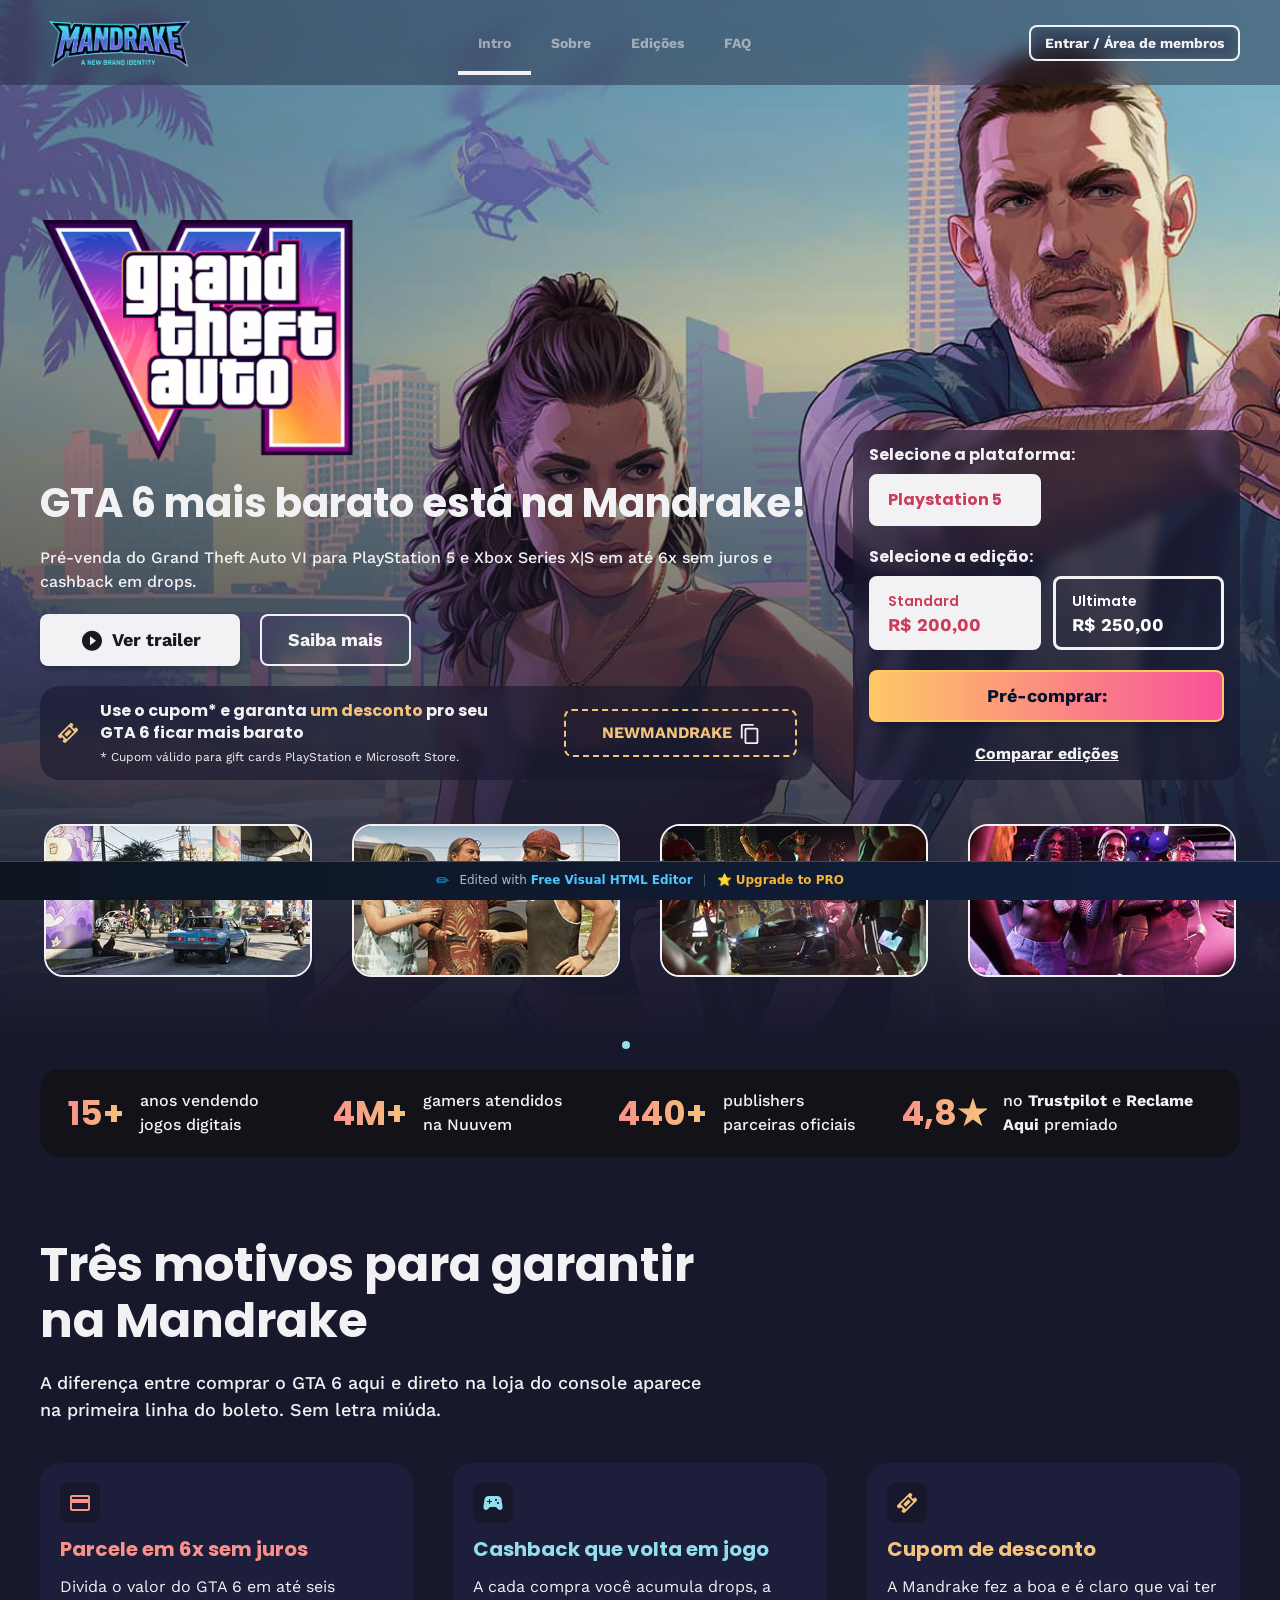
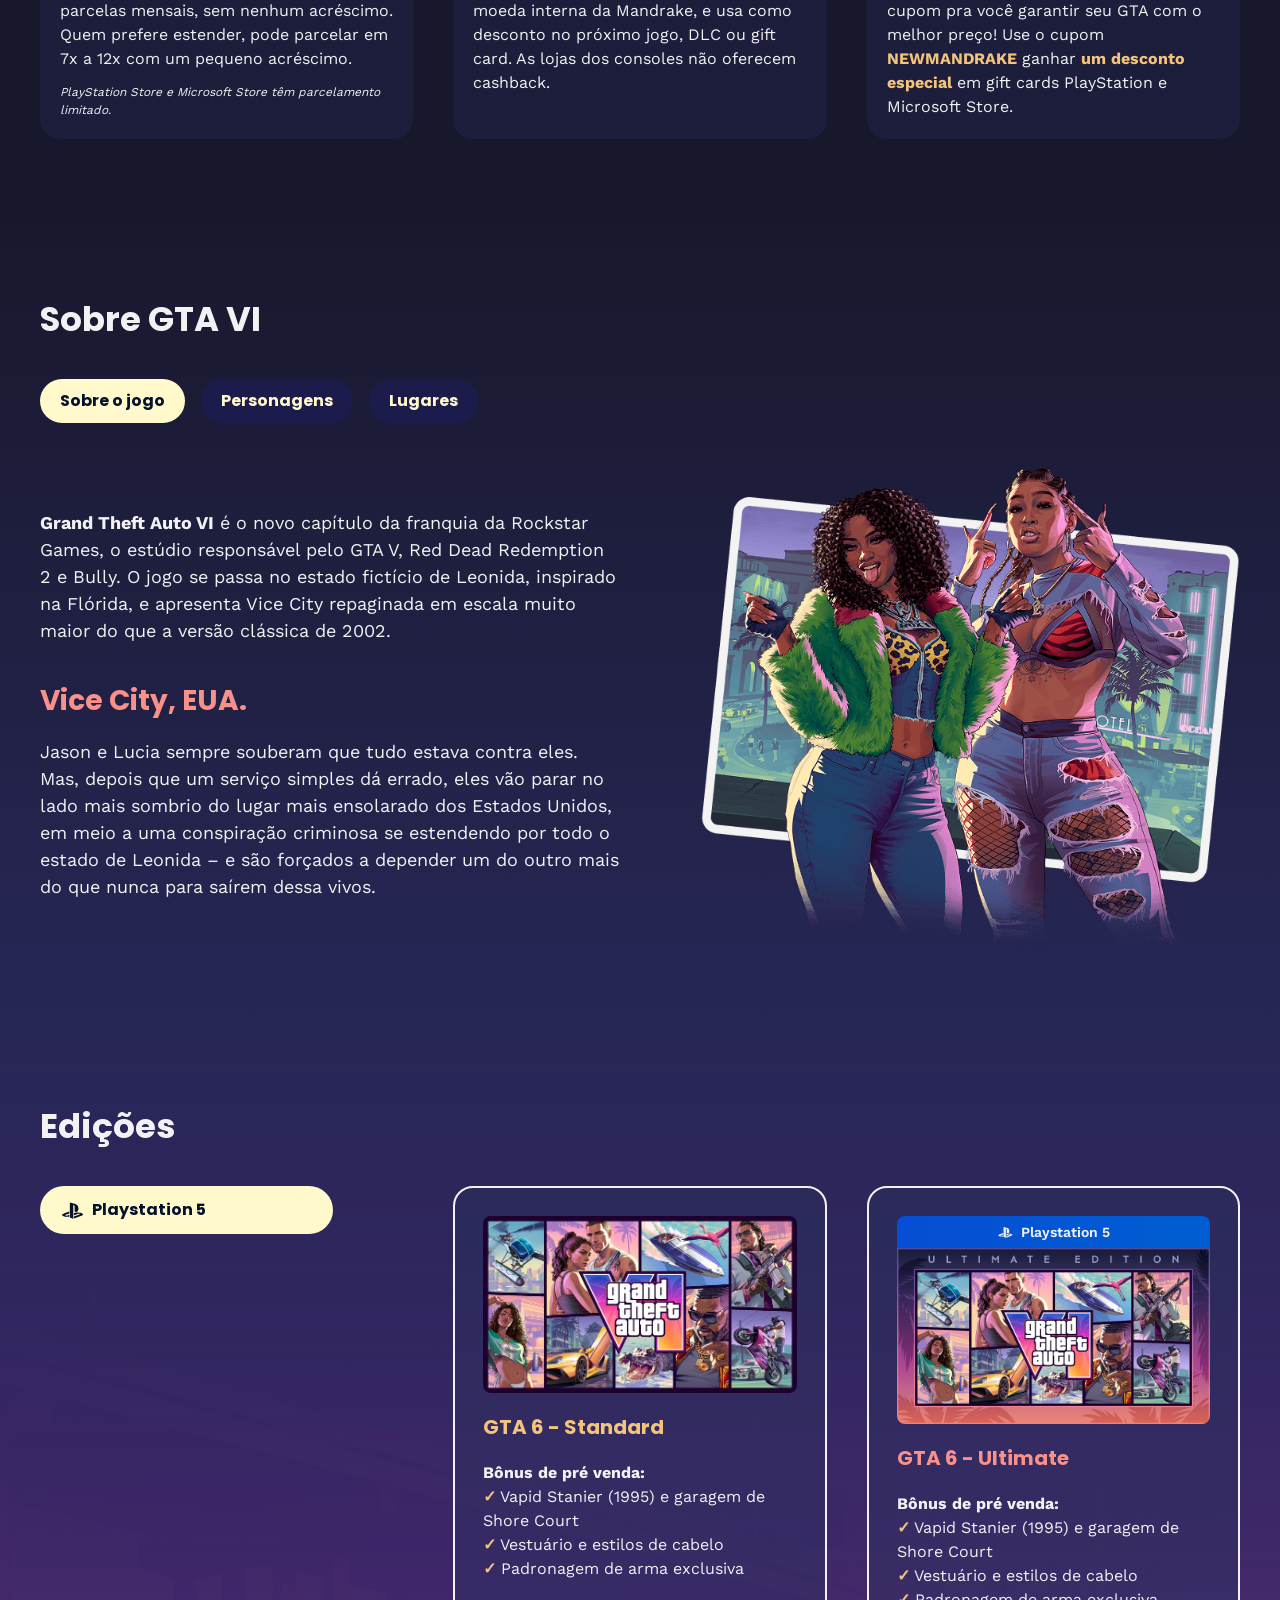
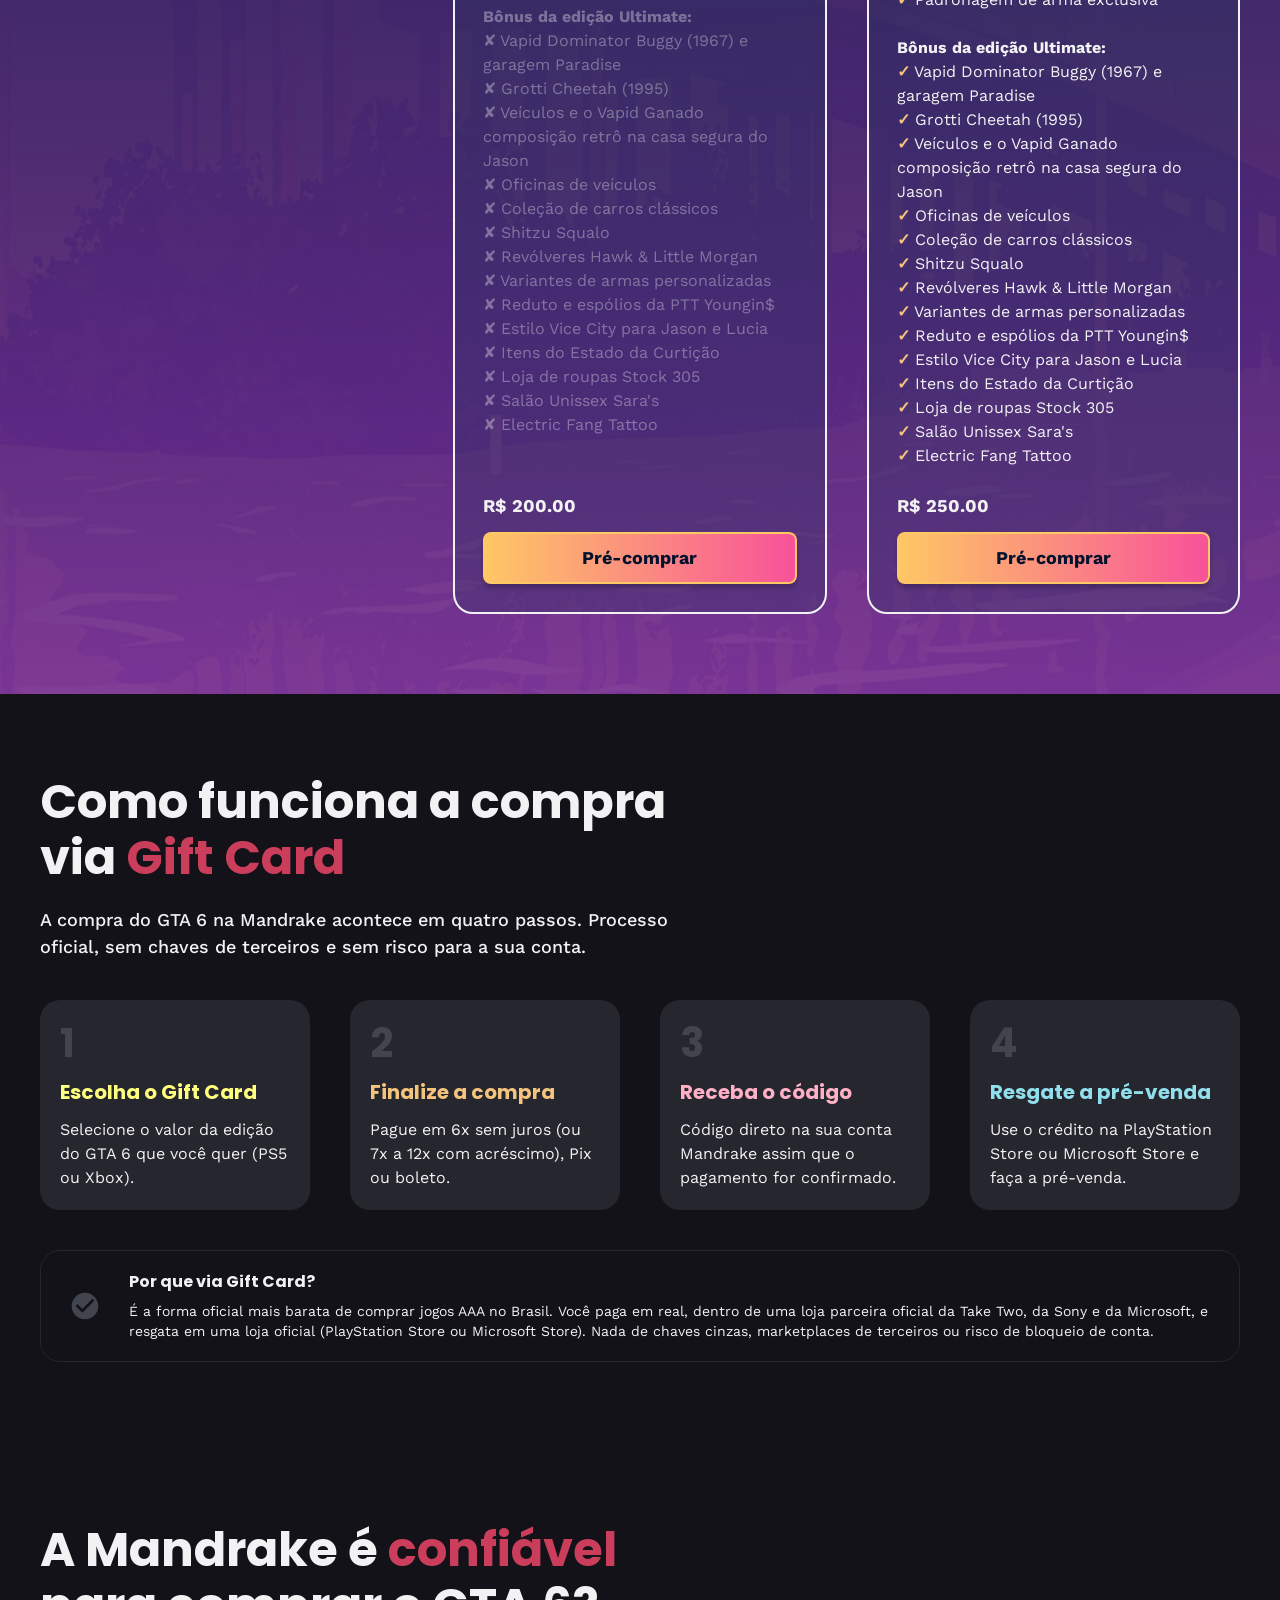
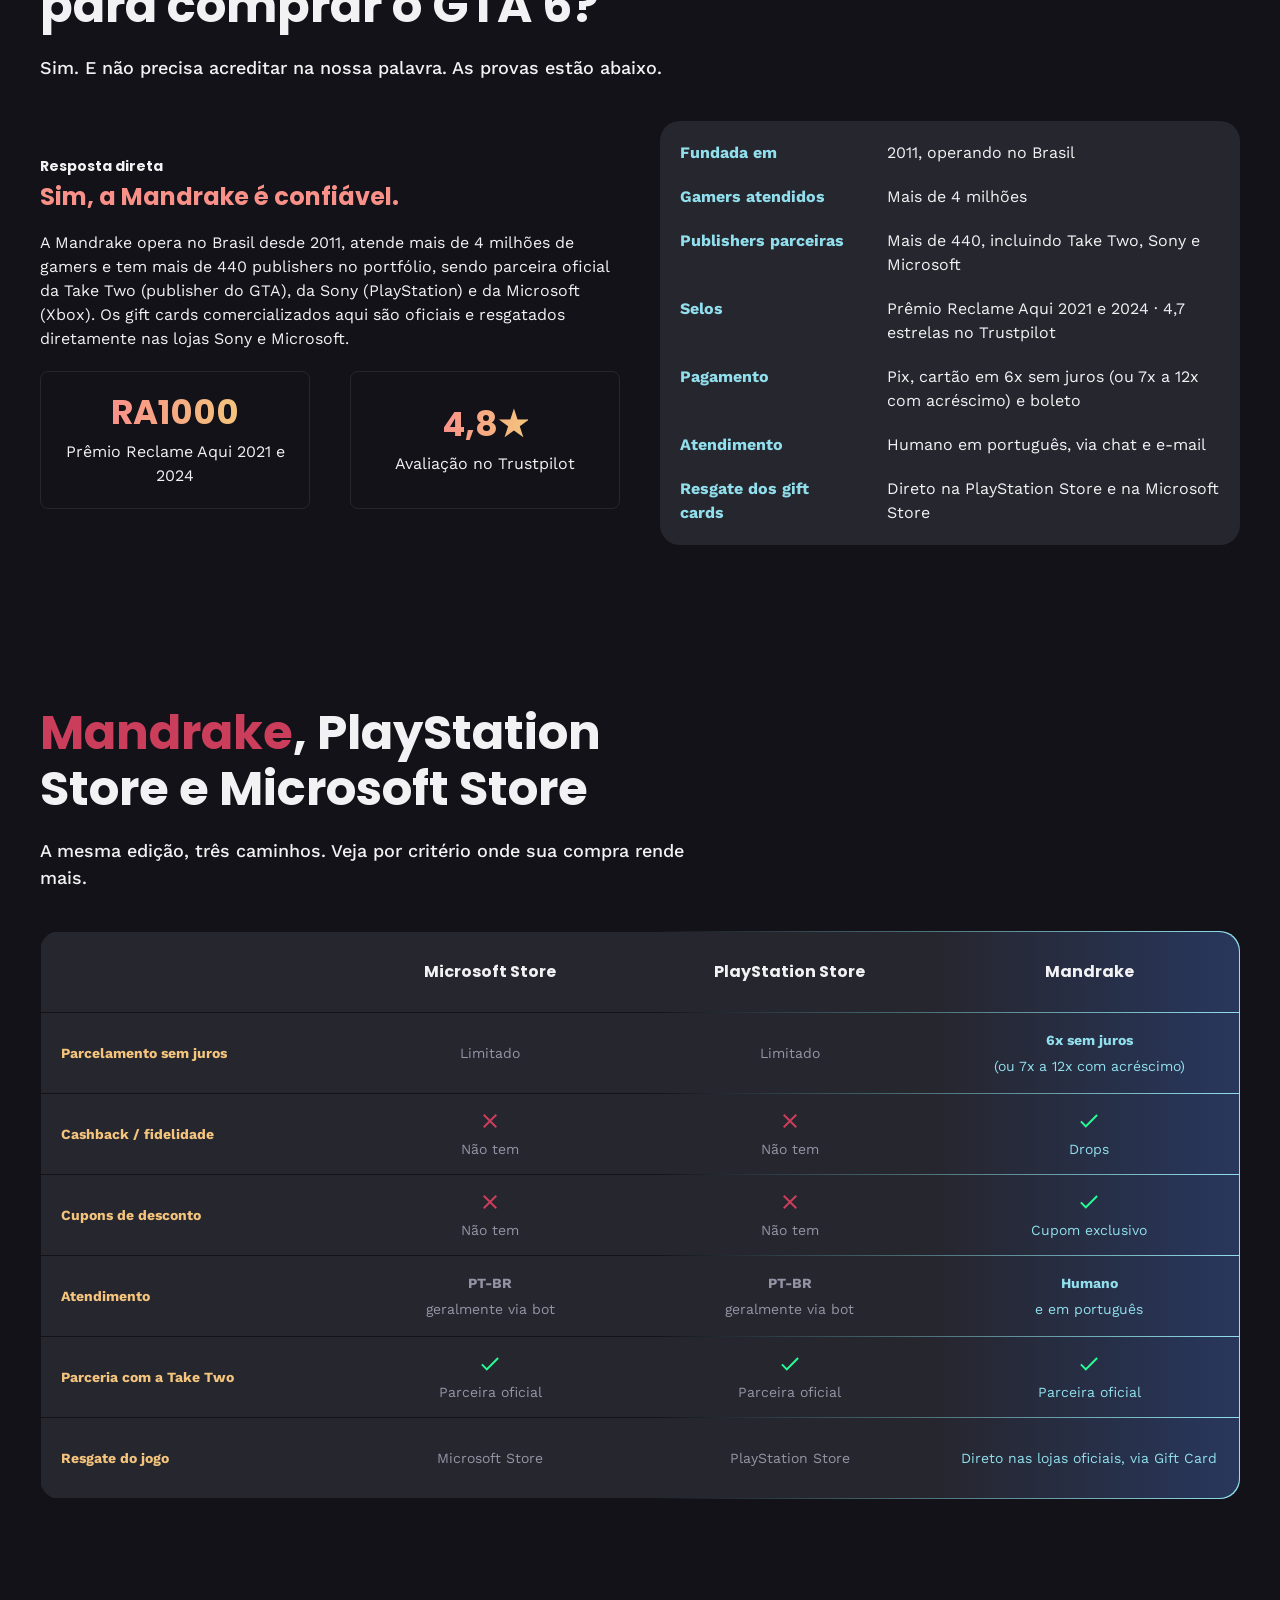
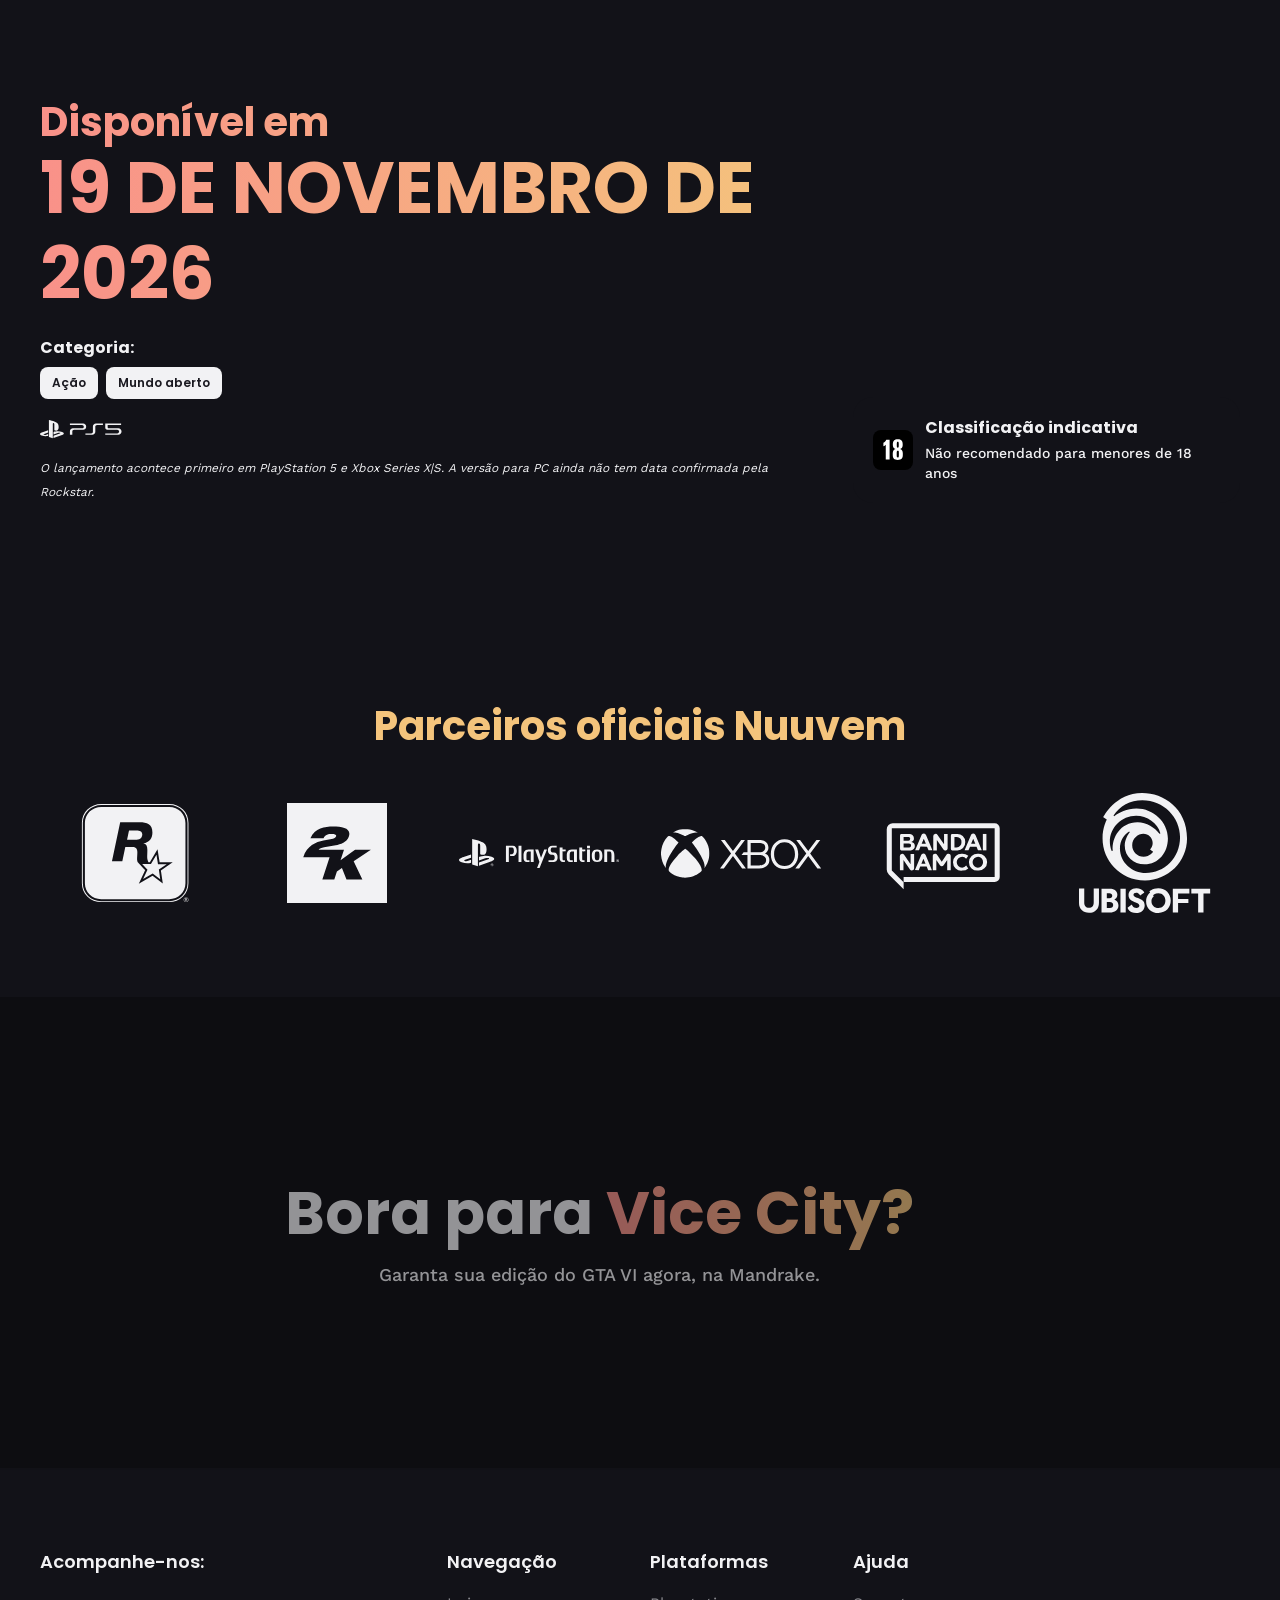
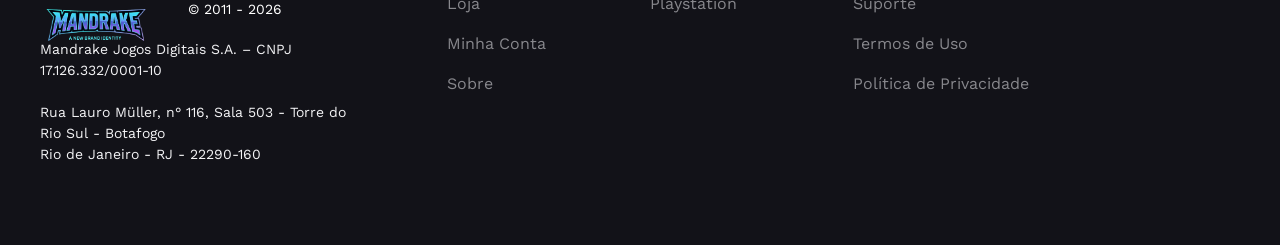
==== index.html @ 933d0d0c "Meu projeto Mandrake" ====
<!doctype html>
<html data-wf-page="6842d4bbadc248e266e95246" data-wf-site="6842d4bbadc248e266e95244" class="w-mod-js w-mod-ix wf-poppins-n6-active wf-worksans-n3-active wf-worksans-n6-active wf-worksans-n5-active wf-worksans-n7-active wf-worksans-n4-active wf-poppins-n7-active wf-poppins-n3-active wf-poppins-n4-active wf-poppins-n5-active wf-active"><head><style>.wf-force-outline-none[tabindex="-1"]:focus{outline:none;}</style>
  <meta charset="utf-8">
  <title>GTA 6 Mais Barato está na Nuuvem | Parcele em 6x Sem Juros</title>
  <meta content="Compre GTA 6 pelo menor preço na Nuuvem. Parcele em até 6x sem juros, ganhe cashback e compre com segurança. Avaliado no Reclame Aqui e Trustpilot." name="description">
  <meta content="GTA 6 Mais Barato está na Nuuvem | Parcele em 6x Sem Juros" property="og:title">
  <meta content="Compre GTA 6 pelo menor preço na Nuuvem. Parcele em até 6x sem juros, ganhe cashback e compre com segurança. Avaliado no Reclame Aqui e Trustpilot." property="og:description">
  <meta content="https://cdn.prod.website-files.com/6842d4bbadc248e266e95244/6a0f12ded437bc0b7c512e8e_gta-6_ha3f.jpg" property="og:image">
  <meta content="GTA 6 Mais Barato está na Nuuvem | Parcele em 6x Sem Juros" name="twitter:title">
  <meta content="Compre GTA 6 pelo menor preço na Nuuvem. Parcele em até 6x sem juros, ganhe cashback e compre com segurança. Avaliado no Reclame Aqui e Trustpilot." name="twitter:description">
  <meta property="og:type" content="website">
  <meta content="summary_large_image" name="twitter:card">
  <meta content="width=device-width, initial-scale=1" name="viewport">
  <meta content="Webflow" name="generator">
  <link href="assets/nuuvem_com/normalize-0d336a97efd52a4ef44ef3270e71eac24ba405d4450016f9d3e943256e9e58c8.css" rel="stylesheet" type="text/css">
  <link href="assets/nuuvem_com/webflow-47be088b8f138af99ae02ec601f4838686762250bd3c000b07f9d779562537dd.css" rel="stylesheet" type="text/css">
  <link href="assets/nuuvem_com/gtavi-preorder-webflow-ea53dd9c2358e1154ad547dfb61b110187ad04ac876a0cabf1b6c9c75c1e2cf2.css" rel="stylesheet" type="text/css">
  <link href="https://fonts.googleapis.com" rel="preconnect">
  <link href="https://fonts.gstatic.com" rel="preconnect" crossorigin="anonymous">
  
  <link rel="stylesheet" href="assets/nuuvem_com/css-d915caa90c8fb0f09b9b447735e634631f5ce8361f7051009c1d36085c023bdb.css" media="all">
  
  <link href="images/favicon.png" rel="shortcut icon" type="image/x-icon">
  <link href="images/webclip.png" rel="apple-touch-icon">
  
  <!--  Plausible script  -->
  
  
  
  <style>
.section {
	overflow-x: clip;
}
</style>
  <!--  Clarity JS script  -->
  
<style>@font-face {
  font-family: 'webflow-icons';
  src: url("[data-uri]") format('truetype');
  font-weight: normal;
  font-style: normal;
}
@font-face {
  font-family: 'Poppins';
  font-style: normal;
  font-weight: 300;
  src: url("assets/nuuvem_com/pxiByp8kv8JHgFVrLDz8Z11lFc-K-28e0850de1cae95b7e8694b4466db9a1cdfc8c1635f0bcb42bc05ce5de10678d.woff2") format('woff2');
  unicode-range: U+0900-097F, U+1CD0-1CF4, U+1CF7-1CF9, U+200C-200D, U+20A8, U+20B9, U+20F0, U+25CC, U+A830-A839, U+A8E0-A8FF, U+11B00-11B0A;
}
@font-face {
  font-family: 'Poppins';
  font-style: normal;
  font-weight: 300;
  src: url("assets/nuuvem_com/pxiByp8kv8JHgFVrLDz8Z1JlFc-K-33ff412e573782b800c68bb81a6be6f987ad40c36b681aeeaf188e723a9fc46c.woff2") format('woff2');
  unicode-range: U+0100-02BA, U+02BD-02C5, U+02C7-02CC, U+02CE-02D7, U+02DD-02FF, U+0304, U+0308, U+0329, U+1D00-1DBF, U+1E00-1E9F, U+1EF2-1EFF, U+2020, U+20A0-20AB, U+20AD-20C4, U+2113, U+2C60-2C7F, U+A720-A7FF;
}
@font-face {
  font-family: 'Poppins';
  font-style: normal;
  font-weight: 300;
  src: url("assets/nuuvem_com/pxiByp8kv8JHgFVrLDz8Z1xlFQ-78bc3aa78faec288bbb3bf26c9a0fa4eb67b1e69da94a17233c5cab60525efdb.woff2") format('woff2');
  unicode-range: U+0000-00FF, U+0131, U+0152-0153, U+02BB-02BC, U+02C6, U+02DA, U+02DC, U+0304, U+0308, U+0329, U+2000-206F, U+20AC, U+2122, U+2191, U+2193, U+2212, U+2215, U+FEFF, U+FFFD;
}
@font-face {
  font-family: 'Poppins';
  font-style: normal;
  font-weight: 400;
  src: url("assets/nuuvem_com/pxiEyp8kv8JHgFVrJJbecmNE-6b986471df6084ba6f89749100b2731200a722d3de0e00f48e1967f21eb2adc0.woff2") format('woff2');
  unicode-range: U+0900-097F, U+1CD0-1CF4, U+1CF7-1CF9, U+200C-200D, U+20A8, U+20B9, U+20F0, U+25CC, U+A830-A839, U+A8E0-A8FF, U+11B00-11B0A;
}
@font-face {
  font-family: 'Poppins';
  font-style: normal;
  font-weight: 400;
  src: url("assets/nuuvem_com/pxiEyp8kv8JHgFVrJJnecmNE-0b1fcab42c18b69bcfe9ce4799fcbff5af1621c53ffcfdc4723c6f5ec4ee3ffb.woff2") format('woff2');
  unicode-range: U+0100-02BA, U+02BD-02C5, U+02C7-02CC, U+02CE-02D7, U+02DD-02FF, U+0304, U+0308, U+0329, U+1D00-1DBF, U+1E00-1E9F, U+1EF2-1EFF, U+2020, U+20A0-20AB, U+20AD-20C4, U+2113, U+2C60-2C7F, U+A720-A7FF;
}
@font-face {
  font-family: 'Poppins';
  font-style: normal;
  font-weight: 400;
  src: url("assets/nuuvem_com/pxiEyp8kv8JHgFVrJJfecg-7d93459d86585bfcdbb7e0376056226adb25821ee54b96236fe2123e9560929f.woff2") format('woff2');
  unicode-range: U+0000-00FF, U+0131, U+0152-0153, U+02BB-02BC, U+02C6, U+02DA, U+02DC, U+0304, U+0308, U+0329, U+2000-206F, U+20AC, U+2122, U+2191, U+2193, U+2212, U+2215, U+FEFF, U+FFFD;
}
@font-face {
  font-family: 'Poppins';
  font-style: normal;
  font-weight: 500;
  src: url("assets/nuuvem_com/pxiByp8kv8JHgFVrLGT9Z11lFc-K-f018c9ad67dc6c2ca9743ba407d879a251e778bfb3f1cced9dd59a9214ea0350.woff2") format('woff2');
  unicode-range: U+0900-097F, U+1CD0-1CF4, U+1CF7-1CF9, U+200C-200D, U+20A8, U+20B9, U+20F0, U+25CC, U+A830-A839, U+A8E0-A8FF, U+11B00-11B0A;
}
@font-face {
  font-family: 'Poppins';
  font-style: normal;
  font-weight: 500;
  src: url("assets/nuuvem_com/pxiByp8kv8JHgFVrLGT9Z1JlFc-K-af5fda16a19169e029a132374616728e1bf326d90bef5a552395c5053e21cd0f.woff2") format('woff2');
  unicode-range: U+0100-02BA, U+02BD-02C5, U+02C7-02CC, U+02CE-02D7, U+02DD-02FF, U+0304, U+0308, U+0329, U+1D00-1DBF, U+1E00-1E9F, U+1EF2-1EFF, U+2020, U+20A0-20AB, U+20AD-20C4, U+2113, U+2C60-2C7F, U+A720-A7FF;
}
@font-face {
  font-family: 'Poppins';
  font-style: normal;
  font-weight: 500;
  src: url("assets/nuuvem_com/pxiByp8kv8JHgFVrLGT9Z1xlFQ-cd36de204aca2d5fa263a731f7c20009b5e3d754ba1f1e03c33e93a48f3e7446.woff2") format('woff2');
  unicode-range: U+0000-00FF, U+0131, U+0152-0153, U+02BB-02BC, U+02C6, U+02DA, U+02DC, U+0304, U+0308, U+0329, U+2000-206F, U+20AC, U+2122, U+2191, U+2193, U+2212, U+2215, U+FEFF, U+FFFD;
}
@font-face {
  font-family: 'Poppins';
  font-style: normal;
  font-weight: 600;
  src: url("assets/nuuvem_com/pxiByp8kv8JHgFVrLEj6Z11lFc-K-58dba357cb1e89bf36e83f19227293f35d5d7de91215d0fcf394e705634837b5.woff2") format('woff2');
  unicode-range: U+0900-097F, U+1CD0-1CF4, U+1CF7-1CF9, U+200C-200D, U+20A8, U+20B9, U+20F0, U+25CC, U+A830-A839, U+A8E0-A8FF, U+11B00-11B0A;
}
@font-face {
  font-family: 'Poppins';
  font-style: normal;
  font-weight: 600;
  src: url("assets/nuuvem_com/pxiByp8kv8JHgFVrLEj6Z1JlFc-K-bb1f2d582e7fba586ab70c91ef062d3becaf78b887654953863521b73665d171.woff2") format('woff2');
  unicode-range: U+0100-02BA, U+02BD-02C5, U+02C7-02CC, U+02CE-02D7, U+02DD-02FF, U+0304, U+0308, U+0329, U+1D00-1DBF, U+1E00-1E9F, U+1EF2-1EFF, U+2020, U+20A0-20AB, U+20AD-20C4, U+2113, U+2C60-2C7F, U+A720-A7FF;
}
@font-face {
  font-family: 'Poppins';
  font-style: normal;
  font-weight: 600;
  src: url("assets/nuuvem_com/pxiByp8kv8JHgFVrLEj6Z1xlFQ-f4e80d9dfd374d02989b87a27b5ed4cb78fbb177c27f1478e9a8b0afb7513149.woff2") format('woff2');
  unicode-range: U+0000-00FF, U+0131, U+0152-0153, U+02BB-02BC, U+02C6, U+02DA, U+02DC, U+0304, U+0308, U+0329, U+2000-206F, U+20AC, U+2122, U+2191, U+2193, U+2212, U+2215, U+FEFF, U+FFFD;
}
@font-face {
  font-family: 'Poppins';
  font-style: normal;
  font-weight: 700;
  src: url("assets/nuuvem_com/pxiByp8kv8JHgFVrLCz7Z11lFc-K-de10eb6f1f452594080f69e1e4925fc68f2d594b4837c70b6c8e6ac0e8384916.woff2") format('woff2');
  unicode-range: U+0900-097F, U+1CD0-1CF4, U+1CF7-1CF9, U+200C-200D, U+20A8, U+20B9, U+20F0, U+25CC, U+A830-A839, U+A8E0-A8FF, U+11B00-11B0A;
}
@font-face {
  font-family: 'Poppins';
  font-style: normal;
  font-weight: 700;
  src: url("assets/nuuvem_com/pxiByp8kv8JHgFVrLCz7Z1JlFc-K-ccfd87f69ef00d811da3d06488cec4e79ec99d289cfbcbe4be42031cecae775a.woff2") format('woff2');
  unicode-range: U+0100-02BA, U+02BD-02C5, U+02C7-02CC, U+02CE-02D7, U+02DD-02FF, U+0304, U+0308, U+0329, U+1D00-1DBF, U+1E00-1E9F, U+1EF2-1EFF, U+2020, U+20A0-20AB, U+20AD-20C4, U+2113, U+2C60-2C7F, U+A720-A7FF;
}
@font-face {
  font-family: 'Poppins';
  font-style: normal;
  font-weight: 700;
  src: url("assets/nuuvem_com/pxiByp8kv8JHgFVrLCz7Z1xlFQ-9338e65fc077355c7a87ae0d64cc101e23b9bf8ad78ae65f0f319c857311b526.woff2") format('woff2');
  unicode-range: U+0000-00FF, U+0131, U+0152-0153, U+02BB-02BC, U+02C6, U+02DA, U+02DC, U+0304, U+0308, U+0329, U+2000-206F, U+20AC, U+2122, U+2191, U+2193, U+2212, U+2215, U+FEFF, U+FFFD;
}
@font-face {
  font-family: 'Work Sans';
  font-style: normal;
  font-weight: 300;
  src: url("assets/nuuvem_com/QGYsz_wNahGAdqQ43Rh_c6Dpp_k-b36b1cc3005352fac514c5703c55bc87b431663db8fbe94e5159d366ac1216b5.woff2") format('woff2');
  unicode-range: U+0102-0103, U+0110-0111, U+0128-0129, U+0168-0169, U+01A0-01A1, U+01AF-01B0, U+0300-0301, U+0303-0304, U+0308-0309, U+0323, U+0329, U+1EA0-1EF9, U+20AB;
}
@font-face {
  font-family: 'Work Sans';
  font-style: normal;
  font-weight: 300;
  src: url("assets/nuuvem_com/QGYsz_wNahGAdqQ43Rh_cqDpp_k-2aa17fc7b072e46652e84bbe3dbba9ec57cdea320d89e8c951ed7cf3218c300b.woff2") format('woff2');
  unicode-range: U+0100-02BA, U+02BD-02C5, U+02C7-02CC, U+02CE-02D7, U+02DD-02FF, U+0304, U+0308, U+0329, U+1D00-1DBF, U+1E00-1E9F, U+1EF2-1EFF, U+2020, U+20A0-20AB, U+20AD-20C4, U+2113, U+2C60-2C7F, U+A720-A7FF;
}
@font-face {
  font-family: 'Work Sans';
  font-style: normal;
  font-weight: 300;
  src: url("assets/nuuvem_com/QGYsz_wNahGAdqQ43Rh_fKDp-1dd49afc07fb2231b2ff686cbf007725fb2742271bb1f28ebd98f22a0d817343.woff2") format('woff2');
  unicode-range: U+0000-00FF, U+0131, U+0152-0153, U+02BB-02BC, U+02C6, U+02DA, U+02DC, U+0304, U+0308, U+0329, U+2000-206F, U+20AC, U+2122, U+2191, U+2193, U+2212, U+2215, U+FEFF, U+FFFD;
}
@font-face {
  font-family: 'Work Sans';
  font-style: normal;
  font-weight: 400;
  src: url("assets/nuuvem_com/QGYsz_wNahGAdqQ43Rh_c6Dpp_k-b36b1cc3005352fac514c5703c55bc87b431663db8fbe94e5159d366ac1216b5.woff2") format('woff2');
  unicode-range: U+0102-0103, U+0110-0111, U+0128-0129, U+0168-0169, U+01A0-01A1, U+01AF-01B0, U+0300-0301, U+0303-0304, U+0308-0309, U+0323, U+0329, U+1EA0-1EF9, U+20AB;
}
@font-face {
  font-family: 'Work Sans';
  font-style: normal;
  font-weight: 400;
  src: url("assets/nuuvem_com/QGYsz_wNahGAdqQ43Rh_cqDpp_k-2aa17fc7b072e46652e84bbe3dbba9ec57cdea320d89e8c951ed7cf3218c300b.woff2") format('woff2');
  unicode-range: U+0100-02BA, U+02BD-02C5, U+02C7-02CC, U+02CE-02D7, U+02DD-02FF, U+0304, U+0308, U+0329, U+1D00-1DBF, U+1E00-1E9F, U+1EF2-1EFF, U+2020, U+20A0-20AB, U+20AD-20C4, U+2113, U+2C60-2C7F, U+A720-A7FF;
}
@font-face {
  font-family: 'Work Sans';
  font-style: normal;
  font-weight: 400;
  src: url("assets/nuuvem_com/QGYsz_wNahGAdqQ43Rh_fKDp-1dd49afc07fb2231b2ff686cbf007725fb2742271bb1f28ebd98f22a0d817343.woff2") format('woff2');
  unicode-range: U+0000-00FF, U+0131, U+0152-0153, U+02BB-02BC, U+02C6, U+02DA, U+02DC, U+0304, U+0308, U+0329, U+2000-206F, U+20AC, U+2122, U+2191, U+2193, U+2212, U+2215, U+FEFF, U+FFFD;
}
@font-face {
  font-family: 'Work Sans';
  font-style: normal;
  font-weight: 500;
  src: url("assets/nuuvem_com/QGYsz_wNahGAdqQ43Rh_c6Dpp_k-b36b1cc3005352fac514c5703c55bc87b431663db8fbe94e5159d366ac1216b5.woff2") format('woff2');
  unicode-range: U+0102-0103, U+0110-0111, U+0128-0129, U+0168-0169, U+01A0-01A1, U+01AF-01B0, U+0300-0301, U+0303-0304, U+0308-0309, U+0323, U+0329, U+1EA0-1EF9, U+20AB;
}
@font-face {
  font-family: 'Work Sans';
  font-style: normal;
  font-weight: 500;
  src: url("assets/nuuvem_com/QGYsz_wNahGAdqQ43Rh_cqDpp_k-2aa17fc7b072e46652e84bbe3dbba9ec57cdea320d89e8c951ed7cf3218c300b.woff2") format('woff2');
  unicode-range: U+0100-02BA, U+02BD-02C5, U+02C7-02CC, U+02CE-02D7, U+02DD-02FF, U+0304, U+0308, U+0329, U+1D00-1DBF, U+1E00-1E9F, U+1EF2-1EFF, U+2020, U+20A0-20AB, U+20AD-20C4, U+2113, U+2C60-2C7F, U+A720-A7FF;
}
@font-face {
  font-family: 'Work Sans';
  font-style: normal;
  font-weight: 500;
  src: url("assets/nuuvem_com/QGYsz_wNahGAdqQ43Rh_fKDp-1dd49afc07fb2231b2ff686cbf007725fb2742271bb1f28ebd98f22a0d817343.woff2") format('woff2');
  unicode-range: U+0000-00FF, U+0131, U+0152-0153, U+02BB-02BC, U+02C6, U+02DA, U+02DC, U+0304, U+0308, U+0329, U+2000-206F, U+20AC, U+2122, U+2191, U+2193, U+2212, U+2215, U+FEFF, U+FFFD;
}
@font-face {
  font-family: 'Work Sans';
  font-style: normal;
  font-weight: 600;
  src: url("assets/nuuvem_com/QGYsz_wNahGAdqQ43Rh_c6Dpp_k-b36b1cc3005352fac514c5703c55bc87b431663db8fbe94e5159d366ac1216b5.woff2") format('woff2');
  unicode-range: U+0102-0103, U+0110-0111, U+0128-0129, U+0168-0169, U+01A0-01A1, U+01AF-01B0, U+0300-0301, U+0303-0304, U+0308-0309, U+0323, U+0329, U+1EA0-1EF9, U+20AB;
}
@font-face {
  font-family: 'Work Sans';
  font-style: normal;
  font-weight: 600;
  src: url("assets/nuuvem_com/QGYsz_wNahGAdqQ43Rh_cqDpp_k-2aa17fc7b072e46652e84bbe3dbba9ec57cdea320d89e8c951ed7cf3218c300b.woff2") format('woff2');
  unicode-range: U+0100-02BA, U+02BD-02C5, U+02C7-02CC, U+02CE-02D7, U+02DD-02FF, U+0304, U+0308, U+0329, U+1D00-1DBF, U+1E00-1E9F, U+1EF2-1EFF, U+2020, U+20A0-20AB, U+20AD-20C4, U+2113, U+2C60-2C7F, U+A720-A7FF;
}
@font-face {
  font-family: 'Work Sans';
  font-style: normal;
  font-weight: 600;
  src: url("assets/nuuvem_com/QGYsz_wNahGAdqQ43Rh_fKDp-1dd49afc07fb2231b2ff686cbf007725fb2742271bb1f28ebd98f22a0d817343.woff2") format('woff2');
  unicode-range: U+0000-00FF, U+0131, U+0152-0153, U+02BB-02BC, U+02C6, U+02DA, U+02DC, U+0304, U+0308, U+0329, U+2000-206F, U+20AC, U+2122, U+2191, U+2193, U+2212, U+2215, U+FEFF, U+FFFD;
}
@font-face {
  font-family: 'Work Sans';
  font-style: normal;
  font-weight: 700;
  src: url("assets/nuuvem_com/QGYsz_wNahGAdqQ43Rh_c6Dpp_k-b36b1cc3005352fac514c5703c55bc87b431663db8fbe94e5159d366ac1216b5.woff2") format('woff2');
  unicode-range: U+0102-0103, U+0110-0111, U+0128-0129, U+0168-0169, U+01A0-01A1, U+01AF-01B0, U+0300-0301, U+0303-0304, U+0308-0309, U+0323, U+0329, U+1EA0-1EF9, U+20AB;
}
@font-face {
  font-family: 'Work Sans';
  font-style: normal;
  font-weight: 700;
  src: url("assets/nuuvem_com/QGYsz_wNahGAdqQ43Rh_cqDpp_k-2aa17fc7b072e46652e84bbe3dbba9ec57cdea320d89e8c951ed7cf3218c300b.woff2") format('woff2');
  unicode-range: U+0100-02BA, U+02BD-02C5, U+02C7-02CC, U+02CE-02D7, U+02DD-02FF, U+0304, U+0308, U+0329, U+1D00-1DBF, U+1E00-1E9F, U+1EF2-1EFF, U+2020, U+20A0-20AB, U+20AD-20C4, U+2113, U+2C60-2C7F, U+A720-A7FF;
}
@font-face {
  font-family: 'Work Sans';
  font-style: normal;
  font-weight: 700;
  src: url("assets/nuuvem_com/QGYsz_wNahGAdqQ43Rh_fKDp-1dd49afc07fb2231b2ff686cbf007725fb2742271bb1f28ebd98f22a0d817343.woff2") format('woff2');
  unicode-range: U+0000-00FF, U+0131, U+0152-0153, U+02BB-02BC, U+02C6, U+02DA, U+02DC, U+0304, U+0308, U+0329, U+2000-206F, U+20AC, U+2122, U+2191, U+2193, U+2212, U+2215, U+FEFF, U+FFFD;
}</style>
<meta name="generator" content="Free Visual HTML Editor">
</head>
<body class="" style="background-color: rgb(18, 18, 24);">
  <div class="w-embed" style="color: rgb(242, 242, 244);">
    <style>
.section {
	overflow-x: clip;
}
.w-slider-dot {
	background-color: #5d729c;
  border-radius: 16px !important;
}
.w-slider-dot.w-active {
	background-color: #2069ff;
  width: 32px;
}
.line-clamp {
display: -webkit-box;
-webkit-box-orient: vertical;
-webkit-line-clamp: 2;
overflow: hidden;
}
</style>
  </div>
  <aside class="navbar" style="color: rgb(242, 242, 244); background-color: rgba(24, 24, 45, 0.4); z-index: 999; backdrop-filter: blur(10px);">
    <a href="#" class="w-inline-block" data-pseudo-states="░outline-width:0px│▓outline-width:0px">
      <div class="brand w-embed">
        <img src="Gemini_Generated_Image_ht198hht198hht19-removebg-preview.png" alt="Mandrake" style="height: 85px; width: auto; display: block;" class="">
      </div>
    </a>
    <div class="navigation">
      <div data-hover="false" data-delay="0" class="menu w-dropdown" style="z-index: 900">
        <div class="dropdown w-dropdown-toggle" id="w-dropdown-toggle-0" aria-controls="w-dropdown-list-0" aria-haspopup="menu" aria-expanded="false" role="button" tabindex="0" data-pseudo-states="▒outline-width:0px" style="color: rgb(34, 34, 34)">
          <div class="menu-icon w-embed"><svg viewBox="0 0 24 24" xmlns="http://www.w3.org/2000/svg" style="overflow: hidden">
              <style type="text/css">.menu-icon{fill:currentColor;}</style>
              <g clip-path="url(#clip0_6_13413)">
                <path d="M3 18H21V16H3V18ZM3 13H21V11H3V13ZM3 6V8H21V6H3Z"></path>
              </g>
              <defs>
                <clipPath id="clip0_6_13413">
                  <rect width="24" height="24"></rect>
                </clipPath>
              </defs>
            </svg></div>
        </div>
        <nav class="navlinks w-dropdown-list" id="w-dropdown-list-0" aria-labelledby="w-dropdown-toggle-0">
          <a href="#intro" class="navlink w-inline-block w--current" tabindex="0" data-pseudo-states="░outline-width:0px;color:var(--gray-50)│▓outline-width:0px" style="color: rgba(252, 252, 252, 0.5); transition: all 0.2s ease-in-out 0s; transition-duration: 0.2s; transition-timing-function: ease-in-out">
            <div>Intro</div>
          </a>
          <a href="#about" class="navlink w-inline-block" tabindex="0" data-pseudo-states="░outline-width:0px;color:var(--gray-50)│▓outline-width:0px" style="color: rgba(252, 252, 252, 0.5); transition: all 0.3s ease 0s; transition-duration: 0.3s">
            <div>Sobre</div>
          </a>
          <a href="#editions" class="navlink w-inline-block" tabindex="0" data-pseudo-states="░outline-width:0px;color:var(--gray-50)│▓outline-width:0px" style="color: rgba(252, 252, 252, 0.5); transition: all 0.3s ease 0s; transition-duration: 0.3s">
            <div>Edições</div>
          </a>
          <a href="#faq" class="navlink w-inline-block" tabindex="0" data-pseudo-states="░outline-width:0px;color:var(--gray-50)│▓outline-width:0px" style="color: rgba(252, 252, 252, 0.5); transition: all 0.3s ease 0s; transition-duration: 0.3s">
            <div>FAQ</div>
          </a>
          <div data-hover="false" data-delay="0" class="dropdown-select w-dropdown" style="z-index: 900">
            <nav class="dropdown menu w-dropdown-list" id="w-dropdown-list-1" aria-labelledby="w-dropdown-toggle-1" style="background-color: rgb(221, 221, 221)">
              <a href="#" class="navlink-dropdown w-dropdown-link" data-pseudo-states="░outline-width:0px;color:rgb(26, 25, 32)│▓outline-width:0px│▒outline-width:0px" style="color: rgb(66, 68, 78); transition: all 0.3s ease 0s; transition-duration: 0.3s">Banners</a>
              <a href="#" class="navlink-dropdown w-dropdown-link" data-pseudo-states="░outline-width:0px;color:rgb(26, 25, 32)│▓outline-width:0px│▒outline-width:0px" style="color: rgb(66, 68, 78); transition: all 0.3s ease 0s; transition-duration: 0.3s">Categorias/Publishers</a>
              <a href="#" class="navlink-dropdown w-dropdown-link" data-pseudo-states="░outline-width:0px;color:rgb(26, 25, 32)│▓outline-width:0px│▒outline-width:0px" style="color: rgb(66, 68, 78); transition: all 0.3s ease 0s; transition-duration: 0.3s">Elementos diversos</a>
              <a href="#" class="navlink-dropdown w-dropdown-link" data-pseudo-states="░outline-width:0px;color:rgb(26, 25, 32)│▓outline-width:0px│▒outline-width:0px" style="color: rgb(66, 68, 78); transition: all 0.3s ease 0s; transition-duration: 0.3s">FAQ</a>
            </nav>
          </div>
          <div class="btn-droparea">
            <a href="login.html" class="btn secondary normal w-inline-block" ...="">
              <div>Entrar / Área de membros</div>
            </a>
          </div>
        </nav>
      </div>
    </div>
    <div class="btn-navarea">
      <a id="botaoConta" href="login.html" class="btn outline small w-inline-block" ...="">
        <div id="textoConta">Entrar / Área de membros</div>
      </a>
    </div>
      
    
  </aside>
  <div id="intro" class="section hero" style="background-color: rgb(24, 24, 45); overflow: clip visible; background-image: linear-gradient(rgba(24, 24, 45, 0) 30%, rgb(24, 24, 45) 90%), linear-gradient(45deg, rgba(24, 24, 45, 0.6), rgba(24, 24, 45, 0)), url(&quot;assets/nuuvem_com/gta-vi-bg-695590af94475883d072885f3cbddb2b944ef931bda7c2b09f1a9d01684c6003.jpg&quot;); background-position: 0px 0px, 0px 0px, 50% 50%; background-size: auto, auto, cover; background-repeat: repeat, repeat, no-repeat; background-attachment: scroll, scroll, scroll; background-origin: padding-box, padding-box, padding-box; background-clip: border-box, border-box, border-box">
    <div class="container intro">
      <div class="_2-1-grid">
        <div id="w-node-eed68354-b7a8-e282-752d-e0cce10ca304-66e95246" class="content">
          <div id="w-node-_160e018e-b438-744b-46ad-c8948930bed7-66e95246" class="logo-wrap"><img src="assets/nuuvem_com/gta6-logo-6add91b5e6c5da76b13dd02e87553345a702a25763aeff6af03b0de78af74705.avif" loading="lazy" alt="" class="logo-img"></div>
          <div id="w-node-_160e018e-b438-744b-46ad-c8948930bed9-66e95246" class="header intro">
            <h1 class="intro-tittle">GTA 6 mais barato está na Mandrake!</h1>
            <div class="paragraph">Pré-venda do Grand Theft Auto VI para PlayStation 5 e Xbox Series X|S em até 6x sem juros e cashback em drops.</div>
          </div>
          <div id="w-node-_160e018e-b438-744b-46ad-c8948930bede-66e95246" class="btn-area _420px">
            <a href="#" class="w-inline-block w-lightbox" aria-label="open lightbox" aria-haspopup="dialog" data-pseudo-states="░outline-width:0px│▓outline-width:0px">
              <div class="btn light big" style="color: rgb(26, 25, 32); background-color: rgb(242, 242, 244); box-shadow: rgba(0, 0, 0, 0.2) 0px 4px 4px 0px; transition: all 0.3s ease 0s; transition-duration: 0.3s">
                <div class="icon _24px button w-embed"><svg viewBox="0 0 24 24" xmlns="http://www.w3.org/2000/svg" style="overflow: hidden">
                    <path d="M12 2.83875C6.48 2.83875 2 7.31875 2 12.8387C2 18.3587 6.48 22.8387 12 22.8387C17.52 22.8387 22 18.3587 22 12.8387C22 7.31875 17.52 2.83875 12 2.83875ZM10 17.3387V8.33875L16 12.8387L10 17.3387Z"></path>
                  </svg></div>
                <div>Ver trailer</div>
              </div>
              
            </a>
            <a id="w-node-_160e018e-b438-744b-46ad-c8948930bee3-66e95246" href="#about" class="btn outline big w-inline-block" data-pseudo-states="░outline-width:0px;background-color:var(--gray-50);color:var(--dark-blue-900);box-shadow:rgba(242, 242, 244, 0.4) 0px 0px 40px, rgba(252, 252, 252, 0.3) 0px 0px 0px 1px inset│▓outline-width:0px" style="box-shadow: rgb(242, 242, 244) 0px 0px 0px 2px inset; backdrop-filter: blur(8px); transition: all 0.3s ease 0s; transition-duration: 0.3s">
              <div>Saiba mais</div>
            </a>
          </div>
          <div class="buy-area" style="background-color: rgba(24, 24, 45, 0.6); backdrop-filter: blur(6px)">
            <div class="_2-1-grid">
              <div id="w-node-_7237ccec-130d-e840-1748-62dd2f31f398-66e95246" class="content coupon-content">
                <div class="icon _24px yellow w-embed" style="color: rgb(244, 196, 124)"><svg viewBox="0 0 50 50" xmlns="http://www.w3.org/2000/svg" style="overflow: hidden">
                    <style type="text/css">.icon{fill:currentColor;}</style>
                    <path d="M27.6024 17.188L32.8113 22.397L22.3949 32.8134L17.1859 27.6045L27.6024 17.188ZM44.9167 16.2724L41.9256 13.2812L40.6233 14.5835C39.9567 15.2502 39.0366 15.662 38.0188 15.662C35.9847 15.662 34.3358 14.0131 34.3358 11.979C34.3358 10.9612 34.7492 10.0412 35.4158 9.3745L36.7181 8.07225L33.7269 5.08109C32.5076 3.86181 30.512 3.86181 29.2928 5.08109L5.08048 29.2934C3.8612 30.5127 3.8612 32.5082 5.08048 33.7275L8.07164 36.7187L9.37241 35.4179C10.0391 34.7498 10.9606 34.3379 11.9784 34.3379C14.0125 34.3379 15.6614 35.9868 15.6614 38.0209C15.6614 39.0387 15.2495 39.9587 14.5814 40.6254L13.2806 41.9277L16.2718 44.9188C17.4911 46.1381 19.4867 46.1381 20.7059 44.9188L44.9182 20.7066C46.1375 19.4873 46.1375 17.4917 44.9182 16.2724H44.9167ZM22.3934 38.0209L11.9769 27.6045L27.6024 11.979L38.0188 22.3955L22.3934 38.0209Z"></path>
                  </svg></div>
                <div class="text-block-2">
                  <div class="subtittle small">Use o cupom* e garanta&nbsp;<span class="yellow" style="color: rgb(244, 196, 124)">um desconto</span> <strong>pro seu GTA 6 ficar mais barato</strong></div>
                  <p class="disclaimer">* Cupom válido para gift cards PlayStation e Microsoft Store.</p>
                </div>
              </div>
              <div id="w-node-_7237ccec-130d-e840-1748-62dd2f31f3a2-66e95246" class="action-wrap">
                <a r-copy-to-clipboard="MEUGTAMINHAVIDA" id="w-node-_7237ccec-130d-e840-1748-62dd2f31f3a3-66e95246" data-w-id="7237ccec-130d-e840-1748-62dd2f31f3a3" href="#" class="code-wrap-clip w-inline-block" data-pseudo-states="░outline-width:0px│▓outline-width:0px;grid-row-start:1;grid-column-start:2;grid-row-end:2;grid-column-end:3;align-self:center" style="border-color: rgb(244, 196, 124)">
                  <div class="coupon-txt" style="">
                    <div class="yellow" style="color: rgb(244, 196, 124)">NEWMANDRAKE</div>
                    <div class="copied">Copiado!</div>
                  </div>
                  <div class="coupon-img">
                    <div class="icon _20px w-embed"><svg viewBox="0 0 24 24" fill="currentColor" xmlns="http://www.w3.org/2000/svg" style="overflow: hidden">
                        <path d="M16.4737 0H3.21053C1.99474 0 1 0.981818 1 2.18182V17.4545H3.21053V2.18182H16.4737V0ZM19.7895 4.36364H7.63158C6.41579 4.36364 5.42105 5.34545 5.42105 6.54545V21.8182C5.42105 23.0182 6.41579 24 7.63158 24H19.7895C21.0053 24 22 23.0182 22 21.8182V6.54545C22 5.34545 21.0053 4.36364 19.7895 4.36364ZM19.7895 21.8182H7.63158V6.54545H19.7895V21.8182Z"></path>
                      </svg></div>
                    <div class="icon-copied w-embed"><svg width="100%" viewBox="0 0 24 24" fill="currentColor" xmlns="http://www.w3.org/2000/svg" style="overflow: hidden">
                        <path d="M8.9999 16.2L4.7999 12L3.3999 13.4L8.9999 19L20.9999 6.99998L19.5999 5.59998L8.9999 16.2Z"></path>
                      </svg></div>
                  </div>
                </a>
              </div>
            </div>
          </div>
        </div>
        <div id="w-node-_8124f639-a7c7-72ca-ab7d-2689ee4e1563-66e95246" class="buy-area" style="background-color: rgba(24, 24, 45, 0.6); backdrop-filter: blur(6px)">
          <div class="subtittle small">Selecione a plataforma:</div>
          <div data-current="playstation" data-easing="ease" data-duration-in="300" data-duration-out="100" class="tabs w-tabs">
            <div class="grid desk-2 tab-2 select w-tab-menu" role="tablist">
              <a data-w-tab="playstation" class="tab-link select w-inline-block w-tab-link w--current" id="w-tabs-0-data-w-tab-0" href="#w-tabs-0-data-w-pane-0" role="tab" aria-controls="w-tabs-0-data-w-pane-0" aria-selected="true" data-pseudo-states="░outline-width:0px;opacity:1;color:var(--gray-50)│▓outline-width:0px│▒outline-width:0px" style="color: rgb(202, 62, 92); background-color: rgb(242, 242, 244); border-color: rgb(242, 242, 244); transition: all 0.3s ease 0s; transition-duration: 0.3s">
                <div>Playstation 5</div>
              </a>
              <br>
            </div>
            <div class="tabs-content-3 w-tab-content">
              <div data-w-tab="playstation" class="w-tab-pane w--tab-active" id="w-tabs-0-data-w-pane-0" role="tabpanel" aria-labelledby="w-tabs-0-data-w-tab-0">
                <div class="content select">
                  <div>
                    <div class="subtittle small">Selecione a edição:</div>
                    <div class="spacer _8"></div>
                    <div class="grid desk-2 tab-2 select">
                      <a data-button-group-active-class="playstation-btn--active" data-button-group-url="https://checkout.infinitepay.io/raphael-andrade-d4v/c7YKFARvfU" data-button-group-value="R$ 449,90" data-button-group-target-link="playstation-button-group" href="#" class="playstation-btn playstation-btn--active w-inline-block" data-pseudo-states="░outline-width:0px;background-color:rgba(242, 242, 244, 0.2)│▓outline-width:0px" style="color: rgb(202, 62, 92); background-color: rgb(242, 242, 244); border-color: rgb(242, 242, 244); transition: all 0.3s ease 0s; transition-duration: 0.3s">
                        <div class="paragraph small">Standard</div>
                        <div class="price">R$ 200,00</div>
                      </a>
                      <a data-button-group-active-class="playstation-btn--active" data-button-group-url="https://checkout.infinitepay.io/raphael-andrade-d4v/uMHXM9qeRP" data-button-group-value="R$ 549,90" data-button-group-target-link="playstation-button-group" href="#" class="playstation-btn w-inline-block" data-pseudo-states="░outline-width:0px;background-color:rgba(242, 242, 244, 0.2)│▓outline-width:0px" style="color: rgb(255, 255, 255); border-color: rgb(242, 242, 244); transition: all 0.3s ease 0s; transition-duration: 0.3s">
                        <div class="paragraph small">Ultimate</div>
                        <div class="price">R$ 250,00</div>
                      </a>
                    </div>
                  </div>
                  <div class="btn-area">
                    <a id="playstation-button-group" href="https://checkout.infinitepay.io/raphael-andrade-d4v/c7YKFARvfU" target="_blank" class="btn buy big w-node-a876fde6-229e-8b5e-e8f8-26776a1db078-66e95246 w-inline-block" data-pseudo-states="░outline-width:0px;background-image:none;box-shadow:rgba(254, 200, 101, 0.4) 0px 0px 40px, rgba(0, 0, 0, 0.2) 0px 4px 4px│▓outline-width:0px" style="color: rgb(5, 18, 45); background-color: rgb(254, 200, 101); background-image: linear-gradient(90deg, rgb(254, 200, 101), rgb(248, 81, 154)); box-shadow: rgb(254, 200, 101) 0px 0px 0px 2px inset, rgba(0, 0, 0, 0.2) 0px 4px 4px 0px; transition: all 0.2s ease 0s; transition-duration: 0.2s">
                      <div>Pré-comprar:</div>
                    </a>
                  </div>
                </div>
              </div>
              <div data-w-tab="xbox" class="w-tab-pane" id="w-tabs-0-data-w-pane-1" role="tabpanel" aria-labelledby="w-tabs-0-data-w-tab-1">
                <div class="content select">
                  <div class="div-block">
                    <div class="subtittle small">Selecione a edição:</div>
                    <div class="spacer _8"></div>
                    <div class="grid desk-2 tab-2 select">
                      <a data-button-group-active-class="xbox-btn--active" data-button-group-url="https://www.nuuvem.com/-/bundle/grand-theft-auto-6-xbox" data-button-group-value="R$ 450,00" data-button-group-target-link="xbox-button-group" id="w-node-_2dfa6f23-5f44-abb5-9082-ef4a22268bf6-66e95246" href="#" class="xbox-btn xbox-btn--active w-inline-block" data-pseudo-states="░outline-width:0px;background-color:rgba(242, 242, 244, 0.2)│▓outline-width:0px" style="color: rgb(202, 62, 92); background-color: rgb(242, 242, 244); border-color: rgb(242, 242, 244); transition: all 0.3s ease 0s; transition-duration: 0.3s">
                        <div class="paragraph small">Standard</div>
                        <div class="price">R$ 450,00</div>
                      </a>
                      <a data-button-group-active-class="xbox-btn--active" data-button-group-url="https://secure.nuuvem.com/br-pt/cart/add_products?skus=15466,15465,15464&amp;quantities=2,1,1&amp;coupon=MEUGTAMINHAVIDA" data-button-group-value="R$ 550,00" data-button-group-target-link="xbox-button-group" href="#" class="xbox-btn w-inline-block" data-pseudo-states="░outline-width:0px;background-color:rgba(242, 242, 244, 0.2)│▓outline-width:0px" style="color: rgb(255, 255, 255); border-color: rgb(242, 242, 244); transition: all 0.3s ease 0s; transition-duration: 0.3s">
                        <div class="paragraph small">Ultimate</div>
                        <div class="price">R$ 550,00</div>
                      </a>
                    </div>
                  </div>
                  <div class="btn-area _420px select">
                    <a id="xbox-button-group" href="#" target="_blank" class="btn buy big w-node-_2dfa6f23-5f44-abb5-9082-ef4a22268c01-66e95246 w-inline-block" data-pseudo-states="░outline-width:0px;background-image:none;box-shadow:rgba(254, 200, 101, 0.4) 0px 0px 40px, rgba(0, 0, 0, 0.2) 0px 4px 4px│▓outline-width:0px" style="color: rgb(5, 18, 45); background-color: rgb(254, 200, 101); background-image: linear-gradient(90deg, rgb(254, 200, 101), rgb(248, 81, 154)); box-shadow: rgb(254, 200, 101) 0px 0px 0px 2px inset, rgba(0, 0, 0, 0.2) 0px 4px 4px 0px; transition: all 0.2s ease 0s; transition-duration: 0.2s">
                      <div>Pré-comprar: <span data-button-group-link-value="">R$ 450,00</span></div>
                    </a>
                  </div>
                </div>
              </div>
            </div>
          </div>
          <div class="center">
            <a href="#editions" class="white-link" data-pseudo-states="░outline-width:0px│▓outline-width:0px">Comparar edições</a>
          </div>
        </div>
      </div>
      <div data-delay="5000" data-animation="slide" class="carousel-imgs w-slider" data-autoplay="false" data-easing="ease-in-out" style="opacity: 1; transform: translate3d(0px, 0px, 0px) scale3d(1, 1, 1) rotateX(0deg) rotateY(0deg) rotateZ(0deg) skew(0deg, 0deg); transform-style: preserve-3d;" data-hide-arrows="true" data-disable-swipe="false" data-w-id="4d468c59-d7c1-8efb-3604-cab57a42ec51" data-autoplay-limit="0" data-nav-spacing="8" data-duration="300" data-infinite="false" id="carousel" role="region" aria-label="carousel">
        <div class="carousel-mask w-slider-mask" id="w-slider-mask-0" style="z-index: 1; overflow: hidden"><div class="carousel-slider w-slide" aria-label="1 of 2" role="group" style="transform: translateX(0px); opacity: 1;">
            <div class="grid desk-4 tab-4">
              <a href="#" class="thumb w-inline-block w-lightbox" aria-label="open lightbox" aria-haspopup="dialog" data-pseudo-states="░outline-width:4px;outline-offset:0px;outline-color:rgb(255, 249, 203);outline-style:solid│▓outline-width:0px" style="border-color: rgb(242, 242, 244); overflow: hidden; transition: all 0.2s ease 0s; transition-duration: 0.2s"><img src="assets/nuuvem_com/Vice_City_09-thumb-e5f1d57329df3ee3fbd51d7d89bcc64b0be03f848a928580e180cbe5302a4797.jpg" loading="lazy" alt="">
                
              </a>
              <a href="#" class="thumb w-inline-block w-lightbox" aria-label="open lightbox" aria-haspopup="dialog" data-pseudo-states="░outline-width:4px;outline-offset:0px;outline-color:rgb(255, 249, 203);outline-style:solid│▓outline-width:0px" style="border-color: rgb(242, 242, 244); overflow: hidden; transition: all 0.2s ease 0s; transition-duration: 0.2s"><img src="assets/nuuvem_com/Brian_Heder_04-thumb-d90a170e19db5a00d7c2559a997e0456307318cfc2512d8ce8958e2cd175331d.jpg" loading="lazy" alt="">
                
              </a>
              <a href="#" class="thumb w-inline-block w-lightbox" aria-label="open lightbox" aria-haspopup="dialog" data-pseudo-states="░outline-width:4px;outline-offset:0px;outline-color:rgb(255, 249, 203);outline-style:solid│▓outline-width:0px" style="border-color: rgb(242, 242, 244); overflow: hidden; transition: all 0.2s ease 0s; transition-duration: 0.2s"><img src="assets/nuuvem_com/Real_Dimez_02-thumb-913088713be33d9bfc91e8c337d0cc6cebf82e12fc9f6b3f7b2a412b5b79ace9.jpg" loading="lazy" alt="">
                
              </a>
              <a href="#" class="thumb w-inline-block w-lightbox" aria-label="open lightbox" aria-haspopup="dialog" data-pseudo-states="░outline-width:4px;outline-offset:0px;outline-color:rgb(255, 249, 203);outline-style:solid│▓outline-width:0px" style="border-color: rgb(242, 242, 244); overflow: hidden; transition: all 0.2s ease 0s; transition-duration: 0.2s"><img src="assets/nuuvem_com/DreQuan_Priest_01-thumb-5832a19802f9a307c173f44d8a95e8b40bcaefff94c11b9c8ef13a575d707871.jpg" loading="lazy" alt="">
                
              </a>
            </div>
          </div><div class="carousel-slider w-slide" aria-label="2 of 2" role="group" aria-hidden="true" style="transform: translateX(0px); opacity: 1;">
            <div class="grid desk-4 tab-4" aria-hidden="true">
              <a href="#" class="thumb w-inline-block w-lightbox" aria-label="open lightbox" aria-haspopup="dialog" tabindex="-1" aria-hidden="true" data-pseudo-states="░outline-width:4px;outline-offset:0px;outline-color:rgb(255, 249, 203);outline-style:solid│▓outline-width:0px" style="border-color: rgb(242, 242, 244); overflow: hidden; transition: all 0.2s ease 0s; transition-duration: 0.2s"><img src="assets/nuuvem_com/Lucia_Caminos_02-thumb-cd1f0e6397fc860b513e83a9f81f8b26f87b213e3aefa9ef53f8b1a4cc8fb7dd.jpg" loading="lazy" alt="" aria-hidden="true">
                
              </a>
              <a href="#" class="thumb w-inline-block w-lightbox" aria-label="open lightbox" aria-haspopup="dialog" tabindex="-1" aria-hidden="true" data-pseudo-states="░outline-width:4px;outline-offset:0px;outline-color:rgb(255, 249, 203);outline-style:solid│▓outline-width:0px" style="border-color: rgb(242, 242, 244); overflow: hidden; transition: all 0.2s ease 0s; transition-duration: 0.2s"><img src="assets/nuuvem_com/Jason_Duval_05-thumb-1e98b021f85a2b7bfcc2a3381ff67f23ce8622a264442781200253c22b88c9a2.jpg" loading="lazy" alt="" aria-hidden="true">
                
              </a>
              <a href="#" class="thumb w-inline-block w-lightbox" aria-label="open lightbox" aria-haspopup="dialog" tabindex="-1" aria-hidden="true" data-pseudo-states="░outline-width:4px;outline-offset:0px;outline-color:rgb(255, 249, 203);outline-style:solid│▓outline-width:0px" style="border-color: rgb(242, 242, 244); overflow: hidden; transition: all 0.2s ease 0s; transition-duration: 0.2s"><img src="assets/nuuvem_com/Jason_Duval_01-thumb-1e238d9f7934acaf9116ebad7a542f1f371b0f3b516d2fc49da4dbd1f991da7b.jpg" loading="lazy" alt="" aria-hidden="true">
                
              </a>
              <a href="#" class="thumb w-inline-block w-lightbox" aria-label="open lightbox" aria-haspopup="dialog" tabindex="-1" aria-hidden="true" data-pseudo-states="░outline-width:4px;outline-offset:0px;outline-color:rgb(255, 249, 203);outline-style:solid│▓outline-width:0px" style="border-color: rgb(242, 242, 244); overflow: hidden; transition: all 0.2s ease 0s; transition-duration: 0.2s"><img src="assets/nuuvem_com/Ambrosia_01-thumb-840af63200e8aca743517b9164b9ab9d02da6174c3685721a78cf57e6d465f5d.jpg" loading="lazy" alt="" aria-hidden="true">
                
              </a>
            </div>
          </div></div></div><div class="benefits-wrap"><div class="bennefits no-color"><div class="benefit short"><div class="dot blue" style="background-color: rgb(145, 223, 236)"><br></div></div><div class="benefit short">
          </div>
        </div>
        <div class="bennefits" style="background-color: rgb(18, 18, 24)">
          <div class="benefit">
            <h4 class="gradient-text" style="background-image: linear-gradient(90deg, rgb(249, 145, 137), rgb(244, 196, 124) 99%, rgb(255, 255, 255)); background-clip: text">15+</h4>
            <div>anos vendendo jogos digitais</div>
          </div>
          <div class="benefit">
            <h4 class="gradient-text" style="background-image: linear-gradient(90deg, rgb(249, 145, 137), rgb(244, 196, 124) 99%, rgb(255, 255, 255)); background-clip: text">4M+</h4>
            <div>gamers atendidos na Nuuvem</div>
          </div>
          <div class="benefit">
            <h4 class="gradient-text" style="background-image: linear-gradient(90deg, rgb(249, 145, 137), rgb(244, 196, 124) 99%, rgb(255, 255, 255)); background-clip: text">440+</h4>
            <div>publishers parceiras oficiais</div>
          </div>
          <div class="benefit">
            <h4 class="gradient-text" style="background-image: linear-gradient(90deg, rgb(249, 145, 137), rgb(244, 196, 124) 99%, rgb(255, 255, 255)); background-clip: text">4,8★</h4>
            <div>no <strong>Trustpilot</strong> e <strong>Reclame Aqui</strong> premiado</div>
          </div>
        </div>
      </div>
    </div>
  </div>
  <div id="about" class="section reasons" style="background-color: rgb(24, 24, 45); overflow: clip visible;">
    <div class="container" style="">
      <div class="header _680px" style="color: rgb(242, 242, 244);">
        <h2>Três motivos para garantir na Mandrake</h2>
        <div class="paragraph large">A diferença entre comprar o GTA 6 aqui e direto na loja do console aparece na primeira linha do boleto. Sem letra miúda.</div>
      </div>
      <div class="content-wrap tab" style="">
        <div class="grid desk-3 mob-1" style="">
          <div data-w-id="c0c67387-13d5-d2dd-cf23-57bedb9e267a" style="color: rgb(242, 242, 244); background-color: rgb(29, 29, 60); opacity: 1; transform: translate3d(0px, 0px, 0px) scale3d(1, 1, 1) rotateX(0deg) rotateY(0deg) rotateZ(0deg) skew(0deg, 0deg); transform-style: preserve-3d;" class="block dark-blue">
            <div class="icon-wrapp pink" style="color: rgb(249, 145, 137); background-color: rgb(24, 24, 45)">
              <div class="icon _24px button w-embed"><svg viewBox="0 0 24 24" xmlns="http://www.w3.org/2000/svg" style="overflow: hidden">
                  <path d="M20 4H4C2.89 4 2.01 4.89 2.01 6L2 18C2 19.11 2.89 20 4 20H20C21.11 20 22 19.11 22 18V6C22 4.89 21.11 4 20 4ZM20 18H4V12H20V18ZM20 8H4V6H20V8Z"></path>
                </svg></div>
            </div>
            <div class="subtittle pink" style="color: rgb(249, 145, 137)">Parcele em 6x sem juros</div>
            <div class="paragraph">Divida o valor do GTA 6 em até seis parcelas mensais, sem nenhum acréscimo. Quem prefere estender, pode parcelar em 7x a 12x com um pequeno acréscimo.</div>
            <div class="disclaimer"><em>PlayStation Store e Microsoft Store têm parcelamento limitado.</em></div>
          </div>
          <div data-w-id="7a9c79ea-d9a3-db89-2b5c-8d9463a04f97" style="color: rgb(242, 242, 244); background-color: rgb(29, 29, 60); opacity: 1; transform: translate3d(0px, 0px, 0px) scale3d(1, 1, 1) rotateX(0deg) rotateY(0deg) rotateZ(0deg) skew(0deg, 0deg); transform-style: preserve-3d;" class="block dark-blue">
            <div class="icon-wrapp blue-01" style="color: rgb(145, 223, 236); background-color: rgb(24, 24, 45)">
              <div class="icon _24px button w-embed"><svg viewBox="0 0 24 24" xmlns="http://www.w3.org/2000/svg" style="overflow: hidden">
                  <path d="M21.5798 16.09L20.4898 8.43C20.2098 6.46 18.5198 5 16.5298 5H7.46982C5.47982 5 3.78982 6.46 3.50982 8.43L2.41982 16.09C2.19982 17.63 3.38982 19 4.93982 19C5.61982 19 6.25982 18.73 6.73982 18.25L8.99982 16H14.9998L17.2498 18.25C17.7298 18.73 18.3798 19 19.0498 19C20.6098 19 21.7998 17.63 21.5798 16.09ZM10.9998 11H8.99982V13H7.99982V11H5.99982V10H7.99982V8H8.99982V10H10.9998V11ZM14.9998 10C14.4498 10 13.9998 9.55 13.9998 9C13.9998 8.45 14.4498 8 14.9998 8C15.5498 8 15.9998 8.45 15.9998 9C15.9998 9.55 15.5498 10 14.9998 10ZM16.9998 13C16.4498 13 15.9998 12.55 15.9998 12C15.9998 11.45 16.4498 11 16.9998 11C17.5498 11 17.9998 11.45 17.9998 12C17.9998 12.55 17.5498 13 16.9998 13Z"></path>
                </svg></div>
            </div>
            <div class="subtittle blue-01" style="color: rgb(145, 223, 236)">Cashback que volta em jogo</div>
            <div class="paragraph">A cada compra você acumula drops, a moeda interna da Mandrake, e usa como desconto no próximo jogo, DLC ou gift card. As lojas dos consoles não oferecem cashback.</div>
          </div>
          <div data-w-id="66c32816-16f8-43ce-fcc9-8962b135464e" style="background-color: rgb(29, 29, 60); opacity: 1; transform: translate3d(0px, 0px, 0px) scale3d(1, 1, 1) rotateX(0deg) rotateY(0deg) rotateZ(0deg) skew(0deg, 0deg); transform-style: preserve-3d;" class="block dark-blue">
            <div class="icon-wrapp yellow" style="color: rgb(244, 196, 124); background-color: rgb(24, 24, 45);">
              <div class="icon _24px button w-embed"><svg viewBox="0 0 50 50" xmlns="http://www.w3.org/2000/svg" style="overflow: hidden">
                  <path d="M27.6024 17.188L32.8113 22.397L22.3949 32.8134L17.1859 27.6045L27.6024 17.188ZM44.9167 16.2724L41.9256 13.2812L40.6233 14.5835C39.9567 15.2502 39.0366 15.662 38.0188 15.662C35.9847 15.662 34.3358 14.0131 34.3358 11.979C34.3358 10.9612 34.7492 10.0412 35.4158 9.3745L36.7181 8.07225L33.7269 5.08109C32.5076 3.86181 30.512 3.86181 29.2928 5.08109L5.08048 29.2934C3.8612 30.5127 3.8612 32.5082 5.08048 33.7275L8.07164 36.7187L9.37241 35.4179C10.0391 34.7498 10.9606 34.3379 11.9784 34.3379C14.0125 34.3379 15.6614 35.9868 15.6614 38.0209C15.6614 39.0387 15.2495 39.9587 14.5814 40.6254L13.2806 41.9277L16.2718 44.9188C17.4911 46.1381 19.4867 46.1381 20.7059 44.9188L44.9182 20.7066C46.1375 19.4873 46.1375 17.4917 44.9182 16.2724H44.9167ZM22.3934 38.0209L11.9769 27.6045L27.6024 11.979L38.0188 22.3955L22.3934 38.0209Z"></path>
                </svg>
              </div>
            </div>
            <div class="subtittle yellow" style="color: rgb(244, 196, 124);">Cupom de desconto</div>
            <div class="paragraph" style="">A Mandrake fez a boa e é claro que vai ter cupom pra você garantir seu GTA com o melhor preço! Use o cupom <font color="#f4c47c"><b>NEWMANDRAKE</b></font>&nbsp;ganhar<strong class="yellow" style="color: rgb(244, 196, 124);"> um desconto especial</strong> em gift cards PlayStation e Microsoft Store.</div>
          </div>
        </div>
      </div>
    </div>
  </div>
  <div id="about" class="section about" style="color: rgb(242, 242, 244); background-color: rgb(39, 39, 87); overflow: clip visible; background-image: linear-gradient(rgb(24, 24, 45), rgba(24, 24, 45, 0));">
    <div class="container">
      <h4>Sobre GTA VI</h4>
      <div data-duration-in="300" data-duration-out="100" data-current="Sobre o jogo" data-easing="ease" class="horizontal-tab w-tabs">
        <div class="tabs-menu w-tab-menu" role="tablist">
          <a data-w-tab="Sobre o jogo" class="tab-link w-inline-block w-tab-link w--current" id="w-tabs-1-data-w-tab-0" href="#w-tabs-1-data-w-pane-0" role="tab" aria-controls="w-tabs-1-data-w-pane-0" aria-selected="true" data-pseudo-states="░outline-width:0px;opacity:1;color:var(--gray-50)│▓outline-width:0px│▒outline-width:0px" style="color: rgb(5, 18, 45); background-color: rgb(255, 249, 203); transition: all 0.3s ease 0s; transition-duration: 0.3s">
            <div>Sobre o jogo</div>
          </a>
          <a data-w-tab="Personagens" class="tab-link w-inline-block w-tab-link" tabindex="-1" id="w-tabs-1-data-w-tab-1" href="#w-tabs-1-data-w-pane-1" role="tab" aria-controls="w-tabs-1-data-w-pane-1" aria-selected="false" data-pseudo-states="░outline-width:0px;opacity:1;color:var(--gray-50)│▓outline-width:0px│▒outline-width:0px" style="color: rgb(255, 249, 203); background-color: rgb(28, 28, 76); transition: all 0.3s ease 0s; transition-duration: 0.3s">
            <div>Personagens</div>
          </a>
          <a data-w-tab="Lugares" class="tab-link w-inline-block w-tab-link" tabindex="-1" id="w-tabs-1-data-w-tab-2" href="#w-tabs-1-data-w-pane-2" role="tab" aria-controls="w-tabs-1-data-w-pane-2" aria-selected="false" data-pseudo-states="░outline-width:0px;opacity:1;color:var(--gray-50)│▓outline-width:0px│▒outline-width:0px" style="color: rgb(255, 249, 203); background-color: rgb(28, 28, 76); transition: all 0.3s ease 0s; transition-duration: 0.3s">
            <div>Lugares</div>
          </a>
        </div>
        <div class="tabs-content w-tab-content">
          <div data-w-tab="Sobre o jogo" class="w-tab-pane w--tab-active" id="w-tabs-1-data-w-pane-0" role="tabpanel" aria-labelledby="w-tabs-1-data-w-tab-0">
            <div class="content-wrap tab">
              <div class="grid desk-2 tab-2 mob-1">
                <div id="w-node-_5989e4d9-fa98-7b38-2c0d-74bf375f6299-66e95246" class="content">
                  <div class="paragraph large"><strong>Grand Theft Auto VI</strong> é o novo capítulo da franquia da Rockstar Games, o estúdio responsável pelo GTA V, Red Dead Redemption 2 e Bully. O jogo se passa no estado fictício de Leonida, inspirado na Flórida, e apresenta Vice City repaginada em escala muito maior do que a versão clássica de 2002.</div>
                  <div class="about-content">
                    <h5 class="pink" style="color: rgb(249, 145, 137)">Vice City, EUA.</h5>
                    <div class="paragraph large">Jason e Lucia sempre souberam que tudo estava contra eles. Mas, depois que um serviço simples dá errado, eles vão parar no lado mais sombrio do lugar mais ensolarado dos Estados Unidos, em meio a uma conspiração criminosa se estendendo por todo o estado de Leonida – e são forçados a depender um do outro mais do que nunca para saírem dessa vivos.</div>
                  </div>
                </div>
                <div id="w-node-_5989e4d9-fa98-7b38-2c0d-74bf375f62a3-66e95246" class="image-wrap right"><img sizes="(max-width: 679px) 100vw, 679px" srcset="assets/nuuvem_com/about-img-p-500-617571997969c6fab7391673cb5696bba91ec32dc4e3e3db6c2a04ccd441fd77.png 500w, assets/nuuvem_com/about-img-c0e783023149df38a495b8edbd0507a5b97f30d2966830cbbf5cefcf70d6ed46.png 679w" alt="" src="assets/nuuvem_com/about-img-c0e783023149df38a495b8edbd0507a5b97f30d2966830cbbf5cefcf70d6ed46.png" loading="lazy"></div>
              </div>
            </div>
          </div>
          <div data-w-tab="Personagens" class="w-tab-pane" id="w-tabs-1-data-w-pane-1" role="tabpanel" aria-labelledby="w-tabs-1-data-w-tab-1">
            <div class="content-wrap">
              <div data-delay="5000" data-animation="slide" class="carousel-imgs w-slider" data-autoplay="false" data-easing="ease-in-out" data-hide-arrows="true" data-disable-swipe="false" data-autoplay-limit="0" data-nav-spacing="8" data-duration="300" data-infinite="false" id="carousel" role="region" aria-label="carousel">
                <div class="carousel-mask w-slider-mask" id="w-slider-mask-1" style="z-index: 1; overflow: hidden"><div class="carousel-slider w-slide" aria-label="1 of 2" role="group" style="transform: translateX(0px); opacity: 1;">
                    <div class="grid desk-4 tab-4">
                      <div class="about-highlight persons">
                        <div class="about-img" style="background-color: rgb(18, 58, 140); outline-color: rgb(242, 242, 244); overflow: hidden; transition: all 0.2s ease 0s; transition-duration: 0.2s"><img loading="lazy" src="assets/nuuvem_com/jason-duval-727efe42c208c0d98a7aa8ad18a1a638b538cb51693efe86beae96e7dd10cd1c.jpg" alt="" class="card-header"></div>
                        <div class="edition-info">
                          <h6 class="yellow-01" style="color: rgb(255, 255, 126)">Jason Duval</h6>
                        </div>
                        <p class="paragraph">Jason cresceu entre golpistas e vigaristas. Após um período no exército tentando deixar sua adolescência conturbada para trás, ele se viu nas Keys usando o máximo das suas habilidades a serviço dos traficantes locais. Talvez seja a hora de tentar algo novo.</p>
                      </div>
                      <div class="about-highlight persons">
                        <div class="about-img" style="background-color: rgb(18, 58, 140); outline-color: rgb(242, 242, 244); overflow: hidden; transition: all 0.2s ease 0s; transition-duration: 0.2s"><img loading="lazy" src="assets/nuuvem_com/lucia-caminos-2678f2b6f6e5063a67f66f5da18b45bb8b5af643b5ec658d9f57d752000bc880.jpg" alt="" class="card-header"></div>
                        <div class="edition-info">
                          <h6 class="yellow" style="color: rgb(244, 196, 124)">Lucia Caminos</h6>
                        </div>
                        <p class="paragraph">A vida dela tem sido árdua desde então. Foi lutando pela família que ela acabou na penitenciária de Leonida. E ela saiu de lá por pura sorte. Lucia aprendeu a lição – só agir com inteligência daqui em diante.</p>
                      </div>
                      <div class="about-highlight persons">
                        <div class="about-img" style="background-color: rgb(18, 58, 140); outline-color: rgb(242, 242, 244); overflow: hidden; transition: all 0.2s ease 0s; transition-duration: 0.2s"><img loading="lazy" src="assets/nuuvem_com/cal-hampton-9d541fb3e5ce8337c318e9a4088b119109e0b46bb20e35cc9ca33b0c53c696ac.jpg" alt="" class="card-header"></div>
                        <div class="edition-info">
                          <h6 class="pink-01" style="color: rgb(255, 176, 196)">Cal Hampton</h6>
                        </div>
                        <p class="paragraph">Amigo do Jason e parceiro do Brian, o Cal se sente mais seguro quando está em casa, bisbilhotando as comunicações da Guarda Costeira com umas cervejas na mão e algumas abas anônimas abertas.</p>
                      </div>
                      <div class="about-highlight persons">
                        <div class="about-img" style="background-color: rgb(18, 58, 140); outline-color: rgb(242, 242, 244); overflow: hidden; transition: all 0.2s ease 0s; transition-duration: 0.2s"><img loading="lazy" src="assets/nuuvem_com/boobie-ike-ad1d28dc666a5732ab2a9fc1d55eae2f31eaae07fe30a763e49c7e97951005e8.jpg" alt="" class="card-header"></div>
                        <div class="edition-info">
                          <h6 class="blue-01" style="color: rgb(145, 223, 236)">Boobie Ike</h6>
                        </div>
                        <p class="paragraph">O Boobie é uma lenda local de Vice City – e age como tal. Ele foi um dos poucos a transformar sua história nas ruas em um império legítimo, que engloba o mercado imobiliário, uma boate de striptease e um estúdio de gravação. Boobie é puro sorriso, exceto na hora de discutir negócios.</p>
                      </div>
                    </div>
                  </div><div class="carousel-slider w-slide" aria-label="2 of 2" role="group" aria-hidden="true" style="transform: translateX(0px); opacity: 1;">
                    <div class="grid desk-4 tab-4" aria-hidden="true">
                      <div class="about-highlight persons" aria-hidden="true">
                        <div class="about-img" aria-hidden="true" style="background-color: rgb(18, 58, 140); outline-color: rgb(242, 242, 244); overflow: hidden; transition: all 0.2s ease 0s; transition-duration: 0.2s"><img loading="lazy" src="assets/nuuvem_com/drequan-priest-43af1ce4f6f634ce86e92e7948d346674e3e4bf95752b6f01dcd3e70311b5bfd.jpg" alt="" class="card-header" aria-hidden="true"></div>
                        <div class="edition-info" aria-hidden="true">
                          <h6 class="blue-01" aria-hidden="true" style="color: rgb(145, 223, 236)">Dre'Quan Priest</h6>
                        </div>
                        <p class="paragraph" aria-hidden="true">Dre'Quan sempre foi mais malandro do que gângster. Mesmo quando traficava nas ruas para pagar as contas, fazer sucesso na música era o objetivo dele.</p>
                      </div>
                      <div class="about-highlight persons" aria-hidden="true">
                        <div class="about-img" aria-hidden="true" style="background-color: rgb(18, 58, 140); outline-color: rgb(242, 242, 244); overflow: hidden; transition: all 0.2s ease 0s; transition-duration: 0.2s"><img sizes="100vw" srcset="assets/nuuvem_com/real-dimez-p-500-54cab58ae578364a5323daca42f27a46abb3df0f50d5ba8ae0a7117e053c83e7.jpg 500w, assets/nuuvem_com/real-dimez-4b075ace22e9fa3a9080efc11c3ecdcf1eb0f19632d1dabfb6e6986b0eb4e3ae.jpg 600w" alt="" src="assets/nuuvem_com/real-dimez-4b075ace22e9fa3a9080efc11c3ecdcf1eb0f19632d1dabfb6e6986b0eb4e3ae.jpg" loading="lazy" class="card-header" aria-hidden="true"></div>
                        <div class="edition-info" aria-hidden="true">
                          <h6 class="pink-01" aria-hidden="true" style="color: rgb(255, 176, 196)">Real Dimez</h6>
                        </div>
                        <p class="paragraph" aria-hidden="true">Bae-Luxe e Roxy, vulgo Real Dimez, são amigas desde o ensino médio – garotas com a astúcia para transformar sua época de extorsão de comerciantes locais em dinheiro honesto com suas faixas de rap intensas e uma presença implacável nas redes sociais.</p>
                      </div>
                      <div class="about-highlight persons" aria-hidden="true">
                        <div class="about-img" aria-hidden="true" style="background-color: rgb(18, 58, 140); outline-color: rgb(242, 242, 244); overflow: hidden; transition: all 0.2s ease 0s; transition-duration: 0.2s"><img loading="lazy" src="assets/nuuvem_com/raul-bautista-09ec508ea434814ff1de09e24cad4e251e61ea0f46c71e2ba7d27e9ad06d7a9a.jpg" alt="" class="card-header" aria-hidden="true"></div>
                        <div class="edition-info" aria-hidden="true">
                          <h6 class="yellow" aria-hidden="true" style="color: rgb(244, 196, 124)">Raul Bautista</h6>
                        </div>
                        <p class="paragraph" aria-hidden="true">Confiança, charme e cérebro – Raul é um ladrão de bancos veterano que está sempre em busca de talentos prontos para assumir os riscos que trazem as maiores recompensas.</p>
                      </div>
                      <div class="about-highlight persons" aria-hidden="true">
                        <div class="about-img" aria-hidden="true" style="background-color: rgb(18, 58, 140); outline-color: rgb(242, 242, 244); overflow: hidden; transition: all 0.2s ease 0s; transition-duration: 0.2s"><img loading="lazy" src="assets/nuuvem_com/brian-heder-0f5e8a20d1e4c2a5a413b7c23f7663c107c7c17f8fe4eaf2151a2686474568bc.jpg" alt="" class="card-header" aria-hidden="true"></div>
                        <div class="edition-info" aria-hidden="true">
                          <h6 class="yellow-01" aria-hidden="true" style="color: rgb(255, 255, 126)">Brian Heder</h6>
                        </div>
                        <p class="paragraph" aria-hidden="true">O Brian é um traficante clássico da era de ouro do contrabando em Keys. Ainda repassando produtos pelo seu estaleiro com sua terceira esposa Lori, Brian já viveu o suficiente para deixar o trabalho sujo para outras pessoas.</p>
                      </div>
                    </div>
                  </div><div aria-live="off" aria-atomic="true" class="w-slider-aria-label" data-wf-ignore="" style="overflow: hidden"></div></div>
                <div class="arrow-slider left w-slider-arrow-left" role="button" tabindex="0" aria-controls="w-slider-mask-1" aria-label="previous slide" style="border-color: rgb(242, 242, 244); z-index: 3; overflow: hidden; transition: all 0.2s ease 0s; transition-duration: 0.2s; display: none;" data-pseudo-states="▒outline-width:0px│░color:rgb(40, 55, 92);background-color:rgb(255, 249, 203);border-top-color:rgb(255, 249, 203);border-right-color:rgb(255, 249, 203);border-bottom-color:rgb(255, 249, 203);border-left-color:rgb(255, 249, 203)">
                  <div class="icon _24px w-embed"><svg viewBox="0 0 24 25" xmlns="http://www.w3.org/2000/svg" style="overflow: hidden">
                      <path d="M17.35 5.18874L15 2.83875L5 12.8387L15 22.8387L17.35 20.4887L9.71667 12.8387L17.35 5.18874Z"></path>
                    </svg></div>
                </div>
                <div class="arrow-slider right w-slider-arrow-right" role="button" tabindex="0" aria-controls="w-slider-mask-1" aria-label="next slide" data-pseudo-states="▒outline-width:0px│░color:rgb(40, 55, 92);background-color:rgb(255, 249, 203);border-top-color:rgb(255, 249, 203);border-right-color:rgb(255, 249, 203);border-bottom-color:rgb(255, 249, 203);border-left-color:rgb(255, 249, 203)" style="border-color: rgb(242, 242, 244); z-index: 4; overflow: hidden; transition: all 0.2s ease 0s; transition-duration: 0.2s">
                  <div class="icon _24px w-embed"><svg viewBox="0 0 20 21" xmlns="http://www.w3.org/2000/svg" style="overflow: hidden">
                      <path d="M7.4999 1.98352L5.54156 3.94185L11.9027 10.3169L5.54156 16.6919L7.4999 18.6502L15.8332 10.3169L7.4999 1.98352Z"></path>
                    </svg></div>
                </div>
              </div>
            </div>
          </div>
          <div data-w-tab="Lugares" class="w-tab-pane" id="w-tabs-1-data-w-pane-2" role="tabpanel" aria-labelledby="w-tabs-1-data-w-tab-2">
            <div class="content-wrap tab">
              <div data-delay="5000" data-animation="slide" class="carousel-imgs w-slider" data-autoplay="false" data-easing="ease-in-out" data-hide-arrows="true" data-disable-swipe="false" data-autoplay-limit="0" data-nav-spacing="8" data-duration="300" data-infinite="false" id="carousel" role="region" aria-label="carousel">
                <div class="carousel-mask w-slider-mask" id="w-slider-mask-2" style="z-index: 1; overflow: hidden"><div class="carousel-slider w-slide" aria-label="1 of 1" role="group" style="transform: translateX(0px); opacity: 1;">
                    <div class="grid desk-3 tab-3 mob-2">
                      <div class="about-highlight persons">
                        <div class="about-img" style="background-color: rgb(18, 58, 140); outline-color: rgb(242, 242, 244); overflow: hidden; transition: all 0.2s ease 0s; transition-duration: 0.2s"><img sizes="100vw" srcset="assets/nuuvem_com/vice-city-p-500-2d5cbf9cefd4867f16fe6a1599c37f5b43f9230db9e9c17cb7a99b35cdf873f7.jpg 500w, assets/nuuvem_com/vice-city-d043140c2f99962147e6332fc5b27a4e63a88e90e81322d5e1f2787ad09cd3ed.jpg 600w" alt="" src="assets/nuuvem_com/vice-city-d043140c2f99962147e6332fc5b27a4e63a88e90e81322d5e1f2787ad09cd3ed.jpg" loading="lazy"></div>
                        <div class="edition-info">
                          <h6 class="yellow-02" style="color: rgb(255, 249, 203)">Vice City</h6>
                        </div>
                        <p class="paragraph">O glamour, a malandragem e a ganância dos Estados Unidos condensados em uma só cidade. Cada bairro tem algo a oferecer, de hotéis com art déco em tons pasteis e areias brancas de Ocean Beach, até as movimentadas panaderías de Little Cuba e as marcas falsificadas do mercado de Tisha-Wocka, chegando ao Porto de Vice City, a capital mundial dos navios de cruzeiro.</p>
                      </div>
                      <div class="about-highlight persons">
                        <div class="about-img" style="background-color: rgb(18, 58, 140); outline-color: rgb(242, 242, 244); overflow: hidden; transition: all 0.2s ease 0s; transition-duration: 0.2s"><img sizes="100vw" srcset="assets/nuuvem_com/leonida-keys-p-500-c10ee42fc28bb89be26b508c2e526c6cbfc94d6a33aca8a98c23b47ef0b62b24.jpg 500w, assets/nuuvem_com/leonida-keys-5a4ab4d369b382beae1d58c53370c6b241669929a202b16106cc7aeeac545406.jpg 600w" alt="" src="assets/nuuvem_com/leonida-keys-5a4ab4d369b382beae1d58c53370c6b241669929a202b16106cc7aeeac545406.jpg" loading="lazy"></div>
                        <div class="edition-info">
                          <h6 class="yellow-01" style="color: rgb(255, 255, 126)">Leonida Keys</h6>
                        </div>
                        <p class="paragraph">A vida nesse arquipélago tropical não é ostentosa, mas é fácil. Aprecie a vibe e pegue uma espreguiçadeira, mas cuidado – você está diante das águas que estão entre as mais belas e perigosas dos Estados Unidos.</p>
                      </div>
                      <div class="about-highlight persons">
                        <div class="about-img" style="background-color: rgb(18, 58, 140); outline-color: rgb(242, 242, 244); overflow: hidden; transition: all 0.2s ease 0s; transition-duration: 0.2s"><img sizes="100vw" srcset="assets/nuuvem_com/grassrivers-p-500-513f0e92334cdd0e39df36ac22a7cf552b948a754cd6c8123df5145b31132cd0.jpg 500w, assets/nuuvem_com/grassrivers-93c6b22ad019a685b96538661687f763105f22193d08de156b0611e5eaeeb0d0.jpg 600w" alt="" src="assets/nuuvem_com/grassrivers-93c6b22ad019a685b96538661687f763105f22193d08de156b0611e5eaeeb0d0.jpg" loading="lazy"></div>
                        <div class="edition-info">
                          <h6 class="green-01" style="color: rgb(141, 175, 0)">Grassrivers</h6>
                        </div>
                        <p class="paragraph">Nunca se sabe o que está debaixo da superfície nessa vastidão primordial. Os jacarés podem até ser as atrações mais famosas, mas há predadores muito mais mortais e descobertas muito mais estranhas em meio aos mangues.</p>
                      </div>
                      <div class="about-highlight persons">
                        <div class="about-img" style="background-color: rgb(18, 58, 140); outline-color: rgb(242, 242, 244); overflow: hidden; transition: all 0.2s ease 0s; transition-duration: 0.2s"><img sizes="100vw" srcset="assets/nuuvem_com/port-gellhorn-p-500-1a71e3a55060573f351d0847e07623f0ea0aae51b7d07576ca0e59964b003530.jpg 500w, assets/nuuvem_com/port-gellhorn-8cf654351862745270075721a9f5d1a15fae085b3b76012ad4bf8e1ba99d0532.jpg 600w" alt="" src="assets/nuuvem_com/port-gellhorn-8cf654351862745270075721a9f5d1a15fae085b3b76012ad4bf8e1ba99d0532.jpg" loading="lazy"></div>
                        <div class="edition-info">
                          <h6 class="yellow-01" style="color: rgb(255, 255, 126)">Port Gellhorn</h6>
                        </div>
                        <p class="paragraph">Motéis baratos, atrações fechadas e centros comerciais vazios não vão trazer os turistas de volta, mas há uma nova economia nesse destino de férias que já foi popular. Essa economia é movida a licor de malte, analgésicos e energéticos de paradas de caminhão. Suba em uma moto de trilha e segure sua carteira.</p>
                      </div>
                      <div class="about-highlight persons">
                        <div class="about-img" style="background-color: rgb(18, 58, 140); outline-color: rgb(242, 242, 244); overflow: hidden; transition: all 0.2s ease 0s; transition-duration: 0.2s"><img sizes="100vw" srcset="assets/nuuvem_com/ambrosia-p-500-05be91cd14c4a824d337db2fbf6b60a6962a73129c9f0823a8405fcda090f1bc.jpg 500w, assets/nuuvem_com/ambrosia-4e661438d80b541db7b61f61a0834417e7cef9e406b3bc40ee09f7a949e2bfb6.jpg 600w" alt="" src="assets/nuuvem_com/ambrosia-4e661438d80b541db7b61f61a0834417e7cef9e406b3bc40ee09f7a949e2bfb6.jpg" loading="lazy"></div>
                        <div class="edition-info">
                          <h6 class="blue-01" style="color: rgb(145, 223, 236)">Ambrosia</h6>
                        </div>
                        <p class="paragraph">No coração de Leonida, a indústria americana e os valores tradicionais ainda predominam – a qualquer custo. A refinaria de açúcar Allied Crystal oferece os empregos enquanto a gangue de motoqueiros local oferece quase todo o resto.</p>
                      </div>
                      <div class="about-highlight persons">
                        <div class="about-img" style="background-color: rgb(18, 58, 140); outline-color: rgb(242, 242, 244); overflow: hidden; transition: all 0.2s ease 0s; transition-duration: 0.2s"><img sizes="100vw" srcset="assets/nuuvem_com/mount-kalaga-p-500-89c56c0c7b5bfc57508a99fafa13e392dbca495bc99f7f4bfe3b738e4fea5e07.jpg 500w, assets/nuuvem_com/mount-kalaga-835894fe3e83ade6a73498f8219cf1d6df5a263c68880658643fa96781b37816.jpg 600w" alt="" src="assets/nuuvem_com/mount-kalaga-835894fe3e83ade6a73498f8219cf1d6df5a263c68880658643fa96781b37816.jpg" loading="lazy"></div>
                        <div class="edition-info">
                          <h6 class="yellow" style="color: rgb(244, 196, 124)">Monte Kalaga</h6>
                        </div>
                        <p class="paragraph">Um marco nacional na fronteira norte do estado, o Monte Kalaga oferece excepcionais pontos de caça, pesca e trilhas off-road. Nas exuberantes matas ao redor, caipiras místicos e radicais paranoicos vivem longe dos olhos enxeridos do governo.</p>
                      </div>
                    </div>
                  </div><div aria-live="off" aria-atomic="true" class="w-slider-aria-label" data-wf-ignore="" style="overflow: hidden"></div></div>
                <div class="arrow-slider left w-slider-arrow-left" role="button" tabindex="0" aria-controls="w-slider-mask-2" aria-label="previous slide" style="border-color: rgb(242, 242, 244); z-index: 3; overflow: hidden; transition: all 0.2s ease 0s; transition-duration: 0.2s; display: none;" data-pseudo-states="▒outline-width:0px│░color:rgb(40, 55, 92);background-color:rgb(255, 249, 203);border-top-color:rgb(255, 249, 203);border-right-color:rgb(255, 249, 203);border-bottom-color:rgb(255, 249, 203);border-left-color:rgb(255, 249, 203)">
                  <div class="icon _24px w-embed"><svg viewBox="0 0 24 25" xmlns="http://www.w3.org/2000/svg" style="overflow: hidden">
                      <path d="M17.35 5.18874L15 2.83875L5 12.8387L15 22.8387L17.35 20.4887L9.71667 12.8387L17.35 5.18874Z"></path>
                    </svg></div>
                </div>
                <div class="arrow-slider right w-slider-arrow-right" role="button" tabindex="0" aria-controls="w-slider-mask-2" aria-label="next slide" style="border-color: rgb(242, 242, 244); z-index: 4; overflow: hidden; transition: all 0.2s ease 0s; transition-duration: 0.2s; display: none;" data-pseudo-states="▒outline-width:0px│░color:rgb(40, 55, 92);background-color:rgb(255, 249, 203);border-top-color:rgb(255, 249, 203);border-right-color:rgb(255, 249, 203);border-bottom-color:rgb(255, 249, 203);border-left-color:rgb(255, 249, 203)">
                  <div class="icon _24px w-embed"><svg viewBox="0 0 20 21" xmlns="http://www.w3.org/2000/svg" style="overflow: hidden">
                      <path d="M7.4999 1.98352L5.54156 3.94185L11.9027 10.3169L5.54156 16.6919L7.4999 18.6502L15.8332 10.3169L7.4999 1.98352Z"></path>
                    </svg></div>
                </div>
              </div>
            </div>
          </div>
        </div>
      </div>
    </div>
  </div>
  <div id="editions" class="section editions" style="overflow: clip visible; background-image: linear-gradient(rgb(39, 39, 87), rgba(109, 21, 139, 0.5)), linear-gradient(rgb(39, 39, 87), rgba(109, 21, 139, 0.6)), url(&quot;assets/nuuvem_com/editions-bg-7d55871f90310b15a8a5a017a355d3c8ae12b98971cf8e25c4fa266bb3c90471.jpg&quot;); background-position: 0px 0px, 0px 0px, 50% 50%; background-size: auto, auto, cover; background-repeat: repeat, repeat, no-repeat; background-attachment: scroll, scroll, scroll; background-origin: padding-box, padding-box, padding-box; background-clip: border-box, border-box, border-box">
    <div class="container">
      <h4>Edições</h4>
      <div data-duration-in="300" data-duration-out="100" data-current="Playstation 5" data-easing="ease" class="grid desk-3 tab-2 w-tabs">
        <div id="w-node-_28a2bdb6-eb81-a786-75b0-8b084147fd39-66e95246" data-w-id="28a2bdb6-eb81-a786-75b0-8b084147fd39" style="opacity: 1; transform: translate3d(0px, 0px, 0px) scale3d(1, 1, 1) rotateX(0deg) rotateY(0deg) rotateZ(0deg) skew(0deg, 0deg); transform-style: preserve-3d;" class="tabs-menu vertical w-tab-menu" role="tablist">
          <a data-w-tab="Playstation 5" class="tab-link vertical w-inline-block w-tab-link w--current" id="w-tabs-2-data-w-tab-0" href="#w-tabs-2-data-w-pane-0" role="tab" aria-controls="w-tabs-2-data-w-pane-0" aria-selected="true" data-pseudo-states="░outline-width:0px;opacity:1;color:var(--gray-50)│▓outline-width:0px│▒outline-width:0px" style="color: rgb(5, 18, 45); background-color: rgb(255, 249, 203); transition: all 0.3s ease 0s; transition-duration: 0.3s">
            <div class="tab-text">
              <div class="icon _24px button w-embed"><svg viewBox="0 0 16 17" xmlns="http://www.w3.org/2000/svg" style="overflow: hidden">
                  <path d="M15.208 11.2533C14.9466 11.5086 14.6313 11.7098 14.2808 11.8385L14.2625 11.8442L9.27878 13.6344V12.3142L12.9484 11.0075C13.3644 10.8583 13.4285 10.6476 13.0902 10.5348C12.9204 10.4933 12.7255 10.4693 12.525 10.4693C12.2383 10.4693 11.9635 10.5179 11.7075 10.6074L11.7247 10.602L9.28081 11.463V10.0982L9.42195 10.0503C9.91323 9.8848 10.4893 9.75818 11.0839 9.69369L11.121 9.69032C11.3445 9.66601 11.6039 9.65182 11.8666 9.65182C12.7333 9.65182 13.5649 9.8041 14.3355 10.083L14.2852 10.0671C15.3609 10.4048 15.4818 10.9079 15.209 11.253L15.208 11.2533ZM9.75488 9.00522V5.62869C9.75488 5.23229 9.68194 4.86695 9.30985 4.76363C9.02487 4.67246 8.84794 4.93718 8.84794 5.33291V13.7884L6.56811 13.0652V2.98352C7.82418 3.2506 8.87563 3.5474 9.89939 3.90329L9.70693 3.84521C11.6383 4.50836 12.2927 5.33088 12.2927 7.1927C12.2927 9.00454 11.1737 9.69133 9.75285 9.00522H9.75488ZM2.38392 12.1792C1.27979 11.8658 1.09611 11.2175 1.59921 10.8441C1.9605 10.605 2.37615 10.4004 2.81713 10.2508L2.85528 10.2397L6.12781 9.07748V10.4031L3.77235 11.2445C3.35703 11.3938 3.29288 11.6045 3.63053 11.7172C3.80037 11.7588 3.9952 11.7824 4.19576 11.7824C4.48243 11.7824 4.75762 11.7338 5.01389 11.6443L4.99634 11.6497L6.12747 11.2358V12.4216C6.05589 12.4344 5.9762 12.4472 5.9026 12.4594C5.54739 12.5198 5.13815 12.5543 4.72115 12.5543C3.88613 12.5543 3.08353 12.4158 2.33496 12.1609L2.38696 12.1765L2.38392 12.1792Z"></path>
                </svg></div>
              <div>Playstation 5</div></div></a></div><div id="w-node-_28a2bdb6-eb81-a786-75b0-8b084147fd43-66e95246" class="tabs-content w-tab-content"><div data-w-tab="Playstation 5" class="w-tab-pane w--tab-active" id="w-tabs-2-data-w-pane-0" role="tabpanel" aria-labelledby="w-tabs-2-data-w-tab-0"><div class="content-wrap tab"><div data-w-id="28a2bdb6-eb81-a786-75b0-8b084147fd46" style="opacity: 1; transform: translate3d(0px, 0px, 0px) scale3d(1, 1, 1) rotateX(0deg) rotateY(0deg) rotateZ(0deg) skew(0deg, 0deg); transform-style: preserve-3d;" class="grid desk-2 tab-2 mob-2"><div class="card" style="background-color: rgba(40, 55, 92, 0.3); border-color: rgb(242, 242, 244); z-index: 1; transition: all 0.2s ease 0s; transition-duration: 0.2s"><div class="content"><a href="#" target="_blank" class="game-cover w-inline-block" data-pseudo-states="░outline-width:0px│▓outline-width:0px" style="overflow: hidden; transition: all 0.2s ease 0s; transition-duration: 0.2s"><img sizes="(max-width: 680px) 100vw, 680px" srcset="assets/nuuvem_com/d110958b94128732316dec9da5d2d062_17f81a8ea568ac3-a91cb58d83ca58dc25584607566270854573ba4889b5ddb8101a2b428d68fbaa.jpg 500w, assets/nuuvem_com/17f81a8ea568ac39f5d19d434df2d098-72e979885a9f7ade3712cd67887f28f6e990f364e2ea8fcb78330a242b7c2ea4.jpg 680w" alt="" src="assets/nuuvem_com/17f81a8ea568ac39f5d19d434df2d098-72e979885a9f7ade3712cd67887f28f6e990f364e2ea8fcb78330a242b7c2ea4.jpg" loading="lazy">
                    </a>
                    <div class="edition-info">
                      <div class="subtittle yellow" style="color: rgb(244, 196, 124)">GTA 6 - Standard</div>
                      <p class="paragraph"><strong>Bônus de pré venda:</strong><br><strong class="gta-bonus-true" style="color: rgb(244, 196, 124)">✓</strong> Vapid Stanier (1995) e garagem de Shore Court<br><strong class="gta-bonus-true" style="color: rgb(244, 196, 124)">✓</strong> Vestuário e estilos de cabelo<br><strong class="gta-bonus-true" style="color: rgb(244, 196, 124)">✓</strong> Padronagem de arma exclusiva<br><br><span class="gta-bonus-false" style="color: rgba(255, 255, 255, 0.34)"><strong>Bônus da edição Ultimate:</strong><br>✘ Vapid Dominator Buggy (1967) e garagem Paradise<br>✘ Grotti Cheetah (1995)<br>✘ Veículos e o Vapid Ganado composição retrô na casa segura do Jason<br>✘ Oficinas de veículos<br>✘ Coleção de carros clássicos<br>✘ Shitzu Squalo<br>✘ Revólveres Hawk &amp; Little Morgan<br>✘ Variantes de armas personalizadas<br>✘ Reduto e espólios da PTT Youngin$<br>✘ Estilo Vice City para Jason e Lucia<br>✘ Itens do Estado da Curtição<br>✘ Loja de roupas Stock 305<br>✘ Salão Unissex Sara's<br>✘ Electric Fang Tattoo</span><br></p>
                    </div>
                  </div>
                  <div class="btn-area">
                    <div id="w-node-_4bc73585-f478-f15f-18ae-20e2f6fe0d2e-66e95246" class="price">R$ 200.00</div>
                    <a id="w-node-_89366b79-a536-8198-d4a5-1f60be7e89bb-66e95246" href="https://checkout.infinitepay.io/raphael-andrade-d4v/c7YKFARvfU" target="_blank" class="btn buy big w-inline-block" data-pseudo-states="░outline-width:0px;background-image:none;box-shadow:rgba(254, 200, 101, 0.4) 0px 0px 40px, rgba(0, 0, 0, 0.2) 0px 4px 4px│▓outline-width:0px" style="color: rgb(5, 18, 45); background-color: rgb(254, 200, 101); background-image: linear-gradient(90deg, rgb(254, 200, 101), rgb(248, 81, 154)); box-shadow: rgb(254, 200, 101) 0px 0px 0px 2px inset, rgba(0, 0, 0, 0.2) 0px 4px 4px 0px; transition: all 0.2s ease 0s; transition-duration: 0.2s">
                      <div><span data-button-group-link-value="">Pré-comprar</span></div>
                    </a>
                  </div>
                </div>
                <div class="card" style="background-color: rgba(40, 55, 92, 0.3); border-color: rgb(242, 242, 244); z-index: 1; transition: all 0.2s ease 0s; transition-duration: 0.2s">
                  <div class="content">
                    <a href="https://checkout.infinitepay.io/raphael-andrade-d4v/uMHXM9qeRP" target="_blank" class="game-cover w-inline-block" data-pseudo-states="░outline-width:0px│▓outline-width:0px" style="overflow: hidden; transition: all 0.2s ease 0s; transition-duration: 0.2s">
                      <div class="product-label playstation" style="background-color: rgb(25, 35, 96); z-index: 2; background-image: linear-gradient(90deg, rgb(6, 78, 213), rgb(0, 94, 209))">
                        <div class="icon _16px w-embed"><svg viewBox="0 0 16 17" xmlns="http://www.w3.org/2000/svg" style="overflow: hidden">
                            <path d="M15.208 11.2533C14.9466 11.5086 14.6313 11.7098 14.2808 11.8385L14.2625 11.8442L9.27878 13.6344V12.3142L12.9484 11.0075C13.3644 10.8583 13.4285 10.6476 13.0902 10.5348C12.9204 10.4933 12.7255 10.4693 12.525 10.4693C12.2383 10.4693 11.9635 10.5179 11.7075 10.6074L11.7247 10.602L9.28081 11.463V10.0982L9.42195 10.0503C9.91323 9.8848 10.4893 9.75818 11.0839 9.69369L11.121 9.69032C11.3445 9.66601 11.6039 9.65182 11.8666 9.65182C12.7333 9.65182 13.5649 9.8041 14.3355 10.083L14.2852 10.0671C15.3609 10.4048 15.4818 10.9079 15.209 11.253L15.208 11.2533ZM9.75488 9.00522V5.62869C9.75488 5.23229 9.68194 4.86695 9.30985 4.76363C9.02487 4.67246 8.84794 4.93718 8.84794 5.33291V13.7884L6.56811 13.0652V2.98352C7.82418 3.2506 8.87563 3.5474 9.89939 3.90329L9.70693 3.84521C11.6383 4.50836 12.2927 5.33088 12.2927 7.1927C12.2927 9.00454 11.1737 9.69133 9.75285 9.00522H9.75488ZM2.38392 12.1792C1.27979 11.8658 1.09611 11.2175 1.59921 10.8441C1.9605 10.605 2.37615 10.4004 2.81713 10.2508L2.85528 10.2397L6.12781 9.07748V10.4031L3.77235 11.2445C3.35703 11.3938 3.29288 11.6045 3.63053 11.7172C3.80037 11.7588 3.9952 11.7824 4.19576 11.7824C4.48243 11.7824 4.75762 11.7338 5.01389 11.6443L4.99634 11.6497L6.12747 11.2358V12.4216C6.05589 12.4344 5.9762 12.4472 5.9026 12.4594C5.54739 12.5198 5.13815 12.5543 4.72115 12.5543C3.88613 12.5543 3.08353 12.4158 2.33496 12.1609L2.38696 12.1765L2.38392 12.1792Z"></path>
                          </svg></div>
                        <div>Playstation 5</div>
                      </div><img sizes="(max-width: 1920px) 100vw, 1920px" srcset="assets/nuuvem_com/ca55cef841280bd7aa650fcdb776fe23_uw0agjtygeiiich-384e73bbb3782a8a320fe3bc16b6608791894dc83c63749db5fc8a761eec78da.jpg 500w, assets/nuuvem_com/ca55cef841280bd7aa650fcdb776fe23_uw0agjtygeiiich-0c187ea2b1a0f46f6f0b55538a9fcfdc25586562140e600aaac988ee76836fd2.jpg 800w, assets/nuuvem_com/ca55cef841280bd7aa650fcdb776fe23_uw0agjtygeiiich-94fa009410f53323f3a98de412c1db12cd2b178fec827582eb77eaa95c7b15c1.jpg 1080w, assets/nuuvem_com/ca55cef841280bd7aa650fcdb776fe23_uw0agjtygeiiich-00d23a8b405f0dacc69895ff4d72c4feb155eaaeefe40c8a8654a3d7154fe55d.jpg 1600w, assets/nuuvem_com/uw0agjtygeiiichkhlub-2a2380349dd6a81562dfa16c1e68235d8b7021646e8c8db6352546781c575813.jpg 1920w" alt="" src="assets/nuuvem_com/uw0agjtygeiiichkhlub-2a2380349dd6a81562dfa16c1e68235d8b7021646e8c8db6352546781c575813.jpg" loading="lazy">
                    </a>
                    <div class="edition-info">
                      <div class="subtittle pink-02" style="color: rgb(249, 145, 137)">GTA 6 - Ultimate</div>
                      <p class="paragraph"><strong>Bônus de pré venda:</strong><br><strong class="gta-bonus-true" style="color: rgb(244, 196, 124)">✓</strong> Vapid Stanier (1995) e garagem de Shore Court<br><strong class="gta-bonus-true" style="color: rgb(244, 196, 124)">✓</strong> Vestuário e estilos de cabelo<br><strong class="gta-bonus-true" style="color: rgb(244, 196, 124)">✓</strong> Padronagem de arma exclusiva<br><br><strong>Bônus da edição Ultimate:</strong><br><span class="gta-bonus-true" style="color: rgb(244, 196, 124)"><strong>✓</strong></span> Vapid Dominator Buggy (1967) e garagem Paradise<br><strong class="gta-bonus-true" style="color: rgb(244, 196, 124)">✓</strong> Grotti Cheetah (1995)<br><strong class="gta-bonus-true" style="color: rgb(244, 196, 124)">✓</strong> Veículos e o Vapid Ganado composição retrô na casa segura do Jason<br><strong class="gta-bonus-true" style="color: rgb(244, 196, 124)">✓</strong> Oficinas de veículos<br><strong class="gta-bonus-true" style="color: rgb(244, 196, 124)">✓</strong> Coleção de carros clássicos<br><strong class="gta-bonus-true" style="color: rgb(244, 196, 124)">✓</strong> Shitzu Squalo<br><strong class="gta-bonus-true" style="color: rgb(244, 196, 124)">✓</strong> Revólveres Hawk &amp; Little Morgan<br><strong class="gta-bonus-true" style="color: rgb(244, 196, 124)">✓</strong> Variantes de armas personalizadas<br><strong class="gta-bonus-true" style="color: rgb(244, 196, 124)">✓</strong> Reduto e espólios da PTT Youngin$<br><strong class="gta-bonus-true" style="color: rgb(244, 196, 124)">✓</strong> Estilo Vice City para Jason e Lucia<br><strong class="gta-bonus-true" style="color: rgb(244, 196, 124)">✓</strong> Itens do Estado da Curtição<br><strong class="gta-bonus-true" style="color: rgb(244, 196, 124)">✓</strong> Loja de roupas Stock 305<br><strong class="gta-bonus-true" style="color: rgb(244, 196, 124)">✓</strong> Salão Unissex Sara's<br><strong class="gta-bonus-true" style="color: rgb(244, 196, 124)">✓</strong> Electric Fang Tattoo</p>
                    </div>
                  </div>
                  <div class="btn-area">
                    <div id="w-node-_035d226b-7867-6e29-7073-615d6ddbcdf1-66e95246" class="price">R$ 250.00</div>
                    <a id="w-node-_2663f8c8-5b69-7149-af76-302a2e1393c6-66e95246" href="https://checkout.infinitepay.io/raphael-andrade-d4v/uMHXM9qeRP" target="_blank" class="btn buy big w-inline-block" data-pseudo-states="░outline-width:0px;background-image:none;box-shadow:rgba(254, 200, 101, 0.4) 0px 0px 40px, rgba(0, 0, 0, 0.2) 0px 4px 4px│▓outline-width:0px" style="color: rgb(5, 18, 45); background-color: rgb(254, 200, 101); background-image: linear-gradient(90deg, rgb(254, 200, 101), rgb(248, 81, 154)); box-shadow: rgb(254, 200, 101) 0px 0px 0px 2px inset, rgba(0, 0, 0, 0.2) 0px 4px 4px 0px; transition: all 0.2s ease 0s; transition-duration: 0.2s">
                      <div><span data-button-group-link-value="">Pré-comprar</span></div>
                    </a>
                  </div>
                </div>
              </div>
            </div>
          </div>
          <div data-w-tab="Xbox Series X|S" class="w-tab-pane" id="w-tabs-2-data-w-pane-1" role="tabpanel" aria-labelledby="w-tabs-2-data-w-tab-1">
            <div class="content-wrap tab">
              <div class="grid desk-2 tab-2 mob-2">
                <div id="w-node-cacf51fa-1ef3-6e9b-cd75-7a15275160c4-66e95246" class="card" style="background-color: rgba(40, 55, 92, 0.3); border-color: rgb(242, 242, 244); z-index: 1; transition: all 0.2s ease 0s; transition-duration: 0.2s">
                  <div class="content">
                    <a href="#" target="_blank" class="game-cover w-inline-block" data-pseudo-states="░outline-width:0px│▓outline-width:0px" style="overflow: hidden; transition: all 0.2s ease 0s; transition-duration: 0.2s">
                      <div class="product-label xbox" style="background-color: rgb(16, 127, 16); z-index: 2; background-image: linear-gradient(90deg, rgb(16, 127, 16), rgb(19, 145, 19))">
                        <div class="icon _16px w-embed"><svg viewBox="0 0 16 17" xmlns="http://www.w3.org/2000/svg" style="overflow: hidden">
                            <style type="text/css">.icon{fill:currentColor;}</style>
                            <path d="M3.32169 3.56694L3.31503 3.57277C2.09128 4.78194 1.33336 6.46027 1.33336 8.31568C1.33336 9.84068 1.84544 11.2461 2.70711 12.3694L2.69544 12.3536C2.70086 12.3615 2.71003 12.3665 2.72003 12.3665C2.72419 12.3665 2.72794 12.3657 2.73128 12.3644C2.73794 12.3594 2.74211 12.3519 2.74211 12.3432C2.74211 12.3386 2.74086 12.334 2.73878 12.3303C2.23044 10.7586 4.82794 6.95027 6.17044 5.3536C6.17586 5.34818 6.17919 5.34152 6.18044 5.3336C6.17794 5.32652 6.17294 5.32069 6.16627 5.31694C3.91044 3.06694 3.30711 3.58027 3.31544 3.57277L3.32169 3.56694ZM12.6759 3.56694L12.6825 3.57277C13.9063 4.78194 14.6642 6.46027 14.6642 8.31568C14.6642 9.84068 14.1521 11.2461 13.2904 12.3694L13.3021 12.3536C13.2967 12.3615 13.2879 12.3669 13.2775 12.3669C13.2734 12.3669 13.2696 12.3661 13.2659 12.3644C13.2596 12.359 13.2554 12.3515 13.2554 12.3428C13.2554 12.3382 13.2567 12.334 13.2584 12.3303C13.7667 10.7586 11.175 6.94694 9.82919 5.35027C9.82377 5.34527 9.82002 5.3386 9.81919 5.3311C9.81961 5.32193 9.82419 5.3136 9.83169 5.3086C12.09 3.0586 12.6884 3.5786 12.6809 3.57194L12.6759 3.56694ZM7.99919 1.65027C8.00711 1.65027 8.01627 1.65027 8.02586 1.65027C9.30127 1.65027 10.4917 2.0136 11.4996 2.64235L11.4717 2.6261C11.4796 2.63027 11.485 2.6386 11.485 2.64819C11.485 2.65235 11.4842 2.6561 11.4825 2.65944C11.4779 2.66735 11.4696 2.67235 11.46 2.67235C11.4563 2.67235 11.4529 2.67152 11.4496 2.67027C10.1596 2.3911 8.19961 3.5036 8.01211 3.61777C8.00836 3.6211 8.00336 3.62319 7.99794 3.62319C7.99252 3.62319 7.98752 3.6211 7.98377 3.61777C7.49127 3.33527 5.67877 2.38444 4.53628 2.67694C4.53419 2.67777 4.53127 2.67819 4.52877 2.67819C4.51502 2.67819 4.50377 2.66694 4.50377 2.65319C4.50377 2.64444 4.50836 2.63652 4.51544 2.63194C5.49711 2.01569 6.69044 1.65027 7.96877 1.65027C7.97919 1.65027 7.98961 1.65027 8.00044 1.65027H7.99877L7.99919 1.65027ZM7.99919 6.99694C8.00752 6.99819 8.01461 7.00235 8.02002 7.00777C10.015 8.52444 13.4292 12.2744 12.3867 13.3344C11.2213 14.3586 9.68294 14.9836 7.99877 14.9836C6.31461 14.9836 4.77627 14.3586 3.60336 13.3282L3.61086 13.3344C2.57003 12.2736 5.98336 8.52444 7.97586 7.00694C7.98211 7.00152 7.99002 6.99819 7.99919 6.99694V6.99694Z"></path>
                          </svg></div>
                        <div>Xbox Series X|S</div>
                      </div><img sizes="100vw" srcset="assets/nuuvem_com/d110958b94128732316dec9da5d2d062_17f81a8ea568ac3-a91cb58d83ca58dc25584607566270854573ba4889b5ddb8101a2b428d68fbaa.jpg 500w, assets/nuuvem_com/17f81a8ea568ac39f5d19d434df2d098-72e979885a9f7ade3712cd67887f28f6e990f364e2ea8fcb78330a242b7c2ea4.jpg 680w" alt="" src="assets/nuuvem_com/17f81a8ea568ac39f5d19d434df2d098-72e979885a9f7ade3712cd67887f28f6e990f364e2ea8fcb78330a242b7c2ea4.jpg" loading="lazy">
                    </a>
                    <div class="edition-info">
                      <div class="subtittle yellow" style="color: rgb(244, 196, 124)">GTA 6 - Standard</div>
                      <p class="paragraph"><strong>Bônus de pré venda:</strong><br><strong class="gta-bonus-true" style="color: rgb(244, 196, 124)">✓</strong> Vapid Stanier (1995) e garagem de Shore Court<br><strong class="gta-bonus-true" style="color: rgb(244, 196, 124)">✓</strong> Vestuário e estilos de cabelo<br><strong class="gta-bonus-true" style="color: rgb(244, 196, 124)">✓</strong> Padronagem de arma exclusiva<br><br><span class="gta-bonus-false" style="color: rgba(255, 255, 255, 0.34)"><strong>Bônus da edição Ultimate:</strong><br>✘ Vapid Dominator Buggy (1967) e garagem Paradise<br>✘ Grotti Cheetah (1995)<br>✘ Veículos e o Vapid Ganado composição retrô na casa segura do Jason<br>✘ Oficinas de veículos<br>✘ Coleção de carros clássicos<br>✘ Shitzu Squalo<br>✘ Revólveres Hawk &amp; Little Morgan<br>✘ Variantes de armas personalizadas<br>✘ Reduto e espólios da PTT Youngin$<br>✘ Estilo Vice City para Jason e Lucia<br>✘ Itens do Estado da Curtição<br>✘ Loja de roupas Stock 305<br>✘ Salão Unissex Sara's<br>✘ Electric Fang Tattoo</span><br></p>
                    </div>
                  </div>
                  <div class="btn-area">
                    <div id="w-node-cacf51fa-1ef3-6e9b-cd75-7a15275160d7-66e95246" class="price">R$ 449,90</div>
                    <a id="w-node-_8ce59d34-bc49-a370-d69a-02969951dc40-66e95246" href="#" target="_blank" class="btn buy big w-inline-block" data-pseudo-states="░outline-width:0px;background-image:none;box-shadow:rgba(254, 200, 101, 0.4) 0px 0px 40px, rgba(0, 0, 0, 0.2) 0px 4px 4px│▓outline-width:0px" style="color: rgb(5, 18, 45); background-color: rgb(254, 200, 101); background-image: linear-gradient(90deg, rgb(254, 200, 101), rgb(248, 81, 154)); box-shadow: rgb(254, 200, 101) 0px 0px 0px 2px inset, rgba(0, 0, 0, 0.2) 0px 4px 4px 0px; transition: all 0.2s ease 0s; transition-duration: 0.2s">
                      <div><span data-button-group-link-value="">Pré-comprar</span></div>
                    </a>
                  </div>
                </div>
                <div class="card" style="background-color: rgba(40, 55, 92, 0.3); border-color: rgb(242, 242, 244); z-index: 1; transition: all 0.2s ease 0s; transition-duration: 0.2s">
                  <div class="content">
                    <a href="https://secure.nuuvem.com/br-pt/cart/add_products?skus=15466,15465,15464&amp;quantities=2,1,1&amp;coupon=MEUGTAMINHAVIDA" target="_blank" class="game-cover w-inline-block" data-pseudo-states="░outline-width:0px│▓outline-width:0px" style="overflow: hidden; transition: all 0.2s ease 0s; transition-duration: 0.2s">
                      <div class="product-label xbox" style="background-color: rgb(16, 127, 16); z-index: 2; background-image: linear-gradient(90deg, rgb(16, 127, 16), rgb(19, 145, 19))">
                        <div class="icon _16px w-embed"><svg viewBox="0 0 16 17" xmlns="http://www.w3.org/2000/svg" style="overflow: hidden">
                            <style type="text/css">.icon{fill:currentColor;}</style>
                            <path d="M3.32169 3.56694L3.31503 3.57277C2.09128 4.78194 1.33336 6.46027 1.33336 8.31568C1.33336 9.84068 1.84544 11.2461 2.70711 12.3694L2.69544 12.3536C2.70086 12.3615 2.71003 12.3665 2.72003 12.3665C2.72419 12.3665 2.72794 12.3657 2.73128 12.3644C2.73794 12.3594 2.74211 12.3519 2.74211 12.3432C2.74211 12.3386 2.74086 12.334 2.73878 12.3303C2.23044 10.7586 4.82794 6.95027 6.17044 5.3536C6.17586 5.34818 6.17919 5.34152 6.18044 5.3336C6.17794 5.32652 6.17294 5.32069 6.16627 5.31694C3.91044 3.06694 3.30711 3.58027 3.31544 3.57277L3.32169 3.56694ZM12.6759 3.56694L12.6825 3.57277C13.9063 4.78194 14.6642 6.46027 14.6642 8.31568C14.6642 9.84068 14.1521 11.2461 13.2904 12.3694L13.3021 12.3536C13.2967 12.3615 13.2879 12.3669 13.2775 12.3669C13.2734 12.3669 13.2696 12.3661 13.2659 12.3644C13.2596 12.359 13.2554 12.3515 13.2554 12.3428C13.2554 12.3382 13.2567 12.334 13.2584 12.3303C13.7667 10.7586 11.175 6.94694 9.82919 5.35027C9.82377 5.34527 9.82002 5.3386 9.81919 5.3311C9.81961 5.32193 9.82419 5.3136 9.83169 5.3086C12.09 3.0586 12.6884 3.5786 12.6809 3.57194L12.6759 3.56694ZM7.99919 1.65027C8.00711 1.65027 8.01627 1.65027 8.02586 1.65027C9.30127 1.65027 10.4917 2.0136 11.4996 2.64235L11.4717 2.6261C11.4796 2.63027 11.485 2.6386 11.485 2.64819C11.485 2.65235 11.4842 2.6561 11.4825 2.65944C11.4779 2.66735 11.4696 2.67235 11.46 2.67235C11.4563 2.67235 11.4529 2.67152 11.4496 2.67027C10.1596 2.3911 8.19961 3.5036 8.01211 3.61777C8.00836 3.6211 8.00336 3.62319 7.99794 3.62319C7.99252 3.62319 7.98752 3.6211 7.98377 3.61777C7.49127 3.33527 5.67877 2.38444 4.53628 2.67694C4.53419 2.67777 4.53127 2.67819 4.52877 2.67819C4.51502 2.67819 4.50377 2.66694 4.50377 2.65319C4.50377 2.64444 4.50836 2.63652 4.51544 2.63194C5.49711 2.01569 6.69044 1.65027 7.96877 1.65027C7.97919 1.65027 7.98961 1.65027 8.00044 1.65027H7.99877L7.99919 1.65027ZM7.99919 6.99694C8.00752 6.99819 8.01461 7.00235 8.02002 7.00777C10.015 8.52444 13.4292 12.2744 12.3867 13.3344C11.2213 14.3586 9.68294 14.9836 7.99877 14.9836C6.31461 14.9836 4.77627 14.3586 3.60336 13.3282L3.61086 13.3344C2.57003 12.2736 5.98336 8.52444 7.97586 7.00694C7.98211 7.00152 7.99002 6.99819 7.99919 6.99694V6.99694Z"></path>
                          </svg></div>
                        <div>Xbox Series X|S</div>
                      </div><img sizes="100vw" srcset="assets/nuuvem_com/ca55cef841280bd7aa650fcdb776fe23_uw0agjtygeiiich-384e73bbb3782a8a320fe3bc16b6608791894dc83c63749db5fc8a761eec78da.jpg 500w, assets/nuuvem_com/ca55cef841280bd7aa650fcdb776fe23_uw0agjtygeiiich-0c187ea2b1a0f46f6f0b55538a9fcfdc25586562140e600aaac988ee76836fd2.jpg 800w, assets/nuuvem_com/ca55cef841280bd7aa650fcdb776fe23_uw0agjtygeiiich-94fa009410f53323f3a98de412c1db12cd2b178fec827582eb77eaa95c7b15c1.jpg 1080w, assets/nuuvem_com/ca55cef841280bd7aa650fcdb776fe23_uw0agjtygeiiich-00d23a8b405f0dacc69895ff4d72c4feb155eaaeefe40c8a8654a3d7154fe55d.jpg 1600w, assets/nuuvem_com/uw0agjtygeiiichkhlub-2a2380349dd6a81562dfa16c1e68235d8b7021646e8c8db6352546781c575813.jpg 1920w" alt="" src="assets/nuuvem_com/uw0agjtygeiiichkhlub-2a2380349dd6a81562dfa16c1e68235d8b7021646e8c8db6352546781c575813.jpg" loading="lazy">
                    </a>
                    <div class="edition-info">
                      <div class="subtittle pink-02" style="color: rgb(249, 145, 137)">GTA 6 - Ultimate</div>
                      <p class="paragraph"><strong>Bônus de pré venda:</strong><br><strong class="gta-bonus-true" style="color: rgb(244, 196, 124)">✓</strong> Vapid Stanier (1995) e garagem de Shore Court<br><strong class="gta-bonus-true" style="color: rgb(244, 196, 124)">✓</strong> Vestuário e estilos de cabelo<br><strong class="gta-bonus-true" style="color: rgb(244, 196, 124)">✓</strong> Padronagem de arma exclusiva<br><br><strong>Bônus da edição Ultimate:</strong><br><span class="gta-bonus-true" style="color: rgb(244, 196, 124)"><strong>✓</strong></span> Vapid Dominator Buggy (1967) e garagem Paradise<br><strong class="gta-bonus-true" style="color: rgb(244, 196, 124)">✓</strong> Grotti Cheetah (1995)<br><strong class="gta-bonus-true" style="color: rgb(244, 196, 124)">✓</strong> Veículos e o Vapid Ganado composição retrô na casa segura do Jason<br><strong class="gta-bonus-true" style="color: rgb(244, 196, 124)">✓</strong> Oficinas de veículos<br><strong class="gta-bonus-true" style="color: rgb(244, 196, 124)">✓</strong> Coleção de carros clássicos<br><strong class="gta-bonus-true" style="color: rgb(244, 196, 124)">✓</strong> Shitzu Squalo<br><strong class="gta-bonus-true" style="color: rgb(244, 196, 124)">✓</strong> Revólveres Hawk &amp; Little Morgan<br><strong class="gta-bonus-true" style="color: rgb(244, 196, 124)">✓</strong> Variantes de armas personalizadas<br><strong class="gta-bonus-true" style="color: rgb(244, 196, 124)">✓</strong> Reduto e espólios da PTT Youngin$<br><strong class="gta-bonus-true" style="color: rgb(244, 196, 124)">✓</strong> Estilo Vice City para Jason e Lucia<br><strong class="gta-bonus-true" style="color: rgb(244, 196, 124)">✓</strong> Itens do Estado da Curtição<br><strong class="gta-bonus-true" style="color: rgb(244, 196, 124)">✓</strong> Loja de roupas Stock 305<br><strong class="gta-bonus-true" style="color: rgb(244, 196, 124)">✓</strong> Salão Unissex Sara's<br><strong class="gta-bonus-true" style="color: rgb(244, 196, 124)">✓</strong> Electric Fang Tattoo</p>
                    </div>
                  </div>
                  <div class="btn-area">
                    <div id="w-node-cacf51fa-1ef3-6e9b-cd75-7a15275160f7-66e95246" class="price">R$ 550,00</div>
                    <a id="w-node-_2b9d5b62-cd32-89fe-01da-5be7e6b2c97b-66e95246" href="https://secure.nuuvem.com/br-pt/cart/add_products?skus=15466,15465,15464&amp;quantities=2,1,1&amp;coupon=MEUGTAMINHAVIDA" target="_blank" class="btn buy big w-inline-block" data-pseudo-states="░outline-width:0px;background-image:none;box-shadow:rgba(254, 200, 101, 0.4) 0px 0px 40px, rgba(0, 0, 0, 0.2) 0px 4px 4px│▓outline-width:0px" style="color: rgb(5, 18, 45); background-color: rgb(254, 200, 101); background-image: linear-gradient(90deg, rgb(254, 200, 101), rgb(248, 81, 154)); box-shadow: rgb(254, 200, 101) 0px 0px 0px 2px inset, rgba(0, 0, 0, 0.2) 0px 4px 4px 0px; transition: all 0.2s ease 0s; transition-duration: 0.2s">
                      <div><span data-button-group-link-value="">Pré-comprar</span></div>
                    </a>
                  </div>
                </div>
              </div>
            </div>
          </div>
        </div>
      </div><img src="assets/nuuvem_com/render-editions-664be9686e263c471298bec1b5d8d08b5d15cdaf5ca732447a6b46056e57ba0d.png" loading="lazy" sizes="(max-width: 549px) 100vw, 549px" srcset="assets/nuuvem_com/render-editions-p-500-a0b1c4b6aad37bbd430b5abd078e6e3bba53a76fe4dafc58e549e241e7392b9f.png 500w, assets/nuuvem_com/render-editions-664be9686e263c471298bec1b5d8d08b5d15cdaf5ca732447a6b46056e57ba0d.png 549w" alt="" class="render-edition" style="z-index: 0">
    </div>
  </div>
  <div id="about" class="section" style="color: rgb(242, 242, 244); overflow: clip visible;">
    <div class="container">
      <div class="header _680px">
        <h2>Como funciona a compra via <span class="pink-02" style="color: rgb(202, 62, 92)">Gift Card</span></h2>
        <div class="paragraph large">A compra do GTA 6 na Mandrake acontece em quatro passos. Processo oficial, sem chaves de terceiros e sem risco para a sua conta.</div>
      </div>
      <div class="content-wrap tab">
        <div class="grid desk-4 mob-2">
          <div data-w-id="628f0808-7e6b-d0ad-0020-b2fcf005f8d4" style="background-color: rgb(38, 38, 47); opacity: 1; transform: translate3d(0px, 0px, 0px) scale3d(1, 1, 1) rotateX(0deg) rotateY(0deg) rotateZ(0deg) skew(0deg, 0deg); transform-style: preserve-3d;" class="block gray">
            <h3 class="gray-800" style="color: rgb(66, 68, 78)">1</h3>
            <div class="subtittle yellow-01" style="color: rgb(255, 255, 126)">Escolha o Gift Card</div>
            <div class="paragraph">Selecione o valor da edição do GTA 6 que você quer (PS5 ou Xbox).</div>
          </div>
          <div data-w-id="2322b0e5-301f-7644-4309-8722fa02a2e3" style="background-color: rgb(38, 38, 47); opacity: 1; transform: translate3d(0px, 0px, 0px) scale3d(1, 1, 1) rotateX(0deg) rotateY(0deg) rotateZ(0deg) skew(0deg, 0deg); transform-style: preserve-3d;" class="block gray">
            <h3 class="gray-800" style="color: rgb(66, 68, 78)">2</h3>
            <div class="subtittle yellow" style="color: rgb(244, 196, 124)">Finalize a compra</div>
            <div class="paragraph">Pague em 6x sem juros (ou 7x a 12x com acréscimo), Pix ou boleto.</div>
          </div>
          <div data-w-id="2322b0e5-301f-7644-4309-8722fa02a2ea" style="background-color: rgb(38, 38, 47); opacity: 1; transform: translate3d(0px, 0px, 0px) scale3d(1, 1, 1) rotateX(0deg) rotateY(0deg) rotateZ(0deg) skew(0deg, 0deg); transform-style: preserve-3d;" class="block gray">
            <h3 class="gray-800" style="color: rgb(66, 68, 78)">3</h3>
            <div class="subtittle pink-01" style="color: rgb(255, 176, 196)">Receba o código</div>
            <div class="paragraph">Código direto na sua conta Mandrake assim que o pagamento for confirmado.</div>
          </div>
          <div data-w-id="8374d6ce-9647-a22b-2af9-a4b7fe40d9a9" style="background-color: rgb(38, 38, 47); opacity: 1; transform: translate3d(0px, 0px, 0px) scale3d(1, 1, 1) rotateX(0deg) rotateY(0deg) rotateZ(0deg) skew(0deg, 0deg); transform-style: preserve-3d;" class="block gray">
            <h3 class="gray-800" style="color: rgb(66, 68, 78)">4</h3>
            <div class="subtittle blue-01" style="color: rgb(145, 223, 236)">Resgate a pré-venda</div>
            <div class="paragraph">Use o crédito na PlayStation Store ou Microsoft Store e faça a pré-venda.</div>
          </div>
          <div id="w-node-_2322b0e5-301f-7644-4309-8722fa02a2da-66e95246" data-w-id="2322b0e5-301f-7644-4309-8722fa02a2da" style="border-color: rgb(38, 38, 47); opacity: 1; transform: translate3d(0px, 0px, 0px) scale3d(1, 1, 1) rotateX(0deg) rotateY(0deg) rotateZ(0deg) skew(0deg, 0deg); transform-style: preserve-3d;" class="block horizontal">
            <div class="icon-wrapp bg-transparent gray-800" style="color: rgb(66, 68, 78)">
              <div class="icon _32px w-embed"><svg viewBox="0 0 32 32" xmlns="http://www.w3.org/2000/svg" style="overflow: hidden">
                  <path d="M16 2.66675C8.64002 2.66675 2.66669 8.64008 2.66669 16.0001C2.66669 23.3601 8.64002 29.3334 16 29.3334C23.36 29.3334 29.3334 23.3601 29.3334 16.0001C29.3334 8.64008 23.36 2.66675 16 2.66675ZM13.3334 22.6667L6.66669 16.0001L8.54669 14.1201L13.3334 18.8934L23.4534 8.77341L25.3334 10.6667L13.3334 22.6667Z"></path>
                </svg></div>
            </div>
            <div class="div-block-3">
              <div class="subtittle _02">Por que via Gift Card?</div>
              <div class="paragraph small">É a forma oficial mais barata de comprar jogos AAA no Brasil. Você paga em real, dentro de uma loja parceira oficial da Take Two, da Sony e da Microsoft, e resgata em uma loja oficial (PlayStation Store ou Microsoft Store). Nada de chaves cinzas, marketplaces de terceiros ou risco de bloqueio de conta.</div>
            </div>
          </div>
        </div>
      </div>
    </div>
  </div>
  <div id="about" class="section" style="color: rgb(242, 242, 244); overflow: clip visible;">
    <div class="container">
      <div class="header _680px">
        <h2>A Mandrake é <span class="pink-02" style="color: rgb(202, 62, 92)">confiável</span> para comprar o GTA 6?</h2>
        <div class="paragraph large">Sim. E não precisa acreditar na nossa palavra. As provas estão abaixo.</div>
      </div>
      <div class="content-wrap tab">
        <div class="grid desk-2">
          <div id="w-node-_8228afc5-d47c-ceba-f367-2c5bde5deb05-66e95246" class="content">
            <div class="header short">
              <div class="subtittle _03">Resposta direta</div>
              <h6 class="pink" style="color: rgb(249, 145, 137)">Sim, a Mandrake é confiável.</h6>
            </div>
            <div class="paragraph">A Mandrake opera no Brasil desde 2011, atende mais de 4 milhões de gamers e tem mais de 440 publishers no portfólio, sendo parceira oficial da Take Two (publisher do GTA), da Sony (PlayStation) e da Microsoft (Xbox). Os gift cards comercializados aqui são oficiais e resgatados diretamente nas lojas Sony e Microsoft.</div>
            <div class="grid desk-2">
              <div data-w-id="b5742f14-c8bc-144f-ec9b-ef5261818b03" style="border-color: rgb(38, 38, 47); opacity: 1; transform: translate3d(0px, 0px, 0px) scale3d(1, 1, 1) rotateX(0deg) rotateY(0deg) rotateZ(0deg) skew(0deg, 0deg); transform-style: preserve-3d;" class="block with-border">
                <h4 class="gradient-text" style="background-image: linear-gradient(90deg, rgb(249, 145, 137), rgb(244, 196, 124) 99%, rgb(255, 255, 255)); background-clip: text">RA1000</h4>
                <div class="paragraph">Prêmio Reclame Aqui 2021 e 2024</div>
              </div>
              <div data-w-id="dbfcaff4-3d00-3270-3a49-87ed4eaedc14" style="border-color: rgb(38, 38, 47); opacity: 1; transform: translate3d(0px, 0px, 0px) scale3d(1, 1, 1) rotateX(0deg) rotateY(0deg) rotateZ(0deg) skew(0deg, 0deg); transform-style: preserve-3d;" class="block with-border">
                <h4 class="gradient-text" style="background-image: linear-gradient(90deg, rgb(249, 145, 137), rgb(244, 196, 124) 99%, rgb(255, 255, 255)); background-clip: text">4,8★</h4>
                <div class="paragraph">Avaliação no Trustpilot</div>
              </div>
            </div>
          </div>
          <div id="w-node-_4e2350b8-908f-128d-131a-7a50850712f1-66e95246" data-w-id="4e2350b8-908f-128d-131a-7a50850712f1" style="background-color: rgb(38, 38, 47); opacity: 1; transform: translate3d(0px, 0px, 0px) scale3d(1, 1, 1) rotateX(0deg) rotateY(0deg) rotateZ(0deg) skew(0deg, 0deg); transform-style: preserve-3d;" class="block gray gap-20">
            <div class="_1-2-grid">
              <div class="paragraph blue-01" style="color: rgb(145, 223, 236)"><strong>Fundada em</strong></div>
              <div class="paragraph">2011, operando no Brasil</div>
            </div>
            <div class="_1-2-grid">
              <div class="paragraph"><strong class="blue-01" style="color: rgb(145, 223, 236)">Gamers atendidos</strong></div>
              <div class="paragraph">Mais de 4 milhões</div>
            </div>
            <div class="_1-2-grid">
              <div class="paragraph"><strong class="blue-01" style="color: rgb(145, 223, 236)">Publishers parceiras</strong></div>
              <div class="paragraph">Mais de 440, incluindo Take Two, Sony e Microsoft</div>
            </div>
            <div class="_1-2-grid">
              <div class="paragraph"><strong class="blue-01" style="color: rgb(145, 223, 236)">Selos</strong></div>
              <div class="paragraph">Prêmio Reclame Aqui 2021 e 2024 · 4,7 estrelas no Trustpilot</div>
            </div>
            <div class="_1-2-grid">
              <div class="paragraph"><strong class="blue-01" style="color: rgb(145, 223, 236)">Pagamento</strong></div>
              <div class="paragraph">Pix, cartão em 6x sem juros (ou 7x a 12x com acréscimo) e boleto</div>
            </div>
            <div class="_1-2-grid">
              <div class="paragraph"><strong class="blue-01" style="color: rgb(145, 223, 236)">Atendimento</strong></div>
              <div class="paragraph">Humano em português, via chat e e-mail</div>
            </div>
            <div class="_1-2-grid">
              <div class="paragraph"><strong class="blue-01" style="color: rgb(145, 223, 236)">Resgate dos gift cards</strong></div>
              <div class="paragraph">Direto na PlayStation Store e na Microsoft Store</div>
            </div>
          </div>
        </div>
      </div>
    </div>
  </div>
  <div id="about" class="section" style="color: rgb(242, 242, 244); overflow: clip visible;">
    <div class="container">
      <div class="header _680px">
        <h2><span class="pink-02" style="color: rgb(202, 62, 92)">Mandrake</span>, PlayStation Store e Microsoft Store</h2>
        <div class="paragraph large">A mesma edição, três caminhos. Veja por critério onde sua compra rende mais.</div>
      </div>
      <div class="comparative-table" style="overflow: hidden; background-image: linear-gradient(90deg, rgba(145, 223, 236, 0) 51%, rgb(145, 223, 236))">
        <div id="w-node-_2432a4b4-f8cb-017b-3400-b699cce8c324-66e95246" class="comparative-table-cell left-align" style="color: rgb(147, 149, 165); background-color: rgb(38, 38, 47)"></div>
        <div id="w-node-_2432a4b4-f8cb-017b-3400-b699cce8c327-66e95246" class="comparative-table-cell left-align" style="color: rgb(147, 149, 165); background-color: rgb(38, 38, 47)">
          <div><strong class="yellow" style="color: rgb(244, 196, 124)">Parcelamento sem juros</strong></div>
        </div>
        <div id="w-node-_2432a4b4-f8cb-017b-3400-b699cce8c32d-66e95246" class="comparative-table-cell left-align" style="color: rgb(147, 149, 165); background-color: rgb(38, 38, 47)">
          <div><strong class="yellow" style="color: rgb(244, 196, 124)">Cashback / fidelidade</strong></div>
        </div>
        <div id="w-node-_4f852f02-86a1-7ec6-3e42-1bae441ff89d-66e95246" class="comparative-table-cell left-align" style="color: rgb(147, 149, 165); background-color: rgb(38, 38, 47)">
          <div><strong class="yellow" style="color: rgb(244, 196, 124)">Cupons de desconto</strong></div>
        </div>
        <div id="w-node-_2432a4b4-f8cb-017b-3400-b699cce8c330-66e95246" class="comparative-table-cell left-align" style="color: rgb(147, 149, 165); background-color: rgb(38, 38, 47)">
          <div><strong class="yellow" style="color: rgb(244, 196, 124)">Atendimento</strong></div>
        </div>
        <div id="w-node-_2432a4b4-f8cb-017b-3400-b699cce8c333-66e95246" class="comparative-table-cell left-align" style="color: rgb(147, 149, 165); background-color: rgb(38, 38, 47)">
          <div><strong class="yellow" style="color: rgb(244, 196, 124)">Parceria com a Take Two</strong></div>
        </div>
        <div id="w-node-_2432a4b4-f8cb-017b-3400-b699cce8c336-66e95246" class="comparative-table-cell left-align" style="color: rgb(147, 149, 165); background-color: rgb(38, 38, 47)">
          <div><strong class="yellow" style="color: rgb(244, 196, 124)">Resgate do jogo</strong></div>
        </div>
        <div id="w-node-_2432a4b4-f8cb-017b-3400-b699cce8c339-66e95246" class="comparative-table-cell" style="color: rgb(147, 149, 165); background-color: rgb(38, 38, 47)">
          <div class="subtittle _02 white" style="color: rgb(242, 242, 244)">Microsoft Store</div>
        </div>
        <div id="w-node-_2432a4b4-f8cb-017b-3400-b699cce8c33c-66e95246" class="comparative-table-cell" style="color: rgb(147, 149, 165); background-color: rgb(38, 38, 47)">
          <div>Limitado</div>
        </div>
        <div id="w-node-_2432a4b4-f8cb-017b-3400-b699cce8c342-66e95246" class="comparative-table-cell" style="color: rgb(147, 149, 165); background-color: rgb(38, 38, 47)">
          <div><strong>PT-BR</strong></div>
          <div>geralmente via bot</div>
        </div>
        <div id="w-node-_2432a4b4-f8cb-017b-3400-b699cce8c345-66e95246" class="comparative-table-cell" style="color: rgb(147, 149, 165); background-color: rgb(38, 38, 47)">
          <div class="icon _24px green-01 w-embed" style="color: rgb(38, 254, 150)"><svg viewBox="0 0 24 24" xmlns="http://www.w3.org/2000/svg" style="overflow: hidden">
              <path d="M8.80001 15.8998L4.60001 11.6998L3.20001 13.0998L8.80001 18.6998L20.8 6.6998L19.4 5.2998L8.80001 15.8998Z"></path>
            </svg></div>
          <div>Parceira oficial</div>
        </div>
        <div id="w-node-_2432a4b4-f8cb-017b-3400-b699cce8c348-66e95246" class="comparative-table-cell" style="color: rgb(147, 149, 165); background-color: rgb(38, 38, 47)">
          <div>Microsoft Store</div>
        </div>
        <div id="w-node-_2432a4b4-f8cb-017b-3400-b699cce8c34b-66e95246" class="comparative-table-cell" style="color: rgb(147, 149, 165); background-color: rgb(38, 38, 47)">
          <div class="icon _24px pink-02 w-embed" style="color: rgb(202, 62, 92)"><svg viewBox="0 0 24 24" xmlns="http://www.w3.org/2000/svg" style="overflow: hidden">
              <path d="M19 6.41L17.59 5L12 10.59L6.41 5L5 6.41L10.59 12L5 17.59L6.41 19L12 13.41L17.59 19L19 17.59L13.41 12L19 6.41Z"></path>
            </svg></div>
          <div>Não tem</div>
        </div>
        <div id="w-node-_4332e567-f006-8bc1-8f2c-425d53016f4c-66e95246" class="comparative-table-cell" style="color: rgb(147, 149, 165); background-color: rgb(38, 38, 47)">
          <div class="icon _24px pink-02 w-embed" style="color: rgb(202, 62, 92)"><svg viewBox="0 0 24 24" xmlns="http://www.w3.org/2000/svg" style="overflow: hidden">
              <path d="M19 6.41L17.59 5L12 10.59L6.41 5L5 6.41L10.59 12L5 17.59L6.41 19L12 13.41L17.59 19L19 17.59L13.41 12L19 6.41Z"></path>
            </svg></div>
          <div>Não tem</div>
        </div>
        <div id="w-node-eb0b96e8-c492-451e-277c-ddfaf35b8c58-66e95246" class="comparative-table-cell" style="color: rgb(147, 149, 165); background-color: rgb(38, 38, 47)">
          <div class="icon _24px pink-02 w-embed" style="color: rgb(202, 62, 92)"><svg viewBox="0 0 24 24" xmlns="http://www.w3.org/2000/svg" style="overflow: hidden">
              <path d="M19 6.41L17.59 5L12 10.59L6.41 5L5 6.41L10.59 12L5 17.59L6.41 19L12 13.41L17.59 19L19 17.59L13.41 12L19 6.41Z"></path>
            </svg></div>
          <div>Não tem</div>
        </div>
        <div id="w-node-_2432a4b4-f8cb-017b-3400-b699cce8c34e-66e95246" class="comparative-table-cell" style="color: rgb(147, 149, 165); background-color: rgb(38, 38, 47)">
          <div class="subtittle _02 white" style="color: rgb(242, 242, 244)">PlayStation Store</div>
        </div>
        <div id="w-node-_2432a4b4-f8cb-017b-3400-b699cce8c351-66e95246" class="comparative-table-cell" style="color: rgb(147, 149, 165); background-color: rgb(38, 38, 47)">
          <div>Limitado</div>
        </div>
        <div id="w-node-_2432a4b4-f8cb-017b-3400-b699cce8c354-66e95246" class="comparative-table-bg bl-rightup" style="color: rgb(145, 223, 236); background-color: rgb(38, 38, 47); background-image: linear-gradient(90deg, rgba(84, 116, 194, 0), rgb(40, 55, 92))">
          <div class="subtittle _02 white" style="color: rgb(242, 242, 244)">Mandrake</div>
        </div>
        <div id="w-node-_2432a4b4-f8cb-017b-3400-b699cce8c35d-66e95246" class="comparative-table-cell" style="color: rgb(147, 149, 165); background-color: rgb(38, 38, 47)">
          <div class="icon _24px pink-02 w-embed" style="color: rgb(202, 62, 92)"><svg viewBox="0 0 24 24" xmlns="http://www.w3.org/2000/svg" style="overflow: hidden">
              <path d="M19 6.41L17.59 5L12 10.59L6.41 5L5 6.41L10.59 12L5 17.59L6.41 19L12 13.41L17.59 19L19 17.59L13.41 12L19 6.41Z"></path>
            </svg></div>
          <div>Não tem</div>
        </div>
        <div id="w-node-_2432a4b4-f8cb-017b-3400-b699cce8c360-66e95246" class="comparative-table-cell" style="color: rgb(147, 149, 165); background-color: rgb(38, 38, 47)">
          <div><strong>PT-BR </strong></div>
          <div>geralmente via bot</div>
        </div>
        <div id="w-node-_2432a4b4-f8cb-017b-3400-b699cce8c363-66e95246" class="comparative-table-cell" style="color: rgb(147, 149, 165); background-color: rgb(38, 38, 47)">
          <div class="icon _24px green-01 w-embed" style="color: rgb(38, 254, 150)"><svg viewBox="0 0 24 24" xmlns="http://www.w3.org/2000/svg" style="overflow: hidden">
              <path d="M8.80001 15.8998L4.60001 11.6998L3.20001 13.0998L8.80001 18.6998L20.8 6.6998L19.4 5.2998L8.80001 15.8998Z"></path>
            </svg></div>
          <div>Parceira oficial</div>
        </div>
        <div id="w-node-_2432a4b4-f8cb-017b-3400-b699cce8c366-66e95246" class="comparative-table-cell" style="color: rgb(147, 149, 165); background-color: rgb(38, 38, 47)">
          <div>PlayStation Store</div>
        </div>
        <div id="w-node-_2432a4b4-f8cb-017b-3400-b699cce8c369-66e95246" class="comparative-table-bg" style="color: rgb(145, 223, 236); background-color: rgb(38, 38, 47); background-image: linear-gradient(90deg, rgba(84, 116, 194, 0), rgb(40, 55, 92))">
          <div><strong>6x sem juros</strong></div>
          <div>(ou 7x a 12x com acréscimo)</div>
        </div>
        <div id="w-node-_2432a4b4-f8cb-017b-3400-b699cce8c36f-66e95246" class="comparative-table-bg" style="color: rgb(145, 223, 236); background-color: rgb(38, 38, 47); background-image: linear-gradient(90deg, rgba(84, 116, 194, 0), rgb(40, 55, 92))">
          <div class="icon _24px green-01 w-embed" style="color: rgb(38, 254, 150)"><svg viewBox="0 0 24 24" xmlns="http://www.w3.org/2000/svg" style="overflow: hidden">
              <path d="M8.80001 15.8998L4.60001 11.6998L3.20001 13.0998L8.80001 18.6998L20.8 6.6998L19.4 5.2998L8.80001 15.8998Z"></path>
            </svg></div>
          <div>Drops</div>
        </div>
        <div id="w-node-_2f99dbc6-c327-9dc1-b94b-303c3eae2df6-66e95246" class="comparative-table-bg" style="color: rgb(145, 223, 236); background-color: rgb(38, 38, 47); background-image: linear-gradient(90deg, rgba(84, 116, 194, 0), rgb(40, 55, 92))">
          <div class="icon _24px green-01 w-embed" style="color: rgb(38, 254, 150)"><svg viewBox="0 0 24 24" xmlns="http://www.w3.org/2000/svg" style="overflow: hidden">
              <path d="M8.80001 15.8998L4.60001 11.6998L3.20001 13.0998L8.80001 18.6998L20.8 6.6998L19.4 5.2998L8.80001 15.8998Z"></path>
            </svg></div>
          <div>Cupom exclusivo</div>
        </div>
        <div id="w-node-_2432a4b4-f8cb-017b-3400-b699cce8c372-66e95246" class="comparative-table-bg" style="color: rgb(145, 223, 236); background-color: rgb(38, 38, 47); background-image: linear-gradient(90deg, rgba(84, 116, 194, 0), rgb(40, 55, 92))">
          <div><strong>Humano</strong></div>
          <div>e em português</div>
        </div>
        <div id="w-node-_2432a4b4-f8cb-017b-3400-b699cce8c375-66e95246" class="comparative-table-bg" style="color: rgb(145, 223, 236); background-color: rgb(38, 38, 47); background-image: linear-gradient(90deg, rgba(84, 116, 194, 0), rgb(40, 55, 92))">
          <div class="icon _24px green-01 w-embed" style="color: rgb(38, 254, 150)"><svg viewBox="0 0 24 24" xmlns="http://www.w3.org/2000/svg" style="overflow: hidden">
              <path d="M8.80001 15.8998L4.60001 11.6998L3.20001 13.0998L8.80001 18.6998L20.8 6.6998L19.4 5.2998L8.80001 15.8998Z"></path>
            </svg></div>
          <div>Parceira oficial</div>
        </div>
        <div id="w-node-_2432a4b4-f8cb-017b-3400-b699cce8c378-66e95246" class="comparative-table-bg bl-rightdown" style="color: rgb(145, 223, 236); background-color: rgb(38, 38, 47); background-image: linear-gradient(90deg, rgba(84, 116, 194, 0), rgb(40, 55, 92))">
          <div>Direto nas lojas oficiais, via Gift Card</div>
        </div>
      </div>
    </div>
  </div>
  <div id="more" class="section available" style="overflow: clip visible; background-image: linear-gradient(rgba(18, 18, 24, 0.7), rgba(18, 18, 24, 0.7)), url(&quot;assets/nuuvem_com/available-bg-d6ff666a626fa6948aa6543c022b466ae3f5592faacb409ba337f09794920a5e.jpg&quot;); background-position: 0px 0px, 50% 50%; background-size: auto, cover; background-repeat: repeat, no-repeat; background-attachment: scroll, fixed; background-origin: padding-box, padding-box; background-clip: border-box, border-box">
    <div data-w-id="46b4d2b3-7705-904e-254b-75f28e928046" style="opacity: 1; transform: translate3d(0px, 0px, 0px) scale3d(1, 1, 1) rotateX(0deg) rotateY(0deg) rotateZ(0deg) skew(0deg, 0deg); transform-style: preserve-3d; will-change: transform, opacity;" class="container available">
      <div class="_2-1-grid">
        <div id="w-node-_46b4d2b3-7705-904e-254b-75f28e928048-66e95246" class="content">
          <h3 class="gradient-text" style="background-image: linear-gradient(90deg, rgb(249, 145, 137), rgb(244, 196, 124) 99%, rgb(255, 255, 255)); background-clip: text">Disponível em<br><span class="display">19 DE NOVEMBRO DE 2026</span></h3>
          <div class="tags-wrapper">
            <div class="subtittle _02">Categoria:</div>
            <div class="tags-group">
              <div class="product-tag" style="color: rgb(26, 25, 32); background-color: rgb(242, 242, 244); overflow: auto">
                <div>Ação</div>
              </div>
              <div class="product-tag" style="color: rgb(26, 25, 32); background-color: rgb(242, 242, 244); overflow: auto">
                <div>Mundo aberto</div>
              </div>
            </div>
          </div>
          <div class="div-block-2">
            <div class="platforms-wrap"><img src="assets/nuuvem_com/playstation-5-0d3041bfd5ada28f8854637dd1a24457c2286c67da6bd3040f8d190e90c8a2e5.svg" loading="lazy" alt="" class="platform-logo"><br></div>
            <div><em class="disclaimer">O lançamento acontece primeiro em PlayStation 5 e Xbox Series X|S. A versão para PC ainda não tem data confirmada pela Rockstar.</em></div>
          </div>
        </div>
        <div id="w-node-_46b4d2b3-7705-904e-254b-75f28e92805f-66e95246" class="classind" style="background-color: rgb(18, 18, 24)"><img loading="lazy" src="assets/nuuvem_com/DJCTQ_-_18-7072c99475f26af8359526801575aa9738224981ed190f7ddf4cd7292b078f00.svg" alt="" class="classind-img">
          <div class="classind-content">
            <div class="subtittle small">Classificação indicativa</div>
            <div class="paragraph small">Não recomendado para menores de 18 anos</div>
          </div>
        </div>
      </div>
    </div>
  </div>
  <div id="genres" class="section" style="color: rgb(242, 242, 244); overflow: clip visible;">
    <div class="container genres">
      <div class="content-wrap center">
        <div id="w-node-_18f55dad-39c2-4428-20fd-f57a6dce7de9-66e95246" class="header center">
          <h3 class="yellow" style="color: rgb(244, 196, 124)">Parceiros oficiais Nuuvem</h3>
        </div>
        <div data-delay="5000" data-animation="slide" class="carousel-imgs w-slider" data-autoplay="true" data-easing="ease-in-out" data-hide-arrows="false" data-disable-swipe="false" data-autoplay-limit="0" data-nav-spacing="8" data-duration="300" data-infinite="true" id="carousel" role="region" aria-label="carousel">
          <div class="carousel-mask w-slider-mask" id="w-slider-mask-3" style="z-index: 1; overflow: hidden"><div class="carousel-slider w-slide" aria-label="1 of 3" role="group" style="transform: translateX(0px); opacity: 1; transition: transform 300ms ease-in-out 0s;">
              <div class="grid desk-6 tab-3 mob-2">
                <div id="w-node-_3343d36d-6c7f-ee5a-c843-af6bc90e5de8-66e95246" class="publisher-icon rockstar w-embed"><svg viewBox="0 0 62 57" xmlns="http://www.w3.org/2000/svg" style="overflow: hidden">
                    <style type="text/css">.publisher-icon{fill:currentColor;}</style>
                    <g clip-path="url(#clip0_6467_361)">
                      <path d="M26.249 20.9612H30.936C33.061 20.9612 34.9 20.3062 34.9 17.9122C34.9 16.0122 33.286 15.6082 31.733 15.6082H27.372L26.249 20.9612Z"></path>
                      <path d="M35.405 43.3662L40.868 40.1232L45.173 43.4322L44.374 37.9762L48.846 34.8472H43.885L43.028 29.4512L39.865 34.7942H34.865L37.906 37.9962L35.405 43.3662Z"></path>
                      <path fill-rule="evenodd" clip-rule="evenodd" d="M11.617 2.28613H50.334C55.494 2.28613 59.536 6.27113 59.537 11.3611V45.7541C59.537 50.8271 55.452 54.7991 50.237 54.7991H11.521C6.30902 54.7991 2.22302 50.8271 2.22302 45.7541V11.3611C2.22302 6.27113 6.35102 2.28613 11.617 2.28613ZM44.811 33.7612H52.286L45.542 38.4812L46.633 45.9212L40.788 41.4312L32.944 46.0912L36.611 38.2062C36.611 38.2062 32.345 33.7082 32.349 33.7082C32.062 33.3252 31.966 32.3392 31.966 31.9152C31.966 31.3791 31.9999 30.8357 32.0359 30.257C32.077 29.5976 32.121 28.8922 32.121 28.0992C32.121 26.1422 31.266 25.1182 29.175 25.1182H25.255L23.548 33.1982H17.651L22.34 10.9912H33.438C37.562 10.9912 40.709 12.0172 40.709 16.7482C40.709 20.0782 39.088 22.4432 35.513 22.9402V23.0042C37.194 23.4082 37.824 24.5582 37.824 26.7012C37.824 27.5566 37.7982 28.3073 37.7739 29.0135C37.7524 29.6405 37.732 30.2325 37.732 30.8312C37.732 31.5982 37.929 32.8532 38.426 33.7092H39.245L43.625 26.3092L44.811 33.7612Z"></path>
                      <path fill-rule="evenodd" clip-rule="evenodd" d="M50.347 0.528C53.334 0.528 56.108 1.659 58.157 3.712C60.164 5.724 61.265 8.429 61.26 11.329L61.234 45.714C61.239 48.572 60.14 51.251 58.138 53.253C56.06 55.333 53.249 56.479 50.223 56.479L11.495 56.461C8.47002 56.46 5.66502 55.317 3.59502 53.242C1.59402 51.238 0.495017 48.556 0.500017 45.691L0.508017 11.287C0.512017 8.44 1.62602 5.766 3.64202 3.756C5.74802 1.656 8.58202 0.5 11.621 0.5L50.347 0.528ZM11.617 1.11084H50.334C56.155 1.11084 60.712 5.61484 60.712 11.3628V45.7558C60.712 51.4868 56.111 55.9758 50.237 55.9758H11.521C5.64697 55.9758 1.04797 51.4868 1.04797 45.7558V11.3628C1.04797 5.71184 5.78997 1.11084 11.617 1.11084Z"></path>
                      <path fill-rule="evenodd" clip-rule="evenodd" d="M60.279 54.412C60.192 54.375 60.054 54.357 59.866 54.357H59.341V55.855H59.604V55.269H59.816C59.958 55.269 60.055 55.286 60.111 55.318C60.209 55.371 60.256 55.487 60.256 55.66V55.777L60.262 55.824C60.262 55.8277 60.2626 55.8308 60.2631 55.8337C60.2636 55.8365 60.264 55.8391 60.264 55.842C60.266 55.845 60.266 55.852 60.267 55.855H60.512L60.502 55.836C60.499 55.823 60.493 55.799 60.493 55.759C60.4926 55.7415 60.4918 55.7249 60.491 55.7088C60.49 55.6872 60.489 55.6666 60.489 55.646V55.537C60.489 55.463 60.46 55.386 60.406 55.307C60.351 55.227 60.267 55.179 60.149 55.161C60.24 55.146 60.313 55.12 60.365 55.089C60.467 55.026 60.512 54.925 60.512 54.792C60.512 54.604 60.435 54.477 60.279 54.412ZM59.833 54.546C59.983 54.546 60.087 54.564 60.152 54.602C60.221 54.639 60.255 54.71 60.256 54.818C60.256 54.931 60.205 55.009 60.1 55.047C60.043 55.072 59.958 55.082 59.845 55.082H59.605V54.546H59.833Z"></path>
                      <path fill-rule="evenodd" clip-rule="evenodd" d="M59.892 56.479C60.271 56.479 60.594 56.346 60.859 56.077C61.126 55.811 61.26 55.487 61.26 55.11C61.26 54.732 61.126 54.413 60.859 54.146C60.594 53.881 60.271 53.749 59.892 53.749C59.517 53.749 59.196 53.881 58.93 54.146C58.665 54.412 58.53 54.734 58.53 55.11C58.53 55.489 58.664 55.811 58.928 56.077C59.19 56.345 59.513 56.479 59.892 56.479ZM58.718 55.111C58.718 54.788 58.831 54.511 59.058 54.281C59.288 54.052 59.568 53.936 59.892 53.937C60.219 53.937 60.495 54.052 60.726 54.281C60.952 54.511 61.067 54.788 61.067 55.111C61.067 55.437 60.952 55.715 60.726 55.945C60.498 56.176 60.219 56.291 59.892 56.291C59.562 56.291 59.288 56.176 59.058 55.945C58.829 55.715 58.718 55.437 58.718 55.111Z"></path>
                    </g>
                  </svg></div>
                <div id="w-node-_7f08c786-4e2f-7c5d-cb23-19b3adc7d657-66e95246" class="publisher-icon _2k w-embed"><svg version="1.1" id="Camada_1" xmlns="http://www.w3.org/2000/svg" xmlns:xlink="http://www.w3.org/1999/xlink" x="0px" y="0px" viewBox="0 0 1000 997.2" xml:space="preserve" style="overflow: hidden">
                    <path class="cls-1" d="M0,0v997.2h1000V0H0z M751.7,763.2H593.3l-45.4-114.3l-50.3,34.3l-26,80H352.5l72.3-223.2H162
	C201.4,425.3,286.2,390.4,363.5,375l95.3-19c16.1-3.2,27-10.7,31-23.3c5.5-17.1-13.5-24.1-41.8-24.1c-33.1,0-67.5,3-83.6,41.7H233.8
	c42.4-102.7,146.6-116.4,223.5-116.4c99.2,0,186.7,17.3,159.7,100.7c-18.3,56.7-85,79.4-131.1,87.5l-115.7,20.3
	c-27.5,4.8-43.7,11.5-54.7,22.8h252.8L534,570.4l144.7-105.1h157.8L664.7,580.5L751.7,763.2z"></path>
                  </svg></div>
                <div id="w-node-_71eb80e3-3fc4-09e4-a88e-84ed94c0636c-66e95246" class="publisher-icon playstation w-embed"><svg xmlns="http://www.w3.org/2000/svg" viewBox="0 0 144 28" style="overflow: hidden">
                    <g clip-path="url(#clip0_5607_439)">
                      <path d="M11.8491 0.949942V23.7782L17.018 25.4158V6.27461C17.018 5.37264 17.4202 4.77378 18.0652 4.97973C18.9085 5.21363 19.0724 6.0445 19.0724 6.93642V14.5811C22.2898 16.1384 24.8228 14.5803 24.8228 10.4715C24.8228 6.27298 23.3377 4.40257 18.9679 2.89876C17.2443 2.32486 14.05 1.35642 11.8491 0.949942Z"></path>
                      <path d="M18.0012 22.0783L26.3028 19.1236C27.2419 18.7755 27.3855 18.3025 26.6254 18.054C25.8534 17.8008 24.4755 17.8733 23.5263 18.2141L18.0012 20.1632V17.0533L18.3176 16.9488C18.3176 16.9488 19.9169 16.3822 22.1664 16.1383C24.4115 15.8922 27.1649 16.1703 29.3289 16.986C31.7666 17.7604 32.0399 18.89 31.4231 19.6761C30.7974 20.4541 29.2803 21.0168 29.2803 21.0168L18.0012 25.0686"></path>
                      <path d="M2.37854 21.764C-0.120845 21.0677 -0.537635 19.5965 0.60257 18.7466C1.65431 17.9705 3.44548 17.3863 3.44548 17.3863L10.8498 14.7464V17.751L5.52645 19.6591C4.58352 19.9964 4.44215 20.471 5.20165 20.7193C5.97472 20.9776 7.34666 20.9082 8.29013 20.56L10.8498 19.6372V22.3194C10.6848 22.3471 10.5013 22.3751 10.3339 22.4036C7.7819 22.8271 5.06299 22.6532 2.37854 21.764Z"></path>
                      <path d="M30.1043 23.859C30.1043 23.935 30.0862 23.9847 30.0473 24.0096C30.0026 24.04 29.944 24.0552 29.8702 24.0552H29.499V23.6764H29.8919C29.9475 23.6764 29.989 23.6859 30.0224 23.6989C30.0767 23.7255 30.1043 23.779 30.1043 23.859ZM30.3727 24.7276C30.354 24.7222 30.3409 24.7037 30.3301 24.6725C30.3252 24.6484 30.3217 24.6142 30.3206 24.5702L30.3146 24.3985C30.3119 24.319 30.2967 24.2571 30.2633 24.2202C30.2468 24.1912 30.2172 24.1727 30.189 24.1526C30.2259 24.119 30.2598 24.0845 30.2886 24.0468C30.3217 23.9933 30.3409 23.9209 30.3409 23.8436C30.3409 23.6859 30.2731 23.5738 30.141 23.5117C30.075 23.4838 29.989 23.4656 29.8867 23.4656H29.2599V24.8139H29.499V24.265H29.8634C29.9312 24.265 29.9768 24.2737 30.0102 24.2848C30.0552 24.3135 30.0796 24.357 30.0826 24.4316L30.0943 24.6419C30.0978 24.6956 30.1013 24.7276 30.1043 24.752L30.1222 24.7984L30.1271 24.8139H30.3895V24.7371M28.7688 24.1703C28.7688 23.8948 28.8719 23.6422 29.0602 23.455C29.2531 23.2637 29.5106 23.1606 29.7782 23.1606C30.046 23.1606 30.297 23.2637 30.4853 23.455C30.6752 23.6422 30.7778 23.8948 30.7778 24.1703C30.7778 24.7222 30.329 25.1702 29.7782 25.1702C29.5106 25.1702 29.2531 25.0682 29.0602 24.8793C28.8719 24.6888 28.7688 24.4389 28.7688 24.1703ZM29.7782 25.377C30.1013 25.377 30.4015 25.2494 30.6302 25.0237C30.8562 24.7938 30.9838 24.4937 30.9838 24.1703C30.9838 23.8438 30.8562 23.5386 30.6302 23.3131C30.4015 23.0824 30.1013 22.959 29.7782 22.959C29.1074 22.959 28.565 23.5003 28.565 24.1703C28.565 24.4937 28.6901 24.7938 28.9161 25.0237C29.1451 25.2494 29.455 25.377 29.7782 25.377Z"></path>
                      <path d="M48.537 6.94083L42.2949 6.93812C42.2692 6.93812 42.2485 6.95847 42.2485 6.98208V21.5811C42.2485 21.6045 42.2692 21.6265 42.2949 21.6265H44.8247L44.8692 21.5811L44.8722 8.56675L44.8871 8.54504L47.7838 8.53962C48.8385 8.53962 49.4178 9.60249 49.4178 11.5285C49.4178 13.4556 48.8385 14.5209 47.7838 14.5209L46.0404 14.519C46.0143 14.519 45.9967 14.5389 45.9967 14.5638V16.0785C45.9967 16.1081 46.0143 16.126 46.0404 16.126H48.537C49.4178 16.126 50.2804 15.7179 50.9029 15.0164C51.6404 14.1839 52.0287 12.9821 52.0287 11.5418C52.0287 8.75072 50.6655 6.94083 48.537 6.94083Z"></path>
                      <path d="M56.1663 6.93812H53.6349C53.6061 6.93812 53.5855 6.95847 53.5855 6.98208V21.5811C53.5855 21.6048 53.6061 21.6265 53.6349 21.6265H56.1663L56.2127 21.5811V6.98208L56.1663 6.93812Z"></path>
                      <path d="M67.2064 10.4915C67.2064 10.4657 67.1836 10.4462 67.1586 10.4462H62.6507C58.6084 10.4462 58.0918 13.4134 58.0918 16.021L58.0948 18.2762C58.0948 20.2169 59.3017 21.626 60.961 21.626H63.4205L63.465 21.5809V20.0679C63.465 20.0432 63.4441 20.0212 63.4205 20.0212L61.6638 20.0242C61.2589 20.0158 60.7141 19.8446 60.7141 18.4531V16.0183C60.7122 14.4002 60.8628 13.3659 61.1987 12.7773C61.5626 12.1277 62.1354 12.0406 62.6507 12.0406H64.5721L64.5884 12.0634L64.5859 21.5809C64.5859 21.604 64.6055 21.626 64.6323 21.626H67.1591C67.1841 21.626 67.2064 21.604 67.2064 21.5809"></path>
                      <path d="M85.4157 13.0473L84.1691 12.9523C83.2344 12.8717 82.5392 12.354 82.5392 10.8223C82.5392 9.0338 83.3413 8.54456 84.412 8.54456H87.8622L87.9081 8.50005V6.98186L87.8622 6.93818H87.79L84.0522 6.93899C81.6974 6.93899 80.0229 8.32205 80.0229 11.0784V11.1983C80.0229 13.3732 81.3612 14.9429 83.3556 15.0954L84.5963 15.1874C85.5427 15.2591 86.1321 16.1054 86.1321 17.3897V17.7509C86.1321 18.5538 85.9313 20.0229 84.2093 20.0229H80.6245C80.6004 20.0229 80.5795 20.0437 80.5795 20.0695V21.5807L80.6245 21.626H85.0752C86.4466 21.626 88.743 21.0711 88.743 17.3384C88.743 15.986 88.4358 14.9202 87.8131 14.1498C87.2823 13.4882 86.496 13.1303 85.4157 13.0473Z"></path>
                      <path d="M106.147 10.4915C106.147 10.4657 106.126 10.4462 106.102 10.4462H101.584C97.5501 10.4462 97.028 13.4134 97.028 16.021L97.0313 18.2762C97.0313 20.2169 98.2371 21.626 99.9051 21.626H102.358L102.403 21.5809V20.0679C102.403 20.0432 102.382 20.0212 102.358 20.0212L100.6 20.0242C100.197 20.0158 99.6568 19.8446 99.6552 18.4531V16.0183C99.6552 14.4002 99.8074 13.3659 100.135 12.7773C100.5 12.1277 101.076 12.0406 101.583 12.0406H103.513L103.532 12.0634L103.527 21.5809C103.527 21.604 103.548 21.626 103.573 21.626H106.104C106.129 21.626 106.147 21.604 106.147 21.5809"></path>
                      <path d="M95.9771 10.4467H93.231L93.2166 10.4298V8.59009C93.2166 8.56567 93.1979 8.54504 93.1724 8.54504H90.6435C90.6177 8.54504 90.5952 8.56567 90.5952 8.59009V18.2778C90.5952 20.2182 91.8048 21.6265 93.4704 21.6265H95.2816C95.3077 21.6265 95.3277 21.6045 95.3277 21.5811V20.0697C95.3277 20.045 95.3077 20.0217 95.2816 20.0217H94.1696C93.8847 20.0174 93.2166 20.003 93.2139 18.5733V12.0514L93.2294 12.0368C94.0706 12.0411 95.9771 12.0368 95.9771 12.0368L96.0216 11.9952V10.492C96.0216 10.4665 96.0007 10.4467 95.9771 10.4467Z"></path>
                      <path d="M113.638 10.4467H110.908L110.889 10.4298V8.59009L110.848 8.54504H108.313C108.288 8.54504 108.267 8.56567 108.267 8.59009V18.2778C108.267 20.2182 109.474 21.6265 111.139 21.6265H112.949C112.977 21.6265 112.994 21.6045 112.994 21.5811V20.0697C112.994 20.045 112.977 20.0217 112.949 20.0217H111.838C111.552 20.0174 110.889 20.003 110.889 18.5733V12.0514L110.904 12.0368C111.739 12.0411 113.638 12.0368 113.638 12.0368L113.683 11.9952V10.492C113.683 10.4665 113.661 10.4467 113.638 10.4467Z"></path>
                      <path d="M117.82 10.4467H115.291C115.268 10.4467 115.245 10.4665 115.245 10.492V21.5811L115.291 21.6265H117.82C117.848 21.6265 117.867 21.6045 117.867 21.5811V10.492C117.867 10.4665 117.848 10.4467 117.82 10.4467Z"></path>
                      <path d="M117.82 6.93795H115.291L115.245 6.98191V9.10196C115.245 9.12773 115.268 9.14673 115.291 9.14673H117.82C117.848 9.14673 117.867 9.12773 117.867 9.10196V6.98191C117.867 6.95831 117.848 6.93795 117.82 6.93795Z"></path>
                      <path d="M135.317 10.4467H130.803C130.78 10.4467 130.759 10.4665 130.759 10.492L130.758 21.5811L130.8 21.6265H133.333L133.376 21.5811L133.373 12.0609L133.39 12.0424L135.315 12.0411C135.835 12.0411 136.406 12.1249 136.771 12.7268C137.105 13.2706 137.257 14.2265 137.257 15.7268C137.259 15.7917 137.255 21.5811 137.255 21.5811C137.255 21.6045 137.275 21.6265 137.3 21.6265H139.822C139.85 21.6265 139.87 21.6045 139.87 21.5811V16.0199C139.87 13.4136 139.349 10.4467 135.317 10.4467Z"></path>
                      <path d="M125.92 19.2874C125.522 19.9429 124.89 20.0306 124.316 20.0306C123.749 20.0306 123.115 19.9429 122.712 19.2874C122.35 18.6974 122.182 17.6639 122.182 16.0342V16.0211C122.182 14.0978 122.418 13.0051 122.948 12.4847C123.264 12.1688 123.675 12.0407 124.316 12.0407C124.967 12.0407 125.374 12.1688 125.69 12.4847C126.215 13.0051 126.452 14.1024 126.452 16.0342C126.452 17.6661 126.283 18.7004 125.92 19.2874ZM124.316 10.4466C120.092 10.4466 119.552 13.4276 119.552 16.0342C119.552 18.6437 120.092 21.6345 124.316 21.6345C128.541 21.6345 129.08 18.6437 129.08 16.0342C129.08 13.4276 128.541 10.4466 124.316 10.4466Z"></path>
                      <path d="M68.6336 10.4465L68.6043 10.4905L72.3565 21.4782C72.3628 21.5029 72.3628 21.5409 72.3549 21.565L70.2422 27.0053C70.2332 27.0311 70.2449 27.05 70.2698 27.05H72.4699C72.4971 27.05 72.5256 27.0311 72.5345 27.0053L79.1212 10.4905C79.1304 10.4642 79.1188 10.4465 79.093 10.4465H76.6927C76.6666 10.4465 76.6392 10.4663 76.6311 10.4905L73.8424 17.7108H73.8112L71.3493 10.4905C71.3436 10.4642 71.3153 10.4465 71.2901 10.4465"></path>
                      <path d="M143.122 20.1113C143.122 20.1845 143.102 20.2323 143.063 20.2608C143.02 20.2917 142.961 20.3047 142.889 20.3047H142.518V19.9273H142.909C142.965 19.9273 143.008 19.936 143.039 19.9506C143.093 19.9769 143.122 20.0296 143.122 20.1113ZM143.389 20.9793C143.372 20.9725 143.358 20.9541 143.347 20.9234C143.343 20.9006 143.34 20.8632 143.339 20.8211L143.333 20.6515C143.329 20.5685 143.315 20.5063 143.28 20.4724C143.263 20.4426 143.234 20.4222 143.207 20.4013C143.242 20.3688 143.277 20.3354 143.306 20.2969C143.34 20.2434 143.358 20.1739 143.358 20.0966C143.358 19.936 143.29 19.8247 143.159 19.7631C143.09 19.7354 143.008 19.717 142.904 19.717H142.279V21.0648H142.518V20.515H142.881C142.948 20.515 142.996 20.5245 143.026 20.5354C143.071 20.5641 143.096 20.6084 143.1 20.6822L143.112 20.8936C143.115 20.9457 143.118 20.9793 143.122 21.0005L143.138 21.0485L143.144 21.0648H143.406V20.9866M141.786 20.4211C141.786 20.1449 141.889 19.8942 142.079 19.7042C142.272 19.5151 142.528 19.4115 142.794 19.4115C143.063 19.4115 143.313 19.5151 143.502 19.7042C143.693 19.8942 143.796 20.1449 143.796 20.4211C143.796 20.9731 143.346 21.4213 142.794 21.4213C142.528 21.4213 142.272 21.319 142.079 21.1302C141.889 20.941 141.786 20.6892 141.786 20.4211ZM142.794 21.6265C143.118 21.6265 143.42 21.4989 143.649 21.2748C143.873 21.0461 144 20.7432 144 20.4211C144 20.0947 143.873 19.7889 143.649 19.5634C143.42 19.3341 143.118 19.2098 142.794 19.2098C142.127 19.2098 141.584 19.7504 141.584 20.4211C141.584 20.7432 141.708 21.0461 141.935 21.2748C142.164 21.4989 142.472 21.6265 142.794 21.6265Z"></path>
                    </g>
                  </svg></div>
                <div id="w-node-b53b2314-c906-e970-1649-f955fadee033-66e95246" class="publisher-icon _2k w-embed"><svg xmlns="http://www.w3.org/2000/svg" viewBox="0 0 144 44" style="overflow: hidden">
                    <g clip-path="url(#clip0_5608_583)">
                      <path d="M144.209 35.4869L134.262 22.0838L143.351 9.91626H139.937L132.545 19.843L125.152 9.91626H121.759L130.827 22.1047L120.901 35.5079H124.314L132.545 24.4084L140.796 35.5079H144.209"></path>
                      <path d="M76.4398 35.4869L66.5131 22.0838L75.5811 9.91626H72.1885L64.7958 19.843L57.4031 9.91626H53.9895L63.0785 22.1047L53.1309 35.5079H56.5445L64.7958 24.4084L73.0262 35.5079H76.4398"></path>
                      <path d="M88.356 32.8063C88.356 32.8063 81.9477 32.8063 80.754 32.8063V23.5079C81.9267 23.5079 88.356 23.5079 88.356 23.5079C91.2461 23.5079 94.6807 24.2827 94.6807 27.9477C94.6807 32.178 90.7016 32.8063 88.356 32.8063ZM80.754 12.5759C81.9267 12.5759 88.356 12.5759 88.356 12.5759C90.4084 12.5759 93.8639 13.0786 93.8639 16.6388C93.8639 19.3194 91.8534 20.932 88.356 20.932C88.356 20.932 81.9477 20.932 80.754 20.932V12.5759ZM95.3299 23.0471C94.7854 22.5864 94.2199 22.2304 93.6335 21.9791C95.4974 20.9739 96.733 19.0681 96.733 16.8691C96.733 15.2356 96.1257 9.91626 88.3351 9.91626H77.843V20.9529C77.843 20.9529 74.4503 20.9529 74.3456 20.9529C73.8848 21.5393 72.8587 22.9424 72.4608 23.5079C72.8377 23.5079 77.843 23.5079 77.843 23.5079V35.4869H88.3351C94.0314 35.4869 97.5707 32.6178 97.5707 28.0105C97.5916 26 96.8168 24.2828 95.3299 23.0471Z"></path>
                      <path d="M111.225 33.3508C105.675 33.3508 101.801 28.9738 101.801 22.6911C101.801 16.4084 105.675 12.0314 111.225 12.0314C116.754 12.0314 120.607 16.4084 120.607 22.6911C120.607 28.9529 116.754 33.3508 111.225 33.3508ZM111.225 9.32983C103.937 9.32983 98.8691 14.8167 98.8691 22.6911C98.8691 30.5654 103.937 36.0523 111.225 36.0523C118.471 36.0523 123.539 30.5654 123.539 22.6911C123.539 14.8167 118.471 9.32983 111.225 9.32983Z"></path>
                      <path d="M19.5445 43.6994C16.1959 43.38 12.8038 42.1751 9.88592 40.2685C7.44224 38.6717 6.8906 38.0184 6.8906 36.7071C6.8906 34.0795 9.77946 29.4728 14.7152 24.2274C17.5218 21.2466 21.4269 17.7528 21.8478 17.8448C22.6705 18.0287 29.2369 24.4451 31.6951 27.4598C35.5857 32.2407 37.3761 36.1506 36.4664 37.8926C35.7744 39.2185 31.4919 41.8073 28.3466 42.7993C25.7529 43.6219 22.3463 43.9703 19.5445 43.6994ZM3.59526 33.9779C1.56773 30.8616 0.541872 27.7888 0.0434586 23.3515C-0.121066 21.8853 -0.0629986 21.0482 0.416059 18.0383C1.01125 14.2881 3.1404 9.95241 5.70505 7.2813C6.79866 6.14415 6.89544 6.11511 8.22615 6.56514C9.84237 7.11194 11.565 8.30233 14.241 10.7266L15.804 12.1396L14.9523 13.1897C10.9892 18.0577 6.81317 24.958 5.24051 29.226C4.38401 31.5439 4.04045 33.8763 4.40821 34.8441C4.65499 35.4973 4.42756 35.2554 3.59526 33.9779ZM39.2101 34.5053C39.4085 33.5279 39.1568 31.7278 38.5616 29.9131C37.2793 25.9839 32.9775 18.6674 29.0289 13.6978L27.7853 12.1348L29.1305 10.896C30.887 9.2798 32.1065 8.312 33.4227 7.49422C34.463 6.8458 35.9438 6.2748 36.5825 6.2748C36.9745 6.2748 38.3584 7.71197 39.4762 9.28464C41.2085 11.7138 42.4812 14.6656 43.1248 17.7335C43.5409 19.7174 43.5748 23.9612 43.1925 25.9355C42.878 27.5566 42.2102 29.6615 41.5618 31.0939C41.0731 32.1633 39.8633 34.2392 39.331 34.9166C39.06 35.2554 39.06 35.2554 39.2101 34.5053ZM19.9026 5.5296C18.0783 4.60052 15.2668 3.60853 13.7135 3.33755C13.1667 3.24561 12.2425 3.19238 11.6473 3.22141C10.365 3.28432 10.423 3.22141 12.4796 2.24878C14.1878 1.44067 15.6153 0.966454 17.5508 0.55998C19.7284 0.100279 23.8173 0.0954398 25.961 0.550303C28.274 1.03904 30.9983 2.05522 32.5323 2.99882L32.9871 3.27948L31.9419 3.22625C29.8612 3.11979 26.832 3.96177 23.5754 5.54895C22.593 6.02801 21.7414 6.41029 21.6785 6.39577C21.6204 6.3861 20.8171 5.99414 19.9026 5.5296Z"></path>
                    </g>
                  </svg></div>
                <div id="w-node-a48f7689-e88a-fd17-2a7a-606cef8d5807-66e95246" class="publisher-icon w-embed"><svg id="Layer_1" data-name="Layer 1" xmlns="http://www.w3.org/2000/svg" viewBox="0 0 45.5 45.5" style="overflow: hidden">
                    <defs>
                      <style>.cls-1{fill:currentColor;}</style>
                    </defs>
                    <path class="cls-1" d="M42.33,11.46H3.72a2.3,2.3,0,0,0-2.3,2.3V29a2.66,2.66,0,0,0,.79,1.9l5.61,5.64V33.84l-4.48-4.5v-16h39V31.82H7.82v1.92H42.33a1.92,1.92,0,0,0,1.92-1.93V13.39A1.92,1.92,0,0,0,42.33,11.46Z"></path>
                    <rect class="cls-1" x="37.86" y="15.53" width="1.35" height="6.22"></rect>
                    <path class="cls-1" d="M16.69,20.34l.57,1.37h1.47L16.35,16a1,1,0,0,0-1.26-.53.93.93,0,0,0-.52.53l-2.38,5.7h1.46l.57-1.37Zm-1.23-3,.79,1.91H14.66Z"></path>
                    <path class="cls-1" d="M13.55,29.26l.56-1.36h2.45l.56,1.36h1.44l-2.35-5.7A.94.94,0,0,0,15,23a1,1,0,0,0-.52.52l-2.35,5.7Zm1.78-4.32.79,1.9H14.55Z"></path>
                    <path class="cls-1" d="M33.84,15.48a1,1,0,0,0-.52.53l-2.38,5.7h1.47L33,20.35h2.47L36,21.71h1.46L35.1,16A1,1,0,0,0,33.84,15.48Zm-.42,3.81.79-1.91L35,19.29Z"></path>
                    <path class="cls-1" d="M6.42,29.31H7.76v-3.9L10.23,29a.86.86,0,0,0,1.57-.5V23.09H10.46V27L8,23.43a.88.88,0,0,0-1.61.51Z"></path>
                    <path class="cls-1" d="M20.42,17.86l2.5,3.6A.87.87,0,0,0,24.5,21V15.53H23.15v3.89l-2.46-3.54a.89.89,0,0,0-1.63.51v5.37h1.36Z"></path>
                    <path class="cls-1" d="M32.58,26.24A3.16,3.16,0,0,0,36,29.42h0A3.22,3.22,0,1,0,36,23,3.29,3.29,0,0,0,32.58,26.24Zm3.52-2.1a2,2,0,0,1,1.83,2.11h0A2,2,0,0,1,36,28.32a2.09,2.09,0,0,1,.11-4.18Z"></path>
                    <path class="cls-1" d="M30.06,24.14a1.88,1.88,0,0,1,1.46.8l.83-1.11A3.56,3.56,0,0,0,29.92,23a3.29,3.29,0,0,0-3.38,3.24A3.16,3.16,0,0,0,30,29.42a3.49,3.49,0,0,0,2.34-.82l-.81-1.07a1.83,1.83,0,0,1-1.54.79,2.09,2.09,0,0,1,.1-4.18Z"></path>
                    <path class="cls-1" d="M18.88,29.31h1.34V25.38l1.36,2.05a.84.84,0,0,0,1.4,0l1.36-2.05v3.93h1.34V23.92c0-1-1.22-1.14-1.74-.36l-1.66,2.5-1.66-2.5c-.53-.78-1.74-.65-1.74.36Z"></path>
                    <path class="cls-1" d="M27.94,15.53H26.27a.53.53,0,0,0-.53.54v5.15a.53.53,0,0,0,.53.54h1.85a3,3,0,0,0,3.07-3.16A3,3,0,0,0,27.94,15.53Zm0,5.14h-.85v-4h.85a1.77,1.77,0,0,1,1.81,2A1.91,1.91,0,0,1,27.94,20.67Z"></path>
                    <path class="cls-1" d="M11.72,17.07a1.67,1.67,0,0,0-1.79-1.54H7a.54.54,0,0,0-.54.54v5.15a.54.54,0,0,0,.54.54h3.48a1.59,1.59,0,0,0,1.59-1.67,1.55,1.55,0,0,0-1.35-1.53A1.4,1.4,0,0,0,11.72,17.07Zm-3.91-.38H9.52c.53,0,.78.26.78.66a.73.73,0,0,1-.78.76H7.81Zm1.94,4H7.81V19.14h2c.63,0,.83.37.83.76A.77.77,0,0,1,9.75,20.67Z"></path>
                  </svg></div>
                <div id="w-node-ee1e6024-7ad7-7af0-8564-eabf47682b8e-66e95246" class="publisher-icon w-embed">
                  <!--?xml version="1.0" encoding="UTF-8"?--><svg id="Layer_1" xmlns="http://www.w3.org/2000/svg" viewBox="0 0 988 903.77" style="overflow: hidden">
                    <defs>
                      <style>.cls-1{fill:currentColor;}</style>
                    </defs>
                    <path class="cls-1" d="M0,718.88v110.28c0,44.78,30.52,73.32,74.98,73.32,46.76,0,75.38-30.1,75.38-76.34v-107.26h-39.58v105.25c0,25.21-12.7,40.85-35.38,40.85-24.86,0-35.82-17.98-35.82-38.84v-107.26H0Zm169.61,1.52v180.28h63.04c34.91,0,64.58-17.81,64.58-53.13s-32.26-45.04-32.26-45.04c0,0,23.89-6.64,23.89-38.18s-30.19-43.94-56.21-43.94h-63.04Zm39.88,34.24h19.14c13.28,0,21.78,7,21.78,19.17,0,10.89-7.21,19.1-20.77,19.1h-20.14v-38.27h0Zm0,66.47h21.15c19.89,0,26.78,10.22,26.78,22.41,0,14.19-8.92,22.5-24.77,22.5h-23.16v-44.91h0Zm102.73-100.73h39.78v180.28h-39.78v-180.28Zm434.08,180.28h-39.78v-180.28h124.88v37.26h-85.1v41.29h77.55v30.21h-77.55v71.51Zm99.71-180.28v37.26h51.36v143.01h40.29v-143.01h50.36v-37.26h-142.01Zm-448.59,120.33l-31.6,23.11s10.92,39.94,65.67,39.94c36.46,0,63.28-21.28,63.28-58.68,0-60.28-84.29-47.49-84.29-78.49,0-8.16,7.25-15.36,20.64-15.36,21.48,0,29.65,21.07,29.65,21.07l31.61-22.19s-12.35-32.91-59.67-32.91c-38.89,0-59.55,24.95-59.55,50.7,0,61.43,81.83,48.1,81.83,80.33,0,10.88-8.57,18.87-21.92,18.78-26.45,0-35.65-26.3-35.65-26.3h0Zm200.07-123.6c-46.85,0-67.73,25.43-67.73,25.43l6.04,6.04s-30.31,21.53-30.31,67.76c0,53.2,41.03,87.37,92.22,87.37,59.48,0,93.22-43.89,93.22-93.22,0-52.61-38.53-93.38-93.44-93.38h0Zm.85,37.42c31.76,0,52.37,24.28,52.37,55.8s-20.36,56.15-52.37,56.15-52.4-22.08-52.4-51.4c0-26.68,18.07-38.3,18.07-38.3l-6.55-6.55s13.93-15.7,40.88-15.7ZM475.74,0C271.42,0,183.23,181.86,183.23,181.86l25.96,18.58s-32.67,62.12-31.76,141.81c0,162.66,129.49,315.9,320.1,315.9,173.16,0,316.21-140.95,316.21-315.5,0-227.65-176.54-342.66-337.99-342.66h0Zm1.77,55.49c159.63,0,283.5,128.64,283.5,278.18,0,158.53-119.23,268.78-258.17,268.78-102.26,0-194.5-77.87-194.5-184.64,0-61.67,32.78-104.66,69.5-127.57l5.37,5.83c-10.05,7.86-38.71,53.9-38.71,99.15,0,84,65.87,142.18,148.87,142.18,105.72,0,176.23-90.17,176.23-194.87,0-121.82-107.53-225.24-236.93-225.24-71.57,0-132.32,30.78-167.22,57.95l-5.43-4.92c45.67-70.41,124.75-114.85,217.49-114.85Zm-47.63,116.53c82.58,0,163.2,54.63,183.32,132.17l-7.32,2.77c-36.13-47.71-95.34-87.26-165.25-87.26-128.65,0-196.21,116.9-186.29,214.54l-7.58,2.77s-14.21-31.35-14.21-68.53c0-107.66,88.41-196.47,197.33-196.47h0Zm54.58,135.12c39.1,0,70.36,31.69,70.36,69.3,0,31.13-19.99,49.58-19.99,49.58l23.67,16.55s-23.47,36.85-71.39,36.85-86.37-36.99-86.37-86.74,44.09-85.54,83.71-85.54h0Z"></path>
                  </svg>
                </div>
              </div>
            </div><div class="carousel-slider w-slide" aria-label="2 of 3" role="group" style="transform: translateX(0px); opacity: 1; transition: transform 300ms ease-in-out 0s;" aria-hidden="true">
              <div class="grid desk-6 tab-3 mob-2" aria-hidden="true">
                <div id="w-node-_031380a4-1d39-9f93-055f-aab2653a51ff-66e95246" class="publisher-icon w-embed" aria-hidden="true"><svg viewBox="0 0 606.98 245.38" aria-hidden="true" style="overflow: hidden">
                    <path class="cls-1" d="M581.19 125.31c32 24.26 7.56 70.58 19.37 101.08 3.09-2-1.1-15.22 3.88-9 .66 11.18 8.86 27.78-7.9 27.33-12-6.29-16.61 1.75-26-12.38-2.53-29.39.58-59.94-.71-89.66 2.12-12.62-21.35-19.39-21.37-5 2 17.25-5.82 70.24 4 80 1.86-3.67.72-6.79 1-11.49 1.28 1 2.49 1.42 2.57 2 .5 11.92 9.25 27.08-7.6 28.08-8.87-2.6-17.13-6.88-26.87-4-19.84-3.17-10.71-19.27-9.41-33.2 5.36-1.18.67 8.79 3.52 11.62s4.23-1.65 3.85-4c-1.39-28.94 4.69-59.37-6.43-86.89 9.73-6.64-1-7.42.12-14.6 9.63-8.78 8.55-121.4 1.92-75.33-10.13-33.39-6.33-33 25.1-26.24 18.68-.65 38.52 1.49 50.65 17.53 15 22.33 4.6 52.61 7.35 78.1-.04 12.03-7.23 20.22-17.04 26.05Zm-32.8-58.53h-.06c2.78 13.15-7.8 44 9 47.68 9.57 3.37 13.38-4.47 12.68-12.92 0-23.39.35-46.79 0-70.17a13 13 0 0 0-13.73-11.67c-15.02 2.87-5.23 35.02-7.89 47.08ZM239.57 94.57c16.52-34-17.47-95.44 44.09-88.71C318 1.91 305.93 48.11 308 69.24c-1.46 8.51 3.49 16.52 3.8 24.07-3.05 4-3 3.89.06 7.7.18 7.55-5.09 15.32-3.88 23.61-.37 43.85 8.34 71.16-46 67.6-34.87-13.8-6.58-60.42-21.56-86.51-.42-6.1 6.4-3.96-.85-11.14Zm39.94 8.36c3-3.45 5.24-5 1.18-8.65-1.22-8 5.28-17 3.59-26.1-2.47-12.63 5.2-44.11-4.32-51.11-6.58-1.28-11.78 0-11.77 8.35-.41 27.52-.16 57.17 3.73 81-6.78 20.35-2.62 42.41-3.68 63.5-2.37 11.32 14.46 16 15.79 3.44-1.2-23.23 4.67-48.51-4.52-70.43Z" aria-hidden="true"></path>
                    <path class="cls-1" d="M163 16.41c8.33-9.78 18.18-1.47 28.54-7.1 13.29-1.94 12 16.25 9.07 25.15-2-3.36.23-9.62-3.68-10.46-.44 41.23 8.24 76.76 7.25 117.15 5.37-7.91 1.45-20.89 2.74-30.63-1.64-4.74 3.66-8.31.59-12.67 2.37-24 9.28-51.15 6.74-75.34-3.13 2-2.63 5.68-3.18 8.91-5.18 8.37-2.26-15.43-2.94-18.73 7.28-7.39 15.38-1.24 23.77-5.69 13.2-.16 7.8 17.15 4.81 24.59-2.37-2.84 0-6.73-2.46-9.69-6.25 23.47-5.78 50.15-6.25 74.39-4.24 4.36-1.7 5.6 1.68 9.27-12.39 22.59-8.3 51.11-12.7 76.12-1.14 17.5-13 8.79-23.61 13.71-13.8-.92-7.22-35.83-10.71-46.85-1.44-14-1.65-27.38-7.89-40.52 2.56-4.69 2.56-4.69-1.25-8.31 7.26-13.72 1.28-59-2.72-74.24-3.34 3.13-.34 7.64-2.85 11-3.44-5.82-3.1-13.71-4.95-20.06Zm214.19 88.83c2.73-4.09 2.73-4.09-.89-8.82 3.55-4.46 3.72-9.72 3.33-15.21-3.2-19.1.81-42.16-6.2-59.35-4.25 24.39-4.91-1.11-7.64-10 9.14-8.82 17.94.82 29-3.45 13.39.46 10.65 17.39 9.17 26-10.72-33.69.14 58.17 2.57 64-2.74 3.41-2.63 3.67-.12 7.53.33 11-2.7 24.48 1.29 35.38 4.41-10.81-.57-25.52 2.53-36.23 3.61-3.8-3.26-7.33-.33-11.44 5.53-21.42 8.64-47.61 6.92-69.15-4.72 1.35-.17 11.62-5.93 9.9 1.47-7.91-4.28-20.69 5.14-23.65 1.84-1.44 3.28-1 5.08 0 5.84 4.65 13.18-2.47 18.11 2.44 8.56 3.78 1 14.51 1.66 21.44-3.89 6.36-1.47-6.54-4.08-8.31-5.21 23.38-6.69 49.88-6 73.55-4.85 3.65-1.33 6.25 1.51 9.55-13.09 23.35-8.28 53.47-13.6 79.44-3.18 12.09-14.75 1.3-23.09 6-16.16-3.58-4.8-70.86-18.43-89.62Zm-234.45-4.07 5.68 3.88c-13.16 7.33 6.47 7.78-5.12 19.66-2.62 2.84-7.13 5.38-3.48 9.8-4.76-.24-7.21-3.2-6.25-7.26 3.87-6.18 2.43-18.44-5.21-9.38-2 21.17-.17 42.84-.73 64.17-1.44 10.7 16.39 9.66 14.91-.9.58-11.25 1.34-22.57-1.29-33.71a3.77 3.77 0 0 1 1.23-4.24c6.52-4.83 6.77-12.15 9-19 2.3 8.49 2.53 14.51 10.23 19.3-4.53 16.7-3.1 33.41-1 50.93-5.48 6-14.15 1.43-20.94 4.63-11.1 6-23.87-1.83-34.49 4.85-2.88 1-5.76-2-8.32-3.13-1.42-2.16 0-24.25 3.67-22.2.35 3.76-1.25 8.1 1.71 11.08 3.89-22.46 4.24-50.55-2.3-73.19-.51-4.48 5.18-6.06.43-10.09 4.25-6.58 6.38-101.49-.92-63.39-11.39-28 5.16-22.32 25-27.28 9.22-4.7 19.27 1.93 28-3.14 15-4.48 1.83 38.41 7.94 49.46-3.29 7.51-8.53 14.09-9.78 22.68-1.33-8.21-6.67-14-10.14-20.74 4.29-9.66 4.68-55.47-12.25-32.81-2 21.27-1.44 43.28-.08 64.62 1.36 6.86 10.6 1.44 7-4-2.7-6.64-1.6-9.54 5.59-13-4.64 9.95 14.41 10.45 1.91 22.4Z" aria-hidden="true"></path>
                    <path class="cls-1" d="M509.64 201.87c-7.2 5.16-14.62-2-22.55.29-11.16 2.61-21.22-5.94-32.29-2.94-13.87-.35-10.14-18.68-6.44-27 8.35 41.36 4.66-58.25 1.27-64.57 5.53-3.92-3-6.29-.2-10.87 7.27-5.62 3.84-102.29 0-59.16C443 25.07 442 9.94 461.12 15.16c9.64 1.87 19.65-2.11 28.82 2.26 5.25 3.68 10.89-.61 16 2.19 6.69 3.24 2.21 7.56 2.25 13.1-.86 30.2 4.9 29.55-8.43 57.36-2.38-7-3.22-14.26-9.18-19.53-2.81-9.72 9.27-40.14-6.54-43-14.34-.69-4.89 48.43-7.55 59.83.16 4.34-.15 14.43 6.24 12.93 6.73-4-6.57-17 6.94-18-3.7 8.62 14.39 14.49 2.08 22.46l5.67 5.27-6 3.3c13.74 14.08-7.4 13.92-3.11 24.18-14.75-4.72 4.29-18.8-7.67-21.51-9.39 3.18-2.14 53.64-4.37 65.75-1.76 8.63 10.65 13.91 14.54 6.34 2.54-13.27-.8-27.84.13-40.67 7.47-3.87 7-12.3 9.58-18 1.59 6.28 1.74 13.4 6.66 18.29 3.79 2.42 3.51 5.44 1.94 9.11-2.54 14.8-1.66 30.09.52 45.05Zm-191.57-100.3c8-4.69-1.4-7.63 1.42-13.23 6.26-21.09 6.36-48.81 1.85-69.44-3.3 1.42.32 13.48-3.5 8.39-5.53-31.15 7-16.52 26.91-21 14.35-1.29 10.78 15.07 7.43 23.65-9.44-35.63-6.48 56.75-2.84 63.53-3.82 22.67-3.2 51.34-3.14 77-2.92 10.44 15.51 15.27 17.79 4.05.8-10.37 1.18-20.77-1.44-31-.57-2.23-.45-3.73 1.43-5.35 5.82-4.12 5.29-11.72 7.35-17.08 4.94 22.93 12.81 11.33 7.58 36.41-1.91 8.33 5.79 34.28-2.76 35.26-15.26 2-31.82-2-47.15-1.68-14.49 4.43-15.19-13.57-10.29-23.1 6.79 37.07 8.03-61.44-.64-66.41Zm-165.68 24.49a5.9 5.9 0 0 0-.89-1.9c-2.25 6.89-2.49 14.2-9 19a3.77 3.77 0 0 0-1.23 4.24c2.63 11.14 1.87 22.46 1.3 33.71 1.47 10.55-16.36 11.6-14.92.9.56-21.32-1.28-43 .73-64.17 8-9.06 9 2.73 5.2 9.38-1 4.06 1.5 7 6.26 7.26-3.65-4.42.86-7 3.48-9.8 11.6-11.9-8-12.31 5.12-19.66l-5.68-3.88c12.5-12-6.54-12.42-1.9-22.37-7.19 3.41-8.29 6.31-5.59 13 3.57 5.4-5.68 10.88-7 4-1.37-21.34-1.9-43.35.08-64.62 16.84-22.67 16.47 23.13 12.19 32.78 3.47 6.73 8.81 12.54 10.14 20.74 1.24-8.61 6.5-15.15 9.78-22.68-6.13-11.15 7.08-53.83-7.94-49.47-8.71 5.08-18.77-1.55-28 3.15-19.81 5-36.39-.8-25 27.28 7.31-38.62 5.13 57.33.91 63.39 4.77 4-.93 5.63-.43 10.09 6.55 22.64 6.21 50.73 2.31 73.19-4.77-25.22-4.49-.74-6.21 9.18.64 3 6.29 5.62 9.15 5.07 4.53-3.17 9.62-3.3 14.73-2.62 11.46 3 21.46-5.78 32.68-3.07 3 .59 6.15-3 8-3.78-2.09-17.53-3.52-34.24 1-50.93-6.41-4.75-8.57-8.81-9.27-17.41ZM236.36 8.33c-1.24-.8-3-1.93-4.46-1.37-8.38 4.49-16.49-1.66-23.77 5.73.65 3.3-2.2 27.09 2.94 18.73.55-3.23.05-6.91 3.18-8.91 2.54 24.2-4.36 51.36-6.74 75.34 3.07 4.36-2.23 7.93-.59 12.67-1.29 9.76 2.63 22.7-2.74 30.63 1-40.37-7.69-75.94-7.25-117.15 3.91.84 1.66 7.1 3.68 10.46 3-8.89 4.22-27.09-9.07-25.15-12.94 7.3-37.78-9.7-23.54 27.21 2.51-3.41-.49-7.93 2.85-11 4 15.25 10 60.38 2.72 74.24 3.81 3.62 3.81 3.62 1.25 8.31 6.24 13.13 6.45 26.5 7.89 40.52 3.39 10.83-2.91 46.3 10.71 46.86 10.59-4.94 22.48 3.79 23.62-13.72 4.39-25 .29-53.52 12.69-76.12-3.38-3.7-5.92-4.89-1.68-9.27.45-24.24 0-50.93 6.23-74.42 2.46 3 .09 6.85 2.46 9.69 2.1-4.71 7.32-22-.38-23.28ZM91.79 108.77c-12.91-28 12.54-92.9-22.74-103.51C49.21-1.59 32 14.58 12.63 11.32-5.68 15.83.82 29.07 2.49 43.11c7.15 0-1.21-12.85 5.3-14.23 2.9 26.08 6 61.66-2.85 88.44-4.21 5.27 5.19 8.44.92 13.46-5.35 5.38 6.55 17 4.22 26.83-2.32 15.27 5 63.64-3.08 71.39-4.93-1.26-1.5-9.43-2.46-13.24-5-.29-2.11 10.54-3.54 14.24-2.4 9.41.58 15.55 10.44 15.42 13-8.46 29.11-3.58 43.48-6.93 54.87-8.78 24.19-94.3 36.87-129.72ZM58 216.48c-1.76 10.56-21 12.16-19.89-1.11 1.68-27.87-5.06-57.84 4.25-84.5 1.78-7.65-12-6.39 1.68-15-12.82-24-3.86-52.24-6.51-78.27-.66-9.41 3.2-21.69 15-19.07 12 .63 4.74 87.32 1.81 97.1 5.21 4.85 1.46 7.17-2.34 11.37 12.84 23.13 4.87 62.61 6 89.48Z" aria-hidden="true"></path>
                    <path class="cls-1" d="M508 190.29c.32-11-1.54-22.68 1.12-33.44 1.57-3.67 1.85-6.69-1.94-9.11-4.92-4.89-5.06-12-6.66-18.29-2.62 5.68-2.1 14.1-9.58 18-.93 12.83 2.41 27.4-.14 40.67-3.89 7.58-16.29 2.29-14.52-6.34 2.23-12.25-5.06-62.31 4.35-65.76 12 2.71-7.07 16.8 7.68 21.52-4.3-10.21 16.85-10.15 3.11-24.18l6-3.3-5.67-5.27c12.31-8-5.78-13.82-2.08-22.46-13.52 1-.21 14-6.93 18-12.45.68-3.79-49.93-6-60.52.1-5.07.2-13.29 7.35-12.24 15.8 2.86 3.73 33.3 6.54 43 6 5.26 6.8 12.54 9.18 19.53 13.36-27.93 7.56-27 8.43-57.36-.06-5.54 4.45-9.86-2.25-13.1-5.06-2.8-10.72 1.49-16-2.19-9.17-4.36-19.18-.39-28.82-2.26-19.08-5.21-18.15 9.88-11.69 22.46.76-4.14-2-9.49 2.14-10.91 2.52 0 1.71 2.34 1.71 3.74.59 27.16.11 57.15-4.36 80.48 5.49 3.68 7 89.83.39 69.17.81-21.61-8.09 11.43-2.86 14.94 3 1.19 4.7 5.35 8.3 4.18 11.07-3 21.14 5.55 32.29 2.94 12.91-1.85 26.33 9.68 20.91-11.9ZM372.37 123c0-.62-.68-1.21-1-1.82-2.07 5.35-1.52 13-7.35 17.08-1.88 1.62-2 3.12-1.43 5.35 2.62 10.21 2.24 20.61 1.44 31-2.28 11.21-20.71 6.4-17.79-4-.06-25.67-.67-54.36 3.13-77-3.64-7-6.59-98.86 2.85-63.53 3.34-8.59 6.93-25-7.43-23.65-19.93 4.44-32.45-10.18-26.9 21 3.79 5.1.21-7 3.49-8.39 4.51 20.65 4.42 48.32-1.84 69.44-2.82 5.59 6.58 8.57-1.43 13.23 8.69 5.11 7.42 103.4.64 66.49-4.89 9.52-4.22 27.53 10.29 23.1 15.33-.37 31.9 3.67 47.14 1.68 8.56-.9.86-27 2.77-35.26 5.82-22.56-4.13-16.34-6.58-34.72Z" aria-hidden="true"></path>
                    <path class="cls-1" d="M439.26 13.13c-4.92-4.91-12.28 2.21-18.11-2.44-3.52-2.52-6.6 1.51-10 2.59.06 3.14-2.17 27.91 2.76 19.35.66-2.85-.09-6.64 3-8.16 1.73 21.53-1.38 47.72-6.91 69.15-2.93 4.11 3.94 7.64.33 11.44-3.14 10.71 1.86 25.42-2.59 36.23-4-10.91-1-24.35-1.29-35.38-2.51-3.86-2.62-4.12.12-7.53-2.4-5.52-13.33-98.37-2.57-64 1.48-8.57 4.22-25.49-9.17-25.95-11.1 4.28-19.88-5.37-29 3.45 2.73 8.88 3.39 34.38 7.64 10 3.79-1 9.18 74.75 2.87 74.56 12.43 22.26 3.56 86.79 18.53 98.61 8.56-5 20.59 5.9 23.88-6.23 5.31-26 .5-56.09 13.59-79.44-2.84-3.31-6.36-5.89-1.51-9.55-.65-23.67.83-50.17 6-73.55 2.6 1.76.2 14.67 4.08 8.31-.6-6.95 6.9-17.68-1.65-21.46Z" aria-hidden="true"></path>
                  </svg></div>
                <div id="w-node-_66775149-49ee-ed14-5d9d-186380c39a7c-66e95246" class="publisher-icon w-embed" aria-hidden="true"><svg xmlns="http://www.w3.org/2000/svg" viewBox="0 0 160 26.138" aria-hidden="true" style="overflow: hidden">
                    <style type="text/css" aria-hidden="true">.cls-1{fill:currentColor;}</style>
                    <g id="daedalic" transform="translate(-5643.093 1900.092)" aria-hidden="true">
                      <path class="cls-1" data-name="Caminho 465" d="M5743.461-1897.4l-.556,1.541c-.306.847-1.153,3.174-1.882,5.17s-1.927,5.279-2.662,7.294-1.636,4.489-2,5.5-.838,2.3-1.042,2.861-.378,1.038-.389,1.048c-.029.027-1.3.717-1.975,1.072l-.57.3v.875h7.122v-.432l0-.432-1.285-.657a11.274,11.274,0,0,1-1.316-.732c-.026-.067.5-1.607,3.111-9.155.938-2.709,1.752-5.057,1.867-5.393.4-1.182,1.574-4.523,1.59-4.539s1.185,3.6,2.156,6.752l2.284,7.409c.816,2.648,1.482,4.846,1.482,4.885,0,.076-.389.3-1.711.988l-.847.439v.869h8.3v-.881l-1.275-.668-1.272-.668-.346-1.052c-.19-.578-.616-1.892-.944-2.919s-.731-2.287-.9-2.8-.569-1.773-.9-2.8-.875-2.722-1.212-3.768-1.145-3.566-1.8-5.6-1.24-3.87-1.307-4.079l-.123-.38-.8-.019Zm-65.483.143-.151.4c-.083.219-.859,2.342-1.727,4.719s-2.127,5.83-2.8,7.675-1.688,4.629-2.258,6.188-1.16,3.185-1.313,3.613l-.279.778-1.271.674-1.271.674,0,.432v.432h7.128l-.021-.432-.02-.432-1.314-.67a5.461,5.461,0,0,1-1.292-.761c.026-.1,1.906-5.555,2.26-6.555.128-.361.407-1.17.622-1.8.41-1.2,1.281-3.712,2.154-6.223.284-.818.721-2.078.97-2.8.545-1.583.571-1.65.6-1.616.053.054,1.3,3.99,2.517,7.943.685,2.225,1.438,4.667,1.672,5.428s.719,2.327,1.076,3.479.649,2.132.648,2.178a7.9,7.9,0,0,1-1.279.739l-1.277.657v.432l0,.432h8.3v-.869l-.5-.255a22.078,22.078,0,0,1-2.029-1.106c-.044-.047-1.115-3.307-2.376-7.243s-2.571-8.02-2.911-9.075c-1.564-4.863-1.863-5.8-2.046-6.393l-.2-.64h-.806Zm121.773.03a18.542,18.542,0,0,0-2.333.132,10.117,10.117,0,0,0-6.063,2.826,12.148,12.148,0,0,0-2.8,4.371c-1.591,4.074-1.47,9.625.287,13.126a9.586,9.586,0,0,0,5.015,4.82,12.735,12.735,0,0,0,3.064.646,22.621,22.621,0,0,0,4.978-.266,35.528,35.528,0,0,0,3.667-.946c.021-.021.447-5.179.447-5.406,0-.091-.083-.112-.471-.112h-.473l-1.063,2.483-1.061,2.483-.661.086c-.364.047-1.284.084-2.044.082-3.871-.009-6.065-.983-7.681-3.41a13.091,13.091,0,0,1-2.01-7.014,14.789,14.789,0,0,1,2.161-8.757,7.048,7.048,0,0,1,1.4-1.6,8.189,8.189,0,0,1,4.431-1.927,31.4,31.4,0,0,1,4.46-.015l.276.067.763,2.452.765,2.45h.961l.019-2.887.018-2.889-.162-.061a25.365,25.365,0,0,0-2.742-.577A23.07,23.07,0,0,0,5799.751-1897.228Zm-153.734.3.022.467.02.465,1.4.663,1.4.663v20.838l-.6.285c-.333.157-.963.449-1.4.65l-.795.365-.02.467-.022.467,5.519-.03c4.619-.027,5.643-.05,6.288-.145a9.32,9.32,0,0,0,5.7-2.74,13,13,0,0,0,3.489-7.4,29.35,29.35,0,0,0,.108-4.792c-.39-4.144-2.459-7.7-5.311-9.137a10.069,10.069,0,0,0-3.407-.944c-.375-.049-2.722-.088-6.484-.108l-5.9-.032Zm45.778.011v.942l1.417.653,1.419.652-.02,10.436-.017,10.436-.865.393c-.475.215-1.1.5-1.4.642l-.536.249v.9h15.9l.039-.225c.021-.124.13-1.314.245-2.645s.224-2.505.242-2.61l.032-.19h-.905l-.471.985c-.77,1.612-1.316,2.768-1.441,3.042l-.119.257-3.889,0h-3.889v-10.855h6.421l.57,1.763.57,1.763h.8v-8.3h-.8l-.231.709c-.127.39-.386,1.152-.575,1.694l-.346.985h-6.415l.017-5.134.018-5.134,3.768-.015,3.768-.017.674,1.746c.37.96.727,1.891.792,2.072l.119.328h.869v-5.531h-15.764Zm83.938,0v.9l1.145.551c.629.3,1.267.606,1.417.672l.272.121v20.846l-.6.283c-.333.156-.963.446-1.4.646l-.795.365-.02.462-.021.465,4.309-.017,4.306-.019v-.877l-1.417-.644-1.417-.646-.018-10.427-.015-10.43.948-.443c.523-.244,1.179-.552,1.456-.685l.5-.242-.019-.421-.021-.421-4.3-.017Zm-64.267.035-.02.421-.02.419,1.454.687,1.454.685-.017,10.427-.018,10.425-1.435.666-1.435.665v.391a1.231,1.231,0,0,0,.052.445c.028.029,2.525.039,5.549.022,4.611-.026,5.622-.05,6.268-.145a9.2,9.2,0,0,0,5.7-2.785,9.838,9.838,0,0,0,2.067-2.859,14.658,14.658,0,0,0,1.422-4.63,27.848,27.848,0,0,0,.1-4.611,13.238,13.238,0,0,0-2.108-6.214,8.181,8.181,0,0,0-6.4-3.883,61.69,61.69,0,0,0-6.741-.123Zm45.7,0-.02.434c-.019.4-.007.437.138.493.087.034.741.343,1.454.687l1.3.624v10.367c0,8.618-.015,10.38-.093,10.445-.051.043-.7.358-1.435.7l-1.342.622-.02.449-.021.449h7.26c5.554,0,7.271-.019,7.31-.082s.566-5.612.577-6.091c0-.109-.052-.122-.452-.1l-.454.02-.242.553c-.133.3-.617,1.4-1.074,2.437l-.832,1.884h-6.279v-21.684l1.456-.681,1.455-.678-.02-.424-.021-.421h-8.643Zm-105.406,1.335,2.714.035a21.279,21.279,0,0,1,3.23.145,6.351,6.351,0,0,1,3.745,2.133,12.209,12.209,0,0,1,2.517,6.067,27.133,27.133,0,0,1,.108,4.6,11.983,11.983,0,0,1-2.854,7.057,6.774,6.774,0,0,1-4.723,2.444c-.343.039-1.548.071-2.679.071h-2.057v-22.553Zm65.477.013h2.314a26.287,26.287,0,0,1,3.126.108,6.688,6.688,0,0,1,5.484,4.105,14.5,14.5,0,0,1,1.43,6.3c.134,4.239-.86,7.334-3.128,9.738a6.672,6.672,0,0,1-3.66,2.1,15.164,15.164,0,0,1-3.094.173l-2.472.032v-22.555Z" transform="translate(-2.923 -2.69)" aria-hidden="true"></path>
                    </g>
                  </svg></div>
                <div id="w-node-d3ed5af2-2768-75f0-63dd-81088c5b6170-66e95246" class="publisher-icon ci-games w-embed" aria-hidden="true"><svg xmlns="http://www.w3.org/2000/svg" viewBox="0 0 300 371.4" aria-hidden="true" style="overflow: hidden">
                    <style type="text/css" aria-hidden="true">.cls-1{fill:currentColor;}</style>
                    <path id="ci-games" class="cls-1" d="M289.342,334.7h-23.98a3.11,3.11,0,0,1-2.566-1,3.4,3.4,0,0,1-.888-2.3V327a3.823,3.823,0,0,1,3.454-3.9h17.763a3.89,3.89,0,0,1,4.145,2.9H299.7a14.564,14.564,0,0,0-.1-1.8c-.592-11.1-11.151-13.3-11.053-13.3H263.487c-13.026,0-13.816,13.1-13.816,13.6v8.4c1.184,12.1,11.645,13.5,11.842,13.6h21.711c1.974,0,3.454.5,4.243,1.5a2.8,2.8,0,0,1,.691,2.2v4.2c0,3.9-2.368,4.2-2.961,4.2H265.855c-1.776,0-3.158-.4-3.849-1.3a2.364,2.364,0,0,1-.592-.9H249.77c.493,13.6,11.447,15,11.842,15h24.572c12.928,0,13.618-12.4,13.618-12.9V345.6c-.1-7.3-8.98-10.4-10.461-10.9M80.033,310.9,54.178,371.4H67.2L73.421,357H96.908l6.02,14.4h13.224L91.086,310.9Zm-1.382,34,6.809-15.6,6.513,15.6Zm73.717-10.3-17.763-23.7H122.566v60.5h12.039V332.1l17.27,21.8,17.27-21.8v39.3h12.04V310.9H169.835m22.6,60.5H240.2V359.2H204.474v-12H240.2V334.7H204.671V322.6H240.2V310.9H192.434m-180.3,16c0-3,1.678-4,3.158-4H35.822a3.666,3.666,0,0,1,3.355,2.3H51.612l-.1-.6c-2.961-13.3-10.954-13.7-11.842-13.7H12.04C.987,310.9.1,323.5,0,323.9v33.8c0,11.8,12.138,13.7,12.04,13.7H36.316c13.915,0,15.395-13.3,15.395-13.7V334.2H26.349v12.1H38.783v8.3a3.913,3.913,0,0,1-3.947,4.1H16.48a4.58,4.58,0,0,1-3.651-1.4,3.309,3.309,0,0,1-.691-2.7ZM232.9,274.3H300l-3.059-155.5-65.921-40m65.427,17.1L295.263,39,230.329,0l.493,56.2m-21.612,85.4-65.625,30-.2,32.4-74.9.1,1.086-64.6,74.309-32.3-.1,26.2,65.23-29.5L208.421.5,4.737,90.8,0,274.3H209.7" aria-hidden="true"></path>
                  </svg></div>
                <div id="w-node-_97c293a1-212d-c6b8-5504-b866ff9ac0da-66e95246" class="publisher-icon w-embed" aria-hidden="true"><svg id="svg2" xmlns="http://www.w3.org/2000/svg" viewBox="0 0 1869.35 300" aria-hidden="true" style="overflow: hidden">
                    <defs aria-hidden="true">
                      <style aria-hidden="true">.cls-1{fill:CurrentColor;}</style>
                    </defs>
                    <g id="g10" aria-hidden="true">
                      <path id="path66" class="cls-1" d="M338.08,9.26V78.62H212.81v140.7h71.26V148.87h54v70.45h71.28V9.26Z" transform="translate(0 0)" aria-hidden="true"></path>
                      <path class="cls-1" d="M670.75,176.52c6.88-15.61,11.12-37.69,11.12-48.86a125.42,125.42,0,0,0-38.43-90.21A132.93,132.93,0,0,0,555.56.18Q552.14,0,548.69,0a130.11,130.11,0,0,0-91.43,37.36,126.29,126.29,0,0,0,0,180.44c54.74,54,100.08,18.59,100.08,65.55V300H633V277.22c0-77.62-64.31-87.5-83.06-91.89-11.07-2.59-57.08-11.25-57.08-57.67a55.74,55.74,0,0,1,17-39.74A58.24,58.24,0,0,1,550.6,71.49c.41,0,.82,0,1.23,0a56.55,56.55,0,0,1,53.82,56.09c.39,23.81-19.06,44.26-26.83,48.85h2.44l-.09.06Z" transform="translate(0 0)" aria-hidden="true"></path>
                      <path id="path74" class="cls-1" d="M212.71,8.94H0V79.05H70.78V219.32h71.14V79.05h70.79Z" transform="translate(0 0)" aria-hidden="true"></path>
                      <path id="path78" class="cls-1" d="M834.72,8.33V109.66L759,8.33H692.86V219.82H756V109.87l83.09,110H900.7V8.33Z" transform="translate(0 0)" aria-hidden="true"></path>
                      <path id="path82" class="cls-1" d="M1080.59,113.67v.6c0,30.41-22.71,53.35-52.82,53.35-29.79,0-53.13-23.69-53.13-53.95v-.58c0-30.43,22.58-53.37,52.51-53.37s53.44,23.7,53.44,54M1027.77,4.07c-66.36,0-118.33,48.14-118.33,109.6v.6c0,61.12,51.7,109,117.71,109,66.36,0,118.35-48.14,118.35-109.61v-.58c0-61.13-51.72-109-117.73-109" transform="translate(0 0)" aria-hidden="true"></path>
                      <path id="path86" class="cls-1" d="M1283.94,80.6v.59c0,14.25-11,22.77-29.47,22.77h-36.75V57.83h36.44c11.12,0,29.78,3,29.78,22.77M1346.87,82v-.58c0-20.81-6.51-37.6-19.31-49.9-15.32-15.4-39-23.22-70.38-23.22h-102.1V220.64h62.64V157.52h27.48l28.07,63.12h72.26l-38.69-75.84c26.94-12,40-32.51,40-62.78" transform="translate(0 0)" aria-hidden="true"></path>
                      <path id="path90" class="cls-1" d="M1507.91,114.43V115c0,31.87-22,50.88-58.9,50.88h-23V63.55h23c36.33,0,58.9,19.5,58.9,50.88M1448.07,8.33h-87.15V221.12h85.88c76.45,0,127.83-43,127.83-107v-.59c0-63.91-49.68-105.21-126.56-105.21" transform="translate(0 0)" aria-hidden="true"></path>
                      <path id="path92" class="cls-1" d="M1582.79,220.28h65.62V8.32h-65.62Z" transform="translate(0 0)" aria-hidden="true"></path>
                      <path id="path96" class="cls-1" d="M1821,141.23l-1.15,1.36c-12.65,14.76-25.54,24.58-47.37,24.58-28.79,0-49.69-22.57-49.69-53.66v-.59c0-30.26,21.36-53.08,49.69-53.08,18,0,32.17,7.3,45.81,23.68L1819.5,85l48.25-35.89-1.16-1.55c-22.31-29.75-52.9-44.21-93.48-44.21C1706.9,3.31,1657,50.69,1657,113.51v.6c0,62.48,48.88,109.59,113.67,109.59,42.49,0,72.56-14.74,97.49-47.77l1.22-1.62Z" transform="translate(0 0)" aria-hidden="true"></path>
                    </g>
                  </svg></div>
                <div id="w-node-bf76d9f5-adc5-b3af-2b06-bbfb6c69c707-66e95246" class="publisher-icon w-embed" aria-hidden="true"><svg xmlns="http://www.w3.org/2000/svg" viewBox="0 0 160 26.95" aria-hidden="true" style="overflow: hidden">
                    <style type="text/css" aria-hidden="true">.cls-1{fill:currentColor;}</style>
                    <g id="konami" transform="translate(741.397 2564.667)" aria-hidden="true">
                      <g id="g2998" transform="translate(-741.397 -2564.667)" aria-hidden="true">
                        <g id="g3065" transform="translate(0 0.916)" aria-hidden="true">
                          <path class="cls-1" d="M-317.542-273.837a10.938,10.938,0,0,1-5.694-3.37c-2.022-2.045-9.24-10.581-9.24-10.581l11.512-10.933h-6.227l-10.508,10.28a11.2,11.2,0,0,0-.965,1.031h-.059c.016-.344.03-.707.03-1.061v-8.22a2.032,2.032,0,0,0-2.029-2.03h-5.451a.191.191,0,0,0-.1.368,2.146,2.146,0,0,1,1.475,2.3v22.45h6.1v-11.571c0-.294-.014-.524-.03-.858h.059a13.419,13.419,0,0,0,.965,1.212s6.413,7.542,7.094,8.251c2.718,2.846,6.524,3.851,13.035,3.224.351-.036.355-.414.029-.49" transform="translate(346.397 298.721)" aria-hidden="true"></path>
                        </g>
                        <g id="g3069" transform="translate(25.989 0)" aria-hidden="true">
                          <path class="cls-1" d="M-162-268.312c-5.054,0-7.939-4.943-7.939-10.588,0-6.5,2.885-11.227,7.939-11.227s7.935,4.941,7.935,10.587c0,6.672-2.885,11.227-7.935,11.227m0-24.381c-8.472,0-14.721,5.9-14.721,13.477s5.754,13.473,14.721,13.473c8.469,0,14.716-5.9,14.716-13.473s-5.753-13.477-14.716-13.477" transform="translate(176.721 292.694)" aria-hidden="true"></path>
                        </g>
                        <g id="g3073" transform="translate(115.55 0.916)" aria-hidden="true">
                          <path class="cls-1" d="M-365.291-276.4l-3.754-22.917a2.674,2.674,0,0,0-2.564-2.2h-3.517l-6.157,14.3c-.286.644-.468,1.144-.6,1.519h-.033c-.126-.395-.3-.863-.553-1.44l-5.436-12.749h0a2.667,2.667,0,0,0-2.437-1.628h-5.394a.191.191,0,0,0-.1.368c.735.335,1.263.868,1.041,2.278l-3.688,22.47h3.889l2.452-15.848c.119-.81.258-1.794.3-2.291h.03c.243.653.554,1.435.906,2.244l6.771,15.895h2.009l6.851-16.173c.4-.961.66-1.637.842-2.151h.033c.076.618.2,1.561.344,2.511l2.537,15.814Z" transform="translate(398.485 301.512)" aria-hidden="true"></path>
                        </g>
                        <g id="g3077" transform="translate(152.048 0.916)" aria-hidden="true">
                          <path class="cls-1" d="M-65.186,0h-5.7a.191.191,0,0,0-.1.368,2.146,2.146,0,0,1,1.475,2.3v22.45h6.35V2.029A2.031,2.031,0,0,0-65.186,0" transform="translate(71.11)" aria-hidden="true"></path>
                        </g>
                        <g id="g3081" transform="translate(58.38 0.916)" aria-hidden="true">
                          <path class="cls-1" d="M-235.345,0V14.358c0,.7.033,1.147.062,1.777h-.062c-.484-.679-1.022-1.379-1.811-2.307l-10.8-12.486A3.425,3.425,0,0,0-251.024,0h-5.488a.191.191,0,0,0-.093.368,2.143,2.143,0,0,1,1.476,2.3v22.45h4.1V8.969c0-.868-.033-1.538-.059-2.257h.059c.756,1.021,1.8,2.37,2.643,3.345l12.956,15.059h2.159a2.03,2.03,0,0,0,2.029-2.031V0Z" transform="translate(256.731)" aria-hidden="true"></path>
                        </g>
                        <g id="g3085" transform="translate(85.772 0.916)" aria-hidden="true">
                          <path class="cls-1" d="M-95.412-179.313l3.933-8.657a11,11,0,0,0,.424-1.041h.063c.078.251.243.634.425,1.057l3.83,8.642Zm12.581,8.822h6.915l-10.914-23.567a2.639,2.639,0,0,0-2.391-1.549h-4.772a.191.191,0,0,0-.1.368,1.673,1.673,0,0,1,.564,2.163l-10.557,22.585h4.667l2.623-5.785h11.4l2.561,5.785Z" transform="translate(104.082 195.607)" aria-hidden="true"></path>
                        </g>
                      </g>
                    </g>
                  </svg></div>
                <div id="w-node-_1c567abc-def8-b016-aef6-eb8f4d205a32-66e95246" class="publisher-icon w-embed" aria-hidden="true"><svg id="Layer_1" data-name="Layer 1" xmlns="http://www.w3.org/2000/svg" viewBox="0 0 348.86 487.78" aria-hidden="true" style="overflow: hidden">
                    <g id="Layer_2" data-name="Layer 2" aria-hidden="true">
                      <g id="Layer_1-2" data-name="Layer 1-2" aria-hidden="true">
                        <path class="cls-1" d="M10.34,444.19h8.25L24.73,412l6.15,32.18h8.24l10.42-50.62H41.37l-6.44,32.91-6.22-32.91H21l-6.21,32.91-6.33-32.9H0Zm35.37,0h8.1l1.8-9.47H66.9l1.8,9.47h8.39L66.9,393.57h-11Zm11.42-17.28,4.12-21.62,4.13,21.62Zm41.66,17.28h9l-8.9-21.48a15.77,15.77,0,0,0,7-13.52c0-9.83-7.67-15.62-18.52-15.62h-7.6v50.62h8.17V427.78l.94-.29c1-.29,2-.65,2.89-1l7,17.71Zm-.94-35c0,4.7-3.18,7.81-8.68,9.76l-1.23.44v-18c6.58.29,9.91,3.33,9.91,7.81Zm12.44,35h7.95V412.74l13.16,31.45h8V393.57h-8V425l-13.17-31.46h-8v50.62Zm34.64,0H169v-7.81H153.1V422.06H165v-8H153.1V401.38h14.32l1.59-7.81H144.93Zm46.79,0h9l-8.9-21.48a15.77,15.77,0,0,0,7-13.52c0-9.83-7.67-15.62-18.52-15.62h-7.6v50.62h8.17V427.78l.94-.29c1-.29,1.95-.65,2.89-1l7,17.71Zm-.94-35c0,4.7-3.18,7.81-8.68,9.76l-1.23.44v-18c6.58.29,9.91,3.33,9.91,7.81Zm52.57,18.37a11.48,11.48,0,0,0-8-11.43A12.37,12.37,0,0,0,240,407c0-8.17-7-13.38-17.94-13.38h-6.94v50.62h7.09c12.8,0,21.11-7,21.11-16.63Zm-11.28-20c0,3.54-2.67,6.44-7.52,7.45l-1.3.29v-14c5.5.14,8.82,2.53,8.82,6.29Zm-6.36,14.68c5.28-1.3,9.54.8,9.54,5.35,0,5.21-5,8.9-12,8.9V422.86l2.46-.58Zm40.64,21.91h9l-8.89-21.48a15.77,15.77,0,0,0,7-13.52c0-9.83-7.66-15.62-18.51-15.62h-7.67v50.62h8.17V427.78l.94-.29c1-.29,2-.65,2.9-1l7,17.71Zm-.94-35c0,4.7-3.18,7.81-8.68,9.76l-1.23.44v-18c6.58.29,9.91,3.33,9.91,7.81Zm27,35.65c9.91,0,15.91-8.53,15.91-26s-6.08-26-15.91-26-15.91,8.6-15.91,26S282.5,444.8,292.41,444.8Zm0-7.88c-4.7,0-7.67-5.93-7.67-18.08s3-18.15,7.67-18.15,7.66,6,7.66,18.15S297.07,436.92,292.41,436.92Zm17.5-4.12c2.53,8.1,7.59,11.86,14.46,11.86A13.72,13.72,0,0,0,338,430.89v-.23c0-5.57-2.46-9.83-7.66-13.67L325,413c-3.25-2.38-4.84-4.84-4.84-7.59a4.21,4.21,0,0,1,3.93-4.47h.26c3.4,0,5.21,2.67,6.37,6.87l7-4.2c-2.38-7.45-6.87-10.56-13-10.56a12.59,12.59,0,0,0-12.66,12.53c0,.15,0,.29,0,.43,0,4.48,1.73,9,6.87,12.87l6,4.49c3,2.31,5.06,4.84,5.06,8a5.31,5.31,0,0,1-5.19,5.43h-.16c-4.12,0-6.43-3-7.88-8.1l-6.8,4.12ZM344,444.63a4.85,4.85,0,1,0-4.84-4.86h0A4.89,4.89,0,0,0,344,444.63Z" transform="translate(0 0)" aria-hidden="true"></path>
                        <path class="cls-1" d="M243.18,152.87h0c-7.84,0-15,3-37,18.7v84.5c38.16-42.63,49-71.79,49-86.74C255.18,158.87,250.28,152.87,243.18,152.87Z" transform="translate(0 0)" aria-hidden="true"></path>
                        <path class="cls-1" d="M246.18,96.79c0-15-17.2-27.29-40-28.79v78.14C235,129.32,246.18,112.49,246.18,96.79Z" transform="translate(0 0)" aria-hidden="true"></path>
                        <path class="cls-1" d="M313.89,63.61c-.37-1.5-.74-2.06-1.49-2.25l-26.93-7.1-3.74-15.34c-.18-.74-.37-1.3-1.12-1.49L252.93,30l-3.37-14.59a2,2,0,0,0-1.49-1.87L176.17.16a10.14,10.14,0,0,0-3.56,0L100.72,13.49a2,2,0,0,0-1.49,1.87L95.86,30,68.19,37.43c-.75.19-.94.75-1.13,1.49L63.32,54.26,36.4,61.36c-.75.19-1.12.75-1.5,2.25a192.75,192.75,0,0,0-3.36,36.27c0,107.71,56.09,201.2,139.86,256.92a7.39,7.39,0,0,0,3,1.5,7.39,7.39,0,0,0,3-1.5c83.76-55.72,139.86-149.21,139.86-256.92A191.94,191.94,0,0,0,313.89,63.61Zm-151.42,244c-20.56-23.55-34.4-52.34-43.74-83.75l-14.21,9c-3.76,2.61-6.75,1.49-9-2.62-19.06-33.65-31.4-89-32.52-127.87a6.65,6.65,0,0,1,1.85-4.86A179.37,179.37,0,0,1,81.3,80.31c1.12-1.12,2.24-.37,2.24,1.5,0,47.85,8.23,92.35,21.27,121.51,1.12,2.24,2.24,2.24,3.74,1.12l4.11-2.62c-7.85-34.77-12.33-81.13-11.21-134.6,0-1.87.37-2.61,1.49-3.36a131.24,131.24,0,0,1,18-9.35c1.87-.75,2.24-.37,2.24,1.12-1.12,77.77,5.24,131.61,19.07,174.61.37,1.12,1.5.75,1.5-.37-.75-15.71-.75-29.54-.75-46.37l-.76-134.22c0-1.5.37-2.25,1.87-2.62A147.84,147.84,0,0,1,162.8,43.3h.27a1,1,0,0,1,.86,1.12V307.26l0,0C164,308,163.22,308.36,162.47,307.61Zm23.89,0c-.75.75-1.5.38-1.5-.37V44.45a1.22,1.22,0,0,1,0-.27,1,1,0,0,1,1.13-.85c50.1,3.36,82.25,24.3,82.25,54.58a50.78,50.78,0,0,1-13.09,34c16.46,4.48,22.81,16.82,22.81,33.27C278,194.35,256.65,242.63,186.36,307.63Z" transform="translate(0 0)" aria-hidden="true"></path>
                        <path class="cls-1" d="M123.19,487.71a12.44,12.44,0,0,1-4.75-.88,11.25,11.25,0,0,1-3.78-2.45,10.77,10.77,0,0,1-2.49-3.88,14,14,0,0,1-.89-5.12,13.72,13.72,0,0,1,.92-5.11,11.46,11.46,0,0,1,2.53-3.9,11.1,11.1,0,0,1,3.79-2.47,12.61,12.61,0,0,1,4.7-.88,14.05,14.05,0,0,1,5.86,1.21,9.08,9.08,0,0,1,4.17,3.77l-4.91,4.05a6.36,6.36,0,0,0-2.16-2.44,5.39,5.39,0,0,0-3-.85,4.93,4.93,0,0,0-2,.43,4.88,4.88,0,0,0-1.7,1.25,6.15,6.15,0,0,0-1.17,2.09,9.31,9.31,0,0,0-.43,2.92,8.45,8.45,0,0,0,.45,2.87,6.23,6.23,0,0,0,1.2,2.09,4.85,4.85,0,0,0,1.77,1.27,5.27,5.27,0,0,0,2.11.43,4.93,4.93,0,0,0,3-.87,4.49,4.49,0,0,0,1.61-2.49h-5.39v-4.67h12v1.27a14.73,14.73,0,0,1-.89,5.34,11,11,0,0,1-2.42,3.88,10,10,0,0,1-3.65,2.35A13.17,13.17,0,0,1,123.19,487.71Z" transform="translate(0 0)" aria-hidden="true"></path>
                        <path class="cls-1" d="M143.27,463.37h8.93l7.86,24h-6.87l-1.4-4.57h-8.31l-1.37,4.57h-6.8Zm1.65,14.52h5.39L147.6,469Z" transform="translate(0 0)" aria-hidden="true"></path>
                        <path class="cls-1" d="M177.81,487.4h-3.3l-5.7-16.79V487.4H163v-24h9.2l4,12.32,4.09-12.32h9.17v24h-6V470.54Z" transform="translate(0 0)" aria-hidden="true"></path>
                        <path class="cls-1" d="M194.66,487.4v-24H213l-1.2,5.39H201.05V473h10.09v4.87H201.05v4.26h12v5.29Z" transform="translate(0 0)" aria-hidden="true"></path>
                        <path class="cls-1" d="M216.39,470.61a6.75,6.75,0,0,1,2.51-5.51,10.26,10.26,0,0,1,6.66-2,15.32,15.32,0,0,1,5.87,1.08,10.78,10.78,0,0,1,4.36,3.28l-4.15,4.29a8.62,8.62,0,0,0-2.54-2.42,6.64,6.64,0,0,0-3.71-1,3.07,3.07,0,0,0-1.84.48,1.46,1.46,0,0,0-.67,1.23,1.51,1.51,0,0,0,.6,1.17,6.46,6.46,0,0,0,2.22,1l3.43,1a12.08,12.08,0,0,1,5.49,2.93,5.72,5.72,0,0,1,1.55,3.9,7.24,7.24,0,0,1-.62,3,6.78,6.78,0,0,1-1.85,2.46,9.35,9.35,0,0,1-3.13,1.66,13.88,13.88,0,0,1-4.39.62,15.55,15.55,0,0,1-6.28-1.18,10.64,10.64,0,0,1-4.33-3.32l4.09-4.18a9.52,9.52,0,0,0,2.72,2.57,7.29,7.29,0,0,0,4,1,3.69,3.69,0,0,0,2.33-.58,1.61,1.61,0,0,0,.72-1.24,1.49,1.49,0,0,0-.58-1.2,5.49,5.49,0,0,0-1.75-.86l-4.32-1.37a10,10,0,0,1-4.88-2.85A6.08,6.08,0,0,1,216.39,470.61Z" transform="translate(0 0)" aria-hidden="true"></path>
                        <path class="cls-1" d="M216.14,356.24,214,350.8h-1.67v7.46h1.16v-5.82l2.34,5.82h.67l2.35-5.82v5.82H220V350.8h-1.64ZM204.61,352h2.72v6.31h1.27V352h2.74v-1.2h-6.73Z" transform="translate(0 0)" aria-hidden="true"></path>
                      </g>
                    </g>
                  </svg></div>
              </div>
            </div><div class="carousel-slider w-slide" aria-label="3 of 3" role="group" style="transform: translateX(-3903px); opacity: 1; transition: transform 300ms ease-in-out 0s;" aria-hidden="true">
              <div class="grid desk-6 tab-3 mob-2" aria-hidden="true">
                <div id="w-node-c592e168-0169-537d-e1c4-6347af0077dd-66e95246" class="publisher-icon w-embed" aria-hidden="true"><svg xmlns="http://www.w3.org/2000/svg" viewBox="0 0 160 30.138" aria-hidden="true" style="overflow: hidden">
                    <style type="text/css" aria-hidden="true">.cls-1{fill:currentColor;}</style>
                    <g id="capcom" transform="translate(2426.001 -51.221)" aria-hidden="true">
                      <path class="cls-1" data-name="Subtração 6" d="M114.874,30.138a18.775,18.775,0,0,1-12.986-5.744l.031,5H91.76s-.129.006-.246.006c-.037,0-.078,0-.1,0-.411-.012-.822-.053-1.311-.109a17.451,17.451,0,0,1-9.4-4.033,14.227,14.227,0,0,1-4.872-8.483,20.254,20.254,0,0,1-6.981,4.112,23.778,23.778,0,0,1-3.2.906.7.7,0,0,0-.33.178.5.5,0,0,0-.1.371.914.914,0,0,0,.4.646,3.93,3.93,0,0,0,1.2.417V29.38H65.233V29.4l-10.182.014-27.072,0L16.35,29.42l-1.093-.048C6.415,28.7,0,22.49,0,14.6,0,6.573,6.844.044,15.257.044a15.88,15.88,0,0,1,7.636,1.951,15.164,15.164,0,0,1,5.464,5.14l-7.638,7.991-4.945-3.407c.5-.589,1.014-1.433.67-2.132a1.37,1.37,0,0,0-1.215-.8,3.423,3.423,0,0,0-1.386.4A4.824,4.824,0,0,0,11.6,13.507a11.268,11.268,0,0,0,.872,3.768,5.417,5.417,0,0,0,2.291,2.509,5,5,0,0,0,2.524.648A3.575,3.575,0,0,0,20.749,18.2h6.12v4.759L35.369.741,45.151.735,52.868,20.7l.008.017a7.566,7.566,0,0,0,.7,1.129,3.731,3.731,0,0,0,.539.462l.047-13.963-.006-.017a2.47,2.47,0,0,0-.329-.816,2.8,2.8,0,0,0-.951-.49L52.862.741H67.922c6.437.321,7.92,2.381,9.6,5.735A14.192,14.192,0,0,1,89.56.036c.134,0,.271,0,.41,0,4.028.111,6.89.9,9.006,2.474a15.924,15.924,0,0,1,3.106,3.13A16.541,16.541,0,0,1,114.687,0c.338,0,.5,0,.638.012.126-.009.276-.012.6-.012a14.15,14.15,0,0,1,11.741,5.987l.9,1.224V.741h13.161l0-.087.036.087h.065V.9l1.384,3.256.963-3.236V.741h13.641V6.9l-.019.008a2.17,2.17,0,0,0-.856.473,2.426,2.426,0,0,0-.3,1.165l1.922,12.782a2.974,2.974,0,0,0,.629.941,2.153,2.153,0,0,0,.812.2V29.42H146.318V24.173l-4.49-.04v.058l-3.344-.044-.064,5.29H125.59l.025-3.457A16.879,16.879,0,0,1,114.874,30.138Zm-.12-27.476c-7.353,0-13.334,5.551-13.334,12.373s5.981,12.37,13.334,12.37,13.334-5.55,13.334-12.37S122.107,2.663,114.754,2.663Zm33.46,7.373h0l2.056,13.242a1.748,1.748,0,0,1-.284,1.5,1.918,1.918,0,0,1-1,.452l0,1.535h8.586l-.007-1.646a.181.181,0,0,1-.04,0,1.136,1.136,0,0,1-.639-.327c-.25-.193-.382-.956-.454-1.366l0-.016-.008-.058-.01-.061q0-.028-.009-.051a.147.147,0,0,1,0-.034c-.048-.227-2.353-16.708-2.372-16.856a1.468,1.468,0,0,1,.336-1.032,3.566,3.566,0,0,1,.822-.492l-.013-1.361-8.915-.012-3.261,9.4-3.112-9.4-8.46-.008.007,1.672a.057.057,0,0,0,.02,0,3.313,3.313,0,0,1,1,.422.818.818,0,0,1,.247.723l-.023.135c0,.008,0,.016,0,.022l0,.014c0,.012,0,.025-.006.036l-.018.1-.014.093-.016.106-.008.045-.033.2-.03.176-.027.162c-.015.115-.035.235-.057.361l-.016.1-.012.086-.081.52-1.415,8.759c-.591,3.653-.926,5.726-.942,5.842-.008.033-.017.076-.024.123l0,.014a2.546,2.546,0,0,1-.585,1.384,2.151,2.151,0,0,1-.987.511l-.009,1.646H135.8V25.169a1.723,1.723,0,0,1-1.007-.448c-.385-.385-.3-1.394-.284-1.507l1.823-12.424,3.711,10.693,4.518.062,3.657-11.507ZM55.724,3.409l-.033,1.943a2.77,2.77,0,0,1,1.113.766c.24.265.156,3.114.109,4.327v.05L56.9,23.514a.987.987,0,0,1-.434,1.026.843.843,0,0,0-.067.054l-.011.009a1.258,1.258,0,0,1-.732.367L55.616,26.7l8.3.022.02-1.76a3.01,3.01,0,0,1-.754-.531,1.227,1.227,0,0,1-.417-.911c0-.221,0-.444,0-.665l0-.207,0-.19,0-.143,0-.162v-.17l0-.265,0-.165c0-.486.011-.987.011-1.482a36.666,36.666,0,0,0,5.4-1.848l.012,0,.017-.009.069-.028.255-.1c.3-.129.481-.2.635-.254,4.424-1.763,6.5-4.362,6.359-7.948-.033-3.245-1.755-5.394-4.721-5.9a11.363,11.363,0,0,0-2.7-.529L55.724,3.409ZM28.074,24.959v0l-.009,0,.087,1.744h7.08l0-1.679a1.386,1.386,0,0,1-.786-.33c-.624-.573-.254-1.736-.237-1.786l1.635-4.184,7.269.014a.135.135,0,0,1,.008.019l.006.016.022.056c.422,1.064,1.436,3.644,1.725,4.614a1.266,1.266,0,0,1-.083,1.13,1.226,1.226,0,0,1-.877.422v1.7l8.947,0-.006-1.688a2.449,2.449,0,0,1-1.1-.575,5.08,5.08,0,0,1-1.082-1.719L43.352,3.449,37.2,3.433c-.006.019-.369,1-.888,2.4-1.556,4.21-5.2,14.073-6.017,16.325-.99,2.72-2.1,2.8-2.22,2.8Zm63.937,1.688h0l7.367.023v-5.8H97.987c-.431,1.07-2.432,2.163-3.96,2.163a15.575,15.575,0,0,1-3.471-.361,7.823,7.823,0,0,1-4.7-3.768l-.055-.117-.042-.087a11.964,11.964,0,0,1-1.261-6.348A7.059,7.059,0,0,1,88.19,6.7a5.006,5.006,0,0,1,2.37-.492c.439,0,.9.023,1.4.073A3.735,3.735,0,0,1,94.92,8.357a2.72,2.72,0,0,1-.156,2.409.137.137,0,0,0-.023.117.2.2,0,0,0,.04.076l.7.548a.806.806,0,0,0,.408.131h.02a1.044,1.044,0,0,0,.372-.149l3.985-4.181a12.5,12.5,0,0,0-9.48-4.514c-7.076.044-12.619,5.193-12.619,11.724,0,6.576,6.185,12.133,13.505,12.133C91.785,26.65,91.9,26.65,92.011,26.647ZM16.47,26.63h0l7.365.023v-5.8H22.445c-.428,1.07-2.429,2.163-3.958,2.163a15.5,15.5,0,0,1-3.471-.361,7.856,7.856,0,0,1-4.7-3.768c-.03-.064-.062-.134-.1-.212a12.012,12.012,0,0,1-1.261-6.341,7.086,7.086,0,0,1,3.7-5.651,5.038,5.038,0,0,1,2.373-.49c.389,0,.846.023,1.394.073a3.73,3.73,0,0,1,2.966,2.076,2.7,2.7,0,0,1-.16,2.407.163.163,0,0,0-.02.117.2.2,0,0,0,.04.076l.7.548a.813.813,0,0,0,.416.131h.016a1.069,1.069,0,0,0,.372-.149l3.985-4.178c-2.3-3.1-6.526-4.516-9.483-4.516C8.17,2.822,2.627,7.971,2.627,14.5c0,6.577,6.183,12.135,13.5,12.135C16.244,26.635,16.356,26.633,16.47,26.63Zm98.5-3.069c-.058,0-.114,0-.171,0-3.929-.1-6.082-2.1-6.777-6.292a15.2,15.2,0,0,1-.044-4.24c.537-4.019,3.169-6.517,6.864-6.517,4.464,0,6.079,3.728,6.643,5.948a22.582,22.582,0,0,1,0,5.025C121.081,20.43,118.66,23.561,114.969,23.561Zm-52.077-6.71h0l-.025-9.858A12.847,12.847,0,0,1,65.21,6.71h.12A6.242,6.242,0,0,1,67.97,7.3,3.052,3.052,0,0,1,69.6,10.143a3.391,3.391,0,0,1-.49,1.889,16.874,16.874,0,0,1-2.054,2.325,21.157,21.157,0,0,1-4.159,2.495ZM37.03,15.082h0L39.3,8.3l2.426,6.758Z" transform="translate(-2426.001 51.221)" aria-hidden="true"></path>
                    </g>
                  </svg></div>
                <div id="w-node-_304b2b63-dfee-06db-7a5f-7cbfd4d6e763-66e95246" class="publisher-icon w-embed" aria-hidden="true"><svg xmlns="http://www.w3.org/2000/svg" viewBox="0 0 160 38.521" aria-hidden="true" style="overflow: hidden">
                    <style type="text/css" aria-hidden="true">.cls-1{fill:currentColor;}</style>
                    <g id="aspyr" transform="translate(-139.102 -458.322)" aria-hidden="true">
                      <path class="cls-1" d="M155.578,458.322c.975,9.885-4.447,11.319-16.476,9.751,8.952,5.034,6.067,12.417.048,19.251,7.744-6.162,12.439-1.2,16.755,9.491-.963-9.867,4.388-11.327,16.409-9.76-8.943-5.029-6-12.388.01-19.222-7.733,6.154-12.422,1.183-16.746-9.51Zm.328,38.492c0,.01,0,.019,0,.029h.01C155.912,496.833,155.91,496.824,155.906,496.814Zm70.1-28.828v19.1h5.849v-5.617h11.6c4.133,0,5.376-2.629,5.376-5.473v-1.474c0-3.737-1.345-6.533-6.9-6.533Zm-17.266.01c-7.27,0-7.583,2.624-7.583,6.022,0,4.625.985,5.656,9.654,5.656,7.421,0,8.1.1,8.1,1.744,0,1.453-1.248,1.58-2.467,1.58l-14.8.029v1.166c0,2,.777,3.016,4.625,3.016h9.192c7.658,0,9.365-.838,9.365-5.9,0-5.478-2.075-6.02-11.032-5.993-6.175.027-6.87-.028-6.87-1.667,0-1.006.871-1.455,2.168-1.455l14.443-.048V471.5c0-2.623-.657-3.507-5.213-3.507Zm66.983,0v19.077h5.858v-5.579h9.192c1.813,0,2.347,1.081,2.64,3.131l.27,2.457h5.328v-3.42c0-3.883-2.65-4.268-2.65-4.268s2.736-.9,2.736-4.6v-1.2c0-3.39-1.527-5.6-6.032-5.6Zm-91.793.039c-5.494,0-7.263.2-8.5,3.6a10.272,10.272,0,0,0-.5,2.351c.724-1.1,3.876-1.41,5.877-1.493l8.373-.067c2.747,0,3.6.856,3.6,2.688,0,0-3.788-.048-7.641-.048-6.821,0-10.348.3-10.348,5.4v1.542c0,4.4,1.666,4.873,6.34,5.145l7.776-.029a10.415,10.415,0,0,0,3.681-1.185v1.175l6.928-.029V474.74c0-4.4-2.569-6.706-7.409-6.706Zm90.464.058-6.533.01v7.939l-7.554-.019c-3.032,0-3.681-.668-3.681-2.226,0-.756-.029-5.694-.029-5.694h-6.407v6.475c0,5.155,3.068,5.463,10.04,5.463,3.934,0,7.814-.058,7.814-.058,0,1.857-.879,2.717-3.69,2.717l-7.747-.048c-1.983-.07-5.305-.361-6.051-1.493a24.348,24.348,0,0,0,.79,2.717c1.1,2.435,3.577,3.276,8.845,3.276h7.168c4.951,0,7.034-2.34,7.034-6.793Zm7.188,4.586h9.134c1.843,0,2.688.317,2.688,1.985v.472c0,1.356-.579,1.985-2.158,1.985h-9.664Zm-49.727.048h8.575c1.765,0,2.4.739,2.4,2.033v.26c0,1.133-.526,2.1-1.9,2.1h-9.076Zm-39.244,6.292v3.825l-7.284.077c-2.753,0-3.864-.475-3.864-1.686,0-1.539.787-2.2,3.758-2.2Z" aria-hidden="true"></path>
                    </g>
                  </svg></div>
              </div>
            </div><div aria-live="off" aria-atomic="true" class="w-slider-aria-label" data-wf-ignore="" style="overflow: hidden">Slide 1 of 3.<span style="font-size: 16px; background-color: rgba(0, 0, 0, 0); text-align: left;">&nbsp;Store.</span></div></div></div></div></div></div>
  <div id="more" class="section end" style="overflow: clip visible; background-image: linear-gradient(rgba(0, 0, 0, 0.3), rgba(0, 0, 0, 0.3)), url(&quot;assets/nuuvem_com/bg-end-8cec9b69776559c241c0ed7ed2da31ef5d71735ff80191663ae4418423c2cdb8.jpg&quot;); background-position: 0px 0px, 50% 50%; background-size: auto, cover; background-repeat: repeat, no-repeat; background-attachment: scroll, fixed; background-origin: padding-box, padding-box; background-clip: border-box, border-box">
    <div data-w-id="b4b38008-4625-338e-46d8-59ed21974534" style="opacity: 0.59038; transform: translate3d(-40.962px, 0px, 0px) scale3d(1, 1, 1) rotateX(0deg) rotateY(0deg) rotateZ(0deg) skew(0deg, 0deg); transform-style: preserve-3d; will-change: transform, opacity;" class="container end">
      <div class="grid">
        <div id="w-node-b4b38008-4625-338e-46d8-59ed21974536-66e95246" class="content center">
          <div class="header center">
            <h1>Bora para <span class="gradient-text" style="background-image: linear-gradient(90deg, rgb(249, 145, 137), rgb(244, 196, 124) 99%, rgb(255, 255, 255)); background-clip: text">Vice City?</span></h1>
            <div class="paragraph large">Garanta sua edição do GTA VI agora, na Mandrake.</div></div>
        </div>
      </div>
    </div>
  </div>
  <div class="section" style="color: rgb(242, 242, 244); overflow: clip visible;">
    <div class="container footer" style="border-color: rgba(17, 19, 20, 0.2) rgb(242, 242, 244) rgb(242, 242, 244)">
      <div class="grid desk-6 tab-2">
        <div id="w-node-_3b08624a-d673-be1b-30fb-13cee9a3df8b-e9a3df88" class="company">
          <div>
            <div class="footer-title">Acompanhe-nos:</div></div><div class="brand-footer"><a href="#" target="_blank" class="w-inline-block" data-pseudo-states="░outline-width:0px│▓outline-width:0px"><div class="brand-img w-embed"><div class="brand-img w-embed"><img src="./Gemini_Generated_Image_ht198hht198hht19-removebg-preview.png" alt="Mandrake" style="height: 60px; width: auto; display: block;">
                </div>
              </div>
            </a>
            <div id="copyright" class="copyright" style="color: rgb(255, 255, 255)">© 2011 - 2026</div>
          </div>
          <div>Mandrake Jogos Digitais S.A. – CNPJ 17.126.332/0001-10<br>‍<br>Rua Lauro Müller, n° 116, Sala 503 - Torre do Rio Sul - Botafogo<br>Rio de Janeiro - RJ - 22290-160</div>
        </div>
        <div id="w-node-_3b08624a-d673-be1b-30fb-13cee9a3dfad-e9a3df88" class="footer-nav">
          <div class="footer-title">Navegação</div>
          <a href="#" target="_blank" class="footer-link" data-pseudo-states="░outline-width:0px;color:rgb(252, 252, 252)│▓outline-width:0px" style="color: rgba(252, 252, 255, 0.5)">Loja</a>
          <a href="#" target="_blank" class="footer-link" data-pseudo-states="░outline-width:0px;color:rgb(252, 252, 252)│▓outline-width:0px" style="color: rgba(252, 252, 255, 0.5)">Minha Conta</a>
          <a href="#" target="_blank" class="footer-link" data-pseudo-states="░outline-width:0px;color:rgb(252, 252, 252)│▓outline-width:0px" style="color: rgba(252, 252, 255, 0.5)">Sobre</a>
          <br>
        </div>
        <div id="w-node-_3b08624a-d673-be1b-30fb-13cee9a3dfba-e9a3df88" class="footer-nav">
          <div class="footer-title">Plataformas</div>
          <a href="#" target="_blank" class="footer-link" data-pseudo-states="░outline-width:0px;color:rgb(252, 252, 252)│▓outline-width:0px" style="color: rgba(252, 252, 255, 0.5)">Playstation</a></div>
          <div id="w-node-_3b08624a-d673-be1b-30fb-13cee9a3dfdc-e9a3df88" class="footer-nav">
            <div class="footer-title">Ajuda</div>
            <a href="#" target="_blank" class="footer-link">Suporte</a>
            <a href="#" target="_blank" class="footer-link">Termos de Uso</a>
            <a href="#" target="_blank" class="footer-link">Política de Privacidade</a>
          </div>
        </div>
      </div>
    </div>
      
    
  
  
  
  
  
  <script>
    // Controle dos botões (Standard / Ultimate)
    document.addEventListener('DOMContentLoaded', () => {
        const psBtns = document.querySelectorAll('.playstation-btn');
        const psBuyBtn = document.getElementById('playstation-button-group');
        
        psBtns.forEach(btn => {
            btn.addEventListener('click', (e) => {
                e.preventDefault(); 
                // Tira a cor de ativo de todos
                psBtns.forEach(b => {
                    b.classList.remove('playstation-btn--active');
                    b.style.backgroundColor = 'transparent';
                    b.style.color = 'rgb(255, 255, 255)';
                });
                // Coloca a cor no que foi clicado
                btn.classList.add('playstation-btn--active');
                btn.style.backgroundColor = 'rgb(242, 242, 244)';
                btn.style.color = 'rgb(202, 62, 92)';
                // Troca o link do botão de comprar
                if(psBuyBtn) psBuyBtn.href = btn.getAttribute('data-button-group-url');
            });
        });
    });

    // Controle do Login
    window.addEventListener('load', () => {
        const logado = localStorage.getItem('usuarioLogado');
        const texto = document.getElementById('textoConta');
        const botao = document.getElementById('botaoConta');

        if (logado && texto) {
            const user = JSON.parse(logado);
            texto.textContent = 'Olá, ' + user.email;
            botao.href = '#'; 
            botao.onclick = (e) => {
                e.preventDefault();
                if (confirm('Deseja sair da conta?')) {
                    localStorage.removeItem('usuarioLogado');
                    window.location.reload();
                }
            };
        }
    });
  </script>

<div id="fvhe-watermark" style="position:fixed!important;bottom:0!important;left:0!important;right:0!important;background:linear-gradient(90deg,#0d1520,#112040)!important;border-top:1px solid rgba(10,167,255,.45)!important;padding:8px 20px!important;text-align:center!important;font:500 12px/1.4 system-ui,-apple-system,Segoe UI,sans-serif!important;color:rgba(230,240,255,.75)!important;z-index:2147483647!important;display:flex!important;align-items:center!important;justify-content:center!important;gap:10px!important"><span style="color:#0aa7ff;font-size:16px">✏️</span><span>Edited with <strong style="color:#4dc8ff">Free Visual HTML Editor</strong></span><span style="opacity:.35">|</span><a href="https://onlinegratis.net/buy/free-html-editor.php?src=watermark" target="_blank" rel="noopener" style="color:#f5b432;text-decoration:none;font-weight:700">⭐ Upgrade to PRO</a></div>
</body></html>
---- assets/nuuvem_com/webflow-47be088b8f138af99ae02ec601f4838686762250bd3c000b07f9d779562537dd.css ----
@font-face {
  font-family: 'webflow-icons';
  src: url("[data-uri]") format('truetype');
  font-weight: normal;
  font-style: normal;
}
[class^="w-icon-"],
[class*=" w-icon-"] {
  /* use !important to prevent issues with browser extensions that change fonts */
  font-family: 'webflow-icons' !important;
  speak: none;
  font-style: normal;
  font-weight: normal;
  font-variant: normal;
  text-transform: none;
  line-height: 1;
  /* Better Font Rendering =========== */
  -webkit-font-smoothing: antialiased;
  -moz-osx-font-smoothing: grayscale;
}
.w-icon-slider-right:before {
  content: "\e600";
}
.w-icon-slider-left:before {
  content: "\e601";
}
.w-icon-nav-menu:before {
  content: "\e602";
}
.w-icon-arrow-down:before,
.w-icon-dropdown-toggle:before {
  content: "\e603";
}
.w-icon-file-upload-remove:before {
  content: "\e900";
}
.w-icon-file-upload-icon:before {
  content: "\e903";
}
* {
  -webkit-box-sizing: border-box;
  -moz-box-sizing: border-box;
  box-sizing: border-box;
}
html {
  height: 100%;
}
body {
  margin: 0;
  min-height: 100%;
  background-color: #fff;
  font-family: Arial, sans-serif;
  font-size: 14px;
  line-height: 20px;
  color: #333;
}
img {
  max-width: 100%;
  vertical-align: middle;
  display: inline-block;
}
html.w-mod-touch * {
  background-attachment: scroll !important;
}
.w-block {
  display: block;
}
.w-inline-block {
  max-width: 100%;
  display: inline-block;
}
.w-clearfix:before,
.w-clearfix:after {
  content: " ";
  display: table;
  grid-column-start: 1;
  grid-row-start: 1;
  grid-column-end: 2;
  grid-row-end: 2;
}
.w-clearfix:after {
  clear: both;
}
.w-hidden {
  display: none;
}
.w-button {
  display: inline-block;
  padding: 9px 15px;
  background-color: #3898EC;
  color: white;
  border: 0;
  line-height: inherit;
  text-decoration: none;
  cursor: pointer;
  border-radius: 0;
}
input.w-button {
  -webkit-appearance: button;
}
html[data-w-dynpage] [data-w-cloak] {
  color: transparent !important;
}
.w-code-block {
  margin: unset;
}
pre.w-code-block code {
  all: inherit;
}
pre.w-code-block code > span {
  display: block !important;
}
.w-optimization {
  display: contents;
}
.w-webflow-badge,
.w-webflow-badge > img {
  box-sizing: unset;
  width: unset;
  height: unset;
  max-height: unset;
  max-width: unset;
  min-height: unset;
  min-width: unset;
  margin: unset;
  padding: unset;
  float: unset;
  clear: unset;
  border: unset;
  border-radius: unset;
  background: unset;
  background-image: unset;
  background-position: unset;
  background-size: unset;
  background-repeat: unset;
  background-origin: unset;
  background-clip: unset;
  background-attachment: unset;
  background-color: unset;
  box-shadow: unset;
  transform: unset;
  transition: unset;
  direction: unset;
  font-family: unset;
  font-weight: unset;
  color: unset;
  font-size: unset;
  line-height: unset;
  font-style: unset;
  font-variant: unset;
  text-align: unset;
  letter-spacing: unset;
  text-decoration: unset;
  text-indent: unset;
  text-transform: unset;
  list-style-type: unset;
  text-shadow: unset;
  vertical-align: unset;
  cursor: unset;
  white-space: unset;
  word-break: unset;
  word-spacing: unset;
  word-wrap: unset;
}
.w-webflow-badge {
  position: fixed !important;
  display: inline-block !important;
  visibility: visible !important;
  opacity: 1 !important;
  z-index: 2147483647 !important;
  top: auto !important;
  right: 12px !important;
  bottom: 12px !important;
  left: auto !important;
  color: #aaadb0 !important;
  background-color: #fff !important;
  border-radius: 3px !important;
  padding: 6px !important;
  font-size: 12px !important;
  line-height: 14px !important;
  text-decoration: none !important;
  transform: none !important;
  margin: 0 !important;
  width: auto !important;
  height: auto !important;
  overflow: unset !important;
  white-space: nowrap;
  box-shadow: 0 0 0 1px rgba(0, 0, 0, 0.1), 0px 1px 3px rgba(0, 0, 0, 0.1);
  cursor: pointer;
}
.w-webflow-badge > img {
  position: unset;
  display: inline-block !important;
  visibility: unset !important;
  opacity: 1 !important;
  vertical-align: middle !important;
}
h1,
h2,
h3,
h4,
h5,
h6 {
  font-weight: bold;
  margin-bottom: 10px;
}
h1 {
  font-size: 38px;
  line-height: 44px;
  margin-top: 20px;
}
h2 {
  font-size: 32px;
  line-height: 36px;
  margin-top: 20px;
}
h3 {
  font-size: 24px;
  line-height: 30px;
  margin-top: 20px;
}
h4 {
  font-size: 18px;
  line-height: 24px;
  margin-top: 10px;
}
h5 {
  font-size: 14px;
  line-height: 20px;
  margin-top: 10px;
}
h6 {
  font-size: 12px;
  line-height: 18px;
  margin-top: 10px;
}
p {
  margin-top: 0;
  margin-bottom: 10px;
}
blockquote {
  margin: 0 0 10px 0;
  padding: 10px 20px;
  border-left: 5px solid #E2E2E2;
  font-size: 18px;
  line-height: 22px;
}
figure {
  margin: 0;
  margin-bottom: 10px;
}
figcaption {
  margin-top: 5px;
  text-align: center;
}
ul,
ol {
  margin-top: 0px;
  margin-bottom: 10px;
  padding-left: 40px;
}
.w-list-unstyled {
  padding-left: 0;
  list-style: none;
}
.w-embed:before,
.w-embed:after {
  content: " ";
  display: table;
  grid-column-start: 1;
  grid-row-start: 1;
  grid-column-end: 2;
  grid-row-end: 2;
}
.w-embed:after {
  clear: both;
}
.w-video {
  width: 100%;
  position: relative;
  padding: 0;
}
.w-video iframe,
.w-video object,
.w-video embed {
  position: absolute;
  top: 0;
  left: 0;
  width: 100%;
  height: 100%;
  border: none;
}
fieldset {
  padding: 0;
  margin: 0;
  border: 0;
}
button,
[type='button'],
[type='reset'] {
  border: 0;
  cursor: pointer;
  -webkit-appearance: button;
}
.w-form {
  margin: 0 0 15px;
}
.w-form-done {
  display: none;
  padding: 20px;
  text-align: center;
  background-color: #dddddd;
}
.w-form-fail {
  display: none;
  margin-top: 10px;
  padding: 10px;
  background-color: #ffdede;
}
label {
  display: block;
  margin-bottom: 5px;
  font-weight: bold;
}
.w-input,
.w-select {
  display: block;
  width: 100%;
  height: 38px;
  padding: 8px 12px;
  margin-bottom: 10px;
  font-size: 14px;
  line-height: 1.42857143;
  color: #333333;
  vertical-align: middle;
  background-color: #ffffff;
  border: 1px solid #cccccc;
}
.w-input::placeholder,
.w-select::placeholder {
  color: #999;
}
.w-input:focus,
.w-select:focus {
  border-color: #3898EC;
  outline: 0;
}
.w-input[disabled],
.w-select[disabled],
.w-input[readonly],
.w-select[readonly],
fieldset[disabled] .w-input,
fieldset[disabled] .w-select {
  cursor: not-allowed;
}
.w-input[disabled]:not(.w-input-disabled),
.w-select[disabled]:not(.w-input-disabled),
.w-input[readonly],
.w-select[readonly],
fieldset[disabled]:not(.w-input-disabled) .w-input,
fieldset[disabled]:not(.w-input-disabled) .w-select {
  background-color: #eeeeee;
}
textarea.w-input,
textarea.w-select {
  height: auto;
}
.w-select {
  background-color: #f3f3f3;
}
.w-select[multiple] {
  height: auto;
}
.w-form-label {
  display: inline-block;
  cursor: pointer;
  font-weight: normal;
  margin-bottom: 0px;
}
.w-radio {
  display: block;
  margin-bottom: 5px;
  padding-left: 20px;
}
.w-radio:before,
.w-radio:after {
  content: " ";
  display: table;
  grid-column-start: 1;
  grid-row-start: 1;
  grid-column-end: 2;
  grid-row-end: 2;
}
.w-radio:after {
  clear: both;
}
.w-radio-input {
  margin: 4px 0 0;
  line-height: normal;
  float: left;
  margin-left: -20px;
}
.w-radio-input {
  margin-top: 3px;
}
.w-file-upload {
  display: block;
  margin-bottom: 10px;
}
.w-file-upload-input {
  width: 0.1px;
  height: 0.1px;
  opacity: 0;
  overflow: hidden;
  position: absolute;
  z-index: -100;
}
.w-file-upload-default,
.w-file-upload-uploading,
.w-file-upload-success {
  display: inline-block;
  color: #333333;
}
.w-file-upload-error {
  display: block;
  margin-top: 10px;
}
.w-file-upload-default.w-hidden,
.w-file-upload-uploading.w-hidden,
.w-file-upload-error.w-hidden,
.w-file-upload-success.w-hidden {
  display: none;
}
.w-file-upload-uploading-btn {
  display: flex;
  font-size: 14px;
  font-weight: normal;
  cursor: pointer;
  margin: 0;
  padding: 8px 12px;
  border: 1px solid #cccccc;
  background-color: #fafafa;
}
.w-file-upload-file {
  display: flex;
  flex-grow: 1;
  justify-content: space-between;
  margin: 0;
  padding: 8px 9px 8px 11px;
  border: 1px solid #cccccc;
  background-color: #fafafa;
}
.w-file-upload-file-name {
  font-size: 14px;
  font-weight: normal;
  display: block;
}
.w-file-remove-link {
  margin-top: 3px;
  margin-left: 10px;
  width: auto;
  height: auto;
  padding: 3px;
  display: block;
  cursor: pointer;
}
.w-icon-file-upload-remove {
  margin: auto;
  font-size: 10px;
}
.w-file-upload-error-msg {
  display: inline-block;
  color: #ea384c;
  padding: 2px 0;
}
.w-file-upload-info {
  display: inline-block;
  line-height: 38px;
  padding: 0 12px;
}
.w-file-upload-label {
  display: inline-block;
  font-size: 14px;
  font-weight: normal;
  cursor: pointer;
  margin: 0;
  padding: 8px 12px;
  border: 1px solid #cccccc;
  background-color: #fafafa;
}
.w-icon-file-upload-icon,
.w-icon-file-upload-uploading {
  display: inline-block;
  margin-right: 8px;
  width: 20px;
}
.w-icon-file-upload-uploading {
  height: 20px;
}
.w-container {
  margin-left: auto;
  margin-right: auto;
  max-width: 940px;
}
.w-container:before,
.w-container:after {
  content: " ";
  display: table;
  grid-column-start: 1;
  grid-row-start: 1;
  grid-column-end: 2;
  grid-row-end: 2;
}
.w-container:after {
  clear: both;
}
.w-container .w-row {
  margin-left: -10px;
  margin-right: -10px;
}
.w-row:before,
.w-row:after {
  content: " ";
  display: table;
  grid-column-start: 1;
  grid-row-start: 1;
  grid-column-end: 2;
  grid-row-end: 2;
}
.w-row:after {
  clear: both;
}
.w-row .w-row {
  margin-left: 0;
  margin-right: 0;
}
.w-col {
  position: relative;
  float: left;
  width: 100%;
  min-height: 1px;
  padding-left: 10px;
  padding-right: 10px;
}
.w-col .w-col {
  padding-left: 0;
  padding-right: 0;
}
.w-col-1 {
  width: 8.33333333%;
}
.w-col-2 {
  width: 16.66666667%;
}
.w-col-3 {
  width: 25%;
}
.w-col-4 {
  width: 33.33333333%;
}
.w-col-5 {
  width: 41.66666667%;
}
.w-col-6 {
  width: 50%;
}
.w-col-7 {
  width: 58.33333333%;
}
.w-col-8 {
  width: 66.66666667%;
}
.w-col-9 {
  width: 75%;
}
.w-col-10 {
  width: 83.33333333%;
}
.w-col-11 {
  width: 91.66666667%;
}
.w-col-12 {
  width: 100%;
}
.w-hidden-main {
  display: none !important;
}
@media screen and (max-width: 991px) {
  .w-container {
    max-width: 728px;
  }
  .w-hidden-main {
    display: inherit !important;
  }
  .w-hidden-medium {
    display: none !important;
  }
  .w-col-medium-1 {
    width: 8.33333333%;
  }
  .w-col-medium-2 {
    width: 16.66666667%;
  }
  .w-col-medium-3 {
    width: 25%;
  }
  .w-col-medium-4 {
    width: 33.33333333%;
  }
  .w-col-medium-5 {
    width: 41.66666667%;
  }
  .w-col-medium-6 {
    width: 50%;
  }
  .w-col-medium-7 {
    width: 58.33333333%;
  }
  .w-col-medium-8 {
    width: 66.66666667%;
  }
  .w-col-medium-9 {
    width: 75%;
  }
  .w-col-medium-10 {
    width: 83.33333333%;
  }
  .w-col-medium-11 {
    width: 91.66666667%;
  }
  .w-col-medium-12 {
    width: 100%;
  }
  .w-col-stack {
    width: 100%;
    left: auto;
    right: auto;
  }
}
@media screen and (max-width: 767px) {
  .w-hidden-main {
    display: inherit !important;
  }
  .w-hidden-medium {
    display: inherit !important;
  }
  .w-hidden-small {
    display: none !important;
  }
  .w-row,
  .w-container .w-row {
    margin-left: 0;
    margin-right: 0;
  }
  .w-col {
    width: 100%;
    left: auto;
    right: auto;
  }
  .w-col-small-1 {
    width: 8.33333333%;
  }
  .w-col-small-2 {
    width: 16.66666667%;
  }
  .w-col-small-3 {
    width: 25%;
  }
  .w-col-small-4 {
    width: 33.33333333%;
  }
  .w-col-small-5 {
    width: 41.66666667%;
  }
  .w-col-small-6 {
    width: 50%;
  }
  .w-col-small-7 {
    width: 58.33333333%;
  }
  .w-col-small-8 {
    width: 66.66666667%;
  }
  .w-col-small-9 {
    width: 75%;
  }
  .w-col-small-10 {
    width: 83.33333333%;
  }
  .w-col-small-11 {
    width: 91.66666667%;
  }
  .w-col-small-12 {
    width: 100%;
  }
}
@media screen and (max-width: 479px) {
  .w-container {
    max-width: none;
  }
  .w-hidden-main {
    display: inherit !important;
  }
  .w-hidden-medium {
    display: inherit !important;
  }
  .w-hidden-small {
    display: inherit !important;
  }
  .w-hidden-tiny {
    display: none !important;
  }
  .w-col {
    width: 100%;
  }
  .w-col-tiny-1 {
    width: 8.33333333%;
  }
  .w-col-tiny-2 {
    width: 16.66666667%;
  }
  .w-col-tiny-3 {
    width: 25%;
  }
  .w-col-tiny-4 {
    width: 33.33333333%;
  }
  .w-col-tiny-5 {
    width: 41.66666667%;
  }
  .w-col-tiny-6 {
    width: 50%;
  }
  .w-col-tiny-7 {
    width: 58.33333333%;
  }
  .w-col-tiny-8 {
    width: 66.66666667%;
  }
  .w-col-tiny-9 {
    width: 75%;
  }
  .w-col-tiny-10 {
    width: 83.33333333%;
  }
  .w-col-tiny-11 {
    width: 91.66666667%;
  }
  .w-col-tiny-12 {
    width: 100%;
  }
}
.w-widget {
  position: relative;
}
.w-widget-map {
  width: 100%;
  height: 400px;
}
.w-widget-map label {
  width: auto;
  display: inline;
}
.w-widget-map img {
  max-width: inherit;
}
.w-widget-map .gm-style-iw {
  text-align: center;
}
.w-widget-map .gm-style-iw > button {
  display: none !important;
}
.w-widget-twitter {
  overflow: hidden;
}
.w-widget-twitter-count-shim {
  display: inline-block;
  vertical-align: top;
  position: relative;
  width: 28px;
  height: 20px;
  text-align: center;
  background: white;
  border: #758696 solid 1px;
  border-radius: 3px;
}
.w-widget-twitter-count-shim * {
  pointer-events: none;
  user-select: none;
}
.w-widget-twitter-count-shim .w-widget-twitter-count-inner {
  position: relative;
  font-size: 15px;
  line-height: 12px;
  text-align: center;
  color: #999;
  font-family: serif;
}
.w-widget-twitter-count-shim .w-widget-twitter-count-clear {
  position: relative;
  display: block;
}
.w-widget-twitter-count-shim.w--large {
  width: 36px;
  height: 28px;
}
.w-widget-twitter-count-shim.w--large .w-widget-twitter-count-inner {
  font-size: 18px;
  line-height: 18px;
}
.w-widget-twitter-count-shim:not(.w--vertical) {
  margin-left: 5px;
  margin-right: 8px;
}
.w-widget-twitter-count-shim:not(.w--vertical).w--large {
  margin-left: 6px;
}
.w-widget-twitter-count-shim:not(.w--vertical):before,
.w-widget-twitter-count-shim:not(.w--vertical):after {
  top: 50%;
  left: 0;
  border: solid transparent;
  content: ' ';
  height: 0;
  width: 0;
  position: absolute;
  pointer-events: none;
}
.w-widget-twitter-count-shim:not(.w--vertical):before {
  border-color: rgba(117, 134, 150, 0);
  border-right-color: #5d6c7b;
  border-width: 4px;
  margin-left: -9px;
  margin-top: -4px;
}
.w-widget-twitter-count-shim:not(.w--vertical).w--large:before {
  border-width: 5px;
  margin-left: -10px;
  margin-top: -5px;
}
.w-widget-twitter-count-shim:not(.w--vertical):after {
  border-color: rgba(255, 255, 255, 0);
  border-right-color: white;
  border-width: 4px;
  margin-left: -8px;
  margin-top: -4px;
}
.w-widget-twitter-count-shim:not(.w--vertical).w--large:after {
  border-width: 5px;
  margin-left: -9px;
  margin-top: -5px;
}
.w-widget-twitter-count-shim.w--vertical {
  width: 61px;
  height: 33px;
  margin-bottom: 8px;
}
.w-widget-twitter-count-shim.w--vertical:before,
.w-widget-twitter-count-shim.w--vertical:after {
  top: 100%;
  left: 50%;
  border: solid transparent;
  content: ' ';
  height: 0;
  width: 0;
  position: absolute;
  pointer-events: none;
}
.w-widget-twitter-count-shim.w--vertical:before {
  border-color: rgba(117, 134, 150, 0);
  border-top-color: #5d6c7b;
  border-width: 5px;
  margin-left: -5px;
}
.w-widget-twitter-count-shim.w--vertical:after {
  border-color: rgba(255, 255, 255, 0);
  border-top-color: white;
  border-width: 4px;
  margin-left: -4px;
}
.w-widget-twitter-count-shim.w--vertical .w-widget-twitter-count-inner {
  font-size: 18px;
  line-height: 22px;
}
.w-widget-twitter-count-shim.w--vertical.w--large {
  width: 76px;
}
.w-background-video {
  position: relative;
  overflow: hidden;
  height: 500px;
  color: white;
}
.w-background-video > video {
  background-size: cover;
  background-position: 50% 50%;
  position: absolute;
  margin: auto;
  width: 100%;
  height: 100%;
  right: -100%;
  bottom: -100%;
  top: -100%;
  left: -100%;
  object-fit: cover;
  z-index: -100;
}
.w-background-video > video::-webkit-media-controls-start-playback-button {
  display: none !important;
  -webkit-appearance: none;
}
.w-background-video--control {
  position: absolute;
  bottom: 1em;
  right: 1em;
  background-color: transparent;
  padding: 0;
}
.w-background-video--control > [hidden] {
  display: none !important;
}
.w-slider {
  position: relative;
  height: 300px;
  text-align: center;
  background: #dddddd;
  clear: both;
  -webkit-tap-highlight-color: rgba(0, 0, 0, 0);
  tap-highlight-color: rgba(0, 0, 0, 0);
}
.w-slider-mask {
  position: relative;
  display: block;
  overflow: hidden;
  z-index: 1;
  left: 0;
  right: 0;
  height: 100%;
  white-space: nowrap;
}
.w-slide {
  position: relative;
  display: inline-block;
  vertical-align: top;
  width: 100%;
  height: 100%;
  white-space: normal;
  text-align: left;
}
.w-slider-nav {
  position: absolute;
  z-index: 2;
  top: auto;
  right: 0;
  bottom: 0;
  left: 0;
  margin: auto;
  padding-top: 10px;
  height: 40px;
  text-align: center;
  -webkit-tap-highlight-color: rgba(0, 0, 0, 0);
  tap-highlight-color: rgba(0, 0, 0, 0);
}
.w-slider-nav.w-round > div {
  border-radius: 100%;
}
.w-slider-nav.w-num > div {
  width: auto;
  height: auto;
  padding: 0.2em 0.5em;
  font-size: inherit;
  line-height: inherit;
}
.w-slider-nav.w-shadow > div {
  box-shadow: 0 0 3px rgba(51, 51, 51, 0.4);
}
.w-slider-nav-invert {
  color: #fff;
}
.w-slider-nav-invert > div {
  background-color: rgba(34, 34, 34, 0.4);
}
.w-slider-nav-invert > div.w-active {
  background-color: #222;
}
.w-slider-dot {
  position: relative;
  display: inline-block;
  width: 1em;
  height: 1em;
  background-color: rgba(255, 255, 255, 0.4);
  cursor: pointer;
  margin: 0 3px 0.5em;
  transition: background-color 100ms, color 100ms;
}
.w-slider-dot.w-active {
  background-color: #fff;
}
.w-slider-dot:focus {
  outline: none;
  box-shadow: 0px 0px 0px 2px #fff;
}
.w-slider-dot:focus.w-active {
  box-shadow: none;
}
.w-slider-arrow-left,
.w-slider-arrow-right {
  position: absolute;
  width: 80px;
  top: 0;
  right: 0;
  bottom: 0;
  left: 0;
  margin: auto;
  cursor: pointer;
  overflow: hidden;
  color: white;
  font-size: 40px;
  -webkit-tap-highlight-color: rgba(0, 0, 0, 0);
  tap-highlight-color: rgba(0, 0, 0, 0);
  user-select: none;
}
.w-slider-arrow-left [class^='w-icon-'],
.w-slider-arrow-right [class^='w-icon-'],
.w-slider-arrow-left [class*=' w-icon-'],
.w-slider-arrow-right [class*=' w-icon-'] {
  position: absolute;
}
.w-slider-arrow-left:focus,
.w-slider-arrow-right:focus {
  outline: 0;
}
.w-slider-arrow-left {
  z-index: 3;
  right: auto;
}
.w-slider-arrow-right {
  z-index: 4;
  left: auto;
}
.w-icon-slider-left,
.w-icon-slider-right {
  top: 0;
  right: 0;
  bottom: 0;
  left: 0;
  margin: auto;
  width: 1em;
  height: 1em;
}
.w-slider-aria-label {
  border: 0;
  clip: rect(0 0 0 0);
  height: 1px;
  margin: -1px;
  overflow: hidden;
  padding: 0;
  position: absolute;
  width: 1px;
}
.w-slider-force-show {
  display: block !important;
}
.w-dropdown {
  display: inline-block;
  position: relative;
  text-align: left;
  margin-left: auto;
  margin-right: auto;
  z-index: 900;
}
.w-dropdown-btn,
.w-dropdown-toggle,
.w-dropdown-link {
  position: relative;
  vertical-align: top;
  text-decoration: none;
  color: #222222;
  padding: 20px;
  text-align: left;
  margin-left: auto;
  margin-right: auto;
  white-space: nowrap;
}
.w-dropdown-toggle {
  user-select: none;
  display: inline-block;
  cursor: pointer;
  padding-right: 40px;
}
.w-dropdown-toggle:focus {
  outline: 0;
}
.w-icon-dropdown-toggle {
  position: absolute;
  top: 0;
  right: 0;
  bottom: 0;
  margin: auto;
  margin-right: 20px;
  width: 1em;
  height: 1em;
}
.w-dropdown-list {
  position: absolute;
  background: #dddddd;
  display: none;
  min-width: 100%;
}
.w-dropdown-list.w--open {
  display: block;
}
.w-dropdown-link {
  padding: 10px 20px;
  display: block;
  color: #222222;
}
.w-dropdown-link.w--current {
  color: #0082f3;
}
.w-dropdown-link:focus {
  outline: 0;
}
/**
 * ## Note
 * Safari (on both iOS and OS X) does not handle viewport units (vh, vw) well.
 * For example percentage units do not work on descendants of elements that
 * have any dimensions expressed in viewport units. It also doesn’t handle them at
 * all in `calc()`.
 */
/**
 * Wrapper around all lightbox elements
 *
 * 1. Since the lightbox can receive focus, IE also gives it an outline.
 * 2. Fixes flickering on Chrome when a transition is in progress
 *    underneath the lightbox.
 */
.w-lightbox-backdrop {
  cursor: auto;
  font-style: normal;
  letter-spacing: normal;
  list-style: disc;
  text-indent: 0;
  text-shadow: none;
  text-transform: none;
  visibility: visible;
  white-space: normal;
  word-break: normal;
  word-spacing: normal;
  word-wrap: normal;
  position: fixed;
  top: 0;
  right: 0;
  bottom: 0;
  left: 0;
  color: #fff;
  font-family: "Helvetica Neue", Helvetica, Ubuntu, "Segoe UI", Verdana, sans-serif;
  font-size: 17px;
  line-height: 1.2;
  font-weight: 300;
  text-align: center;
  background: rgba(0, 0, 0, 0.9);
  z-index: 2000;
  outline: 0;
  /* 1 */
  opacity: 0;
  -webkit-user-select: none;
  -moz-user-select: none;
  -webkit-tap-highlight-color: transparent;
  -webkit-transform: translate(0, 0);
  /* 2 */
}
/**
 * Neat trick to bind the rubberband effect to our canvas instead of the whole
 * document on iOS. It also prevents a bug that causes the document underneath to scroll.
 */
.w-lightbox-backdrop,
.w-lightbox-container {
  height: 100%;
  overflow: auto;
  -webkit-overflow-scrolling: touch;
}
.w-lightbox-content {
  position: relative;
  height: 100vh;
  overflow: hidden;
}
.w-lightbox-view {
  position: absolute;
  width: 100vw;
  height: 100vh;
  opacity: 0;
}
.w-lightbox-view:before {
  content: "";
  height: 100vh;
}
/* .w-lightbox-content */
.w-lightbox-group,
.w-lightbox-group .w-lightbox-view,
.w-lightbox-group .w-lightbox-view:before {
  height: 86vh;
}
.w-lightbox-frame,
.w-lightbox-view:before {
  display: inline-block;
  vertical-align: middle;
}
/*
 * 1. Remove default margin set by user-agent on the <figure> element.
 */
.w-lightbox-figure {
  position: relative;
  margin: 0;
  /* 1 */
}
.w-lightbox-group .w-lightbox-figure {
  cursor: pointer;
}
/**
 * IE adds image dimensions as width and height attributes on the IMG tag,
 * but we need both width and height to be set to auto to enable scaling.
 */
.w-lightbox-img {
  width: auto;
  height: auto;
  max-width: none;
}
/**
 * 1. Reset if style is set by user on "All Images"
 */
.w-lightbox-image {
  display: block;
  float: none;
  /* 1 */
  max-width: 100vw;
  max-height: 100vh;
}
.w-lightbox-group .w-lightbox-image {
  max-height: 86vh;
}
.w-lightbox-caption {
  position: absolute;
  right: 0;
  bottom: 0;
  left: 0;
  padding: 0.5em 1em;
  background: rgba(0, 0, 0, 0.4);
  text-align: left;
  text-overflow: ellipsis;
  white-space: nowrap;
  overflow: hidden;
}
.w-lightbox-embed {
  position: absolute;
  top: 0;
  right: 0;
  bottom: 0;
  left: 0;
  width: 100%;
  height: 100%;
}
.w-lightbox-control {
  position: absolute;
  top: 0;
  width: 4em;
  background-size: 24px;
  background-repeat: no-repeat;
  background-position: center;
  cursor: pointer;
  -webkit-transition: all 0.3s;
  transition: all 0.3s;
}
.w-lightbox-left {
  display: none;
  bottom: 0;
  left: 0;
  /* <svg xmlns="http://www.w3.org/2000/svg" viewBox="-20 0 24 40" width="24" height="40"><g transform="rotate(45)"><path d="m0 0h5v23h23v5h-28z" opacity=".4"/><path d="m1 1h3v23h23v3h-26z" fill="#fff"/></g></svg> */
  background-image: url("[data-uri]");
}
.w-lightbox-right {
  display: none;
  right: 0;
  bottom: 0;
  /* <svg xmlns="http://www.w3.org/2000/svg" viewBox="-4 0 24 40" width="24" height="40"><g transform="rotate(45)"><path d="m0-0h28v28h-5v-23h-23z" opacity=".4"/><path d="m1 1h26v26h-3v-23h-23z" fill="#fff"/></g></svg> */
  background-image: url("[data-uri]");
}
/*
 * Without specifying the with and height inside the SVG, all versions of IE render the icon too small.
 * The bug does not seem to manifest itself if the elements are tall enough such as the above arrows.
 * (http://stackoverflow.com/questions/16092114/background-size-differs-in-internet-explorer)
 */
.w-lightbox-close {
  right: 0;
  height: 2.6em;
  /* <svg xmlns="http://www.w3.org/2000/svg" viewBox="-4 0 18 17" width="18" height="17"><g transform="rotate(45)"><path d="m0 0h7v-7h5v7h7v5h-7v7h-5v-7h-7z" opacity=".4"/><path d="m1 1h7v-7h3v7h7v3h-7v7h-3v-7h-7z" fill="#fff"/></g></svg> */
  background-image: url("[data-uri]");
  background-size: 18px;
}
/**
 * 1. All IE versions add extra space at the bottom without this.
 */
.w-lightbox-strip {
  position: absolute;
  bottom: 0;
  left: 0;
  right: 0;
  padding: 0 1vh;
  line-height: 0;
  /* 1 */
  white-space: nowrap;
  overflow-x: auto;
  overflow-y: hidden;
}
/*
 * 1. We use content-box to avoid having to do `width: calc(10vh + 2vw)`
 *    which doesn’t work in Safari anyway.
 * 2. Chrome renders images pixelated when switching to GPU. Making sure
 *    the parent is also rendered on the GPU (by setting translate3d for
 *    example) fixes this behavior.
 */
.w-lightbox-item {
  display: inline-block;
  width: 10vh;
  padding: 2vh 1vh;
  box-sizing: content-box;
  /* 1 */
  cursor: pointer;
  -webkit-transform: translate3d(0, 0, 0);
  /* 2 */
}
.w-lightbox-active {
  opacity: 0.3;
}
.w-lightbox-thumbnail {
  position: relative;
  height: 10vh;
  background: #222;
  overflow: hidden;
}
.w-lightbox-thumbnail-image {
  position: absolute;
  top: 0;
  left: 0;
}
.w-lightbox-thumbnail .w-lightbox-tall {
  top: 50%;
  width: 100%;
  -webkit-transform: translate(0, -50%);
  transform: translate(0, -50%);
}
.w-lightbox-thumbnail .w-lightbox-wide {
  left: 50%;
  height: 100%;
  -webkit-transform: translate(-50%, 0);
  transform: translate(-50%, 0);
}
/*
 * Spinner
 *
 * Absolute pixel values are used to avoid rounding errors that would cause
 * the white spinning element to be misaligned with the track.
 */
.w-lightbox-spinner {
  position: absolute;
  top: 50%;
  left: 50%;
  box-sizing: border-box;
  width: 40px;
  height: 40px;
  margin-top: -20px;
  margin-left: -20px;
  border: 5px solid rgba(0, 0, 0, 0.4);
  border-radius: 50%;
  -webkit-animation: spin 0.8s infinite linear;
  animation: spin 0.8s infinite linear;
}
.w-lightbox-spinner:after {
  content: "";
  position: absolute;
  top: -4px;
  right: -4px;
  bottom: -4px;
  left: -4px;
  border: 3px solid transparent;
  border-bottom-color: #fff;
  border-radius: 50%;
}
/*
 * Utility classes
 */
.w-lightbox-hide {
  display: none;
}
.w-lightbox-noscroll {
  overflow: hidden;
}
@media (min-width: 768px) {
  .w-lightbox-content {
    height: 96vh;
    margin-top: 2vh;
  }
  .w-lightbox-view,
  .w-lightbox-view:before {
    height: 96vh;
  }
  /* .w-lightbox-content */
  .w-lightbox-group,
  .w-lightbox-group .w-lightbox-view,
  .w-lightbox-group .w-lightbox-view:before {
    height: 84vh;
  }
  .w-lightbox-image {
    max-width: 96vw;
    max-height: 96vh;
  }
  .w-lightbox-group .w-lightbox-image {
    max-width: 82.3vw;
    max-height: 84vh;
  }
  .w-lightbox-left,
  .w-lightbox-right {
    display: block;
    opacity: 0.5;
  }
  .w-lightbox-close {
    opacity: 0.8;
  }
  .w-lightbox-control:hover {
    opacity: 1;
  }
}
.w-lightbox-inactive,
.w-lightbox-inactive:hover {
  opacity: 0;
}
.w-richtext:before,
.w-richtext:after {
  content: " ";
  display: table;
  grid-column-start: 1;
  grid-row-start: 1;
  grid-column-end: 2;
  grid-row-end: 2;
}
.w-richtext:after {
  clear: both;
}
.w-richtext[contenteditable="true"]:before,
.w-richtext[contenteditable="true"]:after {
  white-space: initial;
}
.w-richtext ol,
.w-richtext ul {
  overflow: hidden;
}
.w-richtext .w-richtext-figure-selected.w-richtext-figure-type-video div:after,
.w-richtext .w-richtext-figure-selected[data-rt-type="video"] div:after {
  outline: 2px solid #2895f7;
}
.w-richtext .w-richtext-figure-selected.w-richtext-figure-type-image div,
.w-richtext .w-richtext-figure-selected[data-rt-type="image"] div {
  outline: 2px solid #2895f7;
}
.w-richtext figure.w-richtext-figure-type-video > div:after,
.w-richtext figure[data-rt-type="video"] > div:after {
  content: '';
  position: absolute;
  display: none;
  left: 0;
  top: 0;
  right: 0;
  bottom: 0;
}
.w-richtext figure {
  position: relative;
  max-width: 60%;
}
.w-richtext figure > div:before {
  cursor: default!important;
}
.w-richtext figure img {
  width: 100%;
}
.w-richtext figure figcaption.w-richtext-figcaption-placeholder {
  opacity: 0.6;
}
.w-richtext figure div {
  /* fix incorrectly sized selection border in the data manager */
  font-size: 0px;
  color: transparent;
}
.w-richtext figure.w-richtext-figure-type-image,
.w-richtext figure[data-rt-type="image"] {
  display: table;
}
.w-richtext figure.w-richtext-figure-type-image > div,
.w-richtext figure[data-rt-type="image"] > div {
  display: inline-block;
}
.w-richtext figure.w-richtext-figure-type-image > figcaption,
.w-richtext figure[data-rt-type="image"] > figcaption {
  display: table-caption;
  caption-side: bottom;
}
.w-richtext figure.w-richtext-figure-type-video,
.w-richtext figure[data-rt-type="video"] {
  width: 60%;
  height: 0;
}
.w-richtext figure.w-richtext-figure-type-video iframe,
.w-richtext figure[data-rt-type="video"] iframe {
  position: absolute;
  top: 0;
  left: 0;
  width: 100%;
  height: 100%;
}
.w-richtext figure.w-richtext-figure-type-video > div,
.w-richtext figure[data-rt-type="video"] > div {
  width: 100%;
}
.w-richtext figure.w-richtext-align-center {
  margin-right: auto;
  margin-left: auto;
  clear: both;
}
.w-richtext figure.w-richtext-align-center.w-richtext-figure-type-image > div,
.w-richtext figure.w-richtext-align-center[data-rt-type="image"] > div {
  max-width: 100%;
}
.w-richtext figure.w-richtext-align-normal {
  clear: both;
}
.w-richtext figure.w-richtext-align-fullwidth {
  width: 100%;
  max-width: 100%;
  text-align: center;
  clear: both;
  display: block;
  margin-right: auto;
  margin-left: auto;
}
.w-richtext figure.w-richtext-align-fullwidth > div {
  display: inline-block;
  /* padding-bottom is used for aspect ratios in video figures
      we want the div to inherit that so hover/selection borders in the designer-canvas
      fit right*/
  padding-bottom: inherit;
}
.w-richtext figure.w-richtext-align-fullwidth > figcaption {
  display: block;
}
.w-richtext figure.w-richtext-align-floatleft {
  float: left;
  margin-right: 15px;
  clear: none;
}
.w-richtext figure.w-richtext-align-floatright {
  float: right;
  margin-left: 15px;
  clear: none;
}
.w-nav {
  position: relative;
  background: #dddddd;
  z-index: 1000;
}
.w-nav:before,
.w-nav:after {
  content: " ";
  display: table;
  grid-column-start: 1;
  grid-row-start: 1;
  grid-column-end: 2;
  grid-row-end: 2;
}
.w-nav:after {
  clear: both;
}
.w-nav-brand {
  position: relative;
  float: left;
  text-decoration: none;
  color: #333333;
}
.w-nav-link {
  position: relative;
  display: inline-block;
  vertical-align: top;
  text-decoration: none;
  color: #222222;
  padding: 20px;
  text-align: left;
  margin-left: auto;
  margin-right: auto;
}
.w-nav-link.w--current {
  color: #0082f3;
}
.w-nav-menu {
  position: relative;
  float: right;
}
[data-nav-menu-open] {
  display: block !important;
  position: absolute;
  top: 100%;
  left: 0;
  right: 0;
  background: #C8C8C8;
  text-align: center;
  overflow: visible;
  min-width: 200px;
}
.w--nav-link-open {
  display: block;
  position: relative;
}
.w-nav-overlay {
  position: absolute;
  overflow: hidden;
  display: none;
  top: 100%;
  left: 0;
  right: 0;
  width: 100%;
}
.w-nav-overlay [data-nav-menu-open] {
  top: 0;
}
.w-nav[data-animation='over-left'] .w-nav-overlay {
  width: auto;
}
.w-nav[data-animation='over-left'] .w-nav-overlay,
.w-nav[data-animation='over-left'] [data-nav-menu-open] {
  right: auto;
  z-index: 1;
  top: 0;
}
.w-nav[data-animation='over-right'] .w-nav-overlay {
  width: auto;
}
.w-nav[data-animation='over-right'] .w-nav-overlay,
.w-nav[data-animation='over-right'] [data-nav-menu-open] {
  left: auto;
  z-index: 1;
  top: 0;
}
.w-nav-button {
  position: relative;
  float: right;
  padding: 18px;
  font-size: 24px;
  display: none;
  cursor: pointer;
  -webkit-tap-highlight-color: rgba(0, 0, 0, 0);
  tap-highlight-color: rgba(0, 0, 0, 0);
  user-select: none;
}
.w-nav-button:focus {
  outline: 0;
}
.w-nav-button.w--open {
  background-color: #C8C8C8;
  color: white;
}
.w-nav[data-collapse='all'] .w-nav-menu {
  display: none;
}
.w-nav[data-collapse='all'] .w-nav-button {
  display: block;
}
.w--nav-dropdown-open {
  display: block;
}
.w--nav-dropdown-toggle-open {
  display: block;
}
.w--nav-dropdown-list-open {
  position: static;
}
/**
 * NOTE: These rules are overridden in site-designer.less to use container queries instead of media queries
 * when the navbar is inside a Frame on the Open Canvas.
 */
@media screen and (max-width: 991px) {
  .w-nav[data-collapse='medium'] .w-nav-menu {
    display: none;
  }
  .w-nav[data-collapse='medium'] .w-nav-button {
    display: block;
  }
}
@media screen and (max-width: 767px) {
  .w-nav[data-collapse='small'] .w-nav-menu {
    display: none;
  }
  .w-nav[data-collapse='small'] .w-nav-button {
    display: block;
  }
  .w-nav-brand {
    padding-left: 10px;
  }
}
@media screen and (max-width: 479px) {
  .w-nav[data-collapse='tiny'] .w-nav-menu {
    display: none;
  }
  .w-nav[data-collapse='tiny'] .w-nav-button {
    display: block;
  }
}
.w-tabs {
  position: relative;
}
.w-tabs:before,
.w-tabs:after {
  content: " ";
  display: table;
  grid-column-start: 1;
  grid-row-start: 1;
  grid-column-end: 2;
  grid-row-end: 2;
}
.w-tabs:after {
  clear: both;
}
.w-tab-menu {
  position: relative;
}
.w-tab-link {
  position: relative;
  display: inline-block;
  vertical-align: top;
  text-decoration: none;
  padding: 9px 30px;
  text-align: left;
  cursor: pointer;
  color: #222222;
  background-color: #dddddd;
}
.w-tab-link.w--current {
  background-color: #C8C8C8;
}
.w-tab-link:focus {
  outline: 0;
}
.w-tab-content {
  position: relative;
  display: block;
  overflow: hidden;
}
.w-tab-pane {
  position: relative;
  display: none;
}
.w--tab-active {
  display: block;
}
@media screen and (max-width: 479px) {
  .w-tab-link {
    display: block;
  }
}
.w-ix-emptyfix:after {
  content: "";
}
@keyframes spin {
  0% {
    transform: rotate(0deg);
  }
  100% {
    transform: rotate(360deg);
  }
}
.w-dyn-empty {
  padding: 10px;
  background-color: #dddddd;
}
.w-dyn-hide {
  display: none !important;
}
.w-dyn-bind-empty {
  display: none !important;
}
.w-condition-invisible {
  display: none !important;
}
.wf-layout-layout {
  display: grid;
}
.w-layout-grid {
  display: grid;
  grid-auto-columns: 1fr;
  grid-template-columns: 1fr 1fr;
  grid-template-rows: auto auto;
  grid-row-gap: 16px;
  grid-column-gap: 16px;
}
---- assets/nuuvem_com/gtavi-preorder-webflow-ea53dd9c2358e1154ad547dfb61b110187ad04ac876a0cabf1b6c9c75c1e2cf2.css ----
:root {
  --gray-50: #f2f2f4;
  --dark-blue-300: #5d729c;
  --blue-700: #174bb5;
  --dark-blue-400: #3d5689;
  --dark-blue-900: #05122d;
  --dark-blue-500: #0f2d69;
  --spring-green-500: #26fe96;
  --gray-100: #d5d6dc;
  --gray-400: #9395a5;
  --gray-800: #42444e;
  --black: #111314;
  --gray-950: #1a1920;
  --blue-400: #4d87ff;
  --blue-500: #2069ff;
  --blue-900: #0d2c6b;
  --red-500: #f30c14;
  --green-500: #5eff6c;
  --yellow-500: #ffcf26;
  --orange-500: #f26d09;
  --magenta-300: #ff6ca3;
  --magenta-500: #ff2475;
  --dark-blue-700: #091f4c;
  --blue-800: #123a8c;
  --violet-500: #864dff;
  --red-40\<deleted\|variable-d8b9291d\>: #e02c33;
  --white: white;
}

.w-embed-youtubevideo {
  background-image: url("youtube-placeholder-2b05e7d68d-57a95589363c285e57f425f20f8533af5c8e505dcd7102399805e36919f6714f.svg");
  background-position: 50%;
  background-size: cover;
  width: 100%;
  padding-bottom: 0;
  padding-left: 0;
  padding-right: 0;
  position: relative;
}

.w-embed-youtubevideo:empty {
  min-height: 75px;
  padding-bottom: 56.25%;
}

.w-layout-grid {
  grid-row-gap: 16px;
  grid-column-gap: 16px;
  grid-template-rows: auto auto;
  grid-template-columns: 1fr 1fr;
  grid-auto-columns: 1fr;
  display: grid;
}

body {
  color: var(--gray-50);
  background-color: #121218;
  font-family: Work Sans, sans-serif;
  font-size: 16px;
  font-weight: 500;
  line-height: 150%;
}

h1 {
  margin-top: 0;
  margin-bottom: 0;
  font-family: Poppins, sans-serif;
  font-size: 60px;
  font-weight: 700;
  line-height: 72px;
}

h2 {
  margin-top: 0;
  margin-bottom: 0;
  font-family: Poppins, sans-serif;
  font-size: 48px;
  font-weight: 700;
  line-height: 56px;
}

h3 {
  margin-top: 0;
  margin-bottom: 0;
  font-family: Poppins, sans-serif;
  font-size: 40px;
  font-weight: 800;
  line-height: 46px;
}

h4 {
  margin-top: 0;
  margin-bottom: 0;
  font-family: Poppins, sans-serif;
  font-size: 34px;
  font-weight: 800;
  line-height: 40px;
}

h5 {
  margin-top: 0;
  margin-bottom: 0;
  font-family: Poppins, sans-serif;
  font-size: 28px;
  font-weight: 800;
  line-height: 34px;
}

h6 {
  margin-top: 0;
  margin-bottom: 0;
  font-family: Poppins, sans-serif;
  font-size: 24px;
  font-weight: 800;
  line-height: 28px;
}

p {
  margin-bottom: 0;
  font-size: 16px;
  line-height: 24px;
}

a {
  color: var(--gray-50);
  font-weight: 700;
}

ul {
  margin-top: 0;
  margin-bottom: 24px;
  padding-left: 40px;
}

li {
  margin-bottom: 4px;
}

img {
  width: 100%;
  display: inline-block;
}

label {
  margin-bottom: 5px;
  font-weight: bold;
  display: block;
}

blockquote {
  border-left: 5px solid var(--dark-blue-300);
  margin-top: 24px;
  margin-bottom: 24px;
  padding: 10px 20px;
  font-size: 18px;
  line-height: 1.5em;
}

figure {
  margin-bottom: 10px;
}

figcaption {
  text-align: center;
  margin-top: 6px;
  font-size: 12px;
  line-height: 14px;
}

.sg-nav {
  border-right: 1px solid #ced5db;
  width: 240px;
  height: 0;
  position: fixed;
  inset: 0% auto 0 0;
}

.sg-menu-brand {
  margin-top: 40px;
  margin-bottom: 50px;
  margin-left: 30px;
  padding-left: 0;
}

.sg-menu {
  width: 100%;
  padding-left: 20px;
  padding-right: 20px;
}

.sg-menu-link {
  width: 100%;
  color: var(--dark-blue-300);
  border-left: 4px solid #0000;
  padding-top: 7px;
  padding-bottom: 7px;
  padding-left: 20px;
  transition: background-color .2s, color .2s;
}

.sg-menu-link:hover {
  color: var(--gray-50);
}

.sg-menu-link.w--current {
  background-color: var(--blue-700);
  color: var(--gray-50);
  border-radius: 8px;
  padding-right: 0;
  font-weight: 600;
}

.horizontal-line {
  background-color: var(--dark-blue-400);
  opacity: .2;
  width: 100%;
  height: 1px;
  margin-top: 34px;
  margin-bottom: 34px;
}

.horizontal-line.design-system {
  position: relative;
}

.sg-block {
  margin-bottom: 32px;
}

.sg-description {
  max-width: 420px;
  color: var(--gray-50);
}

.grid {
  grid-column-gap: 20px;
  grid-row-gap: 20px;
  flex-direction: column;
  grid-template-rows: auto;
  grid-template-columns: 1fr 1fr;
  grid-auto-columns: 1fr;
  justify-content: center;
  align-items: stretch;
  width: 100%;
  display: grid;
  position: relative;
}

.grid.desk-3.tab-2 {
  grid-column-gap: 40px;
  grid-row-gap: 40px;
  grid-template-columns: minmax(30%, 1fr) minmax(30%, 1fr) minmax(30%, 1fr);
}

.grid.desk-3.mosaic {
  grid-row-gap: 28px;
  grid-template-rows: auto auto;
  grid-template-columns: 1fr 1fr 1fr 1fr 1fr 1fr;
  max-width: 960px;
}

.grid.desk-4 {
  grid-column-gap: 40px;
  grid-row-gap: 40px;
  grid-template-columns: 1fr 1fr 1fr 1fr;
}

.grid.desk-4.tab-4 {
  grid-column-gap: 40px;
  grid-row-gap: 40px;
}

.grid.desk-4.tab-2 {
  grid-column-gap: 28px;
  grid-row-gap: 28px;
  grid-template-columns: 1fr 1fr 1fr 1fr;
}

.grid.desk-4.tab-2.highlight-4 {
  grid-template-rows: auto;
  grid-template-columns: minmax(23%, 1fr) minmax(23%, 1fr) minmax(23%, 1fr) minmax(23%, 1fr);
}

.grid.desk-2 {
  grid-column-gap: 40px;
  grid-row-gap: 40px;
  grid-template-rows: auto;
}

.grid.desk-2.tab-2 {
  grid-column-gap: 40px;
  grid-row-gap: 40px;
}

.grid.desk-2.tab-2.banner {
  background-image: linear-gradient(#123a8c6b, #123a8cf5), linear-gradient(#00000080, #00000080), url("apps-1141-13611629487809145-d525d06b-da44-4337-9-6e0f47498739eb9c02457320e48c9ed73accf97e99aa94d224786626523cb64e.jpg");
  background-position: 0 0, 0 0, 50%;
  background-repeat: repeat, repeat, no-repeat;
  background-size: auto, auto, cover;
  grid-template-columns: .5fr 1fr;
  height: auto;
  min-height: 300px;
  padding: 40px;
}

.grid.desk-2.tab-2.intro-without-video {
  grid-row-gap: 10px;
  grid-template-columns: .75fr 1fr;
  max-width: 960px;
}

.grid.desk-2.tab-2.select {
  grid-column-gap: 12px;
  grid-row-gap: 12px;
}

.grid.desk-6 {
  grid-column-gap: 20px;
  grid-row-gap: 20px;
  grid-template-columns: 1fr 1fr 1fr 1fr 1fr 1fr;
}

.grid.desk-5 {
  grid-column-gap: 20px;
  grid-row-gap: 20px;
  grid-template-columns: 1fr 1fr 1fr 1fr 1fr;
}

.grid.desk-3 {
  grid-column-gap: 40px;
  grid-row-gap: 40px;
  grid-template-columns: 1fr 1fr 1fr;
}

.grid.desk-3.gift-cards {
  grid-column-gap: 20px;
  grid-row-gap: 20px;
}

.wrapper {
  width: 100%;
  min-height: 100vh;
}

._1-2-grid {
  grid-column-gap: 40px;
  grid-row-gap: 40px;
  flex-direction: column;
  grid-template-rows: auto;
  grid-template-columns: 1fr 2fr;
  justify-content: center;
  align-items: stretch;
  width: 100%;
  display: grid;
  position: relative;
}

._12-columns {
  flex-flow: wrap;
  place-content: stretch center;
  align-items: center;
  margin-left: -16px;
  margin-right: -16px;
  display: flex;
}

._12-columns.align-left {
  justify-content: flex-start;
}

.tab-link {
  color: #fff9cb;
  text-align: center;
  background-color: #1c1c4c;
  border-radius: 999px;
  flex: 0 auto;
  margin-left: 0;
  margin-right: 0;
  padding: 12px 20px;
  font-family: Poppins, sans-serif;
  font-size: 16px;
  font-weight: 700;
  line-height: 20px;
  transition: all .3s;
}

.tab-link:hover {
  opacity: 1;
  color: var(--gray-50);
}

.tab-link.w--current {
  opacity: 1;
  color: var(--dark-blue-900);
  background-color: #fff9cb;
}

.tab-link.vertical {
  justify-content: space-between;
  align-items: center;
  display: flex;
}

.tab-link.select {
  border: 3px solid var(--gray-50);
  opacity: 100;
  color: var(--gray-50);
  text-align: left;
  background-color: #0000;
  border-radius: 8px;
  padding-left: 16px;
  padding-right: 16px;
  line-height: 22px;
}

.tab-link.select.w--current {
  background-color: var(--gray-50);
  color: #ca3e5c;
}

._2-1-grid {
  grid-column-gap: 40px;
  grid-row-gap: 40px;
  flex-direction: column;
  grid-template-rows: auto;
  grid-template-columns: 2fr 1fr;
  grid-auto-columns: 1fr;
  justify-content: center;
  align-items: stretch;
  width: 100%;
  display: grid;
  position: relative;
}

._2-1-grid.coupon {
  background-color: var(--dark-blue-500);
  border-radius: 20px;
  padding: 24px 32px;
}

._2-1-grid.coupon.button {
  grid-template-columns: 1.5fr 1.25fr;
}

.column {
  flex-flow: column;
  flex: 0 auto;
  align-items: stretch;
  min-height: 32px;
  padding-left: 16px;
  padding-right: 16px;
  display: flex;
  position: relative;
}

.column.desk-3 {
  flex: none;
  width: 25%;
}

.column.desk-9 {
  width: 75%;
}

.spacer {
  background-color: #ece7e0;
  height: 48px;
}

.spacer._48 {
  background-color: #0000;
  border-radius: 6px;
  width: 48px;
}

.spacer._120 {
  background-color: #0000;
  width: 120px;
  height: 120px;
}

.spacer._96 {
  background-color: #0000;
  width: 96px;
  height: 96px;
}

.spacer._32 {
  background-color: #0000;
  border-radius: 6px;
  width: 32px;
  height: 32px;
}

.spacer._80 {
  background-color: #0000;
  width: 80px;
  height: 80px;
}

.spacer._24 {
  text-transform: uppercase;
  background-color: #0000;
  width: 24px;
  height: 24px;
}

.spacer._16 {
  background-color: #0000;
  width: 16px;
  height: 16px;
}

.spacer._60 {
  background-color: #0000;
  width: 60px;
  height: 60px;
}

.spacer._8 {
  background-color: #0000;
  width: 8px;
  height: 8px;
}

.spacer._12 {
  background-color: #0000;
  width: 12px;
  height: 12px;
}

.spacer._20 {
  text-transform: uppercase;
  background-color: #0000;
  width: 20px;
  height: 20px;
}

.spacer._28 {
  text-transform: uppercase;
  background-color: #0000;
  width: 28px;
  height: 28px;
}

.spacer._40 {
  background-color: #0000;
  border-radius: 6px;
  width: 40px;
  height: 40px;
}

.paragraph {
  font-size: 16px;
  line-height: 24px;
}

.paragraph.small {
  margin-bottom: 0;
  font-size: 14px;
  line-height: 20px;
}

.paragraph.small.disclaimer {
  text-align: center;
  font-family: Work Sans, sans-serif;
  font-size: 12px;
  font-style: normal;
  font-weight: 400;
}

.paragraph.small.disclaimer.center {
  margin-top: -20px;
}

.paragraph.small.coupon-disclaimer {
  text-align: center;
  font-family: Work Sans, sans-serif;
  font-size: 12px;
  font-style: normal;
  font-weight: 400;
}

.paragraph.large {
  font-size: 18px;
  line-height: 28px;
}

.paragraph.more-coupons {
  text-align: center;
  margin-bottom: 0;
  font-weight: 700;
}

.visible-spacer {
  background-color: var(--dark-blue-900);
  border-radius: 5px;
  display: inline-block;
}

.rich-text {
  text-align: left;
}

.rich-text img {
  border-radius: 6px;
}

.ds-module {
  background-color: var(--dark-blue-900);
  border-radius: 5px;
  flex-direction: column;
  min-width: 100px;
  min-height: 100px;
  display: flex;
  position: relative;
}

.icon {
  margin-right: 0;
  position: static;
}

.icon._32px {
  flex: none;
  width: 32px;
  height: 32px;
  font-size: 32px;
  line-height: 32px;
}

.icon._32px.yellow-2 {
  color: #ffcf26;
}

.icon._24px {
  flex: none;
  width: 24px;
  height: 24px;
  font-size: 24px;
  line-height: 24px;
}

.icon._24px.green-01 {
  color: var(--spring-green-500);
}

.icon._16px {
  width: 16px;
  height: 16px;
  line-height: 16%;
}

.icon._20px {
  width: 20px;
  height: 20px;
  font-size: 20px;
}

.ds-icon-grid {
  margin-top: 24px;
}

.horizontal-tab {
  width: 100%;
}

.tabs-menu {
  grid-column-gap: 16px;
  grid-row-gap: 16px;
  width: 100%;
  margin-bottom: 40px;
  display: flex;
}

.tabs-menu.vertical {
  flex-flow: column;
  justify-content: flex-start;
  align-items: stretch;
  max-width: 440px;
  padding-right: 80px;
}

.ds-colour-block {
  width: 12.5%;
  padding-right: 16px;
  display: inline-block;
}

.color-block {
  border-radius: 5px;
  width: 100%;
  height: 60px;
  margin-bottom: 10px;
  margin-left: 0;
  margin-right: 0;
}

.color-block.gray-50 {
  background-color: var(--gray-50);
}

.color-block.gray-100 {
  background-color: var(--gray-100);
}

.color-block.gray-400 {
  background-color: var(--gray-400);
}

.color-block.gray-800 {
  background-color: var(--gray-800);
}

.color-block.black {
  background-color: var(--black);
}

.color-block.gray-950 {
  background-color: var(--gray-950);
}

.color-block.dark-blue-900 {
  background-color: var(--dark-blue-900);
}

.color-block.dark-blue-400 {
  background-color: var(--dark-blue-400);
}

.color-block.dark-blue-300 {
  background-color: var(--dark-blue-300);
}

.color-block.blue-400 {
  background-color: var(--blue-400);
}

.color-block.blue-500 {
  background-color: var(--blue-500);
}

.color-block.blue-700 {
  background-color: var(--blue-700);
}

.color-block.blue-900 {
  background-color: var(--blue-900);
}

.color-block.red-500 {
  background-color: var(--red-500);
}

.color-block.spring-green-500 {
  background-color: var(--spring-green-500);
}

.color-block.green-500 {
  background-color: var(--green-500);
}

.color-block.yellow-500 {
  background-color: var(--yellow-500);
}

.color-block.orange-50 {
  background-color: var(--orange-500);
}

.color-block.magenta-300 {
  background-color: var(--magenta-300);
}

.color-block.magenta-500 {
  background-color: var(--magenta-500);
}

.color-block.dark-blue-700 {
  background-color: var(--dark-blue-700);
}

.color-block.blue-800 {
  background-color: var(--blue-800);
}

.color-block.dark-blue-500 {
  background-color: var(--dark-blue-500);
}

.color-block.violet-500 {
  background-color: var(--violet-500);
}

.sg-content {
  flex-direction: column;
  justify-content: center;
  align-items: flex-start;
  max-width: 100%;
  margin-left: 240px;
  display: flex;
}

.sg-section {
  z-index: 0;
  text-align: left;
  padding: 60px 80px 60px 60px;
  position: relative;
}

.sg-section.header {
  background-color: var(--blue-500);
  color: #fff;
}

.ds-icon {
  margin-right: 24px;
  display: inline-block;
}

.ds-colour-grid {
  flex-wrap: wrap;
  margin-top: 24px;
  display: flex;
}

.btn {
  grid-column-gap: 8px;
  grid-row-gap: 8px;
  color: #fff;
  text-align: center;
  border-radius: 8px;
  flex: none;
  justify-content: center;
  align-items: center;
  padding: 14px 20px;
  font-size: 16px;
  font-weight: 700;
  line-height: 20px;
  text-decoration: none;
  transition: all .2s;
  display: flex;
  box-shadow: 0 4px 4px #0003;
}

.btn.secondary {
  background-color: var(--dark-blue-400);
  color: var(--gray-50);
  padding-top: 10px;
  padding-bottom: 10px;
  transition: all .3s;
}

.btn.secondary:hover {
  background-color: var(--dark-blue-300);
  box-shadow: 0 0 40px #5d729c66, 0 4px 4px #0003;
}

.btn.secondary.big {
  padding: 14px 28px;
  font-size: 18px;
  line-height: 24px;
}

.btn.secondary.small {
  padding: 10px 16px;
  font-size: 14px;
  line-height: 16px;
}

.btn.primary {
  background-color: var(--blue-500);
  color: var(--gray-50);
  padding-top: 10px;
  padding-bottom: 10px;
}

.btn.primary:hover {
  background-image: linear-gradient(90deg, var(--blue-500), var(--blue-400));
  box-shadow: 0 0 40px #00000087, 0 4px 4px #0003;
}

.btn.primary.big {
  padding: 14px 28px;
  font-size: 18px;
  line-height: 24px;
}

.btn.primary.small {
  padding: 10px 16px;
  font-size: 14px;
  line-height: 16px;
}

.btn.light {
  background-color: var(--gray-50);
  color: var(--gray-950);
  padding-top: 10px;
  padding-bottom: 10px;
  transition: all .3s;
}

.btn.light:hover {
  box-shadow: 0 0 40px #f2f2f466, 0 4px 4px #0003;
}

.btn.light.big {
  padding: 14px 28px;
  font-size: 18px;
  line-height: 24px;
}

.btn.light.small {
  padding: 10px 16px;
  font-size: 14px;
  line-height: 16px;
}

.btn.buy {
  color: var(--dark-blue-900);
  background-color: #fec865;
  background-image: linear-gradient(90deg, #fec865, #f8519a);
  padding-top: 10px;
  padding-bottom: 10px;
  box-shadow: inset 0 0 0 2px #fec865, 0 4px 4px #0003;
}

.btn.buy:hover {
  background-image: none;
  box-shadow: 0 0 40px #fec86566, 0 4px 4px #0003;
}

.btn.buy.big {
  padding: 14px 28px;
  font-size: 18px;
  line-height: 24px;
}

.btn.buy.big:hover {
  background-image: none;
}

.btn.buy.small {
  padding: 10px 16px;
  font-size: 14px;
  line-height: 16px;
}

.btn.outline {
  box-shadow: inset 0 0 0 2px var(--gray-50);
  -webkit-backdrop-filter: blur(8px);
  backdrop-filter: blur(8px);
  color: var(--gray-50);
  background-color: #0000;
  padding-top: 10px;
  padding-bottom: 10px;
  transition: all .3s;
}

.btn.outline:hover {
  background-color: var(--gray-50);
  color: var(--dark-blue-900);
  box-shadow: 0 0 40px #f2f2f466, inset 0 0 0 1px #fcfcfc4d;
}

.btn.outline.big {
  padding: 14px 28px;
  font-size: 18px;
  line-height: 24px;
}

.btn.outline.small {
  padding: 10px 16px;
  font-size: 14px;
  line-height: 16px;
}

.btn.buysadasda {
  color: #05122d;
  background-color: #26fe96;
  background-image: linear-gradient(90deg, #26fe96, #5eff6c);
}

.btn.buysadasda:hover {
  background-image: none;
  box-shadow: 0 0 40px #26fe9666, 0 4px 4px #0003;
}

.ds-section-header {
  grid-row-gap: 12px;
  flex-direction: column;
  align-items: flex-start;
  margin-bottom: 50px;
  display: flex;
}

.text-box {
  max-width: 1300px;
}

.text-box._640px {
  max-width: 640px;
  min-height: 64px;
}

.text-box._640px.visible {
  background-color: var(--dark-blue-900);
  border-radius: 6px;
}

.text-box._420px {
  max-width: 420px;
  min-height: 64px;
}

.text-box._420px.visible {
  background-color: var(--dark-blue-900);
  border-radius: 6px;
}

.text-box._310px {
  max-width: 310px;
  min-height: 64px;
}

.text-box._310px.visible {
  background-color: var(--dark-blue-900);
  border-radius: 6px;
}

.text-box._1300px {
  max-width: 1300px;
  min-height: 64px;
}

.text-box._1300px.visible {
  background-color: var(--dark-blue-900);
  border-radius: 6px;
}

.text-box._860px {
  max-width: 860px;
  min-height: 64px;
}

.text-box._860px.visible {
  background-color: var(--dark-blue-900);
  border-radius: 6px;
}

.text-box._530px {
  max-width: 530px;
  min-height: 64px;
}

.text-box._530px.visible {
  background-color: var(--dark-blue-900);
  border-radius: 6px;
}

.sg-label {
  color: var(--dark-blue-300);
  letter-spacing: .5px;
  text-transform: uppercase;
  margin-top: 32px;
  font-size: 14px;
  font-weight: 500;
  line-height: 1.2em;
}

.white-link {
  color: var(--gray-50);
  text-decoration: underline;
}

.sg-nav-container {
  border-right: 1px solid var(--dark-blue-900);
  background-color: var(--dark-blue-700);
  width: 240px;
  height: 100vh;
}

.subtittle {
  font-family: Poppins, sans-serif;
  font-size: 20px;
  font-weight: 700;
  line-height: 28px;
}

.subtittle.small {
  font-size: 16px;
  line-height: 22px;
}

.subtittle.pink-02 {
  color: #f99189;
}

.subtittle._02 {
  font-size: 16px;
  line-height: 22px;
}

.subtittle._02.white {
  color: var(--gray-50);
}

.subtittle._03 {
  font-size: 14px;
  line-height: 18px;
}

.subtittle._03.white {
  color: var(--gray-50);
}

.display {
  font-family: Poppins, sans-serif;
  font-size: 72px;
  font-weight: 800;
  line-height: 86px;
}

.brand {
  align-items: center;
  width: 160px;
  display: flex;
}

.brand.symbol {
  width: 52px;
}

.content-wrap {
  grid-row-gap: 40px;
  text-align: left;
  flex-direction: column;
  justify-content: center;
  width: 100%;
  max-width: 1400px;
  font-size: 24px;
  font-weight: 400;
  line-height: 150%;
  display: flex;
}

.content-wrap.center {
  text-align: center;
  align-items: center;
  max-width: 1400px;
}

.content-wrap.tab {
  text-align: center;
  align-items: center;
}

.header {
  grid-row-gap: 20px;
  text-align: left;
  flex-direction: column;
  font-size: 24px;
  line-height: 150%;
  display: flex;
}

.header.faq-header {
  width: 100%;
  max-width: 310px;
  font-size: 20px;
}

.header.center {
  grid-row-gap: 12px;
  text-align: center;
  justify-content: flex-start;
  align-self: center;
  align-items: center;
  max-width: 920px;
  margin-left: auto;
  margin-right: auto;
}

.header.left {
  text-align: left;
  justify-content: center;
  align-self: center;
  align-items: flex-start;
  max-width: 920px;
  margin-left: auto;
  margin-right: auto;
}

.header._680px {
  width: 100%;
  max-width: 680px;
}

.header.short {
  grid-row-gap: 8px;
}

.container {
  grid-row-gap: 40px;
  flex-direction: column;
  width: 100%;
  max-width: 1480px;
  height: 100%;
  margin-left: auto;
  margin-right: auto;
  padding: 80px 40px;
  display: flex;
  position: relative;
}

.container.footer {
  border-top: 2px solid #11131433;
  padding-top: 80px;
}

.container.highlights {
  padding-top: 100px;
  padding-bottom: 60px;
}

.container.intro {
  padding-top: 160px;
  padding-bottom: 0;
  transform-style: unset !important;
}

.container.content-center {
  text-align: center;
}

.container.content-center.campaign {
  grid-row-gap: 40px;
  padding-top: 80px;
  padding-bottom: 80px;
}

.container.available {
  padding-top: 120px;
  padding-bottom: 120px;
}

.container.genres, .container.faq-c {
  padding-top: 80px;
  padding-bottom: 80px;
}

.container.end {
  padding-top: 180px;
  padding-bottom: 180px;
}

.section {
  flex-direction: column;
  justify-content: flex-start;
  align-items: flex-start;
  display: flex;
}

.section.installments {
  z-index: 998;
  grid-column-gap: 8px;
  grid-row-gap: 8px;
  background-color: var(--blue-700);
  flex-flow: row;
  justify-content: center;
  align-items: center;
  width: 100%;
  max-height: 80px;
  margin-top: 64px;
  padding-top: 4px;
  padding-bottom: 4px;
  font-family: Poppins, sans-serif;
  font-size: 12px;
  font-weight: 600;
  position: fixed;
  overflow: hidden;
}

.section.hero {
  background-color: #18182d;
  background-image: linear-gradient(#18182d00 30%, #18182d 90%), linear-gradient(45deg, #18182d99, #18182d00), url("gta-vi-bg-695590af94475883d072885f3cbddb2b944ef931bda7c2b09f1a9d01684c6003.jpg");
  background-position: 0 0, 0 0, 50%;
  background-repeat: repeat, repeat, no-repeat;
  background-size: auto, auto, cover;
  padding-top: 60px;
}

.section.about {
  background-color: #272757;
  background-image: linear-gradient(#18182d, #18182d00);
}

.section.editions {
  background-image: linear-gradient(#272757, #6d158b80), linear-gradient(#272757, #6d158b99), url("editions-bg-7d55871f90310b15a8a5a017a355d3c8ae12b98971cf8e25c4fa266bb3c90471.jpg");
  background-position: 0 0, 0 0, 50%;
  background-repeat: repeat, repeat, no-repeat;
  background-size: auto, auto, cover;
}

.section.available {
  background-image: linear-gradient(#121218b3, #121218b3), url("available-bg-d6ff666a626fa6948aa6543c022b466ae3f5592faacb409ba337f09794920a5e.jpg");
  background-position: 0 0, 50%;
  background-repeat: repeat, no-repeat;
  background-size: auto, cover;
  background-attachment: scroll, fixed;
}

.section.reasons {
  background-color: #18182d;
}

.section.how-to-works {
  background-color: #141f3a;
}

.section.end {
  background-image: linear-gradient(#0000004d, #0000004d), url("bg-end-8cec9b69776559c241c0ed7ed2da31ef5d71735ff80191663ae4418423c2cdb8.jpg");
  background-position: 0 0, 50%;
  background-repeat: repeat, no-repeat;
  background-size: auto, cover;
  background-attachment: scroll, fixed;
}

.section.live {
  background-image: url("live-bg-dc6368630d74001fcf6f779ebfb5b605dafdc684459d6631648fc32e3bf4b2df.jpg"), linear-gradient(#121218, #28375c);
  background-position: 50%, 0 0;
  background-size: auto, auto;
}

.clock-label {
  letter-spacing: 2px;
  text-transform: uppercase;
  font-size: 10px;
  line-height: 14px;
}

.clock-number {
  font-size: 32px;
  font-weight: 600;
  line-height: 38px;
}

.clock {
  width: 42px;
}

.box {
  flex-direction: column;
  justify-content: center;
  align-items: stretch;
  width: 50px;
  max-width: 60px;
  margin-left: 0;
  margin-right: 0;
  font-size: 12px;
  line-height: 20px;
  display: flex;
}

.box.clock {
  width: 42px;
  max-width: 42px;
}

.card {
  z-index: 10;
  grid-column-gap: 28px;
  grid-row-gap: 28px;
  border: 2px solid var(--gray-50);
  background-color: #28375c4d;
  border-radius: 20px;
  flex-flow: column;
  justify-content: space-between;
  align-items: stretch;
  width: 100%;
  padding: 28px;
  transition: all .2s;
  display: flex;
  position: relative;
}

.card:hover {
  box-shadow: 0 6px 0 0 var(--gray-50);
  outline-color: var(--gray-50);
  outline-offset: 0px;
  outline-width: 3px;
  outline-style: solid;
}

.discount {
  background-color: var(--magenta-500);
  background-image: linear-gradient(90deg, var(--orange-500), var(--magenta-500));
  color: #fcfcfc;
  border-radius: 8px;
  padding: 4px 8px;
  font-family: Work Sans, sans-serif;
  font-size: 16px;
  font-weight: 700;
  line-height: 20px;
}

.discount.banner {
  justify-content: center;
  align-items: center;
  padding: 12px 8px;
  font-size: 18px;
  display: flex;
}

.discount.highlight {
  border-radius: 0 0 16px;
  justify-content: center;
  align-items: center;
  padding: 8px 12px;
  font-size: 18px;
  display: flex;
  position: absolute;
  inset: 0% auto auto 0%;
}

.disclaimer {
  border-radius: 5px;
  font-size: 12px;
  font-weight: 400;
  line-height: 150%;
}

.disclaimer.green-01 {
  color: var(--spring-green-500);
}

.icon-wrapper {
  align-items: stretch;
  width: 20px;
  height: 20px;
  display: flex;
}

.icon-wrapper.highlight {
  width: 16px;
  height: 16px;
}

.arrow-slider {
  border: 2px solid var(--gray-50);
  width: 50px;
  height: 40px;
  color: var(--gray-50);
  border-radius: 20px;
  justify-content: center;
  align-items: center;
  font-size: 24px;
  line-height: 24px;
  transition: all .2s;
  display: flex;
  inset: auto;
}

.arrow-slider:hover {
  color: #28375c;
  background-color: #fff9cb;
  border-color: #fff9cb;
}

.arrow-slider.right {
  top: auto;
  bottom: -50px;
  right: 0;
}

.arrow-slider.left {
  top: auto;
  bottom: -50px;
  left: 0%;
}

.carousel-mask {
  border-radius: 20px;
  width: 100%;
  height: auto;
  padding: 4px;
}

.slider-dot {
  text-align: center;
  width: 100%;
  max-width: 1380px;
  padding-top: 14px;
  font-size: 12px;
  line-height: 12px;
  position: relative;
  inset: auto 0% 0%;
}

.carousel-slider-long {
  margin-right: 40px;
}

.counter {
  grid-column-gap: 12px;
  justify-content: center;
  align-self: center;
  align-items: center;
  width: 100%;
  max-width: 420px;
  display: flex;
}

.tabs-content {
  width: 100%;
  overflow: visible;
}

.video {
  background-image: none;
  border-radius: 8px;
  align-self: flex-end;
  overflow: hidden;
  box-shadow: 0 4px 8px #0000004d;
}

.product-tag {
  grid-column-gap: 8px;
  background-color: var(--gray-50);
  color: var(--gray-950);
  border-radius: 8px;
  flex: 0 auto;
  justify-content: center;
  align-self: flex-start;
  align-items: center;
  padding: 8px 12px;
  font-family: Poppins, sans-serif;
  font-size: 12px;
  font-weight: 600;
  line-height: 16px;
  display: flex;
  overflow: auto;
}

.product-tag.preorder {
  background-color: var(--blue-500);
  align-self: stretch;
}

.product-tag.steam {
  background-image: linear-gradient(40deg, #142e4c, #12456f);
}

.product-tag.ubisoft {
  background-image: linear-gradient(40deg, #17244b, #331b36);
}

.product-tag.rockstar {
  color: var(--gray-950);
  background-color: #ffaf00;
}

.product-tag.epic-games {
  background-color: #101014;
}

.product-tag.nintendo {
  background-color: #e60012;
}

.product-tag.playstation {
  background-image: linear-gradient(90deg, #064ed5, #0261d5);
}

.product-tag.microsoft {
  background-color: #008746;
}

.product-tag.xbox {
  background-color: #007f00;
}

.footer-social-nav {
  grid-column-gap: 12px;
  grid-row-gap: 12px;
  flex-wrap: wrap;
  margin-bottom: 40px;
  display: flex;
}

.btn-socialmedia {
  color: #fff;
  background-color: #ffffff1a;
  border-radius: 20px;
  justify-content: center;
  align-self: center;
  align-items: center;
  width: 40px;
  height: 40px;
  transition: all .2s;
  display: flex;
}

.btn-socialmedia:hover {
  background-color: #5865f2;
}

.btn-socialmedia.twitter {
  display: none;
}

.btn-socialmedia.twitter:hover {
  background-color: #1d9bf0;
}

.btn-socialmedia.youtube:hover {
  background-color: red;
}

.btn-socialmedia.twitch:hover {
  background-color: #9146ff;
}

.btn-socialmedia.facebook:hover {
  background-color: #1778f2;
}

.btn-socialmedia.instagram:hover {
  background-color: #f00075;
}

.btn-socialmedia.x:hover {
  background-color: #242424;
}

.btn-socialmedia.tiktok:hover {
  background-color: #010101;
}

.btn-socialmedia.threads:hover {
  background-color: #0a0a0a;
}

.btn-socialmedia.bluesky:hover {
  background-color: #0085ff;
}

.footer-title {
  margin-top: 0;
  margin-bottom: 20px;
  font-family: Poppins, sans-serif;
  font-size: 18px;
  font-weight: 600;
  line-height: 24px;
}

.company {
  max-width: 310px;
  font-size: 14px;
  font-weight: 400;
  line-height: 150%;
}

.brand-footer {
  padding-top: 0;
  padding-bottom: 15px;
  display: flex;
}

.footer-nav {
  flex-direction: column;
  display: flex;
}

.copyright {
  color: #fff;
  align-self: center;
  margin-left: 10px;
  font-size: 14px;
}

.footer-link {
  color: #fcfcff80;
  width: 100%;
  margin-bottom: 20px;
  font-size: 16px;
  font-weight: 400;
  line-height: 20px;
  text-decoration: none;
}

.footer-link:hover {
  color: #fcfcfc;
}

.social-icon {
  height: 16px;
}

.social-icon.twitch, .social-icon.instagram, .social-icon.youtube {
  width: 18px;
  height: 18px;
}

.social-icon.discord {
  width: 19px;
  height: 18px;
}

.social-icon.facebook {
  width: 18px;
  height: 18px;
}

.social-icon.tiktok {
  width: 16px;
  height: 19px;
}

.social-icon.x {
  width: 18px;
  height: 16px;
}

.social-icon.threads {
  width: 18px;
  height: 18px;
}

.social-icon.bluesky {
  width: 18px;
  height: 16px;
}

.brand-img {
  width: 138px;
  height: 30px;
  color: var(--gray-50);
}

.video-wrap {
  grid-row-gap: 20px;
  border: 8px solid var(--yellow-500);
  flex-direction: column;
  justify-content: flex-start;
  align-items: center;
  width: 100%;
  max-width: 960px;
  margin-top: 20px;
  display: flex;
  overflow: hidden;
  box-shadow: 0 20px 40px 30px #0003;
}

.video-wrap.right {
  padding-left: 60px;
}

.btn-area {
  grid-column-gap: 20px;
  grid-row-gap: 16px;
  grid-template-rows: auto;
  grid-template-columns: 1fr 1fr;
  grid-auto-columns: 1fr;
  width: 100%;
  display: grid;
}

.btn-area._310px {
  max-width: 310px;
}

.btn-area._310px.coupon {
  align-content: center;
}

.btn-area._420px {
  grid-template-columns: 1fr 1fr;
  align-content: start;
  place-items: center stretch;
  max-width: 420px;
}

.btn-area._420px.intro {
  margin-top: 20px;
}

.btn-area._360px {
  grid-template-columns: 1fr 1fr;
  align-content: start;
  max-width: 360px;
}

.btn-area._260px {
  max-width: 260px;
}

.btn-area._230px {
  max-width: 230px;
}

.logo-wrap {
  align-self: flex-start;
  max-width: 530px;
  height: 240px;
}

.logo-wrap.center {
  justify-content: center;
  align-self: center;
}

.logo-wrap.banner {
  justify-content: center;
  align-items: center;
  width: 100%;
  max-width: 400px;
  height: 100%;
  max-height: 200px;
  display: flex;
}

.logo-wrap.left {
  justify-content: center;
  align-self: center;
}

.logo-img {
  height: 100%;
}

.logo-img.coupon-logo {
  max-width: 160px;
  max-height: none;
}

.content {
  grid-row-gap: 20px;
  text-align: left;
  flex-direction: column;
  display: flex;
}

.content.coupon-content {
  grid-column-gap: 16px;
  flex-flow: row;
  justify-content: center;
  align-items: center;
}

.content.coupon-content.banner {
  grid-row-gap: 4px;
  flex-flow: column;
  justify-content: center;
  align-items: flex-start;
  font-size: 16px;
  font-weight: 600;
  line-height: 20px;
}

.content.select {
  margin-top: 20px;
  margin-bottom: 12px;
}

.content.center {
  grid-row-gap: 40px;
  justify-content: flex-start;
  align-items: center;
  text-align: center !important;
}

.content._920px {
  grid-row-gap: 40px;
  width: 100%;
  max-width: 920px;
}

.carousel-slider {
  vertical-align: middle;
  margin-right: 40px;
}

.container-2 {
  grid-column-gap: 20px;
  justify-content: flex-end;
  align-items: center;
  width: 100%;
  max-width: 1380px;
  height: 100%;
  padding-left: 40px;
  padding-right: 40px;
  display: flex;
  position: relative;
}

.carousel-imgs {
  background-color: #0000;
  justify-content: flex-end;
  align-items: center;
  width: 100%;
  height: auto;
}

.carousel-imgs.is_contained {
  justify-content: space-between;
  align-items: flex-start;
  width: 100%;
  padding-bottom: 0;
  position: relative;
}

.genre-icon {
  flex-direction: column;
  justify-content: center;
  align-items: center;
  width: 36px;
  height: 36px;
  margin-left: auto;
  margin-right: auto;
  display: flex;
}

.code-wrap {
  grid-column-gap: 8px;
  grid-row-gap: 8px;
  border: 2px dashed var(--yellow-500);
  text-align: center;
  border-radius: 8px;
  justify-content: center;
  align-items: center;
  width: 100%;
  padding: 12px 20px;
  font-size: 16px;
  line-height: 20px;
}

.coupon-code {
  font-family: Poppins, sans-serif;
  font-size: 16px;
  font-weight: 700;
  line-height: 20px;
}

.coupon-code.banner {
  font-size: 18px;
  font-weight: 600;
  line-height: 27px;
}

.coupon-code.highlight {
  text-align: left;
  font-size: 14px;
  font-weight: 600;
  line-height: 24px;
}

.coupon-code.copy {
  display: block;
}

.coupon-code.copied {
  display: none;
}

.faq-body-cont {
  padding: 0 30px 30px;
}

.faq-content {
  grid-column-gap: 20px;
  grid-row-gap: 16px;
  grid-template-rows: auto;
  grid-template-columns: 1fr;
  grid-auto-columns: 1fr;
  display: grid;
}

.faq-content._860px {
  width: 100%;
  max-width: 860px;
}

.faq-answer {
  flex-flow: wrap;
  justify-content: flex-start;
  align-items: flex-start;
  margin-bottom: 0;
  padding-left: 32px;
}

.faq-img {
  z-index: 2;
  justify-content: center;
  align-items: center;
  width: 24px;
  height: 24px;
  margin-right: 10px;
  display: flex;
  position: relative;
  inset: 0% auto 0% 0%;
}

.container-3 {
  grid-column-gap: 20px;
  align-items: center;
  width: 100%;
  max-width: 1380px;
  height: 100%;
  padding-left: 40px;
  padding-right: 40px;
  display: flex;
  position: relative;
}

.social-faq {
  grid-column-gap: 12px;
  padding-top: 20px;
  padding-left: 32px;
  display: flex;
}

.toggle-text {
  z-index: 2;
  white-space: normal;
  width: 100%;
  max-width: 640px;
  margin-left: 8px;
  position: relative;
}

.faq-icon {
  z-index: 2;
  width: 32px;
  height: 32px;
  margin-right: 16px;
  position: absolute;
  inset: auto 0% auto auto;
}

.faq-p {
  background-color: #121218;
  border: 2px solid #363643;
  border-radius: 20px;
  width: 100%;
  overflow: hidden;
}

.faq {
  color: #f4c47c;
  align-items: center;
  width: 100%;
  height: 80px;
  font-size: 16px;
  line-height: 22px;
  display: flex;
}

.faq-body {
  z-index: 1;
  background-color: #0000;
  display: block;
  position: relative;
}

.faq-body.w--open {
  background-color: #0000;
}

.btn-socialmedia-faq {
  background-color: var(--gray-800);
  color: #fff;
  border-radius: 20px;
  justify-content: center;
  align-self: center;
  align-items: center;
  width: 40px;
  height: 40px;
  transition: all .2s;
  display: flex;
}

.btn-socialmedia-faq:hover {
  background-color: #5865f2;
}

.btn-socialmedia-faq.x:hover {
  background-color: #242424;
}

.btn-socialmedia-faq.youtube:hover {
  background-color: red;
}

.btn-socialmedia-faq.twitch:hover {
  background-color: #9146ff;
}

.btn-socialmedia-faq.facebook:hover {
  background-color: #1778f2;
}

.btn-socialmedia-faq.instagram:hover {
  background-color: #f00075;
}

.btn-socialmedia-faq.tiktok:hover {
  background-color: #111314;
}

.navbar {
  z-index: 999;
  -webkit-backdrop-filter: blur(10px);
  backdrop-filter: blur(10px);
  background-color: #18182d66;
  justify-content: space-between;
  align-items: center;
  width: 100%;
  padding-left: 40px;
  padding-right: 40px;
  display: flex;
  position: fixed;
}

.btn-droparea {
  display: none;
}

.navlinks {
  background-color: #0000;
  display: flex;
  position: static;
}

.navlinks.w--open {
  display: flex;
}

.navlink {
  grid-column-gap: 8px;
  color: #fcfcfc80;
  text-align: center;
  padding: 20px;
  font-size: 14px;
  text-decoration: none;
  transition: all .3s;
  display: flex;
}

.navlink:hover {
  color: var(--gray-50);
}

.navlink.w--current {
  border-bottom: 4px solid var(--gray-50);
  color: var(--gray-50);
  padding-bottom: 16px;
  transition-duration: .2s;
  transition-timing-function: ease-in-out;
}

.navlink.w--open {
  z-index: 1;
  background-color: var(--gray-50);
  color: var(--gray-950);
  border-top-left-radius: 8px;
  border-top-right-radius: 8px;
}

.navlink.dropdown-link {
  grid-column-gap: 8px;
  border-top-left-radius: 8px;
  border-top-right-radius: 8px;
  justify-content: space-between;
  display: none;
}

.navlink.dropdown-link.w--open {
  z-index: 1;
  background-color: var(--gray-50);
  color: var(--gray-950);
  border-top-left-radius: 8px;
  border-top-right-radius: 8px;
}

.dropdown {
  display: none;
}

.dropdown.menu.w--open {
  background-color: var(--gray-50);
  border-top-right-radius: 8px;
  border-bottom-right-radius: 8px;
  border-bottom-left-radius: 8px;
  padding-bottom: 20px;
  padding-right: 20px;
  box-shadow: 0 2px 20px #0003;
}

.navlink-dropdown {
  width: 100%;
  color: var(--gray-800);
  text-align: left;
  padding: 14px 20px 14px 40px;
  text-decoration: none;
  transition: all .3s;
}

.navlink-dropdown:hover {
  color: #1a1920;
}

.navlink-dropdown.w--current {
  border-left: 4px solid var(--blue-500);
  color: var(--gray-950);
  padding-left: 36px;
}

.container-4 {
  grid-row-gap: 40px;
  text-align: center;
  flex-direction: column;
  justify-content: center;
  align-items: center;
  width: 100%;
  max-width: 1380px;
  height: 100%;
  margin-left: auto;
  margin-right: auto;
  padding: 120px 40px;
  display: flex;
  position: relative;
}

.card-2 {
  background-color: #2a2838;
  border-radius: 0;
  width: 100%;
  margin-left: auto;
  margin-right: auto;
  transition: all .2s;
}

.card-2:hover {
  outline-offset: 0px;
  outline: 3px solid #fff;
  transform: scale(1.02);
  box-shadow: 8px 8px #717079;
}

.coupon-text {
  font-family: Poppins, sans-serif;
  font-size: 18px;
  font-weight: 700;
  line-height: 22px;
}

.coupon-icon {
  max-width: 40px;
  max-height: 40px;
  color: var(--yellow-500);
  flex: 0 auto;
  justify-content: center;
  align-items: center;
  display: flex;
}

.coupon-icon.banner {
  justify-content: center;
  align-items: center;
  max-width: 30px;
  max-height: 30px;
}

.coupon-wrap {
  grid-column-gap: 20px;
  grid-row-gap: 20px;
  flex-flow: column;
  width: 100%;
  display: flex;
}

.link {
  color: var(--gray-50);
  text-decoration: underline;
}

.action-wrap {
  grid-column-gap: 16px;
  grid-row-gap: 16px;
  grid-template-rows: auto;
  grid-template-columns: 1fr .75fr;
  grid-auto-columns: 1fr;
  align-content: center;
  display: flex;
}

.card-icon {
  max-width: 30px;
  max-height: 30px;
  color: var(--yellow-500);
  flex: 0 auto;
  justify-content: center;
  align-items: center;
  display: flex;
}

.code-highlight {
  color: var(--yellow-500);
  font-weight: 700;
}

.product-tag-wrap {
  grid-column-gap: 8px;
  grid-row-gap: 10px;
  flex-wrap: wrap;
  align-items: center;
  display: flex;
  position: static;
}

.cta-area {
  grid-column-gap: 20px;
  grid-row-gap: 20px;
  display: flex;
}

.coupon-banner {
  grid-column-gap: 16px;
  background-color: var(--blue-700);
  border-radius: 8px;
  padding: 12px 20px;
  display: flex;
}

.card-3 {
  background-color: #123a8c;
  border-radius: 20px;
  width: 100%;
  height: 100%;
  margin-left: auto;
  margin-right: auto;
  transition: all .2s;
  overflow: hidden;
}

.card-3:hover {
  outline-offset: 0px;
  outline: 3px solid #2069ff;
  box-shadow: 0 6px #2069ff;
}

.card-header {
  width: 100%;
}

.card-header.more {
  opacity: 0;
}

.about-img {
  outline-color: var(--gray-50);
  outline-offset: 0px;
  width: 100%;
  color: var(--gray-50);
  background-color: #123a8c;
  border-radius: 20px;
  outline-width: 4px;
  outline-style: solid;
  margin-left: auto;
  margin-right: auto;
  transition: all .2s;
  position: relative;
  overflow: hidden;
}

.about-img.more {
  text-align: left;
  flex-flow: column;
  justify-content: center;
  align-items: flex-start;
  height: auto;
  font-size: 16px;
  line-height: 24px;
}

.about-img.more:hover {
  outline-offset: 0px;
  outline: 3px solid #f2f2f4;
  transform: translate(0, -8px);
  box-shadow: 0 6px #f2f2f4;
}

.about-img.offers {
  background-image: linear-gradient(180deg, #174bb5cc, var(--blue-700)), url("disco-elysium-bg-2df7f2947a998fb0fedf945d728d811bdd7d36f1aa81f3eb3173fcec6eb7452c.jpg");
  outline-offset: 0px;
  text-align: left;
  background-position: 0 0, 50%;
  background-size: auto, cover;
  outline: 3px solid #6593f0;
  flex-flow: column;
  justify-content: center;
  align-items: stretch;
  min-height: 150px;
  font-size: 16px;
  line-height: 24px;
  display: flex;
}

.about-img.offers:hover {
  outline-offset: 0px;
  outline: 2px solid #f2f2f4;
  transform: translate(0, -8px);
  box-shadow: 0 6px #f2f2f4;
}

.about-img.with-click:hover {
  outline-offset: 0px;
  outline: 3px solid #f2f2f4;
  transform: translate(0, -8px);
  box-shadow: 0 6px #f2f2f4;
}

.about-highlight {
  grid-column-gap: 20px;
  grid-row-gap: 20px;
  flex-flow: column;
  grid-template-rows: minmax(20px, 20px) auto 1fr;
  grid-template-columns: 1fr;
  grid-auto-columns: 1fr;
  place-content: start flex-start;
  align-items: flex-start;
  margin-left: auto;
  margin-right: auto;
  display: grid;
}

.about-highlight.persons {
  text-align: left;
  grid-template-rows: auto auto 1fr;
}

.edition-info {
  grid-column-gap: 20px;
  grid-row-gap: 20px;
  text-align: left;
  text-overflow: ellipsis;
  flex-flow: column;
  display: flex;
}

.edition-info.more {
  z-index: 9;
  grid-column-gap: 4px;
  grid-row-gap: 4px;
  justify-content: center;
  align-items: flex-start;
  padding-left: 20px;
  padding-right: 20px;
  font-weight: 600;
  position: absolute;
  inset: 0%;
}

.edition-info.offers {
  z-index: 9;
  grid-column-gap: 4px;
  grid-row-gap: 4px;
  justify-content: center;
  align-items: stretch;
  padding-left: 20px;
  padding-right: 20px;
  display: flex;
  position: relative;
  inset: 0%;
}

.highlight-title {
  text-align: left;
  text-overflow: clip;
  overflow-wrap: anywhere;
  font-family: Poppins, sans-serif;
  font-size: 20px;
  font-weight: 700;
  line-height: 28px;
}

.highlight-title.more {
  text-align: left;
}

.highlight-title.offers {
  text-align: center;
  font-size: 18px;
  line-height: 22px;
}

.text-block {
  font-weight: 600;
}

.item-price {
  font-size: 20px;
  line-height: 28px;
}

.item-price.highlight {
  text-align: left;
  word-break: break-all;
  font-size: 18px;
  font-weight: 600;
  line-height: 24px;
}

.genre-title {
  align-self: center;
}

.highlight-genre {
  outline-offset: 0px;
  width: 100%;
  height: 100%;
  color: var(--gray-50);
  background-color: #123a8c;
  border-radius: 20px;
  outline: 3px solid #6593f0;
  justify-content: center;
  align-items: center;
  margin-left: auto;
  margin-right: auto;
  padding: 12px;
  font-size: 16px;
  font-weight: 600;
  transition: all .2s;
  display: flex;
  position: relative;
  overflow: hidden;
}

.highlight-genre:hover {
  outline-offset: 0px;
  border-style: none;
  outline: 3px solid #f2f2f4;
  transform: translate(0, -8px);
  box-shadow: 0 6px #f2f2f4;
}

.genre-info {
  grid-column-gap: 8px;
  grid-row-gap: 8px;
  text-align: left;
  flex-flow: row;
  justify-content: center;
  align-self: center;
  align-items: center;
  display: flex;
}

.offer-date {
  grid-column-gap: 6px;
  grid-row-gap: 6px;
  font-size: 14px;
  font-weight: 700;
  line-height: 20px;
  display: flex;
}

.calendar-icon {
  flex-direction: column;
  justify-content: center;
  align-items: center;
  width: 20px;
  height: 20px;
  margin-left: auto;
  margin-right: auto;
  display: flex;
}

.highlight-span {
  color: #7fa9ff;
}

.calendar-date {
  align-self: center;
}

.gradient-right, .gradient-left {
  display: none;
}

.game-title {
  text-align: left;
  text-overflow: clip;
  overflow-wrap: anywhere;
  font-family: Poppins, sans-serif;
  font-size: 20px;
  font-weight: 700;
  line-height: 28px;
}

.game-info {
  grid-column-gap: 20px;
  grid-row-gap: 20px;
  flex-flow: column;
  justify-content: flex-start;
  align-items: flex-start;
  display: flex;
}

.game-header {
  grid-column-gap: 8px;
  grid-row-gap: 8px;
  text-align: left;
  text-overflow: ellipsis;
  flex-flow: column;
  display: flex;
}

.game-price {
  grid-column-gap: 2px;
  grid-row-gap: 2px;
  text-align: left;
  flex-flow: column;
  display: flex;
}

.coupon-highlight {
  color: var(--yellow-500);
}

.coupon-tag {
  background-color: var(--blue-900);
  color: var(--gray-50);
  border-radius: 8px;
  padding: 4px 8px;
  font-family: Work Sans, sans-serif;
  font-size: 14px;
  font-weight: 700;
  line-height: 18px;
  box-shadow: 0 0 4px 2px #00000057;
}

.coupon-tag.banner {
  border-top-right-radius: 0;
  border-bottom-left-radius: 0;
  justify-content: center;
  align-items: center;
  padding: 6px 16px;
  display: flex;
  position: absolute;
  inset: 0% auto auto 0%;
}

.coupon-code-icon {
  justify-content: center;
  align-items: center;
  display: block;
}

.coupon-code-icon.copy {
  margin-left: auto;
  margin-right: auto;
  display: block;
}

.coupon-code-icon.copied {
  display: none;
}

.code-wrap-clip {
  grid-column-gap: 8px;
  grid-row-gap: 8px;
  width: 100%;
  color: var(--gray-50);
  text-align: center;
  border: 2px dashed #f4c47c;
  border-radius: 8px;
  justify-content: center;
  align-items: center;
  padding: 12px 20px;
  font-size: 16px;
  line-height: 20px;
  text-decoration: none;
  display: flex;
}

.code-wrap-clip.test {
  margin-bottom: 20px;
}

.coupon-img {
  align-self: center;
  max-width: 18px;
  max-height: 18px;
}

.thumb {
  border: 2px solid var(--gray-50);
  border-radius: 20px;
  width: 100%;
  transition: all .2s;
  overflow: hidden;
}

.thumb:hover {
  border-color: var(--gray-950);
  outline-offset: 0px;
  outline: 4px solid #fff9cb;
}

.vertical-tab {
  flex-flow: row;
  justify-content: space-between;
  align-items: flex-start;
  width: 100%;
  display: flex;
}

.playstation-btn {
  grid-column-gap: 4px;
  grid-row-gap: 4px;
  border: 3px solid var(--gray-50);
  color: var(--white);
  border-radius: 8px;
  flex-flow: column;
  padding: 12px 16px;
  font-family: Poppins, sans-serif;
  font-weight: 600;
  line-height: 120%;
  text-decoration: none;
  transition: all .3s;
  display: flex;
}

.playstation-btn:hover {
  background-color: #f2f2f433;
}

.playstation-btn.playstation-btn--active {
  color: #ca3e5c;
  background-color: #f2f2f4;
  border-color: #f2f2f4;
}

.btn-2 {
  color: #fff;
  text-align: center;
  border-radius: 8px;
  flex: none;
  padding: 10px 20px;
  font-size: 16px;
  font-weight: 700;
  line-height: 20px;
  transition: all .2s;
  box-shadow: 0 4px 4px #0003;
}

.btn-2.primary {
  color: #f2f2f4;
  background-color: #2069ff;
  font-family: Poppins, sans-serif;
}

.btn-2.primary:hover {
  background-image: linear-gradient(90deg, #2069ff, #4d87ff);
  box-shadow: 0 0 40px #4d87ff66, 0 4px 4px #0003;
}

.btn-2.primary.big {
  padding: 20px 40px;
  font-size: 18px;
}

.price {
  font-family: Work Sans, sans-serif;
  font-size: 18px;
  font-weight: 700;
  line-height: 20px;
}

.tab-select {
  grid-column-gap: 12px;
  grid-row-gap: 12px;
  grid-template-rows: auto;
  grid-template-columns: 1fr 1fr;
  grid-auto-columns: 1fr;
  display: grid;
}

.buy-area {
  grid-column-gap: 8px;
  grid-row-gap: 8px;
  -webkit-backdrop-filter: blur(6px);
  backdrop-filter: blur(6px);
  background-color: #18182d99;
  border-radius: 20px;
  flex-flow: column;
  justify-content: space-between;
  align-items: stretch;
  padding: 14px 16px;
  display: flex;
}

.tabs {
  flex-flow: column;
}

.center {
  text-align: center;
  line-height: 24px;
}

.image-wrap.right {
  padding-left: 40px;
}

.product-label {
  z-index: 2;
  grid-column-gap: 8px;
  background-color: #192360;
  justify-content: center;
  align-items: center;
  padding: 8px 12px;
  font-size: 14px;
  font-weight: 600;
  line-height: 16px;
  display: flex;
}

.product-label.playstation {
  background-image: linear-gradient(to right, #064ed5, #005ed1);
}

.product-label.xbox {
  background-color: #107f10;
  background-image: linear-gradient(90deg, #107f10, #139113);
}

.game-cover {
  width: 100%;
  color: var(--gray-50);
  border-radius: 8px;
  margin-left: auto;
  margin-right: auto;
  text-decoration: none;
  transition: all .2s;
  position: relative;
  overflow: hidden;
}

.game-cover.more {
  text-align: left;
  flex-flow: column;
  justify-content: center;
  align-items: flex-start;
  height: auto;
  font-size: 16px;
  line-height: 24px;
}

.game-cover.more:hover {
  outline-offset: 0px;
  outline: 3px solid #f2f2f4;
  transform: translate(0, -8px);
  box-shadow: 0 6px #f2f2f4;
}

.game-cover.offers {
  background-image: linear-gradient(180deg, #174bb5cc, var(--blue-700)), url("disco-elysium-bg-2df7f2947a998fb0fedf945d728d811bdd7d36f1aa81f3eb3173fcec6eb7452c.jpg");
  outline-offset: 0px;
  text-align: left;
  background-position: 0 0, 50%;
  background-size: auto, cover;
  outline: 3px solid #6593f0;
  flex-flow: column;
  justify-content: center;
  align-items: stretch;
  min-height: 150px;
  font-size: 16px;
  line-height: 24px;
  display: flex;
}

.game-cover.offers:hover {
  outline-offset: 0px;
  outline: 2px solid #f2f2f4;
  transform: translate(0, -8px);
  box-shadow: 0 6px #f2f2f4;
}

.game-cover.with-click:hover {
  outline-offset: 0px;
  outline: 3px solid #f2f2f4;
  transform: translate(0, -8px);
  box-shadow: 0 6px #f2f2f4;
}

.tabs-content-2 {
  overflow: visible;
}

.pink {
  color: #f99189;
}

.classind {
  grid-column-gap: 12px;
  width: 100%;
  max-width: 550px;
  color: var(--gray-50);
  background-color: #121218;
  border-radius: 20px;
  align-items: center;
  margin-left: auto;
  padding: 20px;
  font-size: 13px;
  font-weight: 500;
  line-height: 16px;
  display: flex;
}

.classind-img {
  border-radius: 8px;
  width: 100%;
  max-width: 40px;
}

.classind-content {
  grid-row-gap: 4px;
  flex-direction: column;
  display: flex;
}

.classind-tittle {
  font-family: Poppins, sans-serif;
  font-size: 16px;
  font-weight: 600;
  line-height: 19px;
}

.gradient-text {
  -webkit-text-fill-color: transparent;
  background-image: linear-gradient(90deg, #f99189, #f4c47c 99%, #fff);
  -webkit-background-clip: text;
  background-clip: text;
}

.platform-logo {
  width: auto;
  max-height: 20px;
}

.platforms-wrap {
  grid-column-gap: 40px;
  grid-row-gap: 40px;
  margin-bottom: 12px;
  display: flex;
}

.yellow {
  color: #f4c47c;
}

.render-edition {
  display: none;
}

.yellow-01 {
  color: #ffff7e;
}

.pink-01 {
  color: #ffb0c4;
}

.blue-01 {
  color: #91dfec;
}

.green-01 {
  color: #8daf00;
}

.publisher-icon {
  flex-direction: column;
  justify-content: center;
  align-items: center;
  width: 150px;
  max-height: 120px;
  margin-bottom: 0;
  display: flex;
}

.publisher-icon.warner {
  height: 120px;
}

.publisher-icon.ubisoft, .publisher-icon.ci-games, .publisher-icon.rockstar {
  height: 100px;
}

.publisher-icon._2k, .publisher-icon.playstation {
  max-height: 100px;
}

.publisher-iconn {
  flex-direction: column;
  justify-content: center;
  align-items: center;
  width: 150px;
  height: 150px;
  margin-bottom: 0;
  display: flex;
}

.publisher-iconn._2k {
  height: 110px;
}

.xbox-btn {
  grid-column-gap: 4px;
  grid-row-gap: 4px;
  border: 3px solid var(--gray-50);
  color: var(--white);
  border-radius: 8px;
  flex-flow: column;
  padding: 12px 16px;
  font-family: Poppins, sans-serif;
  font-weight: 600;
  line-height: 120%;
  text-decoration: none;
  transition: all .3s;
  display: flex;
}

.xbox-btn:hover {
  background-color: #f2f2f433;
}

.xbox-btn.xbox-btn--active {
  color: #ca3e5c;
  background-color: #f2f2f4;
  border-color: #f2f2f4;
}

.tabs-content-3 {
  overflow: visible;
}

.yellow-02 {
  color: #fff9cb;
}

.intro-tittle {
  font-size: 40px;
  line-height: 46px;
}

.bennefits {
  grid-column-gap: 40px;
  grid-row-gap: 40px;
  background-color: #121218;
  border-radius: 20px;
  flex-flow: row;
  width: 100%;
  padding: 20px 28px;
  display: flex;
}

.bennefits.no-color {
  grid-column-gap: 28px;
  grid-row-gap: 28px;
  background-color: #0000;
  justify-content: center;
  align-items: center;
  padding: 0;
}

.benefit {
  grid-column-gap: 16px;
  grid-row-gap: 20px;
  text-align: left;
  flex-flow: row;
  justify-content: flex-start;
  align-items: center;
  display: flex;
}

.benefit.coupon-content {
  grid-column-gap: 16px;
  flex-flow: row;
  justify-content: center;
  align-items: center;
}

.benefit.coupon-content.banner {
  grid-row-gap: 4px;
  flex-flow: column;
  justify-content: center;
  align-items: flex-start;
  font-size: 16px;
  font-weight: 600;
  line-height: 20px;
}

.benefit.select {
  margin-top: 20px;
  margin-bottom: 12px;
}

.benefit.dot, .benefit.short {
  grid-column-gap: 8px;
}

.dot {
  border-radius: 9999px;
  width: 8px;
}

.dot.blue {
  background-color: #91dfec;
  height: 8px;
}

.benefits-wrap {
  grid-column-gap: 20px;
  grid-row-gap: 20px;
  flex-flow: column;
  margin-top: 60px;
  display: flex;
}

.block {
  grid-row-gap: 12px;
  text-align: left;
  border-radius: 20px;
  flex-direction: column;
  padding: 20px;
  font-size: 24px;
  line-height: 150%;
  display: flex;
}

.block.faq-header {
  width: 100%;
  max-width: 310px;
  font-size: 20px;
}

.block.center {
  text-align: center;
  align-self: center;
  max-width: 920px;
  margin-left: auto;
  margin-right: auto;
}

.block.left {
  text-align: left;
  justify-content: center;
  align-self: center;
  align-items: flex-start;
  max-width: 920px;
  margin-left: auto;
  margin-right: auto;
}

.block.dark-blue {
  background-color: #1d1d3c;
}

.block.gray {
  background-color: #26262f;
}

.block.gray.gap-20 {
  grid-row-gap: 20px;
}

.block.horizontal {
  grid-column-gap: 20px;
  text-align: left;
  border: 1px solid #26262f;
  flex-flow: row;
  justify-content: flex-start;
  align-items: center;
}

.block.with-border {
  grid-row-gap: 8px;
  text-align: center;
  border: 1px solid #26262f;
  border-radius: 8px;
  justify-content: center;
  align-items: center;
}

.flex {
  display: flex;
}

.icon-wrapp {
  background-color: #18182d;
  border-radius: 8px;
  align-self: center;
  padding: 8px;
}

.icon-wrapp.bg-pink {
  color: #121218;
  background-color: #f99189;
}

.icon-wrapp.bg-blue {
  color: #121218;
  background-color: #91dfec;
}

.icon-wrapp.bg-yellow {
  color: #121218;
  background-color: #f4c47c;
}

.icon-wrapp.blue-01, .icon-wrapp.yellow, .icon-wrapp.pink {
  align-self: flex-start;
}

.icon-wrapp.bg-transparent {
  background-color: #0000;
}

.gray-800 {
  color: var(--gray-800);
}

.tags-group {
  grid-column-gap: 8px;
  grid-row-gap: 8px;
  display: flex;
}

.tab-text {
  grid-column-gap: 8px;
  grid-row-gap: 8px;
  justify-content: flex-start;
  align-items: center;
  display: flex;
}

.tags-wrapper, .div-block-3 {
  grid-column-gap: 8px;
  grid-row-gap: 8px;
  flex-flow: column;
  display: flex;
}

.pink-02 {
  color: #ca3e5c;
}

.about-content {
  grid-row-gap: 20px;
  text-align: left;
  flex-direction: column;
  margin-top: 20px;
  font-size: 24px;
  line-height: 150%;
  display: flex;
}

.about-content.faq-header {
  width: 100%;
  max-width: 310px;
  font-size: 20px;
}

.about-content.center {
  text-align: center;
  align-self: center;
  max-width: 920px;
  margin-left: auto;
  margin-right: auto;
}

.about-content.left {
  text-align: left;
  justify-content: center;
  align-self: center;
  align-items: flex-start;
  max-width: 920px;
  margin-left: auto;
  margin-right: auto;
}

.about-content._680px {
  width: 100%;
  max-width: 680px;
}

.comparative-table {
  grid-column-gap: 0px;
  grid-row-gap: 1px;
  background-image: linear-gradient(90deg, #91dfec00 51%, #91dfec);
  border-radius: 20px;
  grid-template-rows: auto;
  grid-template-columns: 1fr 1fr 1fr 1fr;
  grid-auto-columns: 1fr;
  width: 100%;
  height: 100%;
  padding: 1px;
  font-weight: 400;
  display: grid;
  overflow: hidden;
}

.comparative-table-bg {
  grid-column-gap: 6px;
  grid-row-gap: 6px;
  color: #91dfec;
  text-align: center;
  background-color: #26262f;
  background-image: linear-gradient(90deg, #5474c200, #28375c);
  flex-flow: column;
  justify-content: center;
  align-items: center;
  height: 80px;
  padding: 16px 20px;
  font-size: 14px;
  line-height: 20px;
  display: flex;
}

.comparative-table-bg.bl-rightdown {
  border-bottom-right-radius: 20px;
}

.comparative-table-bg.bl-rightup {
  border-top-right-radius: 20px;
}

.comparative-table-cell {
  grid-column-gap: 6px;
  grid-row-gap: 6px;
  color: #9395a5;
  text-align: center;
  background-color: #26262f;
  flex-flow: column;
  justify-content: center;
  align-items: center;
  height: 80px;
  padding: 16px 20px;
  font-size: 14px;
  line-height: 20px;
  display: flex;
}

.comparative-table-cell.left-align {
  text-align: left;
  justify-content: center;
  align-items: flex-start;
}

.icon-copied {
  width: 20px;
  height: 20px;
  font-size: 20px;
  display: none;
}

.yellow-2 {
  color: #ffcf26;
}

.text-block-2 {
  grid-column-gap: 4px;
  grid-row-gap: 4px;
  flex-flow: column;
  display: flex;
}

.coupon-bar {
  background-color: #0d2c6b;
  border-radius: 20px;
  width: 100%;
  padding: 20px;
}

.btn-3 {
  color: #fff;
  text-align: center;
  border-radius: 8px;
  flex: none;
  padding: 14px 20px;
  font-size: 16px;
  font-weight: 700;
  line-height: 20px;
  transition: all .2s;
  box-shadow: 0 4px 4px #0003;
}

.btn-3.light {
  color: #1a1920;
  background-color: #f2f2f4;
  transition: all .3s;
}

.btn-3.light:hover {
  box-shadow: 0 0 40px #f2f2f466, 0 4px 4px #0003;
}

.action-wrap-2 {
  grid-column-gap: 20px;
  grid-row-gap: 20px;
  grid-template-rows: auto;
  grid-template-columns: 1fr .75fr;
  grid-auto-columns: 1fr;
  align-content: center;
  display: flex;
}

.copied {
  display: none;
}

.disclaimer-2 {
  color: #f2f2f4;
  border-radius: 5px;
  font-size: 12px;
  line-height: 150%;
}

.code-wrap-clip-2 {
  grid-column-gap: 8px;
  grid-row-gap: 8px;
  color: #f2f2f4;
  text-align: center;
  border: 2px dotted #ffcf26;
  border-radius: 8px;
  justify-content: center;
  align-self: stretch;
  align-items: center;
  width: 100%;
  height: 48px;
  padding: 12px 20px;
  font-family: Poppins, sans-serif;
  font-size: 16px;
  font-weight: 700;
  line-height: 20px;
  display: flex;
}

.btn-area-2 {
  grid-column-gap: 20px;
  grid-row-gap: 16px;
  grid-template-rows: auto;
  grid-template-columns: auto 1fr;
  grid-auto-columns: 1fr;
  width: 100%;
  display: grid;
}

.content-2 {
  grid-row-gap: 20px;
  text-align: left;
  flex-direction: column;
  font-size: 24px;
  line-height: 150%;
  display: flex;
}

.content-2.horizontal {
  grid-column-gap: 20px;
  flex-flow: row;
  justify-content: flex-start;
  align-items: center;
}

._2-1-grid-2 {
  grid-column-gap: 40px;
  grid-row-gap: 40px;
  flex-direction: column;
  grid-template-rows: auto;
  grid-template-columns: 2fr 1fr;
  grid-auto-columns: 1fr;
  justify-content: center;
  align-items: stretch;
  width: 100%;
  display: grid;
  position: relative;
}

.yellow-3 {
  color: #ffcf26;
}

.coupon-banner-2 {
  grid-column-gap: 16px;
  text-align: left;
  background-color: #174bb5;
  border-radius: 8px;
  align-self: flex-start;
  padding: 12px 20px;
  display: flex;
}

.section-2 {
  flex-direction: column;
  align-items: center;
  display: flex;
}

.container-5 {
  grid-row-gap: 40px;
  flex-direction: column;
  justify-content: center;
  align-items: center;
  width: 100%;
  max-width: 1380px;
  height: 100%;
  margin-left: auto;
  margin-right: auto;
  padding: 120px 40px;
  display: flex;
  position: relative;
}

.content-wrap-2 {
  grid-row-gap: 40px;
  text-align: left;
  flex-direction: column;
  justify-content: center;
  width: 100%;
  max-width: 1300px;
  font-size: 24px;
  font-weight: 400;
  line-height: 150%;
  display: flex;
}

.header-2 {
  grid-row-gap: 20px;
  text-align: left;
  flex-direction: column;
  font-size: 24px;
  line-height: 150%;
  display: flex;
}

.header-2.center {
  text-align: center;
  align-items: center;
  margin-left: auto;
  margin-right: auto;
}

.twitch-wrapper {
  text-align: left;
  flex-direction: row;
  align-items: center;
  width: 100%;
  display: flex;
}

.twitch-video-wrapper {
  text-align: left;
  border-top-left-radius: 12px;
  border-bottom-left-radius: 12px;
  flex-direction: column;
  align-items: center;
  width: 80%;
  display: flex;
  position: relative;
  overflow: hidden;
}

.twitch-chat-wrapper {
  text-align: left;
  border-top-right-radius: 12px;
  border-bottom-right-radius: 12px;
  flex-direction: column;
  align-items: center;
  width: 25%;
  padding-top: 56.25%;
  display: flex;
  position: relative;
  overflow: hidden;
}

.brand-live {
  max-width: 280px;
}

.youtube-2 {
  background-image: none;
}

.gta-bonus-false {
  color: #ffffff57;
}

.gta-bonus-true {
  color: #f4c47c;
}

@media screen and (min-width: 1280px) {
  .sg-nav {
    width: 280px;
  }

  .grid.desk-3.mosaic {
    max-width: 1060px;
  }

  .grid.desk-5 {
    grid-row-gap: 20px;
  }

  .paragraph.small {
    line-height: 20px;
  }

  .paragraph.large {
    font-size: 18px;
    line-height: 27px;
  }

  .sg-content {
    margin-left: 280px;
  }

  .sg-nav-container {
    width: 280px;
  }

  .header.center, .header.left {
    max-width: 1060px;
  }

  .section.editions {
    position: relative;
  }

  .clock-label {
    font-weight: 500;
  }

  .card {
    z-index: 1;
    flex-direction: column;
    align-items: stretch;
    position: relative;
  }

  .arrow-slider {
    width: 40px;
    height: 64px;
  }

  .arrow-slider.right {
    bottom: 30%;
    right: -50px;
  }

  .arrow-slider.left {
    bottom: 30%;
    left: -50px;
  }

  .carousel-slider-long {
    margin-right: 20px;
  }

  .video {
    max-width: 580px;
  }

  .btn-area._310px.coupon {
    grid-column-gap: 20px;
    grid-row-gap: 16px;
    grid-template-rows: auto;
    grid-template-columns: 1fr 1fr;
    grid-auto-columns: 1fr;
    display: grid;
  }

  .content.coupon-content {
    grid-column-gap: 20px;
  }

  .container-2 {
    margin-left: 20px;
    margin-right: 20px;
  }

  .genre-icon {
    justify-content: center;
    align-items: center;
    display: flex;
  }

  .container-3 {
    margin-left: 20px;
    margin-right: 20px;
  }

  .faq-icon {
    max-width: none;
    display: block;
    overflow: visible;
  }

  .card-3, .about-img {
    flex-direction: column;
    align-items: stretch;
  }

  .edition-info.offers {
    padding-left: 40px;
    padding-right: 40px;
  }

  .calendar-icon {
    justify-content: center;
    align-items: center;
    display: flex;
  }

  .gradient-right {
    z-index: 8;
    background-image: linear-gradient(90deg, #091f4c00, #091f4c 20%);
    width: 100%;
    display: block;
    position: absolute;
    inset: 0% -99% 0% auto;
  }

  .gradient-left {
    z-index: 8;
    background-image: linear-gradient(90deg, #091f4c 80%, #091f4c00);
    width: 100%;
    display: block;
    position: absolute;
    inset: 0% auto 0% -99%;
  }

  .product-label.playstation {
    background-image: linear-gradient(90deg, #064ed5, #005ed1);
  }

  .game-cover {
    flex-direction: column;
    align-items: stretch;
    text-decoration: none;
  }

  .classind {
    max-width: 580px;
  }

  .render-edition {
    z-index: 0;
    max-width: 540px;
    display: block;
    position: absolute;
    inset: auto -560px 0% auto;
  }

  .publisher-icon, .publisher-iconn {
    justify-content: center;
    align-items: center;
    width: 160px;
    height: 150px;
    display: flex;
  }

  .benefit.coupon-content {
    grid-column-gap: 20px;
  }

  .dot {
    border-radius: 9999px;
    width: 8px;
    height: 8px;
  }

  .dot.blue {
    background-color: #91dfec;
  }

  .benefits-wrap {
    margin-top: 20px;
  }

  .block.center, .block.left, .about-content.center, .about-content.left {
    max-width: 1060px;
  }
}

@media screen and (max-width: 991px) {
  h1 {
    font-size: 48px;
    font-weight: 800;
    line-height: 56px;
  }

  h2 {
    font-size: 40px;
    font-weight: 800;
    line-height: 46px;
  }

  h3 {
    font-size: 34px;
    font-weight: 800;
    line-height: 40px;
  }

  h4 {
    font-size: 28px;
    line-height: 34px;
  }

  h5 {
    font-size: 24px;
    line-height: 28px;
  }

  h6 {
    font-size: 20px;
    line-height: 24px;
  }

  p {
    font-size: 14px;
    line-height: 20px;
  }

  .sg-nav {
    z-index: 10;
    background-color: #f0f2f3;
    border-right-style: none;
    width: 100%;
    height: 80px;
    padding-top: 20px;
    position: sticky;
    bottom: auto;
    left: 0;
    right: 0;
    overflow: visible;
  }

  .sg-menu-brand {
    margin-top: 4px;
    margin-bottom: 16px;
  }

  .sg-menu {
    z-index: 500;
    background-color: #f0f2f3;
    border-bottom: 1px solid #e1e5e7;
    padding-top: 20px;
    padding-bottom: 20px;
    display: block;
    position: absolute;
    inset: 80px auto auto 0%;
    box-shadow: 0 3px 5px #0000000d;
  }

  .sg-menu-button {
    margin-right: 12px;
    padding: 15px;
    top: -10px;
  }

  .sg-menu-button.w--open {
    color: #356af0;
    background-color: #d0e8ff;
    border-radius: 40px;
  }

  .sg-block {
    margin-bottom: 40px;
  }

  .grid {
    margin-left: 0;
  }

  .grid.desk-3 {
    grid-column-gap: 24px;
    grid-row-gap: 24px;
  }

  .grid.desk-3.tab-2 {
    grid-column-gap: 28px;
    grid-row-gap: 28px;
    grid-template-columns: minmax(48%, 1fr) minmax(48%, 1fr);
  }

  .grid.desk-3.mosaic {
    grid-template-columns: 1fr 1fr 1fr 1fr 1fr 1fr;
    max-width: none;
  }

  .grid.desk-4 {
    grid-column-gap: 20px;
    grid-row-gap: 20px;
  }

  .grid.desk-4.tab-4 {
    grid-column-gap: 20px;
  }

  .grid.desk-4.tab-2 {
    grid-column-gap: 28px;
    grid-template-columns: minmax(48%, 1fr) minmax(48%, 1fr);
  }

  .grid.desk-4.tab-2.highlight-4 {
    grid-column-gap: 24px;
    grid-row-gap: 24px;
    grid-template-columns: 1fr 1fr 1fr 1fr;
  }

  .grid.desk-2, .grid.desk-2.tab-2 {
    grid-column-gap: 28px;
  }

  .grid.desk-2.tab-2.banner {
    grid-template-rows: auto;
    grid-template-columns: .75fr 1fr;
    height: auto;
    min-height: 300px;
    padding-left: 24px;
    padding-right: 24px;
  }

  .grid.desk-2.tab-2.intro-without-video {
    grid-template-columns: 1fr;
  }

  .grid.desk-2.tab-2.select {
    grid-column-gap: 8px;
    grid-row-gap: 8px;
  }

  .grid.desk-6.tab-2 {
    grid-template-columns: 1fr 1fr;
  }

  .grid.desk-6.tab-3 {
    grid-template-columns: 1fr 1fr 1fr;
  }

  .grid.desk-5 {
    grid-column-gap: 20px;
  }

  .grid.desk-3 {
    grid-column-gap: 28px;
  }

  ._1-2-grid {
    grid-column-gap: 28px;
    margin-left: 0;
  }

  ._12-columns {
    flex-flow: wrap;
  }

  .tab-link {
    padding: 10px 16px;
    font-size: 14px;
    line-height: 16px;
  }

  .tab-link.select {
    border-radius: 6px;
    padding-left: 12px;
    padding-right: 12px;
    line-height: 18px;
  }

  ._2-1-grid {
    grid-column-gap: 12px;
    grid-row-gap: 12px;
    grid-template-columns: 1fr 1fr;
    margin-left: 0;
  }

  ._2-1-grid.coupon {
    border-radius: 16px;
    padding: 16px 20px;
  }

  ._2-1-grid.coupon.button {
    grid-template-columns: 2fr 1fr;
  }

  .column {
    width: 50%;
  }

  .column.desk-3 {
    flex-wrap: nowrap;
    width: 33.33%;
  }

  .paragraph {
    font-size: 14px;
    line-height: 20px;
  }

  .paragraph.small {
    font-size: 12px;
    line-height: 18px;
  }

  .paragraph.small.disclaimer {
    text-align: left;
  }

  .paragraph.small.disclaimer.center {
    text-align: center;
  }

  .paragraph.large {
    font-size: 16px;
    line-height: 24px;
  }

  .icon._24px.button {
    width: 20px;
    height: 20px;
    font-size: 20px;
    line-height: 20px;
  }

  .icon._24px.tab {
    width: 20px;
    height: 20px;
    font-size: 20px;
    line-height: 20px;
    display: none;
  }

  .tabs-menu {
    grid-column-gap: 12px;
    grid-row-gap: 12px;
    margin-bottom: 28px;
  }

  .tabs-menu.vertical {
    flex-flow: row;
    margin-bottom: 0;
    padding-right: 0;
  }

  .sg-content {
    border-left-style: none;
    width: 100%;
    margin-left: 0;
    position: static;
  }

  .btn {
    border-radius: 6px;
    position: relative;
  }

  .btn.secondary {
    font-size: 14px;
  }

  .btn.secondary.big {
    padding: 14px 24px;
    font-size: 16px;
    line-height: 20px;
  }

  .btn.secondary.small {
    padding-top: 8px;
    padding-bottom: 8px;
    font-size: 12px;
  }

  .btn.secondary.normal {
    padding-top: 10px;
    padding-bottom: 10px;
    line-height: 16px;
  }

  .btn.primary.big {
    padding: 14px 24px;
    font-size: 16px;
    line-height: 20px;
  }

  .btn.primary.small {
    padding-top: 8px;
    padding-bottom: 8px;
    font-size: 12px;
    line-height: 16px;
  }

  .btn.primary.normal {
    padding-top: 10px;
    padding-bottom: 10px;
    font-size: 14px;
    line-height: 16px;
  }

  .btn.light.big {
    padding: 14px 24px;
    font-size: 16px;
    line-height: 20px;
  }

  .btn.light.small {
    padding-top: 8px;
    padding-bottom: 8px;
    font-size: 12px;
  }

  .btn.light.normal {
    padding-top: 10px;
    padding-bottom: 10px;
    font-size: 14px;
    line-height: 16px;
  }

  .btn.buy.big {
    padding: 14px 24px;
    font-size: 16px;
    line-height: 20px;
  }

  .btn.buy.small {
    padding-top: 8px;
    padding-bottom: 8px;
    font-size: 12px;
    line-height: 16px;
  }

  .btn.buy.normal {
    padding-top: 10px;
    padding-bottom: 10px;
    font-size: 14px;
    line-height: 16px;
  }

  .btn.outline.big {
    padding: 14px 24px;
    font-size: 16px;
    line-height: 20px;
  }

  .btn.outline.small {
    padding-top: 8px;
    padding-bottom: 8px;
    font-size: 12px;
    line-height: 16px;
  }

  .btn.outline.normal {
    padding-top: 10px;
    padding-bottom: 10px;
    font-size: 14px;
    line-height: 16px;
  }

  .sg-menu-icon {
    font-size: 32px;
  }

  .sg-nav-container {
    width: auto;
    height: auto;
  }

  .subtittle {
    font-size: 18px;
    line-height: 24px;
  }

  .subtittle.small, .subtittle._02 {
    font-size: 14px;
    line-height: 18px;
  }

  .display {
    font-size: 60px;
    line-height: 72px;
  }

  .content-wrap {
    align-items: center;
    max-width: none;
    font-size: 20px;
  }

  .header {
    text-align: left;
    justify-content: flex-start;
    align-self: stretch;
    align-items: flex-start;
  }

  .header.faq-header {
    text-align: left;
  }

  .header.center {
    justify-content: flex-start;
    align-items: center;
  }

  .header.left {
    justify-content: center;
    align-items: flex-start;
  }

  .container {
    grid-row-gap: 28px;
    align-self: center;
    padding-left: 20px;
    padding-right: 20px;
  }

  .container.intro {
    padding-top: 60px;
    padding-bottom: 60px;
  }

  .container.content-center.campaign {
    padding-bottom: 40px;
  }

  .container.available, .container.genres, .container.faq-c, .container.end {
    padding-top: 60px;
    padding-bottom: 60px;
  }

  .section.installments {
    margin-top: 64px;
    font-size: 12px;
    font-weight: 700;
  }

  .section.hero {
    background-position: 0 0, 0 0, 60%;
    background-size: auto, auto, cover;
  }

  .section.live {
    background-position: 60%, 0 0;
  }

  .card {
    grid-column-gap: 20px;
    grid-row-gap: 20px;
    border-radius: 16px;
    justify-content: space-between;
    align-items: flex-start;
    padding: 20px;
  }

  .discount.banner {
    font-size: 16px;
  }

  .discount.highlight {
    border-bottom-right-radius: 14px;
    padding: 6px 10px;
    font-size: 14px;
    line-height: 18px;
  }

  .icon-wrapper.highlight {
    width: 12px;
    height: 12px;
  }

  .carousel-slider-long {
    margin-right: 6%;
  }

  .counter {
    justify-content: center;
    width: 100%;
  }

  .video {
    margin-bottom: 0;
    margin-right: auto;
  }

  .product-tag {
    grid-column-gap: 6px;
    padding: 6px 10px;
    font-size: 10px;
    line-height: 14px;
  }

  .company {
    text-align: left;
    max-width: none;
  }

  .footer-nav {
    text-align: left;
  }

  .video-wrap, .video-wrap.right {
    padding-left: 0;
  }

  .btn-area {
    grid-row-gap: 12px;
  }

  .btn-area._310px.coupon {
    align-self: flex-start;
  }

  .btn-area._420px {
    max-width: 420px;
  }

  .btn-area._420px.intro {
    margin-top: 10px;
  }

  .btn-area._420px.select, .btn-area._360px {
    max-width: 420px;
  }

  .logo-wrap {
    justify-content: center;
    height: 180px;
  }

  .logo-wrap.banner {
    max-width: 300px;
  }

  .logo-wrap.left {
    max-width: 420px;
  }

  .content {
    align-self: stretch;
  }

  .content.banner {
    text-align: left;
    justify-content: flex-start;
    align-items: flex-start;
    font-size: 16px;
  }

  .content.coupon-content {
    font-size: 16px;
  }

  .content.coupon-content.banner {
    grid-row-gap: 4px;
    font-size: 14px;
    line-height: 18px;
  }

  .content._920px {
    grid-row-gap: 28px;
    max-width: 620px;
  }

  .carousel-slider {
    border-radius: 16px;
  }

  .carousel-imgs.is_contained {
    overflow: visible;
  }

  .genre-icon {
    width: 36px;
    height: 36px;
    margin-bottom: 0;
  }

  .code-wrap {
    border-radius: 6px;
  }

  .coupon-code {
    font-size: 14px;
    line-height: 18px;
  }

  .coupon-code.banner {
    align-self: flex-start;
    font-size: 14px;
    line-height: 20px;
  }

  .coupon-code.highlight {
    font-size: 12px;
    line-height: 18px;
  }

  .faq-answer {
    padding-left: 32px;
    font-size: 14px;
    line-height: 150%;
  }

  .faq-img {
    width: 20px;
    height: 20px;
  }

  .toggle-text {
    margin-right: 20px;
  }

  .faq-icon {
    width: 24px;
  }

  .faq-p {
    border-radius: 16px;
  }

  .faq {
    font-size: 14px;
    line-height: 18px;
  }

  .menu-icon {
    width: 24px;
    height: 24px;
  }

  .menu {
    z-index: 999;
    order: 1;
  }

  .navigation {
    order: 1;
  }

  .navbar {
    grid-column-gap: 20px;
    grid-template-rows: auto;
    grid-template-columns: 1fr max-content min-content;
    grid-auto-columns: 1fr;
    padding: 0 16px 0 40px;
    display: grid;
  }

  .btn-droparea {
    width: 100%;
    padding-left: 20px;
    display: none;
  }

  .navlinks {
    display: none;
  }

  .navlinks.w--open {
    background-color: #fcfcfc;
    border-top-left-radius: 8px;
    border-bottom-right-radius: 8px;
    border-bottom-left-radius: 8px;
    flex-direction: column;
    align-items: flex-start;
    width: 240px;
    padding-top: 20px;
    padding-bottom: 20px;
    padding-right: 20px;
    display: flex;
    position: absolute;
    right: 0;
    box-shadow: 0 2px 20px #0003;
  }

  .navlink {
    width: 100%;
    color: var(--gray-800);
    text-align: left;
    padding-top: 14px;
    padding-bottom: 14px;
    padding-left: 40px;
  }

  .navlink:hover {
    color: #3d3d4c;
  }

  .navlink.w--current {
    color: var(--gray-950);
    border-bottom-style: none;
    border-left: 4px solid #f8519a;
    padding-bottom: 14px;
    padding-left: 36px;
  }

  .navlink.dropdown-link {
    display: inline-block;
  }

  .dropdown {
    z-index: 1;
    grid-column-gap: 20px;
    color: #fcfcfc;
    align-items: center;
    padding-right: 20px;
    display: flex;
  }

  .dropdown.w--open {
    color: #f8519a;
    background-color: #fcfcfc;
    border-top-left-radius: 8px;
    border-top-right-radius: 8px;
  }

  .dropdown-select {
    width: 100%;
    margin-left: 0;
    margin-right: 0;
    display: none;
  }

  .navlink-dropdown {
    color: #3d3d4cb3;
    text-align: left;
    padding-top: 14px;
    padding-bottom: 14px;
    padding-left: 40px;
    display: none;
  }

  .navlink-dropdown:hover {
    color: #3d3d4c;
  }

  .container-4 {
    align-self: center;
  }

  .coupon-text {
    font-size: 16px;
    line-height: 20px;
  }

  .action-wrap {
    flex-flow: column;
  }

  .card-icon {
    max-width: 28px;
    max-height: 28px;
  }

  .product-tag-wrap {
    justify-content: flex-start;
    align-self: flex-start;
    align-items: center;
  }

  .cta-area {
    grid-column-gap: 16px;
    grid-row-gap: 16px;
    justify-content: flex-start;
    align-self: stretch;
    align-items: center;
  }

  .coupon-banner {
    padding-left: 16px;
    padding-right: 16px;
  }

  .about-img {
    border-radius: 16px;
    outline-width: 3px;
  }

  .about-img.offers {
    min-height: 120px;
  }

  .about-highlight {
    grid-column-gap: 14px;
    grid-row-gap: 14px;
  }

  .edition-info {
    grid-column-gap: 16px;
    grid-row-gap: 16px;
  }

  .edition-info.more {
    padding-left: 20px;
    padding-right: 20px;
    font-size: 14px;
    line-height: 18px;
  }

  .edition-info.offers {
    padding-left: 16px;
    padding-right: 16px;
  }

  .highlight-title {
    font-size: 16px;
    line-height: 20px;
  }

  .highlight-title.more {
    font-size: 18px;
    line-height: 24px;
  }

  .highlight-title.offers {
    font-size: 14px;
    line-height: 18px;
  }

  .item-price.highlight {
    font-size: 16px;
    line-height: 20px;
  }

  .highlight-genre {
    border-radius: 16px;
    font-size: 14px;
    line-height: 18px;
  }

  .genre-info {
    grid-column-gap: 4px;
    grid-row-gap: 4px;
    flex-flow: column;
  }

  .offer-date {
    grid-column-gap: 4px;
    grid-row-gap: 4px;
    font-size: 12px;
    line-height: 16px;
  }

  .calendar-icon {
    width: 16px;
    height: 16px;
  }

  .calendar-date {
    text-align: left;
  }

  .game-title {
    font-size: 16px;
    line-height: 20px;
  }

  .code-wrap-clip {
    border-radius: 6px;
  }

  .coupon-img {
    justify-content: center;
    align-self: center;
    align-items: center;
    max-width: 16px;
    max-height: 16px;
    display: flex;
  }

  .thumb {
    border-radius: 16px;
  }

  .playstation-btn {
    grid-column-gap: 2px;
    grid-row-gap: 2px;
    border-radius: 6px;
    padding: 6px 12px;
  }

  .btn-2 {
    position: relative;
  }

  .price {
    font-size: 16px;
    line-height: 20px;
  }

  .buy-area {
    grid-column-gap: 6px;
    grid-row-gap: 6px;
    border-radius: 16px;
    padding: 16px;
  }

  .center {
    font-size: 14px;
    line-height: 20px;
  }

  .product-label {
    padding-top: 4px;
    padding-bottom: 4px;
    font-size: 12px;
  }

  .game-cover {
    border-radius: 8px;
  }

  .game-cover.offers {
    min-height: 120px;
  }

  .classind {
    text-align: left;
    border-radius: 16px;
    width: 100%;
    margin-top: 0;
    margin-right: auto;
    padding: 16px;
  }

  .publisher-icon {
    width: 120px;
    height: 120px;
  }

  .publisher-icon.ci-games {
    width: 100px;
    height: 80px;
  }

  .publisher-iconn {
    width: 120px;
    height: 120px;
  }

  .xbox-btn {
    grid-column-gap: 2px;
    grid-row-gap: 2px;
    border-radius: 6px;
    padding: 6px 12px;
  }

  .intro-tittle {
    font-size: 34px;
    line-height: 40px;
  }

  .bennefits {
    flex-flow: wrap;
  }

  .bennefits.no-color {
    grid-column-gap: 28px;
    grid-row-gap: 20px;
  }

  .benefit {
    align-self: stretch;
    max-width: 280px;
    font-size: 14px;
    line-height: 20px;
  }

  .benefit.banner {
    text-align: left;
    justify-content: flex-start;
    align-items: flex-start;
    font-size: 16px;
  }

  .benefit.coupon-content {
    font-size: 16px;
  }

  .benefit.coupon-content.banner {
    grid-row-gap: 4px;
    font-size: 14px;
    line-height: 18px;
  }

  .benefit.short {
    max-width: none;
  }

  .block {
    text-align: left;
    justify-content: flex-start;
    align-self: stretch;
    align-items: flex-start;
  }

  .block.faq-header {
    text-align: left;
  }

  .block.center {
    justify-content: flex-start;
    align-items: center;
  }

  .block.left {
    justify-content: center;
    align-items: flex-start;
  }

  .about-content {
    text-align: left;
    justify-content: flex-start;
    align-self: stretch;
    align-items: flex-start;
  }

  .about-content.faq-header {
    text-align: left;
  }

  .about-content.center {
    justify-content: flex-start;
    align-items: center;
  }

  .about-content.left {
    justify-content: center;
    align-items: flex-start;
  }

  .comparative-table-bg, .comparative-table-cell {
    font-size: 14px;
  }

  .coupon-bar {
    border-radius: 16px;
    padding: 16px;
  }

  .btn-3 {
    position: relative;
  }

  .btn-3.light.normal {
    font-size: 14px;
    line-height: 16px;
  }

  .action-wrap-2 {
    grid-column-gap: 16px;
    grid-row-gap: 16px;
    flex-flow: column;
  }

  .code-wrap-clip-2 {
    border-radius: 6px;
    height: 44px;
    font-size: 14px;
    line-height: 18px;
  }

  .content-2 {
    align-self: stretch;
    align-items: center;
  }

  .content-2.horizontal {
    grid-column-gap: 16px;
    grid-row-gap: 16px;
  }

  ._2-1-grid-2 {
    grid-column-gap: 28px;
    grid-row-gap: 28px;
    margin-left: 0;
  }

  .coupon-banner-2 {
    padding-left: 16px;
    padding-right: 16px;
  }

  .content-wrap-2 {
    align-items: center;
    max-width: none;
    font-size: 20px;
  }

  .header-2 {
    text-align: center;
    align-self: stretch;
    align-items: center;
  }

  .twitch-wrapper {
    flex-direction: column;
    align-items: center;
    width: 100%;
    margin-bottom: 0;
    font-size: 20px;
  }

  .twitch-video-wrapper {
    border-top-right-radius: 12px;
    border-bottom-left-radius: 0;
    align-items: center;
    width: 100%;
    margin-bottom: 0;
    font-size: 20px;
  }

  .twitch-chat-wrapper {
    border-top-right-radius: 0;
    border-bottom-left-radius: 12px;
    align-items: center;
    width: 100%;
    height: 400px;
    margin-bottom: 0;
    font-size: 20px;
  }
}

@media screen and (max-width: 767px) {
  h1 {
    font-size: 40px;
    line-height: 48px;
  }

  h2 {
    font-size: 34px;
    line-height: 40px;
  }

  h3 {
    font-size: 28px;
    line-height: 34px;
  }

  h4 {
    font-size: 24px;
    line-height: 28px;
  }

  h5 {
    font-size: 20px;
    line-height: 24px;
  }

  h6 {
    font-size: 18px;
    line-height: 22px;
  }

  p {
    font-size: 12px;
    line-height: 18px;
  }

  .sg-menu-brand.w--current {
    margin-top: 14px;
  }

  .sg-menu {
    background-color: #fff;
  }

  .grid {
    grid-template-columns: 1fr 1fr;
    margin-left: 0;
  }

  .grid.desk-3.tab-2 {
    grid-column-gap: 20px;
    grid-row-gap: 28px;
    grid-template-columns: minmax(48%, 1fr) minmax(48%, 1fr);
  }

  .grid.desk-3.mosaic {
    grid-template-rows: auto auto minmax(auto, 100px);
    grid-template-columns: 1fr 1fr;
  }

  .grid.desk-3.mob-1 {
    grid-row-gap: 20px;
    grid-template-columns: 1fr;
  }

  .grid.desk-4.tab-4 {
    grid-column-gap: 12px;
    grid-row-gap: 16px;
    grid-template-columns: 1fr 1fr;
  }

  .grid.desk-4.tab-2 {
    grid-column-gap: 20px;
    grid-row-gap: 28px;
  }

  .grid.desk-4.tab-2.highlight-4 {
    grid-column-gap: 32px;
    grid-row-gap: 28px;
    grid-template-columns: 1fr 1fr;
    max-width: 580px;
  }

  .grid.desk-4.mob-2 {
    grid-template-columns: 1fr 1fr;
  }

  .grid.desk-2 {
    grid-column-gap: 20px;
    grid-row-gap: 28px;
  }

  .grid.desk-2.tab-2 {
    grid-column-gap: 20px;
    grid-row-gap: 28px;
    grid-template-rows: auto auto auto;
    grid-template-columns: 1fr;
  }

  .grid.desk-2.tab-2.banner {
    grid-template-rows: auto auto;
    grid-template-columns: 1fr;
  }

  .grid.desk-2.tab-2.select {
    grid-template-rows: auto;
    grid-template-columns: 1fr 1fr;
  }

  .grid.desk-2.tab-2.mob-2 {
    grid-template-columns: 1fr 1fr;
  }

  .grid.desk-2.tab-2.mob-1 {
    grid-template-rows: auto;
  }

  .grid.desk-6.tab-3 {
    grid-column-gap: 12px;
    grid-row-gap: 12px;
  }

  .grid.desk-5 {
    grid-column-gap: 20px;
    grid-row-gap: 20px;
    grid-template-columns: 1fr 1fr;
  }

  .grid.desk-3 {
    grid-column-gap: 20px;
    grid-row-gap: 28px;
    grid-template-columns: 1fr 1fr;
  }

  .grid.desk-3.gift-cards {
    grid-column-gap: 12px;
    grid-row-gap: 12px;
  }

  ._1-2-grid {
    grid-column-gap: 20px;
    grid-row-gap: 28px;
    margin-left: 0;
  }

  ._12-columns {
    flex-wrap: wrap;
  }

  .tab-link {
    width: auto;
    padding-top: 10px;
    padding-bottom: 10px;
  }

  .tab-link.select {
    font-size: 12px;
    line-height: 16px;
  }

  ._2-1-grid {
    grid-column-gap: 20px;
    grid-template-columns: 2fr;
    margin-left: 0;
  }

  ._2-1-grid.coupon {
    grid-column-gap: 16px;
    grid-row-gap: 16px;
    border-radius: 12px;
    grid-template-columns: 1fr;
    padding: 16px 12px;
  }

  .spacer {
    height: 32px;
  }

  .spacer._60 {
    height: 48px;
  }

  .paragraph {
    font-size: 12px;
    line-height: 18px;
  }

  .paragraph.small {
    font-size: 10px;
    line-height: 16px;
  }

  .paragraph.large {
    font-size: 14px;
    line-height: 20px;
  }

  .tabs-menu {
    flex-flow: row;
    margin-bottom: 14px;
    padding-bottom: 6px;
    overflow: auto;
  }

  .ds-colour-block {
    width: 25%;
  }

  .sg-content {
    margin-left: 0;
  }

  .sg-section {
    padding-left: 30px;
    padding-right: 30px;
  }

  .btn.secondary.big {
    padding: 12px 20px;
    font-size: 14px;
  }

  .btn.secondary.small {
    padding-top: 6px;
    padding-bottom: 6px;
    font-size: 10px;
  }

  .btn.secondary.normal {
    border-radius: 6px;
    padding: 8px 16px;
    font-size: 12px;
  }

  .btn.primary.big {
    padding: 12px 20px;
    font-size: 14px;
  }

  .btn.primary.small {
    padding: 6px 14px;
    font-size: 10px;
  }

  .btn.primary.normal {
    border-radius: 6px;
    padding: 8px 16px;
    font-size: 12px;
  }

  .btn.light.big {
    padding: 12px 20px;
    font-size: 14px;
  }

  .btn.light.small {
    padding: 6px 14px;
    font-size: 10px;
  }

  .btn.light.normal {
    border-radius: 6px;
    padding: 8px 16px;
    font-size: 12px;
  }

  .btn.buy {
    padding-bottom: 6px;
    padding-left: 16px;
    padding-right: 16px;
    font-size: 14px;
  }

  .btn.buy.big {
    padding: 12px 20px;
    font-size: 14px;
  }

  .btn.buy.small {
    padding: 6px 14px;
    font-size: 10px;
  }

  .btn.buy.normal {
    border-radius: 6px;
    padding: 8px 16px;
    font-size: 12px;
  }

  .btn.outline.big {
    width: 100%;
    padding: 12px 20px;
    font-size: 14px;
  }

  .btn.outline.small {
    padding: 6px 14px;
    font-size: 10px;
  }

  .btn.outline.normal {
    border-radius: 6px;
    padding: 8px 16px;
    font-size: 12px;
  }

  .btn.buysadasda {
    padding: 6px 16px;
    font-size: 14px;
  }

  .subtittle {
    font-size: 16px;
    line-height: 22px;
  }

  .subtittle.small, .subtittle._02 {
    font-size: 12px;
    line-height: 16px;
  }

  .display {
    font-size: 48px;
    line-height: 56px;
  }

  .brand {
    width: 133.5px;
    height: 30px;
  }

  .content-wrap {
    grid-row-gap: 20px;
    height: 100%;
    font-size: 16px;
  }

  .header {
    text-align: left;
    font-size: 20px;
  }

  .header.faq-header {
    max-width: 640px;
    font-size: 24px;
  }

  .header.left {
    text-align: center;
    justify-content: center;
    align-items: center;
  }

  .header.intro {
    text-align: center;
    justify-content: flex-start;
    align-items: center;
  }

  .container {
    grid-row-gap: 20px;
    padding-left: 16px;
    padding-right: 16px;
  }

  .container.intro {
    padding-top: 40px;
    padding-bottom: 40px;
  }

  .container.content-center.campaign {
    padding-top: 60px;
  }

  .container.available {
    grid-row-gap: 40px;
  }

  .container.faq-c {
    justify-content: flex-start;
    align-items: flex-start;
  }

  .container.end {
    grid-row-gap: 40px;
  }

  .section.installments {
    margin-top: 54px;
    font-size: 12px;
  }

  .section.hero {
    background-image: linear-gradient(#141f3b33, #18182d 90%), url("heroKeyArt-31a4a7c2e9b3c73b1852608d7fb0542f86ff1ccfb4a1bc23a0a3d0afc49d443c.jpg");
    background-position: 0 0, 50% 100%;
    background-repeat: repeat, no-repeat;
    background-size: auto, cover;
    padding-top: 60px;
  }

  .section.live {
    background-size: cover, auto;
  }

  .clock-label {
    font-size: 10px;
    line-height: 14px;
  }

  .clock-number {
    font-size: 28px;
    line-height: 32px;
  }

  .box {
    width: 50px;
    max-width: 50px;
    margin-left: 5px;
    margin-right: 5px;
  }

  .box.clock {
    display: none;
  }

  .card {
    grid-column-gap: 16px;
    grid-row-gap: 16px;
    border-radius: 12px;
    padding: 12px;
  }

  .discount.banner {
    font-size: 14px;
    line-height: 18px;
  }

  .discount.highlight {
    border-bottom-right-radius: 12px;
  }

  .counter {
    grid-column-gap: 0px;
    justify-content: center;
  }

  .product-tag {
    padding: 6px 10px;
    font-size: 10px;
    line-height: 14px;
  }

  .footer-social-nav {
    margin-left: auto;
    margin-right: auto;
    padding-left: 0;
    padding-right: 0;
  }

  .company {
    flex-direction: column;
    display: flex;
  }

  .brand-footer {
    justify-content: flex-start;
    align-items: stretch;
  }

  .video-wrap {
    max-width: 420px;
  }

  .video-wrap.right {
    max-width: 320px;
  }

  .btn-area {
    grid-row-gap: 12px;
  }

  .btn-area._310px.coupon {
    align-self: center;
    max-width: 240px;
  }

  .btn-area._420px {
    align-self: center;
  }

  .btn-area._420px.select {
    max-width: none;
  }

  .btn-area._360px, .logo-wrap, .logo-wrap.center {
    align-self: center;
  }

  .logo-wrap.banner {
    min-height: 150px;
    max-height: 150px;
  }

  .logo-wrap.left {
    align-self: center;
  }

  .content {
    grid-row-gap: 20px;
  }

  .content.banner {
    text-align: center;
    align-items: center;
  }

  .content.coupon-content {
    grid-column-gap: 8px;
    text-align: left;
    align-items: center;
  }

  .content.coupon-content.button {
    flex-flow: column;
  }

  .content.select {
    text-align: left;
  }

  .content._920px {
    grid-row-gap: 16px;
    max-width: 420px;
  }

  .carousel-slider {
    border-radius: 12px;
  }

  .container-2 {
    align-items: flex-start;
    padding-left: 20px;
    padding-right: 20px;
  }

  .genre-icon {
    width: 30px;
    height: 30px;
    display: flex;
  }

  .code-wrap {
    border-radius: 4px;
    padding-top: 4px;
    padding-bottom: 4px;
  }

  .coupon-code {
    font-size: 12px;
    line-height: 18px;
  }

  .coupon-code.banner {
    align-self: auto;
    font-size: 14px;
    line-height: 20px;
  }

  .container-3 {
    align-items: flex-start;
    padding-left: 20px;
    padding-right: 20px;
  }

  .toggle-text {
    width: 100%;
    max-width: 400px;
  }

  .faq-p {
    border-radius: 12px;
  }

  .faq {
    font-size: 12px;
    line-height: 16px;
  }

  .navbar {
    grid-template-columns: 1fr max-content;
    padding-left: 20px;
    padding-right: 10px;
    display: flex;
    top: 0;
  }

  .btn-droparea {
    flex-direction: column;
    padding-top: 20px;
    display: flex;
  }

  .btn-navarea {
    display: none;
  }

  .dropdown {
    padding: 13px;
  }

  .container-4 {
    padding-left: 20px;
    padding-right: 20px;
  }

  .card-2 {
    padding-bottom: 0;
  }

  .coupon-text {
    font-size: 14px;
    line-height: 18px;
  }

  .coupon-text.button {
    text-align: center;
  }

  .coupon-icon {
    max-width: 30px;
    max-height: 30px;
  }

  .action-wrap {
    flex-flow: row;
  }

  .product-tag-wrap {
    align-self: auto;
  }

  .cta-area {
    grid-column-gap: 12px;
    grid-row-gap: 12px;
    justify-content: center;
    align-items: center;
  }

  .coupon-banner {
    padding-left: 12px;
    padding-right: 12px;
  }

  .card-3 {
    padding-bottom: 0;
  }

  .about-img {
    border-radius: 12px;
    outline-width: 3px;
    padding-bottom: 0;
  }

  .about-img.more {
    max-height: 803px;
  }

  .about-img.more:hover {
    transform: translate(0, -4px);
  }

  .about-img.offers {
    border-radius: 12px;
  }

  .about-img.offers:hover, .about-img.with-click:hover {
    transform: translate(0, -4px);
  }

  .about-highlight, .edition-info {
    grid-column-gap: 12px;
    grid-row-gap: 12px;
  }

  .edition-info.more {
    font-size: 12px;
    line-height: 16px;
  }

  .edition-info.offers {
    padding-left: 16px;
    padding-right: 16px;
  }

  .highlight-title, .highlight-title.more {
    font-size: 16px;
    line-height: 22px;
  }

  .highlight-title.offers {
    font-size: 14px;
    line-height: 18px;
  }

  .text-block {
    line-height: 20px;
  }

  .genre-title {
    font-size: 14px;
  }

  .highlight-genre {
    border-radius: 12px;
    padding: 12px 8px;
  }

  .highlight-genre:hover {
    transform: translate(0, -4px);
  }

  .genre-info {
    grid-column-gap: 8px;
    grid-row-gap: 8px;
    flex-flow: row;
  }

  .offer-date {
    margin-bottom: -20px;
    font-size: 12px;
    line-height: 16px;
  }

  .calendar-icon {
    width: 16px;
    height: 16px;
    display: flex;
  }

  .game-title {
    font-size: 16px;
    line-height: 22px;
  }

  .coupon-tag {
    padding-left: 10px;
    padding-right: 10px;
  }

  .coupon-tag.banner {
    padding: 4px 10px;
    font-size: 12px;
    line-height: 16px;
  }

  .code-wrap-clip {
    border-radius: 4px;
    padding-top: 8px;
    padding-bottom: 8px;
  }

  .coupon-img {
    max-width: 14px;
    max-height: 14px;
  }

  .thumb {
    border-radius: 12px;
  }

  .playstation-btn {
    justify-content: flex-start;
    align-items: flex-start;
  }

  .buy-area {
    border-radius: 12px;
  }

  .center {
    font-size: 12px;
    line-height: 18px;
  }

  .image-wrap.right {
    padding-left: 40px;
    padding-right: 40px;
  }

  .product-label {
    padding-top: 2px;
    padding-bottom: 2px;
    font-size: 10px;
  }

  .game-cover {
    border-radius: 6px;
    padding-bottom: 0;
  }

  .game-cover.more {
    max-height: 803px;
  }

  .game-cover.more:hover {
    transform: translate(0, -4px);
  }

  .game-cover.offers {
    border-radius: 12px;
  }

  .game-cover.offers:hover, .game-cover.with-click:hover {
    transform: translate(0, -4px);
  }

  .classind {
    border-radius: 12px;
    padding-left: 12px;
    padding-right: 12px;
  }

  .publisher-icon, .publisher-iconn {
    width: 100px;
  }

  .xbox-btn {
    justify-content: flex-start;
    align-items: flex-start;
  }

  .intro-tittle {
    font-size: 28px;
    line-height: 34px;
  }

  .bennefits {
    grid-row-gap: 20px;
    text-align: left;
    padding: 16px;
  }

  .bennefits.no-color {
    grid-column-gap: 28px;
    grid-row-gap: 16px;
  }

  .benefit {
    font-size: 12px;
    line-height: 18px;
  }

  .benefit.banner {
    text-align: center;
    align-items: center;
  }

  .benefit.coupon-content {
    grid-column-gap: 8px;
    text-align: left;
    align-items: center;
  }

  .benefit.coupon-content.button {
    flex-flow: column;
  }

  .benefit.select {
    text-align: left;
  }

  .block {
    text-align: left;
    font-size: 20px;
  }

  .block.faq-header {
    max-width: 640px;
    font-size: 24px;
  }

  .block.left {
    text-align: center;
    justify-content: center;
    align-items: center;
  }

  .block.horizontal {
    grid-column-gap: 12px;
    padding: 16px 12px;
  }

  .about-content {
    text-align: left;
    font-size: 20px;
  }

  .about-content.faq-header {
    max-width: 640px;
    font-size: 24px;
  }

  .about-content.left {
    text-align: center;
    justify-content: center;
    align-items: center;
  }

  .about-content.intro {
    text-align: center;
    justify-content: flex-start;
    align-items: center;
  }

  .comparative-table-bg, .comparative-table-cell {
    padding-left: 20px;
    padding-right: 20px;
  }

  .coupon-bar {
    border-radius: 12px;
    padding-left: 12px;
    padding-right: 12px;
  }

  .btn-3.light.normal {
    border-radius: 6px;
    padding: 8px 16px;
    font-size: 12px;
  }

  .action-wrap-2 {
    flex-flow: row;
  }

  .code-wrap-clip-2 {
    border-radius: 4px;
    height: 32px;
    padding-top: 8px;
    padding-bottom: 8px;
    font-size: 12px;
    line-height: 16px;
  }

  .btn-area-2 {
    grid-column-gap: 20px;
    max-width: 420px;
  }

  .content-2 {
    text-align: center;
  }

  .content-2.horizontal {
    text-align: left;
  }

  ._2-1-grid-2 {
    grid-column-gap: 20px;
    grid-row-gap: 20px;
    grid-template-columns: 2fr;
    margin-left: 0;
  }

  .coupon-banner-2 {
    grid-column-gap: 12px;
    margin-left: auto;
    margin-right: auto;
    padding-left: 12px;
    padding-right: 12px;
  }

  .container-5 {
    align-items: flex-start;
    padding-left: 20px;
    padding-right: 20px;
  }

  .content-wrap-2 {
    grid-row-gap: 20px;
    height: 100%;
    font-size: 16px;
  }

  .header-2 {
    text-align: center;
    font-size: 20px;
  }

  .twitch-wrapper, .twitch-video-wrapper, .twitch-chat-wrapper {
    align-items: center;
  }
}

@media screen and (max-width: 479px) {
  .sg-menu-brand {
    margin-left: 16px;
  }

  .sg-menu-button {
    margin-right: 4px;
  }

  .grid.desk-3 {
    grid-column-gap: 20px;
    grid-row-gap: 20px;
    grid-template-columns: 1fr;
  }

  .grid.desk-3.tab-2 {
    grid-template-rows: auto;
    grid-template-columns: minmax(100%, 1fr);
    grid-auto-columns: 1fr;
    display: grid;
  }

  .grid.desk-3.mosaic {
    grid-template-rows: auto auto auto auto minmax(auto, 100px);
    grid-template-columns: 1fr;
  }

  .grid.desk-3.offers {
    max-width: 360px;
  }

  .grid.desk-3.tab-3.mob-2 {
    grid-template-columns: 1fr 1fr;
  }

  .grid.desk-4.tab-2 {
    grid-template-columns: minmax(100%, 1fr);
  }

  .grid.desk-4.tab-2.highlight-4 {
    grid-column-gap: 20px;
    grid-row-gap: 16px;
  }

  .grid.desk-2.tab-2 {
    grid-template-rows: auto auto auto;
    grid-template-columns: 1fr;
    grid-auto-columns: 1fr;
  }

  .grid.desk-6.tab-3.mob-2 {
    grid-template-columns: 1fr 1fr;
  }

  .grid.desk-5 {
    grid-column-gap: 16px;
    grid-row-gap: 16px;
    grid-template-columns: 1fr 1fr;
  }

  .grid.desk-3 {
    grid-column-gap: 16px;
    grid-row-gap: 16px;
  }

  ._1-2-grid.faq-container {
    grid-template-columns: 1fr;
  }

  .tab-link {
    flex: none;
    padding: 10px 16px;
    font-size: 12px;
    line-height: 14px;
  }

  ._2-1-grid.coupon.button {
    grid-template-columns: 1.25fr;
  }

  .column {
    margin-bottom: 0;
  }

  .column.desk-3 {
    width: 100%;
  }

  .paragraph.small.disclaimer {
    text-align: left;
  }

  .paragraph.small.disclaimer.center {
    text-align: center;
  }

  .paragraph.small.coupon-disclaimer {
    text-align: left;
  }

  .paragraph.small.coupon-disclaimer.center {
    text-align: center;
  }

  .icon._32px.yellow-2.banner {
    display: none;
  }

  .tabs-menu {
    grid-row-gap: 10px;
    justify-content: center;
    align-items: center;
  }

  .tabs-menu.vertical {
    justify-content: center;
    align-items: stretch;
  }

  .color-block {
    margin-bottom: 20px;
  }

  .sg-section {
    padding-left: 16px;
    padding-right: 16px;
  }

  .btn {
    width: 100%;
    font-size: 16px;
  }

  .subtittle {
    font-size: 16px;
  }

  .content-wrap {
    grid-row-gap: 28px;
    height: auto;
  }

  .header {
    text-align: center;
    justify-content: flex-start;
    align-items: center;
  }

  .header.faq-header {
    justify-content: flex-start;
    align-items: flex-start;
  }

  .container {
    justify-content: flex-start;
    align-items: center;
  }

  .container.intro {
    padding-top: 40px;
  }

  .section.installments {
    max-height: 60px;
    padding-left: 20px;
    padding-right: 20px;
    font-size: 10px;
    line-height: 14px;
  }

  .section.live {
    background-image: linear-gradient(#131a2b99, #131a2b99), url("live-bg-dc6368630d74001fcf6f779ebfb5b605dafdc684459d6631648fc32e3bf4b2df.jpg"), linear-gradient(#121218, #28375c);
    background-position: 0 0, 76%, 0 0;
    background-size: auto, cover, auto;
  }

  .clock-number {
    font-size: 24px;
    line-height: 30px;
  }

  .box {
    width: 50px;
    max-width: 50px;
    margin-left: 0;
    margin-right: 0;
  }

  .discount.highlight {
    padding-left: 8px;
    padding-right: 8px;
    line-height: 16px;
  }

  .disclaimer {
    font-size: 12px;
  }

  .slider-dot {
    display: none;
  }

  .carousel-slider-long {
    margin-right: 6%;
  }

  .counter {
    flex-flow: wrap;
    justify-content: center;
  }

  .footer-social-nav {
    flex-wrap: wrap;
    grid-template-rows: auto auto;
    grid-template-columns: auto auto auto auto;
    grid-auto-columns: 1fr;
    justify-items: center;
    display: flex;
  }

  .btn-socialmedia.tiktok:hover {
    background-color: #111314;
  }

  .video-wrap.right {
    max-width: 240px;
  }

  .btn-area._420px {
    grid-template-columns: 1fr;
  }

  .btn-area._360px {
    grid-template-columns: 1fr;
    max-width: 360px;
  }

  .btn-area._230px {
    max-width: none;
  }

  .content {
    text-align: center;
  }

  .content.coupon-content {
    flex-flow: row;
  }

  .content.coupon-content.button {
    flex-flow: column;
  }

  .carousel-slider {
    margin-right: 12px;
  }

  .genre-icon {
    width: 24px;
    height: 24px;
  }

  .coupon-code {
    font-size: 12px;
    line-height: 16px;
  }

  .faq-body-cont {
    padding-left: 20px;
    padding-right: 20px;
  }

  .faq-answer {
    padding-left: 0;
  }

  .faq-img {
    display: none;
  }

  .social-faq {
    grid-row-gap: 12px;
    flex-wrap: wrap;
    padding-left: 0;
  }

  .toggle-text {
    max-width: 230px;
    margin-left: 0;
  }

  .coupon-text.button {
    text-align: center;
  }

  .card-icon {
    max-width: 24px;
    max-height: 24px;
  }

  .edition-info.more {
    font-size: 12px;
    line-height: 16px;
  }

  .highlight-title.more {
    font-size: 14px;
    line-height: 18px;
  }

  .offer-date {
    font-size: 10px;
    line-height: 14px;
  }

  .calendar-icon {
    width: 14px;
    height: 14px;
  }

  .coupon-code-icon {
    overflow: hidden;
  }

  .coupon-code-icon.copy {
    align-self: center;
  }

  .playstation-btn {
    border-width: 2px;
    font-size: 14px;
  }

  .btn-2 {
    width: 100%;
    font-size: 16px;
  }

  .classind {
    grid-column-gap: 12px;
    padding: 12px;
  }

  .classind-img {
    max-width: 40px;
  }

  .classind-tittle {
    font-size: 14px;
  }

  .platforms-wrap {
    justify-content: center;
    align-items: center;
  }

  .publisher-icon {
    width: 80px;
    height: 70px;
  }

  .xbox-btn {
    border-width: 2px;
    padding-left: 4px;
    padding-right: 4px;
    font-size: 14px;
  }

  .bennefits.no-color {
    flex-flow: wrap;
  }

  .benefit.coupon-content {
    flex-flow: row;
  }

  .benefit.coupon-content.button {
    flex-flow: column;
  }

  .block {
    text-align: center;
    justify-content: flex-start;
    align-items: center;
    padding: 12px;
  }

  .block.faq-header {
    justify-content: flex-start;
    align-items: flex-start;
  }

  .block.gray.gap-20 {
    text-align: left;
  }

  .icon-wrapp.blue-01, .icon-wrapp.yellow, .icon-wrapp.pink, .tags-group {
    align-self: center;
  }

  .div-block-2 {
    text-align: center;
  }

  .about-content {
    text-align: center;
    justify-content: flex-start;
    align-items: center;
  }

  .about-content.faq-header {
    justify-content: flex-start;
    align-items: flex-start;
  }

  .comparative-table {
    grid-column-gap: 0px;
    grid-row-gap: 0px;
    flex-direction: column;
    grid-template-columns: 1fr 1fr 1fr;
    grid-auto-columns: 1fr;
  }

  .comparative-table-bg {
    height: auto;
    padding: 8px 16px;
    font-size: 12px;
    display: flex;
  }

  .comparative-table-cell {
    height: auto;
    padding: 8px;
    font-size: 12px;
  }

  .comparative-table-cell.left-align {
    justify-content: center;
    align-items: center;
  }

  .btn-3 {
    width: 100%;
    font-size: 16px;
  }

  .disclaimer-2 {
    font-size: 10px;
  }

  .content-2.horizontal {
    text-align: center;
    flex-flow: column;
  }

  .content-wrap-2 {
    grid-row-gap: 28px;
    height: auto;
  }

  .twitch-video-wrapper {
    border-top-left-radius: 8px;
    border-top-right-radius: 8px;
  }

  .twitch-chat-wrapper {
    border-bottom-right-radius: 8px;
    border-bottom-left-radius: 8px;
  }

  .brand-live {
    margin-left: auto;
    margin-right: auto;
  }
}

#w-node-eed68354-b7a8-e282-752d-e0cce10ca304-66e95246 {
  align-self: end;
}

#w-node-_160e018e-b438-744b-46ad-c8948930bed7-66e95246 {
  grid-area: 1 / 1 / 2 / 2;
  justify-self: start;
}

#w-node-_160e018e-b438-744b-46ad-c8948930bed9-66e95246 {
  grid-area: 2 / 1 / 2 / 2;
}

#w-node-_160e018e-b438-744b-46ad-c8948930bede-66e95246 {
  grid-area: 3 / 1 / 3 / 2;
}

#w-node-_160e018e-b438-744b-46ad-c8948930bee3-66e95246 {
  justify-self: start;
}

#w-node-_7237ccec-130d-e840-1748-62dd2f31f398-66e95246 {
  grid-area: span 1 / span 1 / span 1 / span 1;
  place-self: center start;
}

#w-node-_7237ccec-130d-e840-1748-62dd2f31f3a2-66e95246 {
  align-self: center;
}

#w-node-_7237ccec-130d-e840-1748-62dd2f31f3a3-66e95246, #w-node-_7237ccec-130d-e840-1748-62dd2f31f3a3-66e95246:active {
  grid-area: 1 / 2 / 2 / 3;
  align-self: center;
}

#w-node-_8124f639-a7c7-72ca-ab7d-2689ee4e1563-66e95246 {
  align-self: end;
}

#playstation-button-group.w-node-a876fde6-229e-8b5e-e8f8-26776a1db078-66e95246 {
  grid-area: span 1 / span 2 / span 1 / span 2;
}

#w-node-_2dfa6f23-5f44-abb5-9082-ef4a22268bf6-66e95246 {
  grid-area: span 1 / span 1 / span 1 / span 1;
}

#xbox-button-group.w-node-_2dfa6f23-5f44-abb5-9082-ef4a22268c01-66e95246 {
  grid-area: span 1 / span 2 / span 1 / span 2;
}

#w-node-_4a9193c6-f05e-1d0e-7085-3708fd738eb8-66e95246 {
  grid-area: 1 / 1 / 2 / 3;
}

#w-node-_5989e4d9-fa98-7b38-2c0d-74bf375f6299-66e95246 {
  align-self: center;
}

#w-node-_5989e4d9-fa98-7b38-2c0d-74bf375f62a3-66e95246 {
  place-self: center end;
}

#w-node-_28a2bdb6-eb81-a786-75b0-8b084147fd39-66e95246 {
  grid-area: 1 / 1 / 2 / 2;
}

#w-node-_28a2bdb6-eb81-a786-75b0-8b084147fd43-66e95246 {
  grid-area: span 1 / span 2 / span 1 / span 2;
}

#w-node-_4bc73585-f478-f15f-18ae-20e2f6fe0d2e-66e95246 {
  grid-area: span 1 / span 2 / span 1 / span 2;
  justify-self: start;
}

#w-node-_4bc73585-f478-f15f-18ae-20e2f6fe0d33-66e95246, #w-node-_89366b79-a536-8198-d4a5-1f60be7e89bb-66e95246 {
  grid-area: span 1 / span 2 / span 1 / span 2;
}

#w-node-_035d226b-7867-6e29-7073-615d6ddbcdf1-66e95246 {
  grid-area: span 1 / span 2 / span 1 / span 2;
  justify-self: start;
}

#w-node-_035d226b-7867-6e29-7073-615d6ddbcdf4-66e95246, #w-node-_2663f8c8-5b69-7149-af76-302a2e1393c6-66e95246 {
  grid-area: span 1 / span 2 / span 1 / span 2;
}

#w-node-cacf51fa-1ef3-6e9b-cd75-7a15275160d7-66e95246 {
  grid-area: span 1 / span 2 / span 1 / span 2;
  justify-self: start;
}

#w-node-cacf51fa-1ef3-6e9b-cd75-7a15275160da-66e95246, #w-node-_8ce59d34-bc49-a370-d69a-02969951dc40-66e95246 {
  grid-area: span 1 / span 2 / span 1 / span 2;
}

#w-node-cacf51fa-1ef3-6e9b-cd75-7a15275160f7-66e95246 {
  grid-area: span 1 / span 2 / span 1 / span 2;
  justify-self: start;
}

#w-node-cacf51fa-1ef3-6e9b-cd75-7a15275160fa-66e95246, #w-node-_2b9d5b62-cd32-89fe-01da-5be7e6b2c97b-66e95246 {
  grid-area: span 1 / span 2 / span 1 / span 2;
}

#w-node-_2322b0e5-301f-7644-4309-8722fa02a2da-66e95246 {
  grid-area: span 1 / span 4 / span 1 / span 4;
  align-self: center;
}

#w-node-_8228afc5-d47c-ceba-f367-2c5bde5deb05-66e95246, #w-node-_4e2350b8-908f-128d-131a-7a50850712f1-66e95246 {
  align-self: center;
}

#w-node-_2432a4b4-f8cb-017b-3400-b699cce8c324-66e95246 {
  grid-area: 1 / 1 / 2 / 2;
}

#w-node-_2432a4b4-f8cb-017b-3400-b699cce8c327-66e95246 {
  grid-area: 2 / 1 / 3 / 2;
}

#w-node-_2432a4b4-f8cb-017b-3400-b699cce8c32d-66e95246 {
  grid-area: 3 / 1 / 4 / 2;
}

#w-node-_4f852f02-86a1-7ec6-3e42-1bae441ff89d-66e95246 {
  grid-area: 4 / 1 / 5 / 2;
}

#w-node-_2432a4b4-f8cb-017b-3400-b699cce8c330-66e95246 {
  grid-area: 5 / 1 / 6 / 2;
}

#w-node-_2432a4b4-f8cb-017b-3400-b699cce8c333-66e95246 {
  grid-area: 6 / 1 / 7 / 2;
}

#w-node-_2432a4b4-f8cb-017b-3400-b699cce8c336-66e95246 {
  grid-area: 7 / 1 / 8 / 2;
}

#w-node-_2432a4b4-f8cb-017b-3400-b699cce8c339-66e95246 {
  grid-area: 1 / 2 / 2 / 3;
}

#w-node-_2432a4b4-f8cb-017b-3400-b699cce8c33c-66e95246 {
  grid-area: 2 / 2 / 3 / 3;
}

#w-node-_2432a4b4-f8cb-017b-3400-b699cce8c342-66e95246 {
  grid-area: 5 / 2 / 6 / 3;
}

#w-node-_2432a4b4-f8cb-017b-3400-b699cce8c345-66e95246 {
  grid-area: 6 / 2 / 7 / 3;
}

#w-node-_2432a4b4-f8cb-017b-3400-b699cce8c348-66e95246 {
  grid-area: 7 / 2 / 8 / 3;
}

#w-node-_2432a4b4-f8cb-017b-3400-b699cce8c34b-66e95246 {
  grid-area: 3 / 2 / 4 / 3;
}

#w-node-_4332e567-f006-8bc1-8f2c-425d53016f4c-66e95246 {
  grid-area: 4 / 2 / 5 / 3;
}

#w-node-eb0b96e8-c492-451e-277c-ddfaf35b8c58-66e95246 {
  grid-area: 4 / 3 / 5 / 4;
}

#w-node-_2432a4b4-f8cb-017b-3400-b699cce8c34e-66e95246 {
  grid-area: 1 / 3 / 2 / 4;
}

#w-node-_2432a4b4-f8cb-017b-3400-b699cce8c351-66e95246 {
  grid-area: 2 / 3 / 3 / 4;
}

#w-node-_2432a4b4-f8cb-017b-3400-b699cce8c354-66e95246 {
  grid-area: 1 / 4 / 2 / 5;
}

#w-node-_2432a4b4-f8cb-017b-3400-b699cce8c35d-66e95246 {
  grid-area: 3 / 3 / 4 / 4;
}

#w-node-_2432a4b4-f8cb-017b-3400-b699cce8c360-66e95246 {
  grid-area: 5 / 3 / 6 / 4;
}

#w-node-_2432a4b4-f8cb-017b-3400-b699cce8c363-66e95246 {
  grid-area: 6 / 3 / 7 / 4;
}

#w-node-_2432a4b4-f8cb-017b-3400-b699cce8c366-66e95246 {
  grid-area: 7 / 3 / 8 / 4;
}

#w-node-_2432a4b4-f8cb-017b-3400-b699cce8c369-66e95246 {
  grid-area: 2 / 4 / 3 / 5;
}

#w-node-_2432a4b4-f8cb-017b-3400-b699cce8c36f-66e95246 {
  grid-area: 3 / 4 / 4 / 5;
}

#w-node-_2f99dbc6-c327-9dc1-b94b-303c3eae2df6-66e95246 {
  grid-area: 4 / 4 / 5 / 5;
}

#w-node-_2432a4b4-f8cb-017b-3400-b699cce8c372-66e95246 {
  grid-area: 5 / 4 / 6 / 5;
}

#w-node-_2432a4b4-f8cb-017b-3400-b699cce8c375-66e95246 {
  grid-area: 6 / 4 / 7 / 5;
}

#w-node-_2432a4b4-f8cb-017b-3400-b699cce8c378-66e95246 {
  grid-area: 7 / 4 / 8 / 5;
}

#w-node-_46b4d2b3-7705-904e-254b-75f28e92805f-66e95246 {
  align-self: end;
}

#w-node-_18f55dad-39c2-4428-20fd-f57a6dce7de9-66e95246 {
  grid-area: 2 / 1 / 2 / 2;
}

#w-node-_3343d36d-6c7f-ee5a-c843-af6bc90e5de8-66e95246, #w-node-_7f08c786-4e2f-7c5d-cb23-19b3adc7d657-66e95246, #w-node-_71eb80e3-3fc4-09e4-a88e-84ed94c0636c-66e95246, #w-node-b53b2314-c906-e970-1649-f955fadee033-66e95246, #w-node-a48f7689-e88a-fd17-2a7a-606cef8d5807-66e95246, #w-node-ee1e6024-7ad7-7af0-8564-eabf47682b8e-66e95246, #w-node-_031380a4-1d39-9f93-055f-aab2653a51ff-66e95246, #w-node-_66775149-49ee-ed14-5d9d-186380c39a7c-66e95246, #w-node-d3ed5af2-2768-75f0-63dd-81088c5b6170-66e95246, #w-node-_97c293a1-212d-c6b8-5504-b866ff9ac0da-66e95246, #w-node-bf76d9f5-adc5-b3af-2b06-bbfb6c69c707-66e95246, #w-node-_1c567abc-def8-b016-aef6-eb8f4d205a32-66e95246 {
  place-self: center;
}

#w-node-c592e168-0169-537d-e1c4-6347af0077dd-66e95246, #w-node-_304b2b63-dfee-06db-7a5f-7cbfd4d6e763-66e95246 {
  grid-area: span 1 / span 3 / span 1 / span 3;
  place-self: center;
}

#w-node-d1babad4-1591-5091-f74a-b150c7bebb54-66e95246 {
  grid-area: span 1 / span 1 / span 1 / span 1;
  place-self: start;
}

#w-node-b4b38008-4625-338e-46d8-59ed21974536-66e95246, #w-node-_3b08624a-d673-be1b-30fb-13cee9a3df8b-e9a3df88 {
  grid-area: span 1 / span 2 / span 1 / span 2;
}

@media screen and (min-width: 1280px) {
  #w-node-_7237ccec-130d-e840-1748-62dd2f31f398-66e95246 {
    align-self: center;
  }

  #w-node-_4bc73585-f478-f15f-18ae-20e2f6fe0d33-66e95246, #w-node-_89366b79-a536-8198-d4a5-1f60be7e89bb-66e95246, #w-node-_035d226b-7867-6e29-7073-615d6ddbcdf4-66e95246, #w-node-_2663f8c8-5b69-7149-af76-302a2e1393c6-66e95246, #w-node-cacf51fa-1ef3-6e9b-cd75-7a15275160da-66e95246, #w-node-_8ce59d34-bc49-a370-d69a-02969951dc40-66e95246, #w-node-cacf51fa-1ef3-6e9b-cd75-7a15275160fa-66e95246, #w-node-_2b9d5b62-cd32-89fe-01da-5be7e6b2c97b-66e95246 {
    grid-area: span 1 / span 2 / span 1 / span 2;
  }
}

@media screen and (max-width: 991px) {
  #w-node-_160e018e-b438-744b-46ad-c8948930bed7-66e95246 {
    grid-area: 1 / 1 / 2 / 2;
    justify-self: start;
  }

  #w-node-_160e018e-b438-744b-46ad-c8948930bed9-66e95246 {
    grid-area: 2 / 1 / 2 / 2;
  }

  #w-node-_160e018e-b438-744b-46ad-c8948930bede-66e95246 {
    grid-area: 3 / 1 / 4 / 2;
    justify-self: start;
  }

  #w-node-_7237ccec-130d-e840-1748-62dd2f31f398-66e95246 {
    grid-column: span 2 / span 2;
  }

  #w-node-_7237ccec-130d-e840-1748-62dd2f31f3a2-66e95246 {
    grid-area: span 1 / span 2 / span 1 / span 2;
  }

  #w-node-_5989e4d9-fa98-7b38-2c0d-74bf375f62a3-66e95246 {
    grid-area: 1 / 2 / 3 / 3;
    place-self: center end;
  }

  #w-node-_28a2bdb6-eb81-a786-75b0-8b084147fd39-66e95246 {
    grid-column-end: 3;
  }

  #w-node-cacf51fa-1ef3-6e9b-cd75-7a15275160c4-66e95246 {
    grid-area: span 1 / span 1 / span 1 / span 1;
  }

  #w-node-_46b4d2b3-7705-904e-254b-75f28e928048-66e95246, #w-node-b4b38008-4625-338e-46d8-59ed21974536-66e95246 {
    grid-area: span 1 / span 2 / span 1 / span 2;
  }

  #w-node-_3b08624a-d673-be1b-30fb-13cee9a3df8b-e9a3df88 {
    order: 9999;
    grid-area: span 1 / span 2 / span 1 / span 2;
    justify-self: start;
  }

  #w-node-_3b08624a-d673-be1b-30fb-13cee9a3dfad-e9a3df88, #w-node-_3b08624a-d673-be1b-30fb-13cee9a3dfba-e9a3df88, #w-node-_3b08624a-d673-be1b-30fb-13cee9a3dfc7-e9a3df88, #w-node-_3b08624a-d673-be1b-30fb-13cee9a3dfdc-e9a3df88 {
    grid-area: span 1 / span 1 / span 1 / span 1;
  }
}

@media screen and (max-width: 767px) {
  #w-node-_160e018e-b438-744b-46ad-c8948930bed7-66e95246 {
    grid-area: 1 / 1 / 2 / 3;
    justify-self: center;
  }

  #w-node-_160e018e-b438-744b-46ad-c8948930bed9-66e95246 {
    grid-row-end: 3;
    align-self: center;
  }

  #w-node-_160e018e-b438-744b-46ad-c8948930bede-66e95246 {
    grid-area: 3 / 1 / 4 / 2;
    justify-self: center;
  }

  #w-node-_7237ccec-130d-e840-1748-62dd2f31f398-66e95246 {
    grid-area: span 1 / span 1 / span 1 / span 1;
    place-self: center;
  }

  #w-node-_7237ccec-130d-e840-1748-62dd2f31f3a2-66e95246 {
    grid-area: span 1 / span 1 / span 1 / span 1;
  }

  #w-node-_7237ccec-130d-e840-1748-62dd2f31f3a3-66e95246 {
    grid-row: 1 / 2;
    grid-column-start: 2;
  }

  #w-node-_8124f639-a7c7-72ca-ab7d-2689ee4e1563-66e95246 {
    justify-self: stretch;
  }

  #w-node-_5989e4d9-fa98-7b38-2c0d-74bf375f62a3-66e95246 {
    grid-area: span 2 / span 1 / span 2 / span 1;
    place-self: center;
  }

  #w-node-_4bc73585-f478-f15f-18ae-20e2f6fe0d2e-66e95246, #w-node-_035d226b-7867-6e29-7073-615d6ddbcdf1-66e95246 {
    justify-self: start;
  }

  #w-node-_2322b0e5-301f-7644-4309-8722fa02a2da-66e95246 {
    grid-column: span 2 / span 2;
  }

  #w-node-_8228afc5-d47c-ceba-f367-2c5bde5deb05-66e95246, #w-node-_4e2350b8-908f-128d-131a-7a50850712f1-66e95246 {
    grid-area: span 1 / span 2 / span 1 / span 2;
  }

  #w-node-d1babad4-1591-5091-f74a-b150c7bebb54-66e95246, #w-node-b4b38008-4625-338e-46d8-59ed21974536-66e95246 {
    justify-self: center;
  }

  #w-node-_3b08624a-d673-be1b-30fb-13cee9a3df8b-e9a3df88 {
    grid-area: span 1 / span 2 / span 1 / span 2;
  }

  #w-node-_3b08624a-d673-be1b-30fb-13cee9a3dfad-e9a3df88, #w-node-_3b08624a-d673-be1b-30fb-13cee9a3dfba-e9a3df88, #w-node-_3b08624a-d673-be1b-30fb-13cee9a3dfc7-e9a3df88, #w-node-_3b08624a-d673-be1b-30fb-13cee9a3dfdc-e9a3df88 {
    grid-area: span 1 / span 1 / span 1 / span 1;
  }
}

@media screen and (max-width: 479px) {
  #w-node-_160e018e-b438-744b-46ad-c8948930bed7-66e95246 {
    grid-area: 1 / 1 / 2 / 2;
    justify-self: center;
  }

  #w-node-_160e018e-b438-744b-46ad-c8948930bede-66e95246 {
    grid-row: 4 / 5;
  }

  #w-node-_7237ccec-130d-e840-1748-62dd2f31f398-66e95246 {
    grid-area: span 1 / span 1 / span 1 / span 1;
    place-self: center;
  }

  #w-node-_7237ccec-130d-e840-1748-62dd2f31f3a3-66e95246 {
    grid-area: span 1 / span 1 / span 1 / span 1;
    align-self: center;
  }

  #w-node-_5989e4d9-fa98-7b38-2c0d-74bf375f62a3-66e95246 {
    grid-area: 3 / 1 / 4 / 2;
    justify-self: center;
  }

  #w-node-_2432a4b4-f8cb-017b-3400-b699cce8c327-66e95246 {
    grid-column-end: 4;
  }

  #w-node-_2432a4b4-f8cb-017b-3400-b699cce8c32d-66e95246 {
    grid-area: 4 / 1 / 5 / 4;
  }

  #w-node-_4f852f02-86a1-7ec6-3e42-1bae441ff89d-66e95246 {
    grid-area: 6 / 1 / 7 / 4;
  }

  #w-node-_2432a4b4-f8cb-017b-3400-b699cce8c330-66e95246 {
    grid-row: 8 / 9;
    grid-column-end: 4;
  }

  #w-node-_2432a4b4-f8cb-017b-3400-b699cce8c333-66e95246 {
    grid-area: 10 / 1 / 11 / 4;
  }

  #w-node-_2432a4b4-f8cb-017b-3400-b699cce8c336-66e95246 {
    grid-area: 12 / 1 / 13 / 4;
  }

  #w-node-_2432a4b4-f8cb-017b-3400-b699cce8c339-66e95246 {
    grid-column: 1 / 2;
  }

  #w-node-_2432a4b4-f8cb-017b-3400-b699cce8c33c-66e95246 {
    grid-area: 3 / 1 / 4 / 2;
  }

  #w-node-_2432a4b4-f8cb-017b-3400-b699cce8c342-66e95246 {
    grid-area: 9 / 1 / 10 / 2;
  }

  #w-node-_2432a4b4-f8cb-017b-3400-b699cce8c345-66e95246 {
    grid-area: 11 / 1 / 12 / 2;
  }

  #w-node-_2432a4b4-f8cb-017b-3400-b699cce8c348-66e95246 {
    grid-area: 13 / 1 / 14 / 2;
  }

  #w-node-_2432a4b4-f8cb-017b-3400-b699cce8c34b-66e95246 {
    grid-area: span 1 / span 1 / span 1 / span 1;
  }

  #w-node-_4332e567-f006-8bc1-8f2c-425d53016f4c-66e95246 {
    grid-area: 7 / 1 / 8 / 2;
  }

  #w-node-eb0b96e8-c492-451e-277c-ddfaf35b8c58-66e95246 {
    grid-area: 7 / 2 / 8 / 3;
  }

  #w-node-_2432a4b4-f8cb-017b-3400-b699cce8c34e-66e95246 {
    grid-column: 2 / 3;
  }

  #w-node-_2432a4b4-f8cb-017b-3400-b699cce8c351-66e95246 {
    grid-area: 3 / 2 / 4 / 3;
  }

  #w-node-_2432a4b4-f8cb-017b-3400-b699cce8c354-66e95246 {
    grid-column: 3 / 4;
  }

  #w-node-_2432a4b4-f8cb-017b-3400-b699cce8c35d-66e95246 {
    grid-area: span 1 / span 1 / span 1 / span 1;
  }

  #w-node-_2432a4b4-f8cb-017b-3400-b699cce8c360-66e95246 {
    grid-area: 9 / 2 / 10 / 3;
  }

  #w-node-_2432a4b4-f8cb-017b-3400-b699cce8c363-66e95246 {
    grid-area: 11 / 2 / 12 / 3;
  }

  #w-node-_2432a4b4-f8cb-017b-3400-b699cce8c366-66e95246 {
    grid-area: 13 / 2 / 14 / 3;
  }

  #w-node-_2432a4b4-f8cb-017b-3400-b699cce8c369-66e95246 {
    grid-area: 3 / 3 / 4 / 4;
  }

  #w-node-_2432a4b4-f8cb-017b-3400-b699cce8c36f-66e95246 {
    grid-area: span 1 / span 1 / span 1 / span 1;
  }

  #w-node-_2f99dbc6-c327-9dc1-b94b-303c3eae2df6-66e95246 {
    grid-area: 7 / 3 / 8 / 4;
  }

  #w-node-_2432a4b4-f8cb-017b-3400-b699cce8c372-66e95246 {
    grid-area: 9 / 3 / 10 / 4;
  }

  #w-node-_2432a4b4-f8cb-017b-3400-b699cce8c375-66e95246 {
    grid-area: 11 / 3 / 12 / 4;
  }

  #w-node-_2432a4b4-f8cb-017b-3400-b699cce8c378-66e95246 {
    grid-area: 13 / 3 / 14 / 4;
  }

  #w-node-_46b4d2b3-7705-904e-254b-75f28e92805f-66e95246 {
    grid-area: span 1 / span 2 / span 1 / span 2;
  }

  #w-node-d1babad4-1591-5091-f74a-b150c7bebb7c-66e95246, #w-node-d1babad4-1591-5091-f74a-b150c7bebb7e-66e95246 {
    grid-area: span 1 / span 1 / span 1 / span 1;
  }

  #w-node-_3b08624a-d673-be1b-30fb-13cee9a3df8b-e9a3df88 {
    grid-column: span 2 / span 2;
  }

  #w-node-_3b08624a-d673-be1b-30fb-13cee9a3df9a-e9a3df88, #w-node-_3b08624a-d673-be1b-30fb-13cee9a3df9c-e9a3df88 {
    grid-area: span 1 / span 1 / span 1 / span 1;
  }
}
---- assets/nuuvem_com/css-d915caa90c8fb0f09b9b447735e634631f5ce8361f7051009c1d36085c023bdb.css ----
/* devanagari */
@font-face {
  font-family: 'Poppins';
  font-style: normal;
  font-weight: 300;
  src: url("pxiByp8kv8JHgFVrLDz8Z11lFc-K-28e0850de1cae95b7e8694b4466db9a1cdfc8c1635f0bcb42bc05ce5de10678d.woff2") format('woff2');
  unicode-range: U+0900-097F, U+1CD0-1CF4, U+1CF7-1CF9, U+200C-200D, U+20A8, U+20B9, U+20F0, U+25CC, U+A830-A839, U+A8E0-A8FF, U+11B00-11B0A;
}
/* latin-ext */
@font-face {
  font-family: 'Poppins';
  font-style: normal;
  font-weight: 300;
  src: url("pxiByp8kv8JHgFVrLDz8Z1JlFc-K-33ff412e573782b800c68bb81a6be6f987ad40c36b681aeeaf188e723a9fc46c.woff2") format('woff2');
  unicode-range: U+0100-02BA, U+02BD-02C5, U+02C7-02CC, U+02CE-02D7, U+02DD-02FF, U+0304, U+0308, U+0329, U+1D00-1DBF, U+1E00-1E9F, U+1EF2-1EFF, U+2020, U+20A0-20AB, U+20AD-20C4, U+2113, U+2C60-2C7F, U+A720-A7FF;
}
/* latin */
@font-face {
  font-family: 'Poppins';
  font-style: normal;
  font-weight: 300;
  src: url("pxiByp8kv8JHgFVrLDz8Z1xlFQ-78bc3aa78faec288bbb3bf26c9a0fa4eb67b1e69da94a17233c5cab60525efdb.woff2") format('woff2');
  unicode-range: U+0000-00FF, U+0131, U+0152-0153, U+02BB-02BC, U+02C6, U+02DA, U+02DC, U+0304, U+0308, U+0329, U+2000-206F, U+20AC, U+2122, U+2191, U+2193, U+2212, U+2215, U+FEFF, U+FFFD;
}
/* devanagari */
@font-face {
  font-family: 'Poppins';
  font-style: normal;
  font-weight: 400;
  src: url("pxiEyp8kv8JHgFVrJJbecmNE-6b986471df6084ba6f89749100b2731200a722d3de0e00f48e1967f21eb2adc0.woff2") format('woff2');
  unicode-range: U+0900-097F, U+1CD0-1CF4, U+1CF7-1CF9, U+200C-200D, U+20A8, U+20B9, U+20F0, U+25CC, U+A830-A839, U+A8E0-A8FF, U+11B00-11B0A;
}
/* latin-ext */
@font-face {
  font-family: 'Poppins';
  font-style: normal;
  font-weight: 400;
  src: url("pxiEyp8kv8JHgFVrJJnecmNE-0b1fcab42c18b69bcfe9ce4799fcbff5af1621c53ffcfdc4723c6f5ec4ee3ffb.woff2") format('woff2');
  unicode-range: U+0100-02BA, U+02BD-02C5, U+02C7-02CC, U+02CE-02D7, U+02DD-02FF, U+0304, U+0308, U+0329, U+1D00-1DBF, U+1E00-1E9F, U+1EF2-1EFF, U+2020, U+20A0-20AB, U+20AD-20C4, U+2113, U+2C60-2C7F, U+A720-A7FF;
}
/* latin */
@font-face {
  font-family: 'Poppins';
  font-style: normal;
  font-weight: 400;
  src: url("pxiEyp8kv8JHgFVrJJfecg-7d93459d86585bfcdbb7e0376056226adb25821ee54b96236fe2123e9560929f.woff2") format('woff2');
  unicode-range: U+0000-00FF, U+0131, U+0152-0153, U+02BB-02BC, U+02C6, U+02DA, U+02DC, U+0304, U+0308, U+0329, U+2000-206F, U+20AC, U+2122, U+2191, U+2193, U+2212, U+2215, U+FEFF, U+FFFD;
}
/* devanagari */
@font-face {
  font-family: 'Poppins';
  font-style: normal;
  font-weight: 500;
  src: url("pxiByp8kv8JHgFVrLGT9Z11lFc-K-f018c9ad67dc6c2ca9743ba407d879a251e778bfb3f1cced9dd59a9214ea0350.woff2") format('woff2');
  unicode-range: U+0900-097F, U+1CD0-1CF4, U+1CF7-1CF9, U+200C-200D, U+20A8, U+20B9, U+20F0, U+25CC, U+A830-A839, U+A8E0-A8FF, U+11B00-11B0A;
}
/* latin-ext */
@font-face {
  font-family: 'Poppins';
  font-style: normal;
  font-weight: 500;
  src: url("pxiByp8kv8JHgFVrLGT9Z1JlFc-K-af5fda16a19169e029a132374616728e1bf326d90bef5a552395c5053e21cd0f.woff2") format('woff2');
  unicode-range: U+0100-02BA, U+02BD-02C5, U+02C7-02CC, U+02CE-02D7, U+02DD-02FF, U+0304, U+0308, U+0329, U+1D00-1DBF, U+1E00-1E9F, U+1EF2-1EFF, U+2020, U+20A0-20AB, U+20AD-20C4, U+2113, U+2C60-2C7F, U+A720-A7FF;
}
/* latin */
@font-face {
  font-family: 'Poppins';
  font-style: normal;
  font-weight: 500;
  src: url("pxiByp8kv8JHgFVrLGT9Z1xlFQ-cd36de204aca2d5fa263a731f7c20009b5e3d754ba1f1e03c33e93a48f3e7446.woff2") format('woff2');
  unicode-range: U+0000-00FF, U+0131, U+0152-0153, U+02BB-02BC, U+02C6, U+02DA, U+02DC, U+0304, U+0308, U+0329, U+2000-206F, U+20AC, U+2122, U+2191, U+2193, U+2212, U+2215, U+FEFF, U+FFFD;
}
/* devanagari */
@font-face {
  font-family: 'Poppins';
  font-style: normal;
  font-weight: 600;
  src: url("pxiByp8kv8JHgFVrLEj6Z11lFc-K-58dba357cb1e89bf36e83f19227293f35d5d7de91215d0fcf394e705634837b5.woff2") format('woff2');
  unicode-range: U+0900-097F, U+1CD0-1CF4, U+1CF7-1CF9, U+200C-200D, U+20A8, U+20B9, U+20F0, U+25CC, U+A830-A839, U+A8E0-A8FF, U+11B00-11B0A;
}
/* latin-ext */
@font-face {
  font-family: 'Poppins';
  font-style: normal;
  font-weight: 600;
  src: url("pxiByp8kv8JHgFVrLEj6Z1JlFc-K-bb1f2d582e7fba586ab70c91ef062d3becaf78b887654953863521b73665d171.woff2") format('woff2');
  unicode-range: U+0100-02BA, U+02BD-02C5, U+02C7-02CC, U+02CE-02D7, U+02DD-02FF, U+0304, U+0308, U+0329, U+1D00-1DBF, U+1E00-1E9F, U+1EF2-1EFF, U+2020, U+20A0-20AB, U+20AD-20C4, U+2113, U+2C60-2C7F, U+A720-A7FF;
}
/* latin */
@font-face {
  font-family: 'Poppins';
  font-style: normal;
  font-weight: 600;
  src: url("pxiByp8kv8JHgFVrLEj6Z1xlFQ-f4e80d9dfd374d02989b87a27b5ed4cb78fbb177c27f1478e9a8b0afb7513149.woff2") format('woff2');
  unicode-range: U+0000-00FF, U+0131, U+0152-0153, U+02BB-02BC, U+02C6, U+02DA, U+02DC, U+0304, U+0308, U+0329, U+2000-206F, U+20AC, U+2122, U+2191, U+2193, U+2212, U+2215, U+FEFF, U+FFFD;
}
/* devanagari */
@font-face {
  font-family: 'Poppins';
  font-style: normal;
  font-weight: 700;
  src: url("pxiByp8kv8JHgFVrLCz7Z11lFc-K-de10eb6f1f452594080f69e1e4925fc68f2d594b4837c70b6c8e6ac0e8384916.woff2") format('woff2');
  unicode-range: U+0900-097F, U+1CD0-1CF4, U+1CF7-1CF9, U+200C-200D, U+20A8, U+20B9, U+20F0, U+25CC, U+A830-A839, U+A8E0-A8FF, U+11B00-11B0A;
}
/* latin-ext */
@font-face {
  font-family: 'Poppins';
  font-style: normal;
  font-weight: 700;
  src: url("pxiByp8kv8JHgFVrLCz7Z1JlFc-K-ccfd87f69ef00d811da3d06488cec4e79ec99d289cfbcbe4be42031cecae775a.woff2") format('woff2');
  unicode-range: U+0100-02BA, U+02BD-02C5, U+02C7-02CC, U+02CE-02D7, U+02DD-02FF, U+0304, U+0308, U+0329, U+1D00-1DBF, U+1E00-1E9F, U+1EF2-1EFF, U+2020, U+20A0-20AB, U+20AD-20C4, U+2113, U+2C60-2C7F, U+A720-A7FF;
}
/* latin */
@font-face {
  font-family: 'Poppins';
  font-style: normal;
  font-weight: 700;
  src: url("pxiByp8kv8JHgFVrLCz7Z1xlFQ-9338e65fc077355c7a87ae0d64cc101e23b9bf8ad78ae65f0f319c857311b526.woff2") format('woff2');
  unicode-range: U+0000-00FF, U+0131, U+0152-0153, U+02BB-02BC, U+02C6, U+02DA, U+02DC, U+0304, U+0308, U+0329, U+2000-206F, U+20AC, U+2122, U+2191, U+2193, U+2212, U+2215, U+FEFF, U+FFFD;
}
/* vietnamese */
@font-face {
  font-family: 'Work Sans';
  font-style: normal;
  font-weight: 300;
  src: url("QGYsz_wNahGAdqQ43Rh_c6Dpp_k-b36b1cc3005352fac514c5703c55bc87b431663db8fbe94e5159d366ac1216b5.woff2") format('woff2');
  unicode-range: U+0102-0103, U+0110-0111, U+0128-0129, U+0168-0169, U+01A0-01A1, U+01AF-01B0, U+0300-0301, U+0303-0304, U+0308-0309, U+0323, U+0329, U+1EA0-1EF9, U+20AB;
}
/* latin-ext */
@font-face {
  font-family: 'Work Sans';
  font-style: normal;
  font-weight: 300;
  src: url("QGYsz_wNahGAdqQ43Rh_cqDpp_k-2aa17fc7b072e46652e84bbe3dbba9ec57cdea320d89e8c951ed7cf3218c300b.woff2") format('woff2');
  unicode-range: U+0100-02BA, U+02BD-02C5, U+02C7-02CC, U+02CE-02D7, U+02DD-02FF, U+0304, U+0308, U+0329, U+1D00-1DBF, U+1E00-1E9F, U+1EF2-1EFF, U+2020, U+20A0-20AB, U+20AD-20C4, U+2113, U+2C60-2C7F, U+A720-A7FF;
}
/* latin */
@font-face {
  font-family: 'Work Sans';
  font-style: normal;
  font-weight: 300;
  src: url("QGYsz_wNahGAdqQ43Rh_fKDp-1dd49afc07fb2231b2ff686cbf007725fb2742271bb1f28ebd98f22a0d817343.woff2") format('woff2');
  unicode-range: U+0000-00FF, U+0131, U+0152-0153, U+02BB-02BC, U+02C6, U+02DA, U+02DC, U+0304, U+0308, U+0329, U+2000-206F, U+20AC, U+2122, U+2191, U+2193, U+2212, U+2215, U+FEFF, U+FFFD;
}
/* vietnamese */
@font-face {
  font-family: 'Work Sans';
  font-style: normal;
  font-weight: 400;
  src: url("QGYsz_wNahGAdqQ43Rh_c6Dpp_k-b36b1cc3005352fac514c5703c55bc87b431663db8fbe94e5159d366ac1216b5.woff2") format('woff2');
  unicode-range: U+0102-0103, U+0110-0111, U+0128-0129, U+0168-0169, U+01A0-01A1, U+01AF-01B0, U+0300-0301, U+0303-0304, U+0308-0309, U+0323, U+0329, U+1EA0-1EF9, U+20AB;
}
/* latin-ext */
@font-face {
  font-family: 'Work Sans';
  font-style: normal;
  font-weight: 400;
  src: url("QGYsz_wNahGAdqQ43Rh_cqDpp_k-2aa17fc7b072e46652e84bbe3dbba9ec57cdea320d89e8c951ed7cf3218c300b.woff2") format('woff2');
  unicode-range: U+0100-02BA, U+02BD-02C5, U+02C7-02CC, U+02CE-02D7, U+02DD-02FF, U+0304, U+0308, U+0329, U+1D00-1DBF, U+1E00-1E9F, U+1EF2-1EFF, U+2020, U+20A0-20AB, U+20AD-20C4, U+2113, U+2C60-2C7F, U+A720-A7FF;
}
/* latin */
@font-face {
  font-family: 'Work Sans';
  font-style: normal;
  font-weight: 400;
  src: url("QGYsz_wNahGAdqQ43Rh_fKDp-1dd49afc07fb2231b2ff686cbf007725fb2742271bb1f28ebd98f22a0d817343.woff2") format('woff2');
  unicode-range: U+0000-00FF, U+0131, U+0152-0153, U+02BB-02BC, U+02C6, U+02DA, U+02DC, U+0304, U+0308, U+0329, U+2000-206F, U+20AC, U+2122, U+2191, U+2193, U+2212, U+2215, U+FEFF, U+FFFD;
}
/* vietnamese */
@font-face {
  font-family: 'Work Sans';
  font-style: normal;
  font-weight: 500;
  src: url("QGYsz_wNahGAdqQ43Rh_c6Dpp_k-b36b1cc3005352fac514c5703c55bc87b431663db8fbe94e5159d366ac1216b5.woff2") format('woff2');
  unicode-range: U+0102-0103, U+0110-0111, U+0128-0129, U+0168-0169, U+01A0-01A1, U+01AF-01B0, U+0300-0301, U+0303-0304, U+0308-0309, U+0323, U+0329, U+1EA0-1EF9, U+20AB;
}
/* latin-ext */
@font-face {
  font-family: 'Work Sans';
  font-style: normal;
  font-weight: 500;
  src: url("QGYsz_wNahGAdqQ43Rh_cqDpp_k-2aa17fc7b072e46652e84bbe3dbba9ec57cdea320d89e8c951ed7cf3218c300b.woff2") format('woff2');
  unicode-range: U+0100-02BA, U+02BD-02C5, U+02C7-02CC, U+02CE-02D7, U+02DD-02FF, U+0304, U+0308, U+0329, U+1D00-1DBF, U+1E00-1E9F, U+1EF2-1EFF, U+2020, U+20A0-20AB, U+20AD-20C4, U+2113, U+2C60-2C7F, U+A720-A7FF;
}
/* latin */
@font-face {
  font-family: 'Work Sans';
  font-style: normal;
  font-weight: 500;
  src: url("QGYsz_wNahGAdqQ43Rh_fKDp-1dd49afc07fb2231b2ff686cbf007725fb2742271bb1f28ebd98f22a0d817343.woff2") format('woff2');
  unicode-range: U+0000-00FF, U+0131, U+0152-0153, U+02BB-02BC, U+02C6, U+02DA, U+02DC, U+0304, U+0308, U+0329, U+2000-206F, U+20AC, U+2122, U+2191, U+2193, U+2212, U+2215, U+FEFF, U+FFFD;
}
/* vietnamese */
@font-face {
  font-family: 'Work Sans';
  font-style: normal;
  font-weight: 600;
  src: url("QGYsz_wNahGAdqQ43Rh_c6Dpp_k-b36b1cc3005352fac514c5703c55bc87b431663db8fbe94e5159d366ac1216b5.woff2") format('woff2');
  unicode-range: U+0102-0103, U+0110-0111, U+0128-0129, U+0168-0169, U+01A0-01A1, U+01AF-01B0, U+0300-0301, U+0303-0304, U+0308-0309, U+0323, U+0329, U+1EA0-1EF9, U+20AB;
}
/* latin-ext */
@font-face {
  font-family: 'Work Sans';
  font-style: normal;
  font-weight: 600;
  src: url("QGYsz_wNahGAdqQ43Rh_cqDpp_k-2aa17fc7b072e46652e84bbe3dbba9ec57cdea320d89e8c951ed7cf3218c300b.woff2") format('woff2');
  unicode-range: U+0100-02BA, U+02BD-02C5, U+02C7-02CC, U+02CE-02D7, U+02DD-02FF, U+0304, U+0308, U+0329, U+1D00-1DBF, U+1E00-1E9F, U+1EF2-1EFF, U+2020, U+20A0-20AB, U+20AD-20C4, U+2113, U+2C60-2C7F, U+A720-A7FF;
}
/* latin */
@font-face {
  font-family: 'Work Sans';
  font-style: normal;
  font-weight: 600;
  src: url("QGYsz_wNahGAdqQ43Rh_fKDp-1dd49afc07fb2231b2ff686cbf007725fb2742271bb1f28ebd98f22a0d817343.woff2") format('woff2');
  unicode-range: U+0000-00FF, U+0131, U+0152-0153, U+02BB-02BC, U+02C6, U+02DA, U+02DC, U+0304, U+0308, U+0329, U+2000-206F, U+20AC, U+2122, U+2191, U+2193, U+2212, U+2215, U+FEFF, U+FFFD;
}
/* vietnamese */
@font-face {
  font-family: 'Work Sans';
  font-style: normal;
  font-weight: 700;
  src: url("QGYsz_wNahGAdqQ43Rh_c6Dpp_k-b36b1cc3005352fac514c5703c55bc87b431663db8fbe94e5159d366ac1216b5.woff2") format('woff2');
  unicode-range: U+0102-0103, U+0110-0111, U+0128-0129, U+0168-0169, U+01A0-01A1, U+01AF-01B0, U+0300-0301, U+0303-0304, U+0308-0309, U+0323, U+0329, U+1EA0-1EF9, U+20AB;
}
/* latin-ext */
@font-face {
  font-family: 'Work Sans';
  font-style: normal;
  font-weight: 700;
  src: url("QGYsz_wNahGAdqQ43Rh_cqDpp_k-2aa17fc7b072e46652e84bbe3dbba9ec57cdea320d89e8c951ed7cf3218c300b.woff2") format('woff2');
  unicode-range: U+0100-02BA, U+02BD-02C5, U+02C7-02CC, U+02CE-02D7, U+02DD-02FF, U+0304, U+0308, U+0329, U+1D00-1DBF, U+1E00-1E9F, U+1EF2-1EFF, U+2020, U+20A0-20AB, U+20AD-20C4, U+2113, U+2C60-2C7F, U+A720-A7FF;
}
/* latin */
@font-face {
  font-family: 'Work Sans';
  font-style: normal;
  font-weight: 700;
  src: url("QGYsz_wNahGAdqQ43Rh_fKDp-1dd49afc07fb2231b2ff686cbf007725fb2742271bb1f28ebd98f22a0d817343.woff2") format('woff2');
  unicode-range: U+0000-00FF, U+0131, U+0152-0153, U+02BB-02BC, U+02C6, U+02DA, U+02DC, U+0304, U+0308, U+0329, U+2000-206F, U+20AC, U+2122, U+2191, U+2193, U+2212, U+2215, U+FEFF, U+FFFD;
}
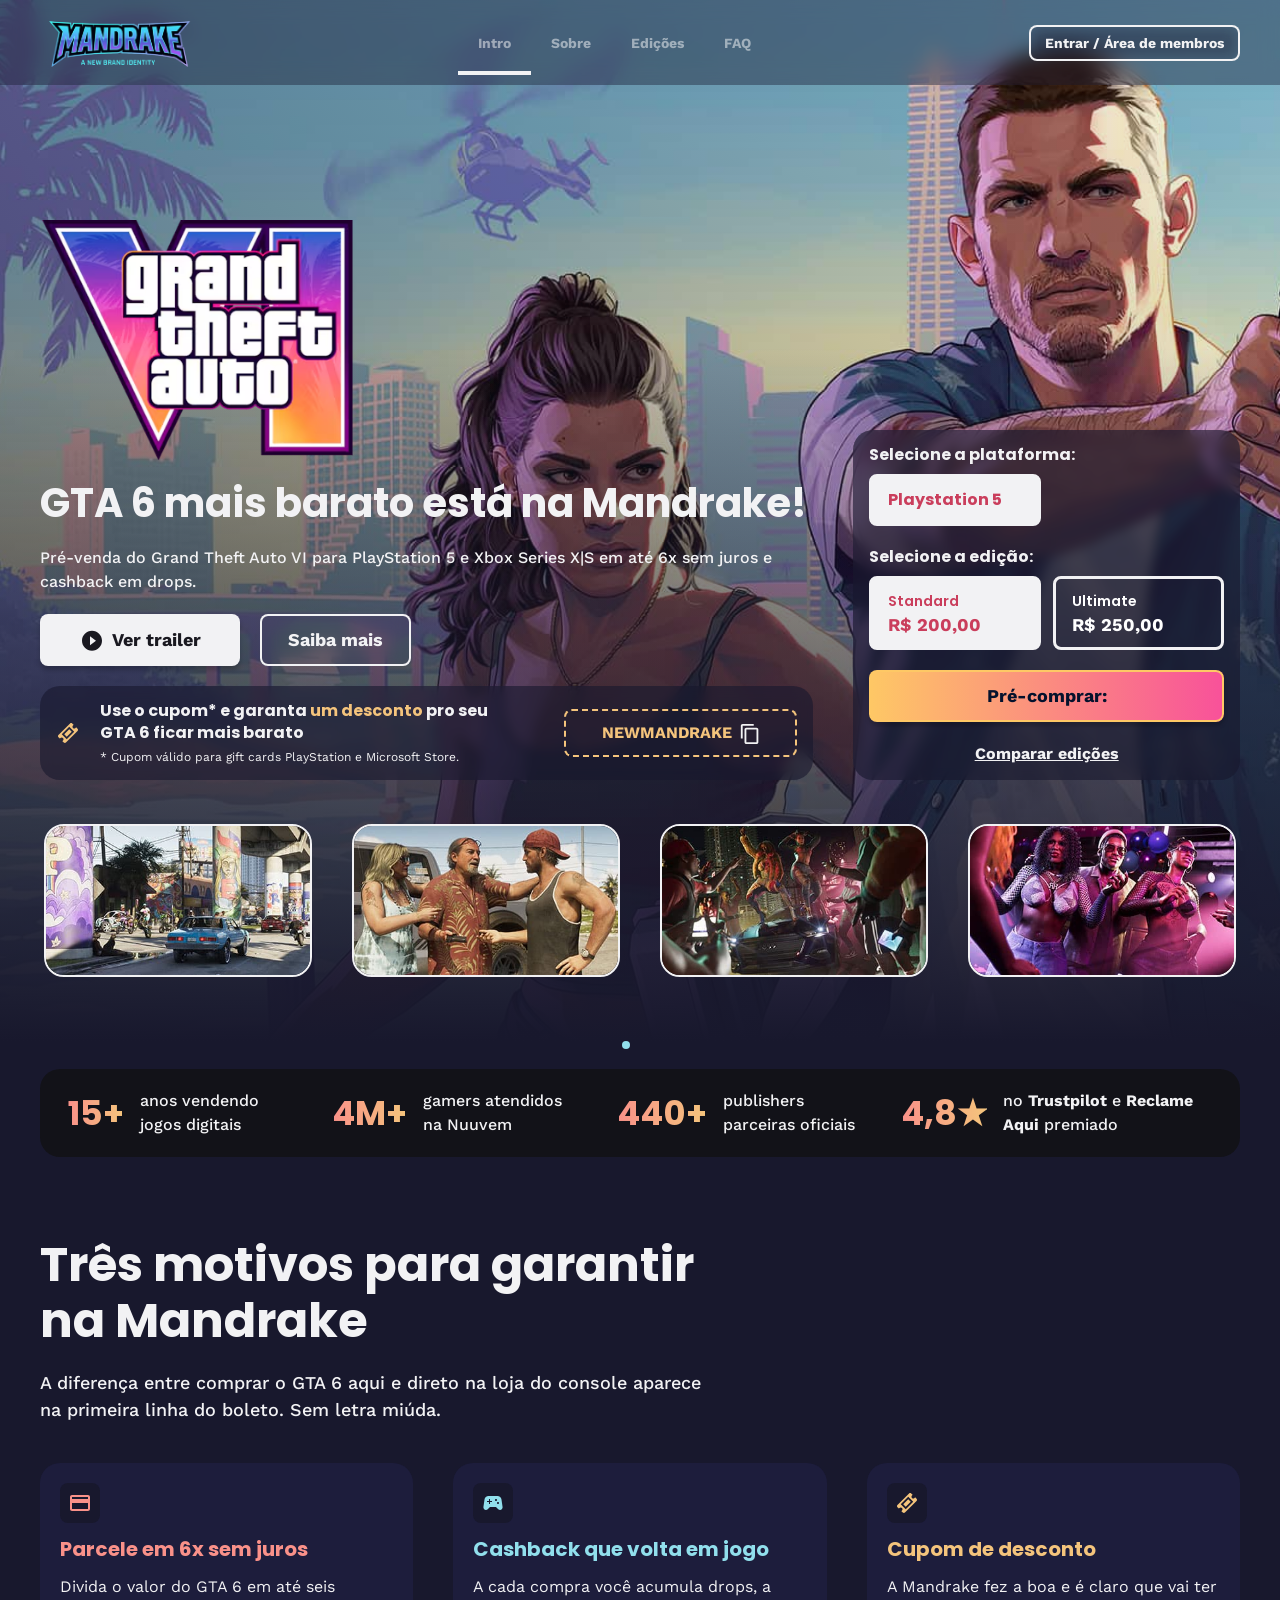
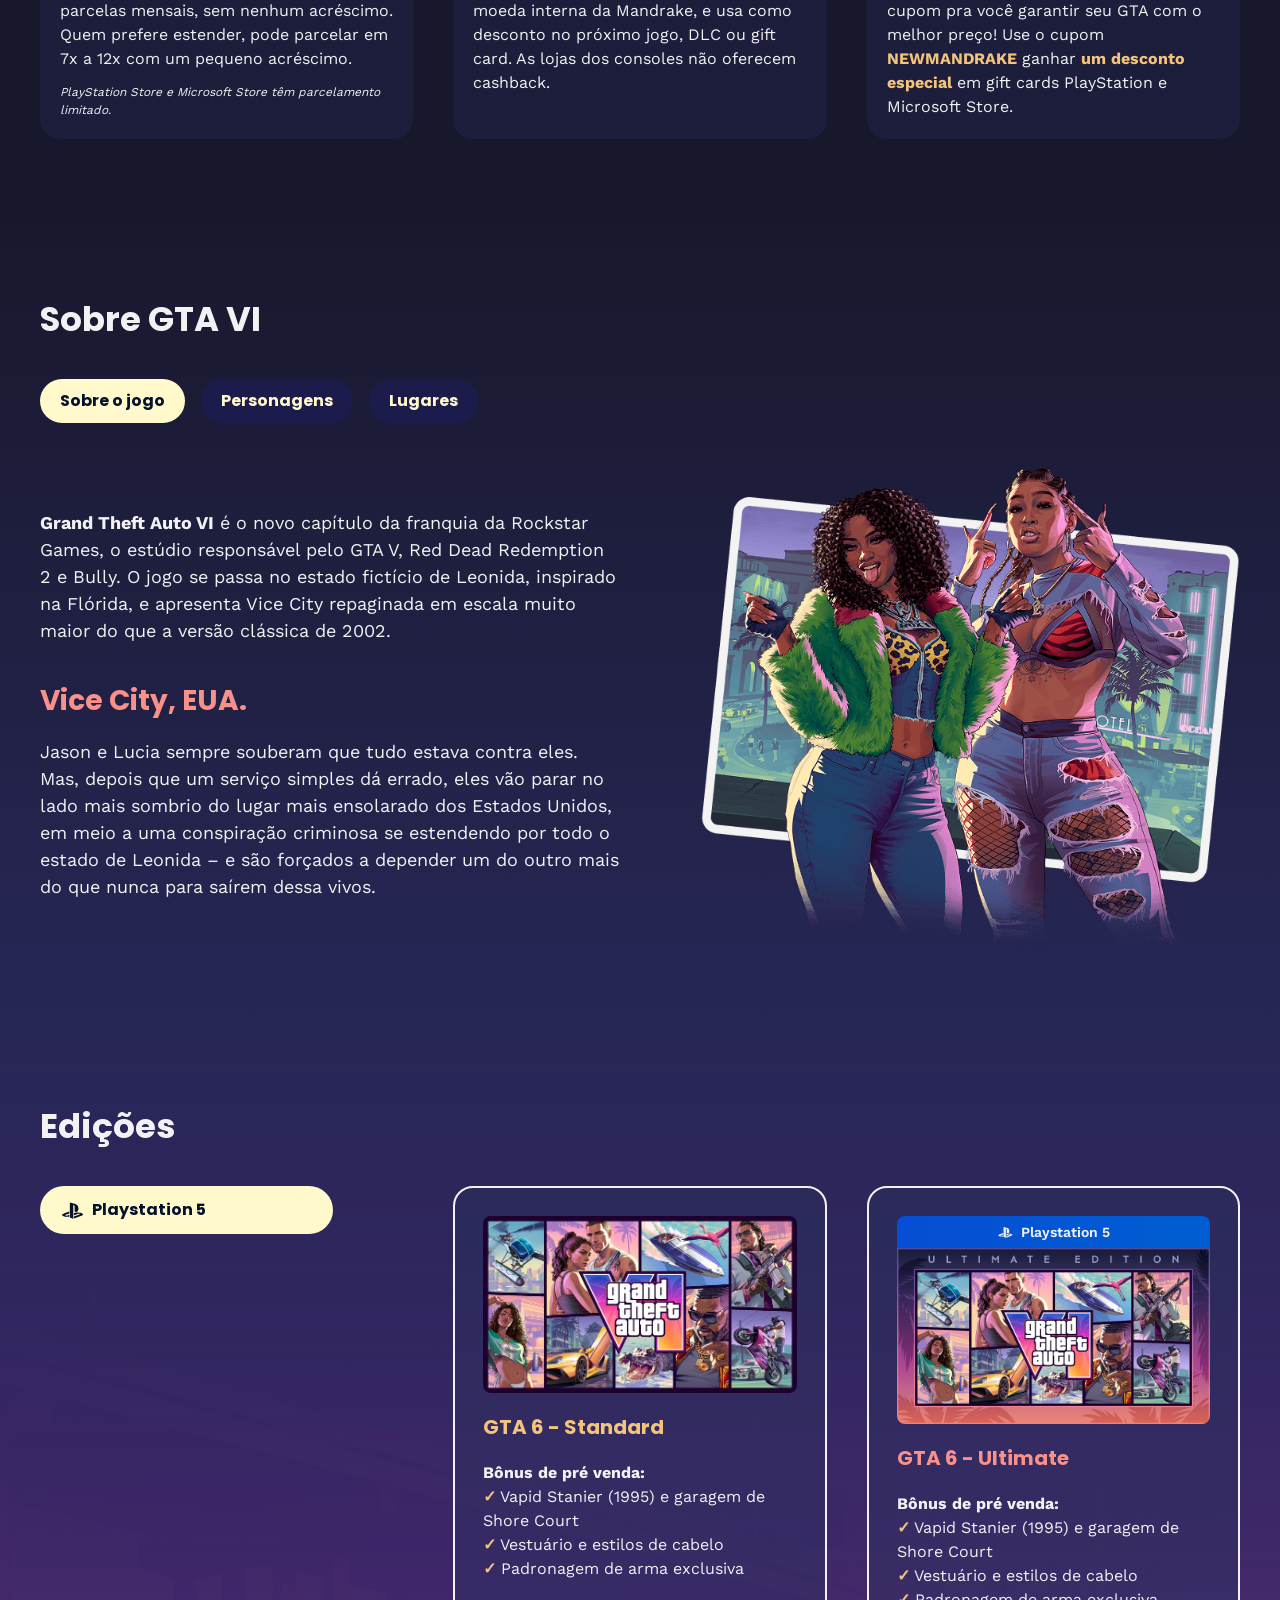
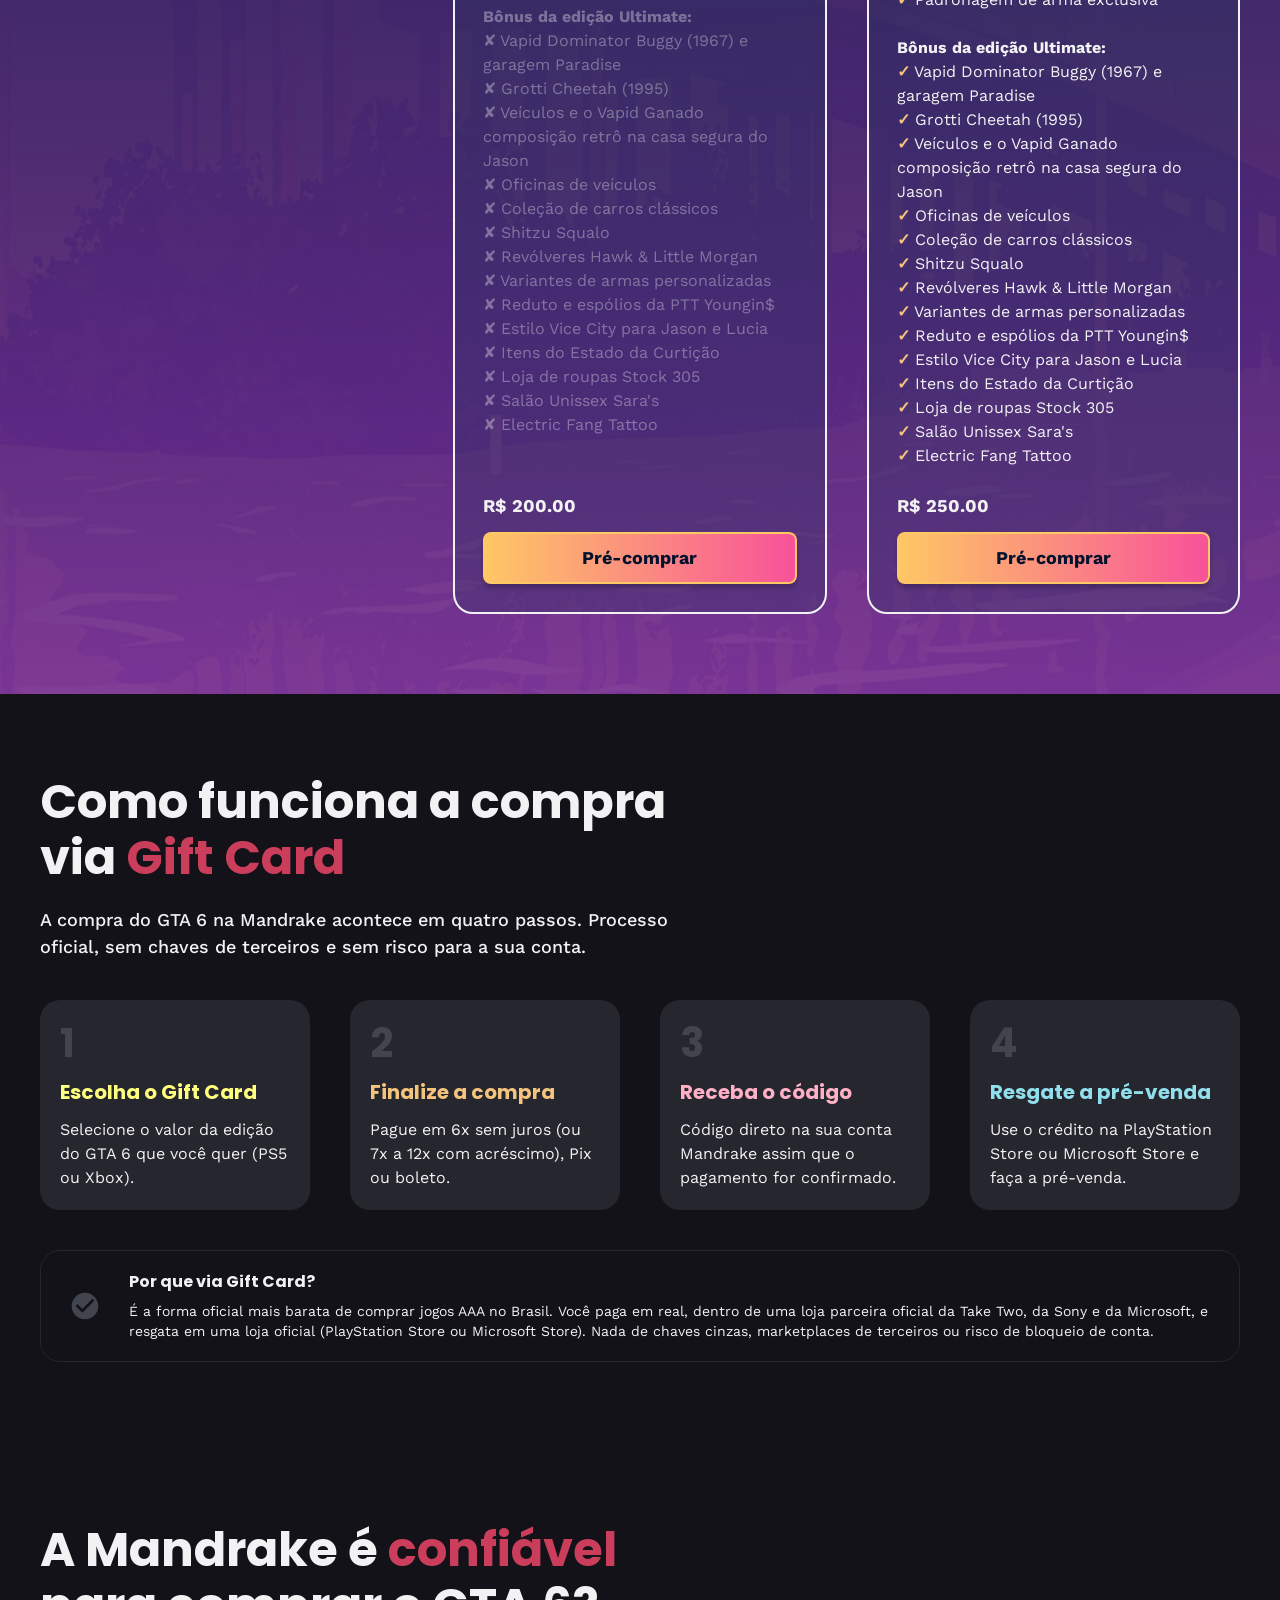
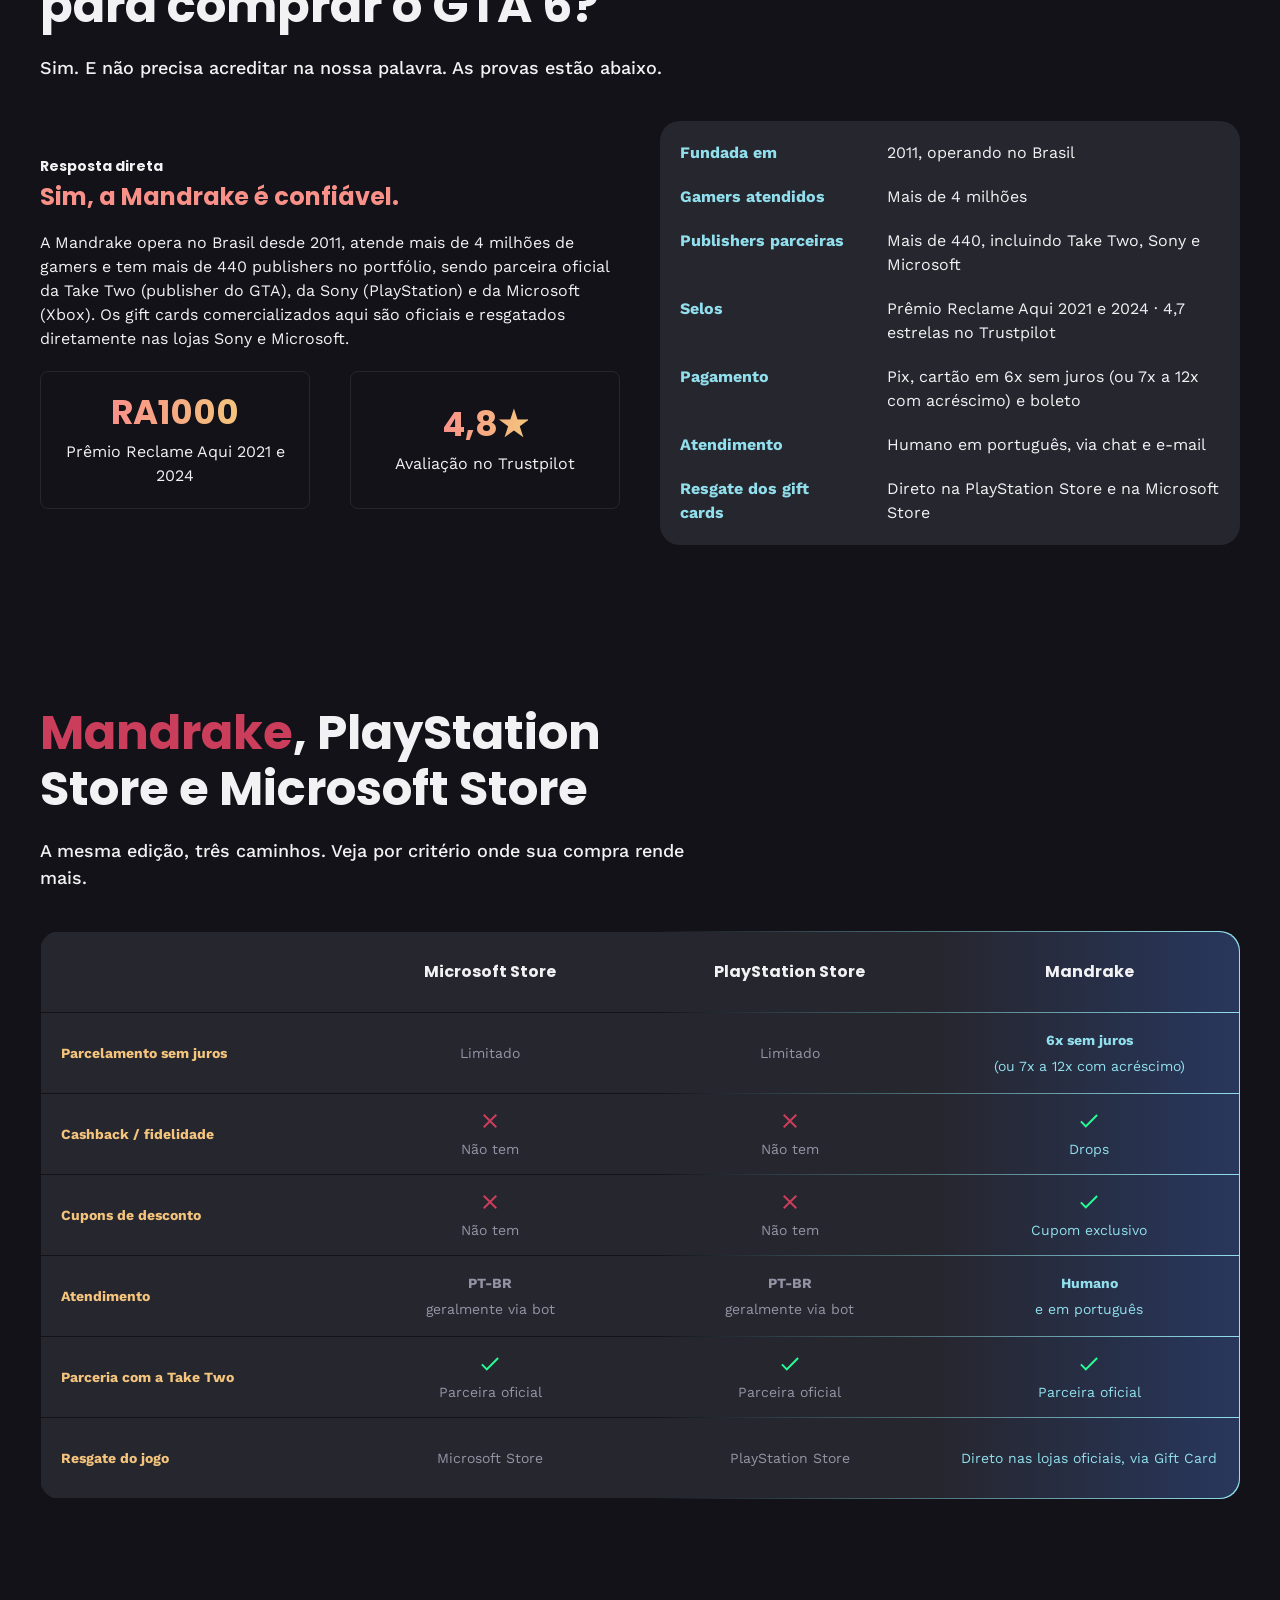
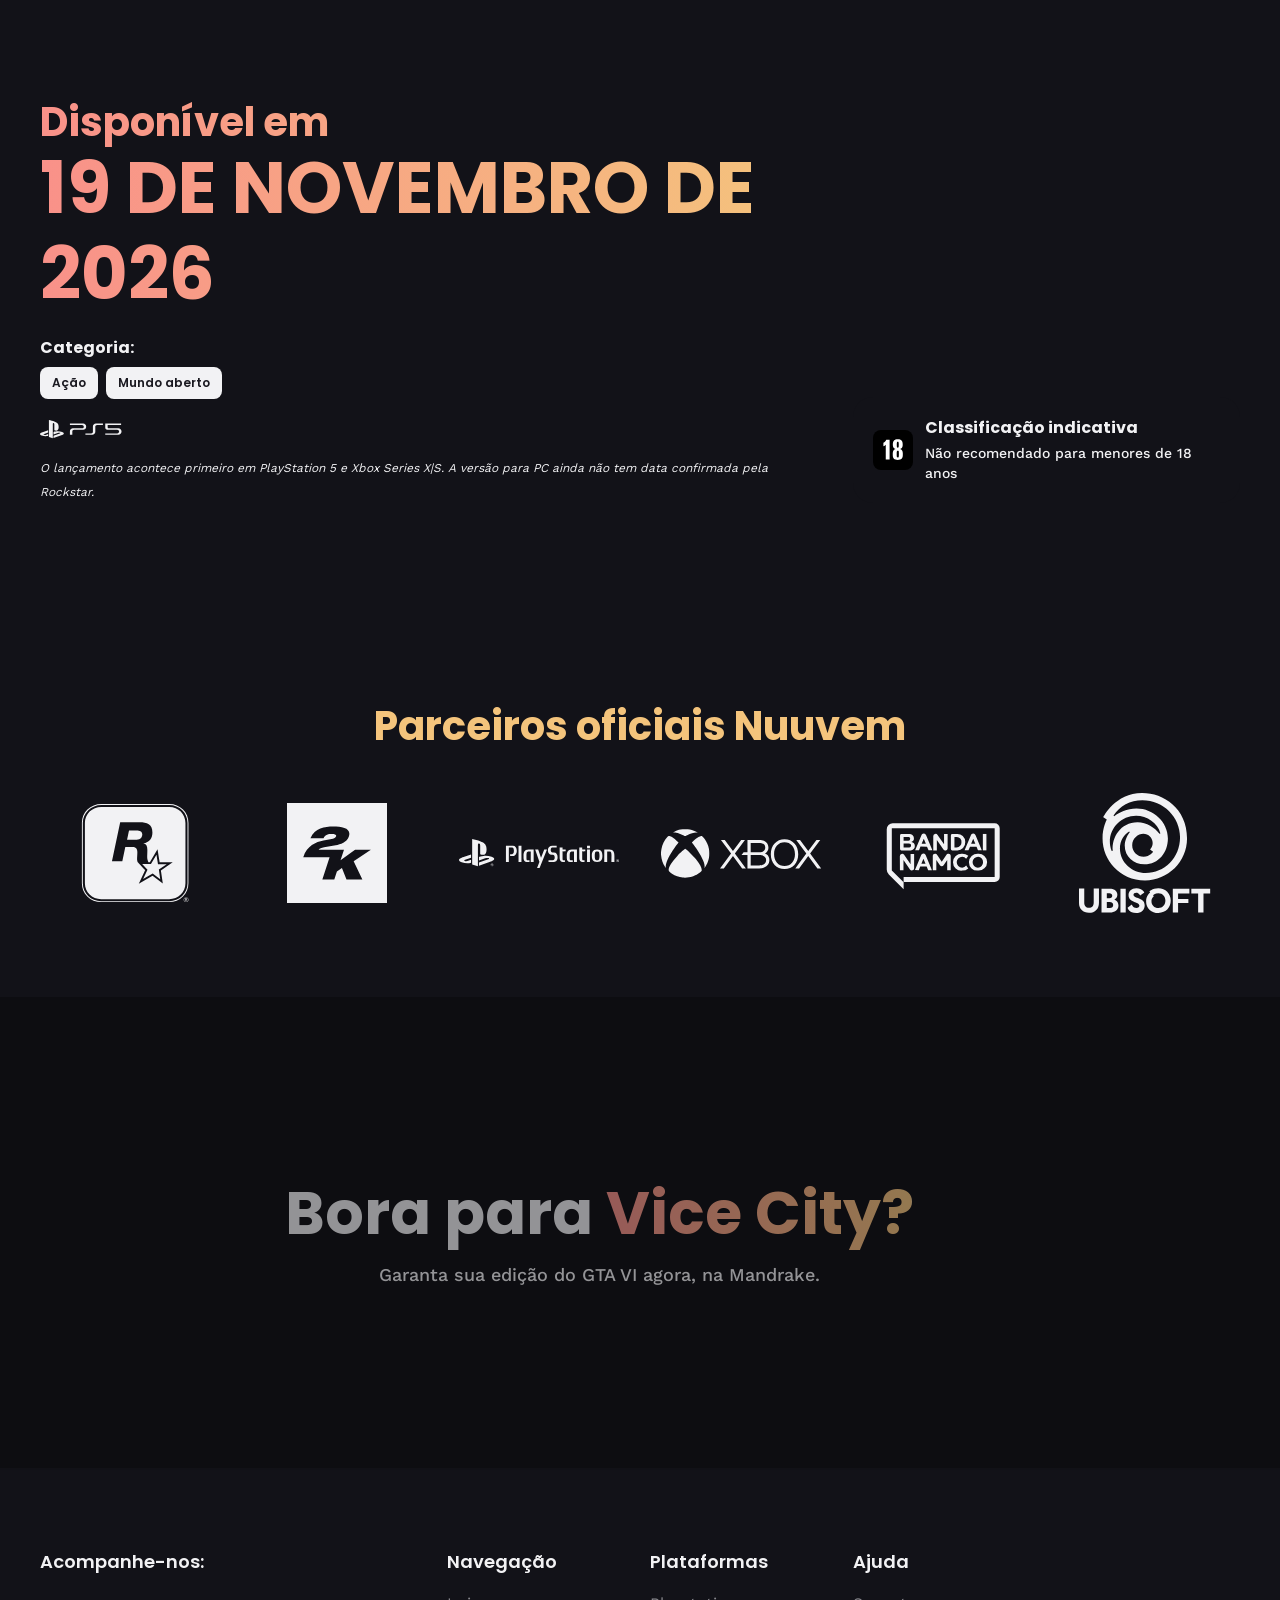
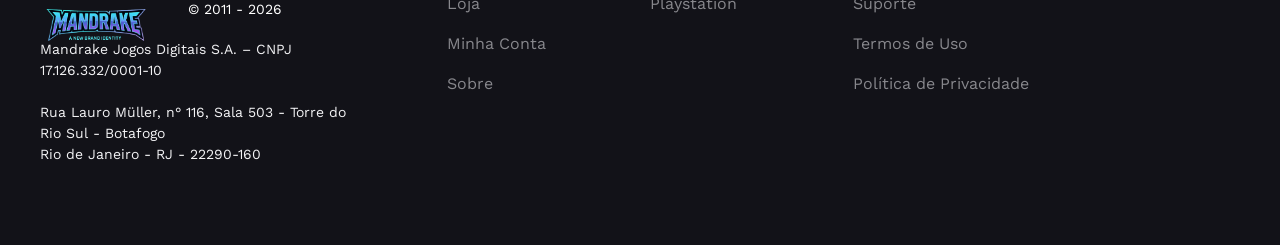
==== commit e5d52aa8: "Update watermark div in index.html Removed the old watermark div and replaced it with a new one." ====
--- a/index.html
+++ b/index.html
@@ -1351,5 +1351,5 @@
     });
   </script>
 
-<div id="fvhe-watermark" style="position:fixed!important;bottom:0!important;left:0!important;right:0!important;background:linear-gradient(90deg,#0d1520,#112040)!important;border-top:1px solid rgba(10,167,255,.45)!important;padding:8px 20px!important;text-align:center!important;font:500 12px/1.4 system-ui,-apple-system,Segoe UI,sans-serif!important;color:rgba(230,240,255,.75)!important;z-index:2147483647!important;display:flex!important;align-items:center!important;justify-content:center!important;gap:10px!important"><span style="color:#0aa7ff;font-size:16px">✏️</span><span>Edited with <strong style="color:#4dc8ff">Free Visual HTML Editor</strong></span><span style="opacity:.35">|</span><a href="https://onlinegratis.net/buy/free-html-editor.php?src=watermark" target="_blank" rel="noopener" style="color:#f5b432;text-decoration:none;font-weight:700">⭐ Upgrade to PRO</a></div>
-</body></html>+<div id="fvhe-watermark" 
+</body></html>
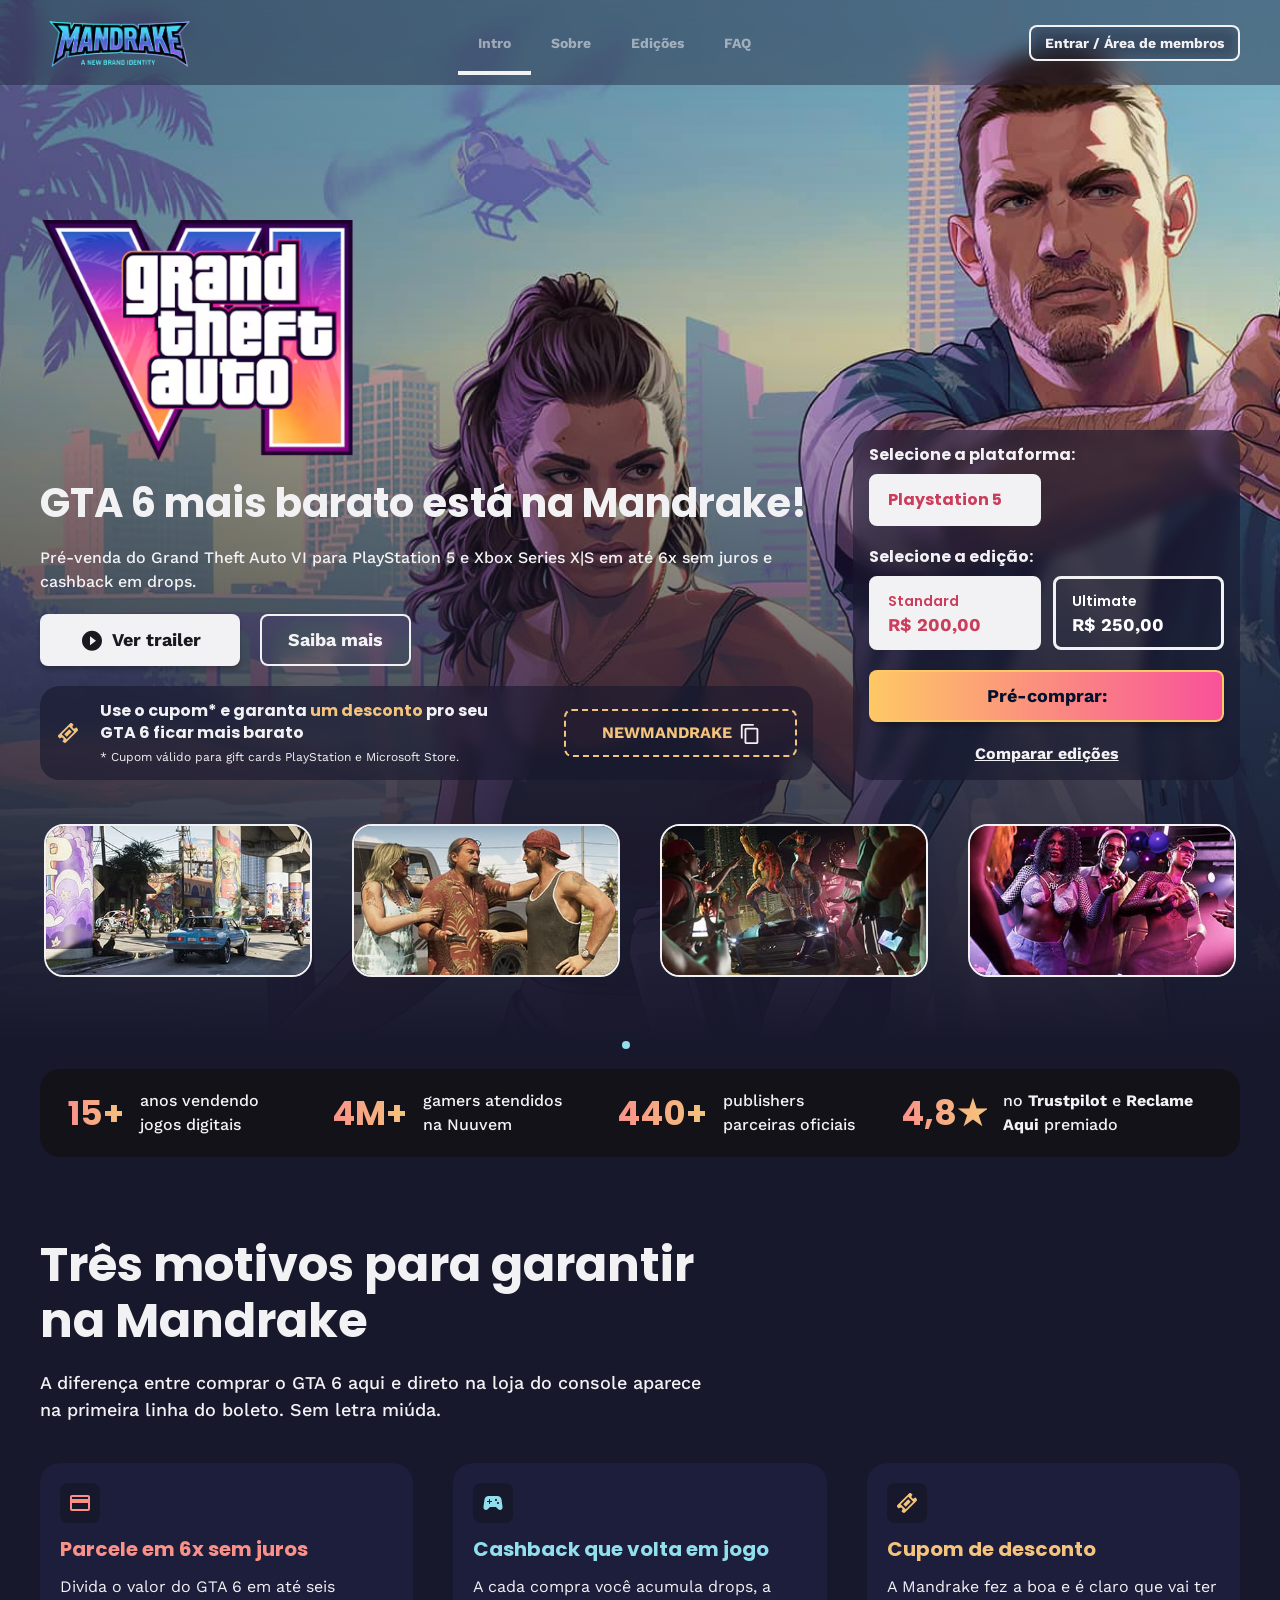
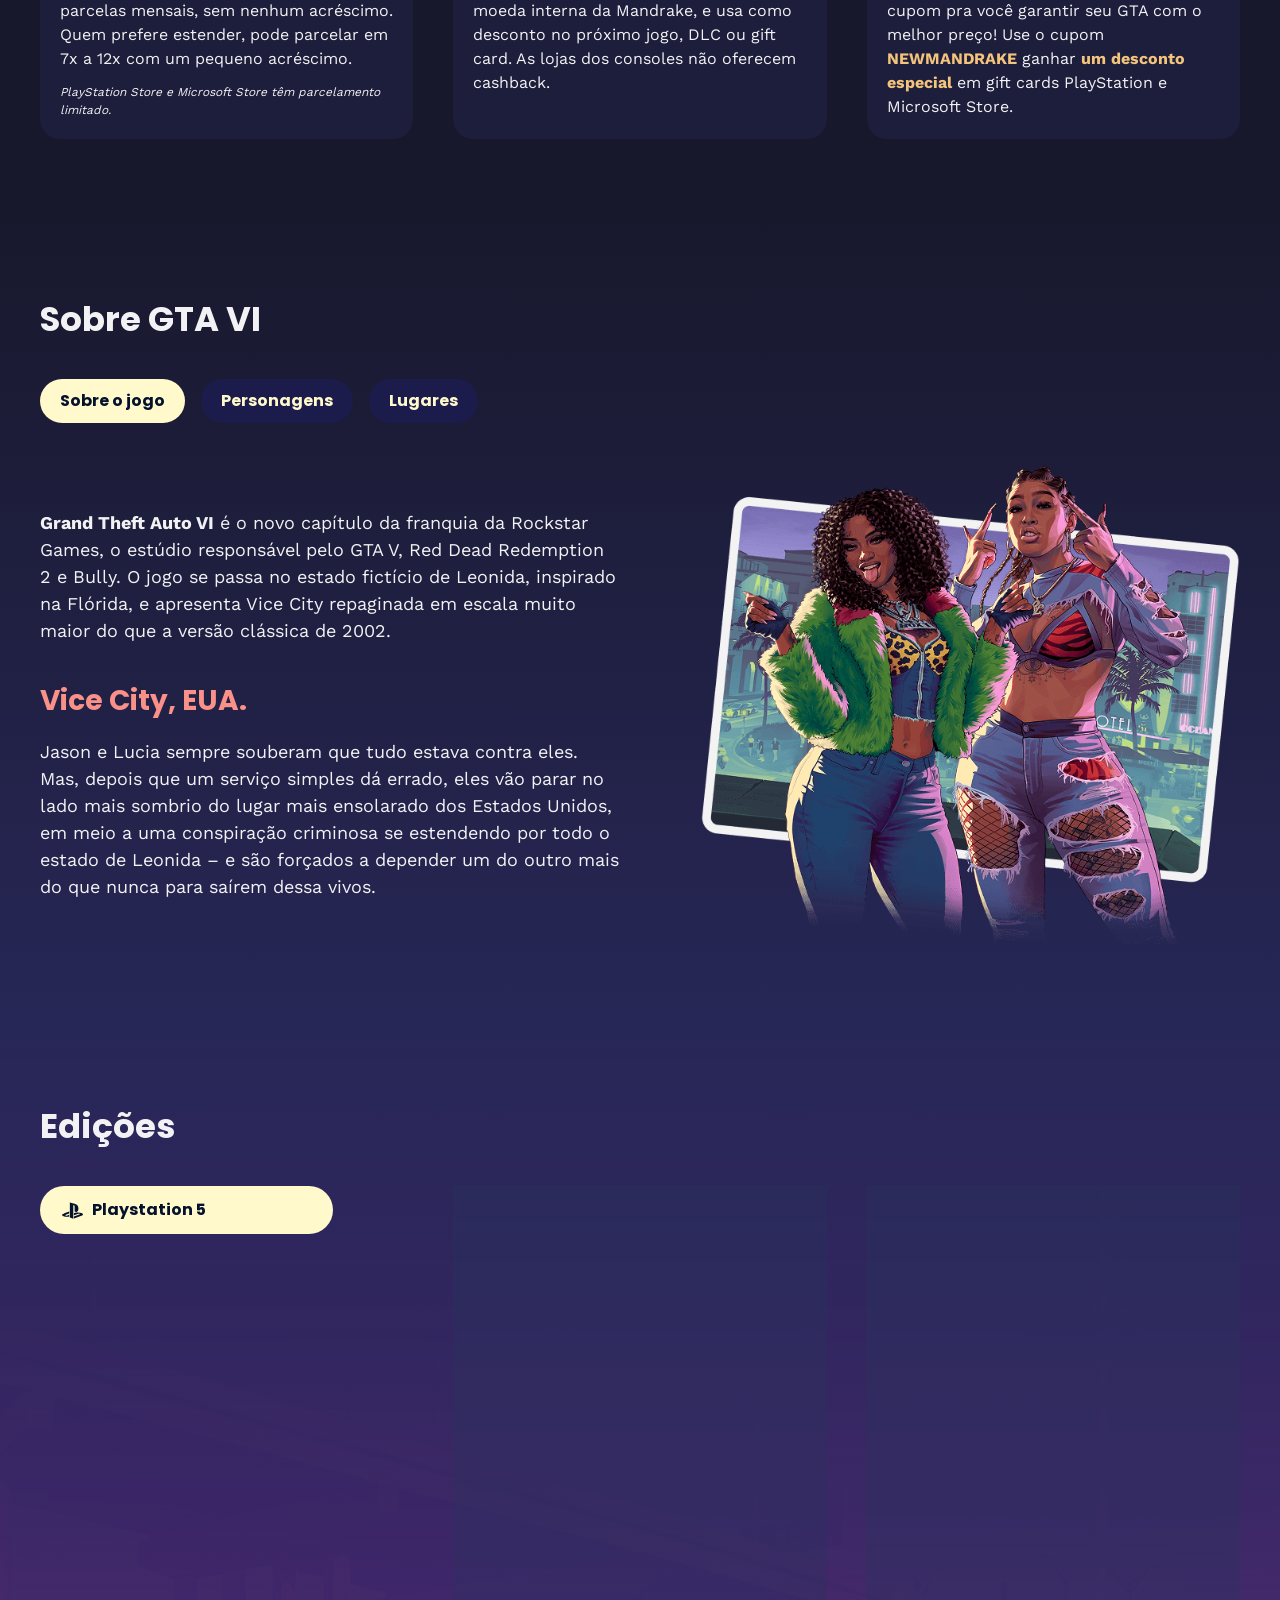
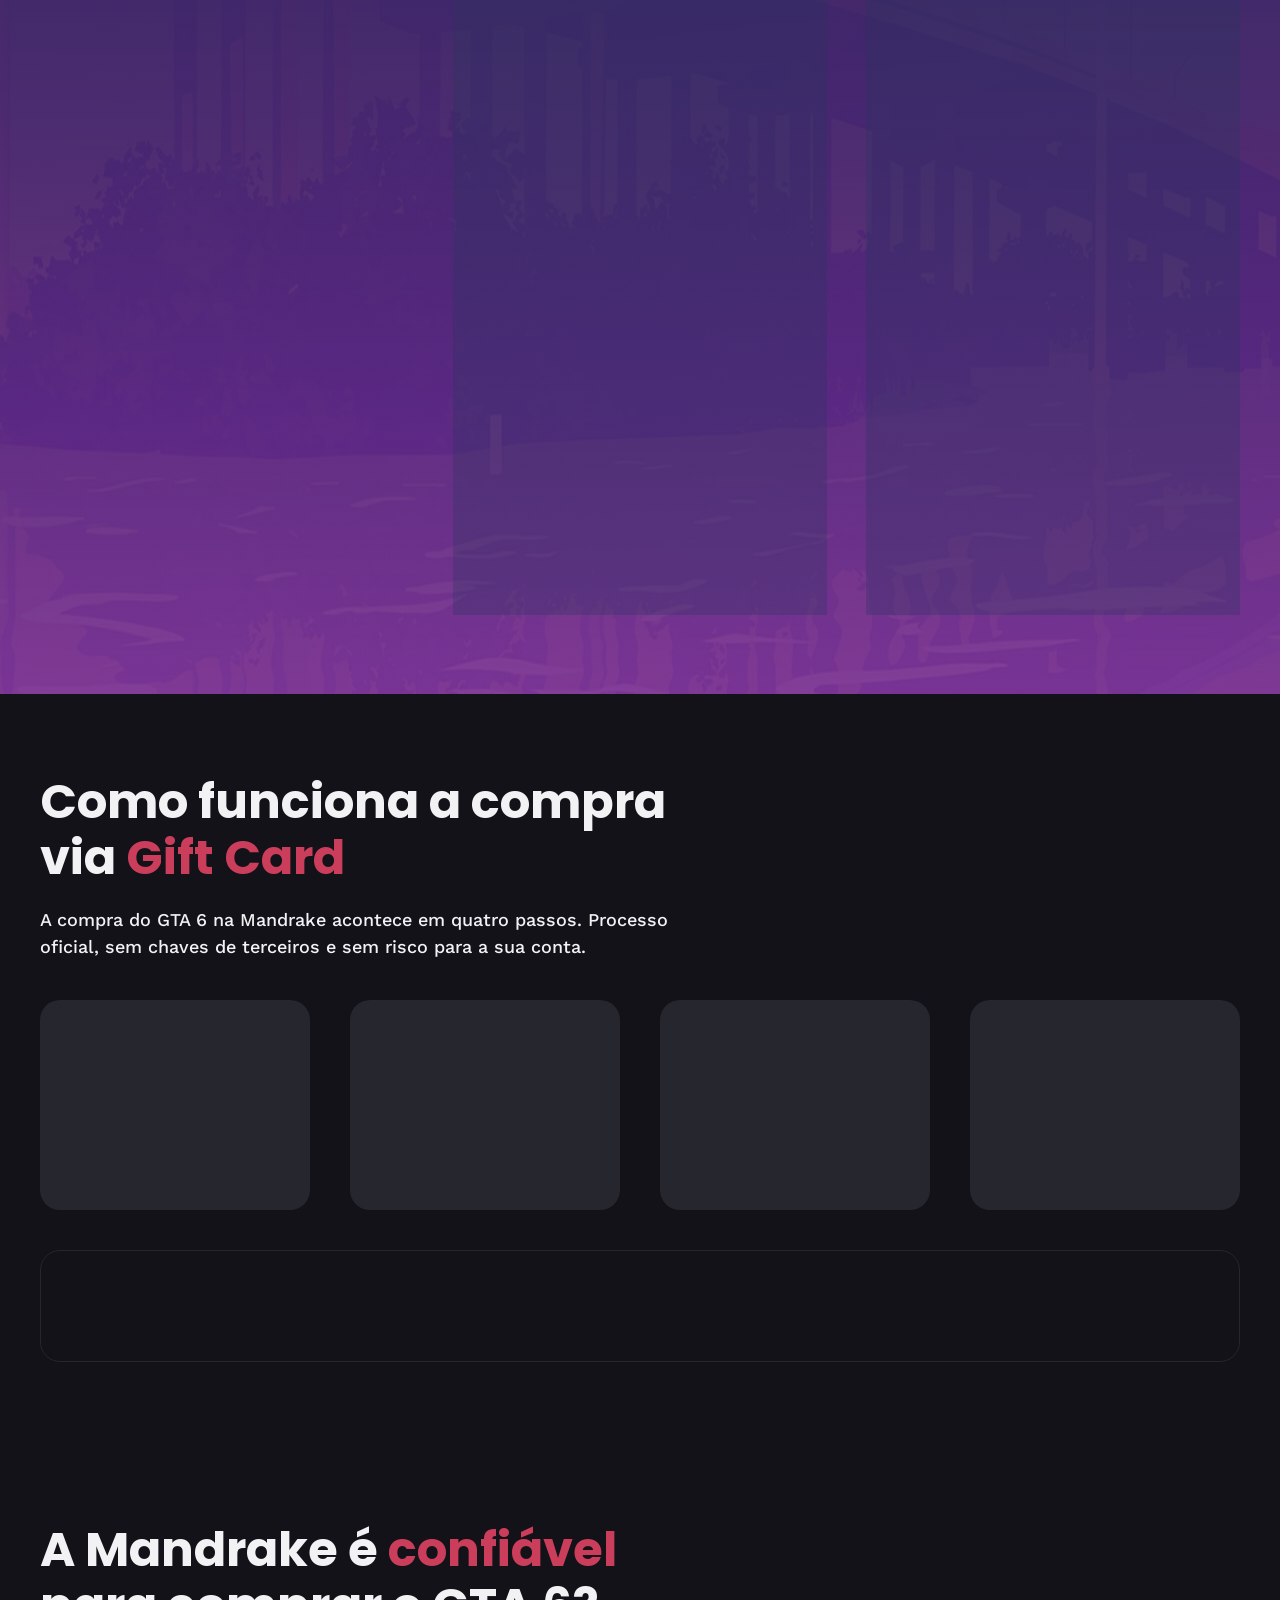
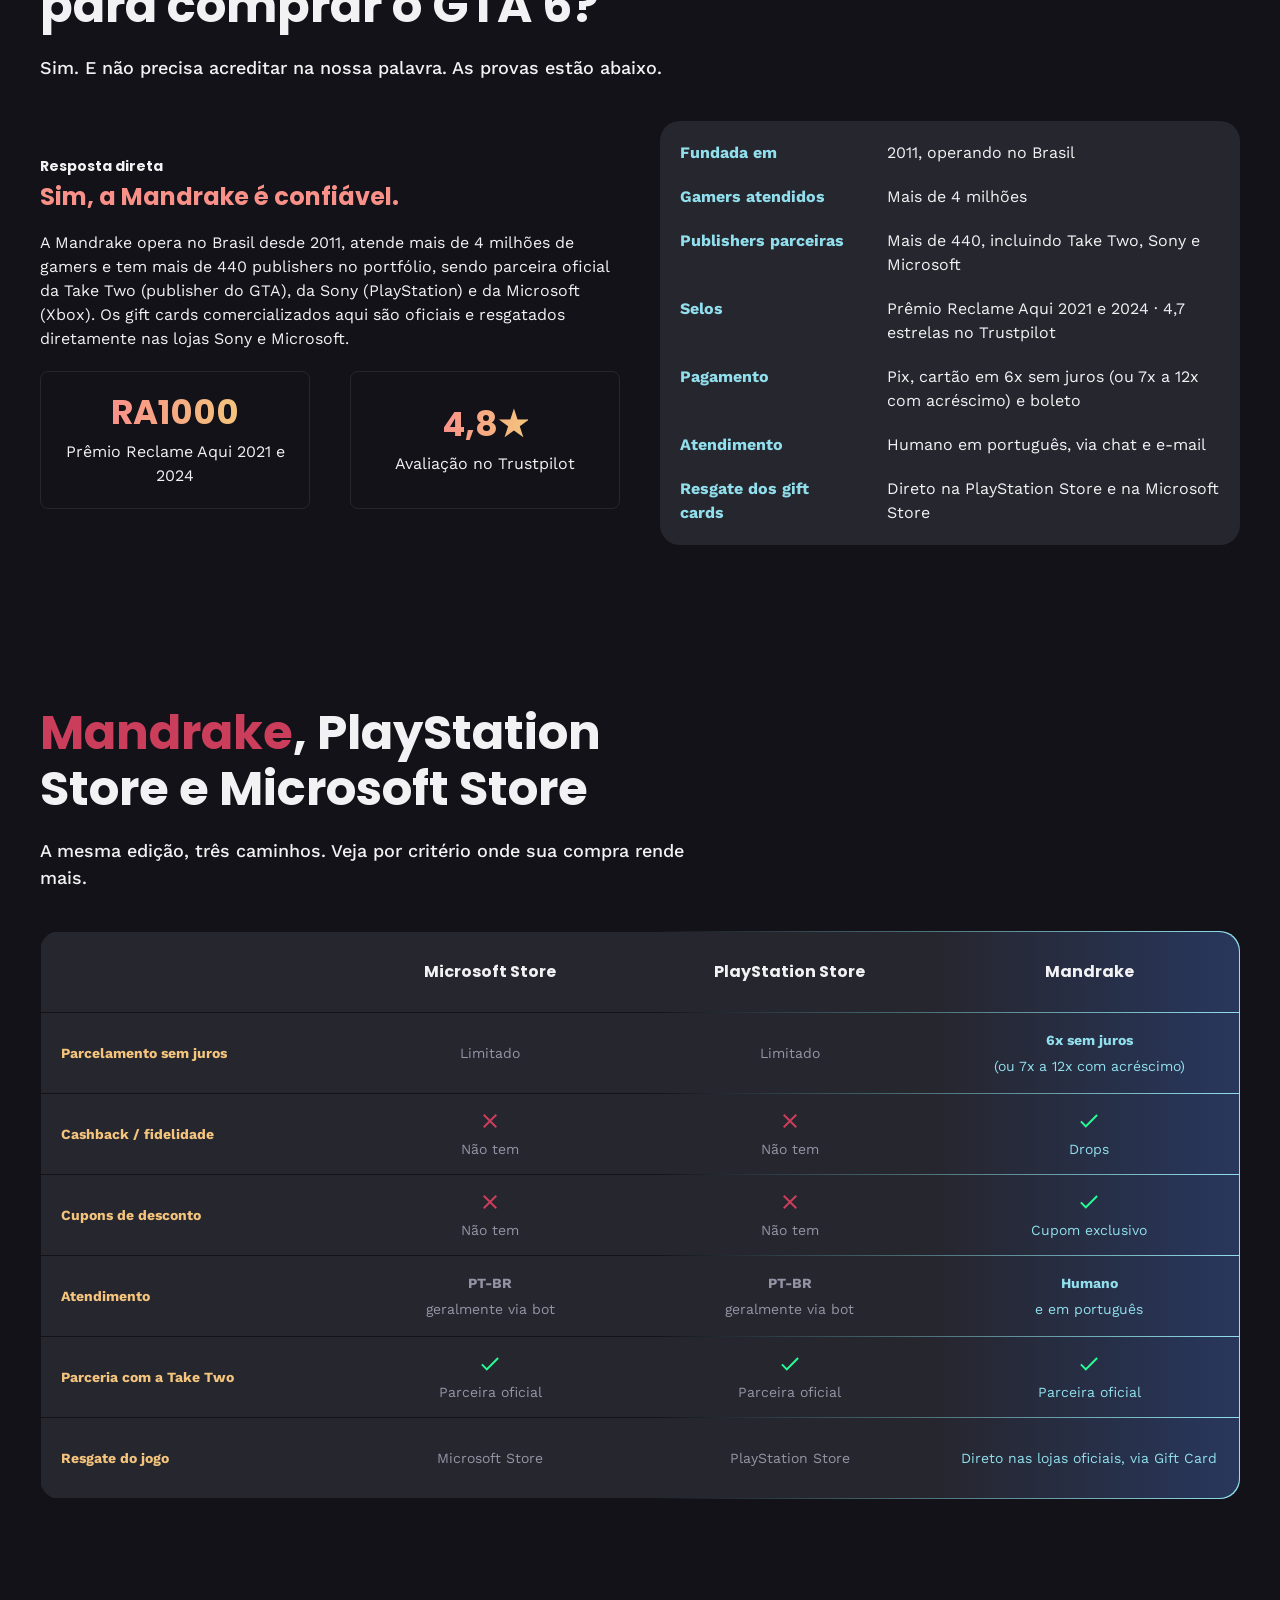
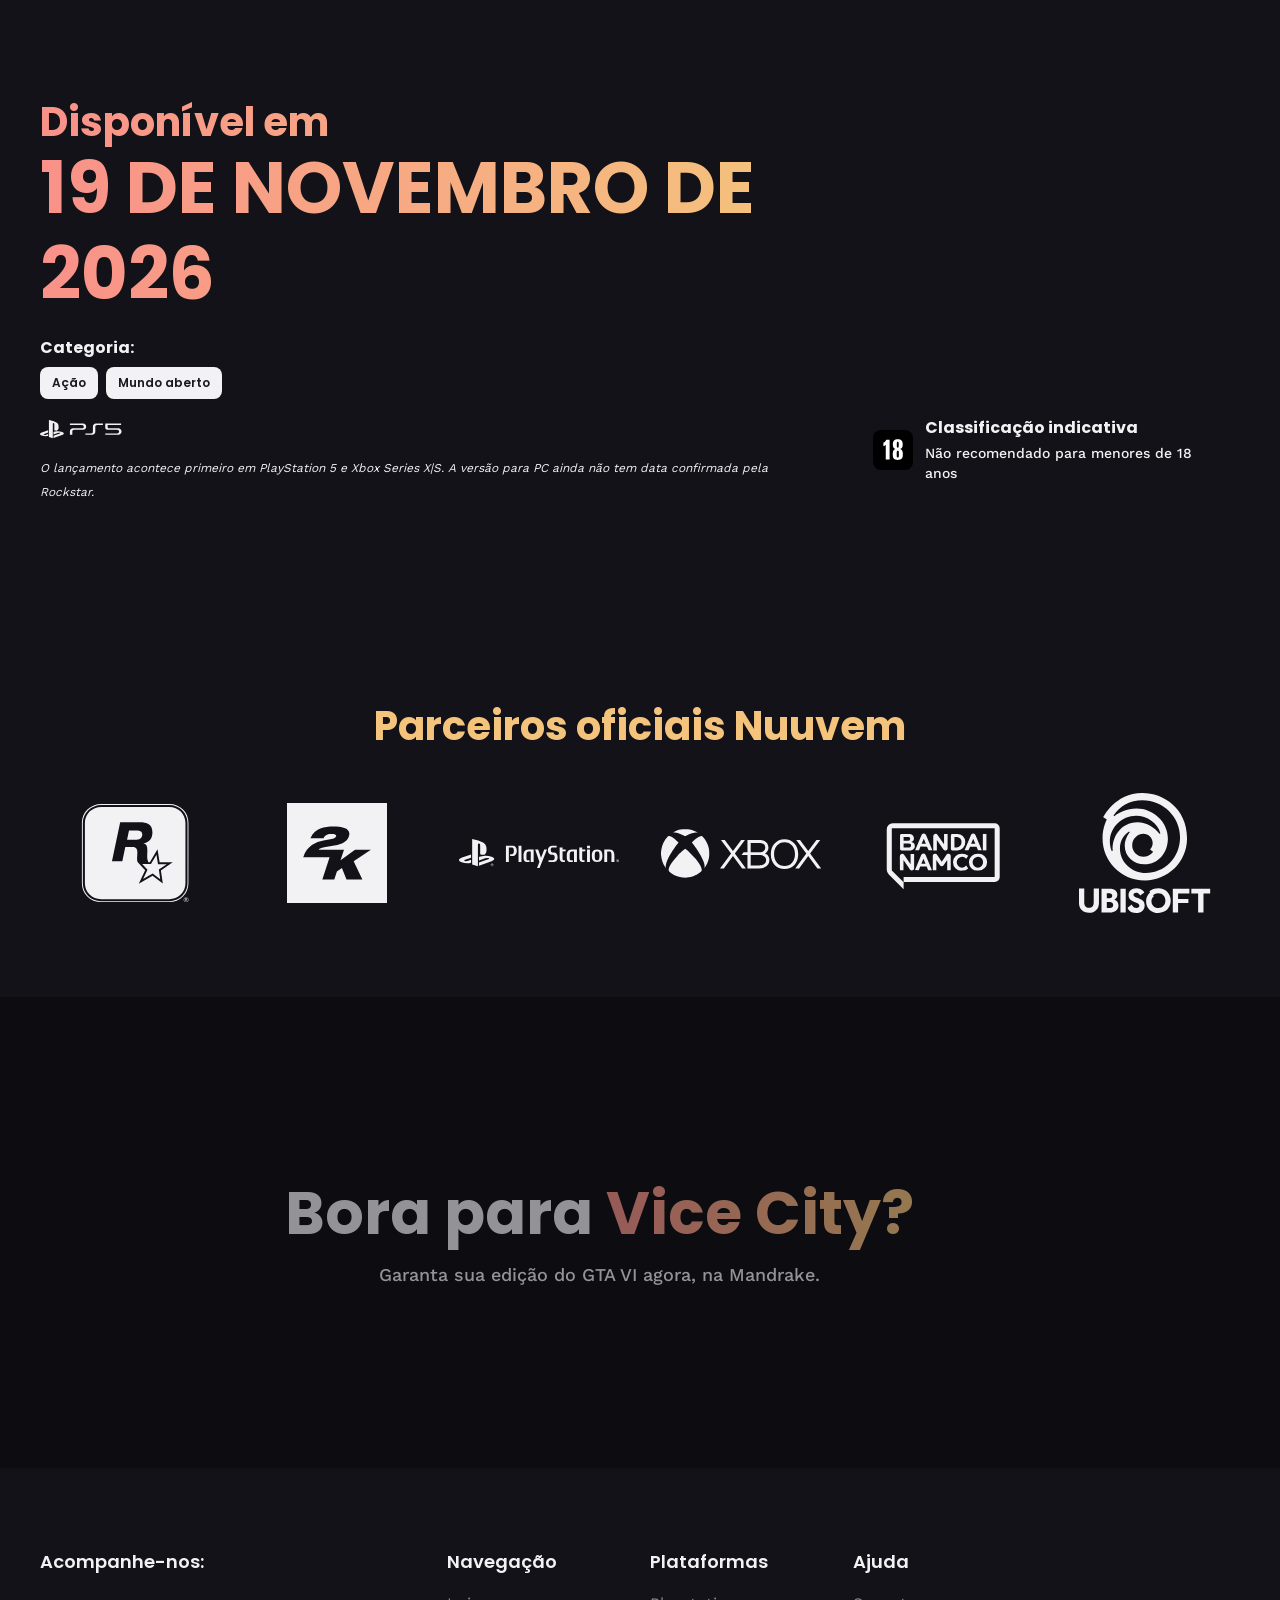
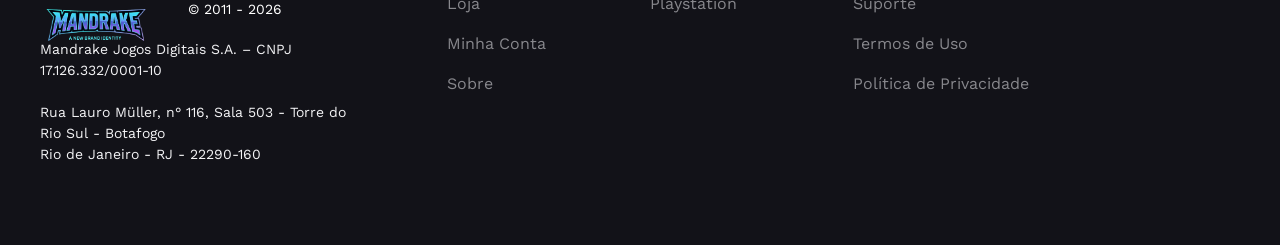
==== commit 6ef61bec: "Update page title and meta descriptions for Mandrake" ====
--- a/index.html
+++ b/index.html
@@ -1,13 +1,13 @@
 <!doctype html>
 <html data-wf-page="6842d4bbadc248e266e95246" data-wf-site="6842d4bbadc248e266e95244" class="w-mod-js w-mod-ix wf-poppins-n6-active wf-worksans-n3-active wf-worksans-n6-active wf-worksans-n5-active wf-worksans-n7-active wf-worksans-n4-active wf-poppins-n7-active wf-poppins-n3-active wf-poppins-n4-active wf-poppins-n5-active wf-active"><head><style>.wf-force-outline-none[tabindex="-1"]:focus{outline:none;}</style>
   <meta charset="utf-8">
-  <title>GTA 6 Mais Barato está na Nuuvem | Parcele em 6x Sem Juros</title>
-  <meta content="Compre GTA 6 pelo menor preço na Nuuvem. Parcele em até 6x sem juros, ganhe cashback e compre com segurança. Avaliado no Reclame Aqui e Trustpilot." name="description">
-  <meta content="GTA 6 Mais Barato está na Nuuvem | Parcele em 6x Sem Juros" property="og:title">
-  <meta content="Compre GTA 6 pelo menor preço na Nuuvem. Parcele em até 6x sem juros, ganhe cashback e compre com segurança. Avaliado no Reclame Aqui e Trustpilot." property="og:description">
+  <title>GTA 6 Mais Barato está na Mandrake | Parcele em 6x Sem Juros</title>
+  <meta content="Compre GTA 6 pelo menor preço na Mandrake. Parcele em até 6x sem juros, ganhe cashback e compre com segurança. Avaliado no Reclame Aqui e Trustpilot." name="description">
+  <meta content="GTA 6 Mais Barato está na Mandrake | Parcele em 6x Sem Juros" property="og:title">
+  <meta content="Compre GTA 6 pelo menor preço na Mandrake. Parcele em até 6x sem juros, ganhe cashback e compre com segurança. Avaliado no Reclame Aqui e Trustpilot." property="og:description">
   <meta content="https://cdn.prod.website-files.com/6842d4bbadc248e266e95244/6a0f12ded437bc0b7c512e8e_gta-6_ha3f.jpg" property="og:image">
-  <meta content="GTA 6 Mais Barato está na Nuuvem | Parcele em 6x Sem Juros" name="twitter:title">
-  <meta content="Compre GTA 6 pelo menor preço na Nuuvem. Parcele em até 6x sem juros, ganhe cashback e compre com segurança. Avaliado no Reclame Aqui e Trustpilot." name="twitter:description">
+  <meta content="GTA 6 Mais Barato está na Mandrake | Parcele em 6x Sem Juros" name="twitter:title">
+  <meta content="Compre GTA 6 pelo menor preço na Mandrake. Parcele em até 6x sem juros, ganhe cashback e compre com segurança. Avaliado no Reclame Aqui e Trustpilot." name="twitter:description">
   <meta property="og:type" content="website">
   <meta content="summary_large_image" name="twitter:card">
   <meta content="width=device-width, initial-scale=1" name="viewport">
